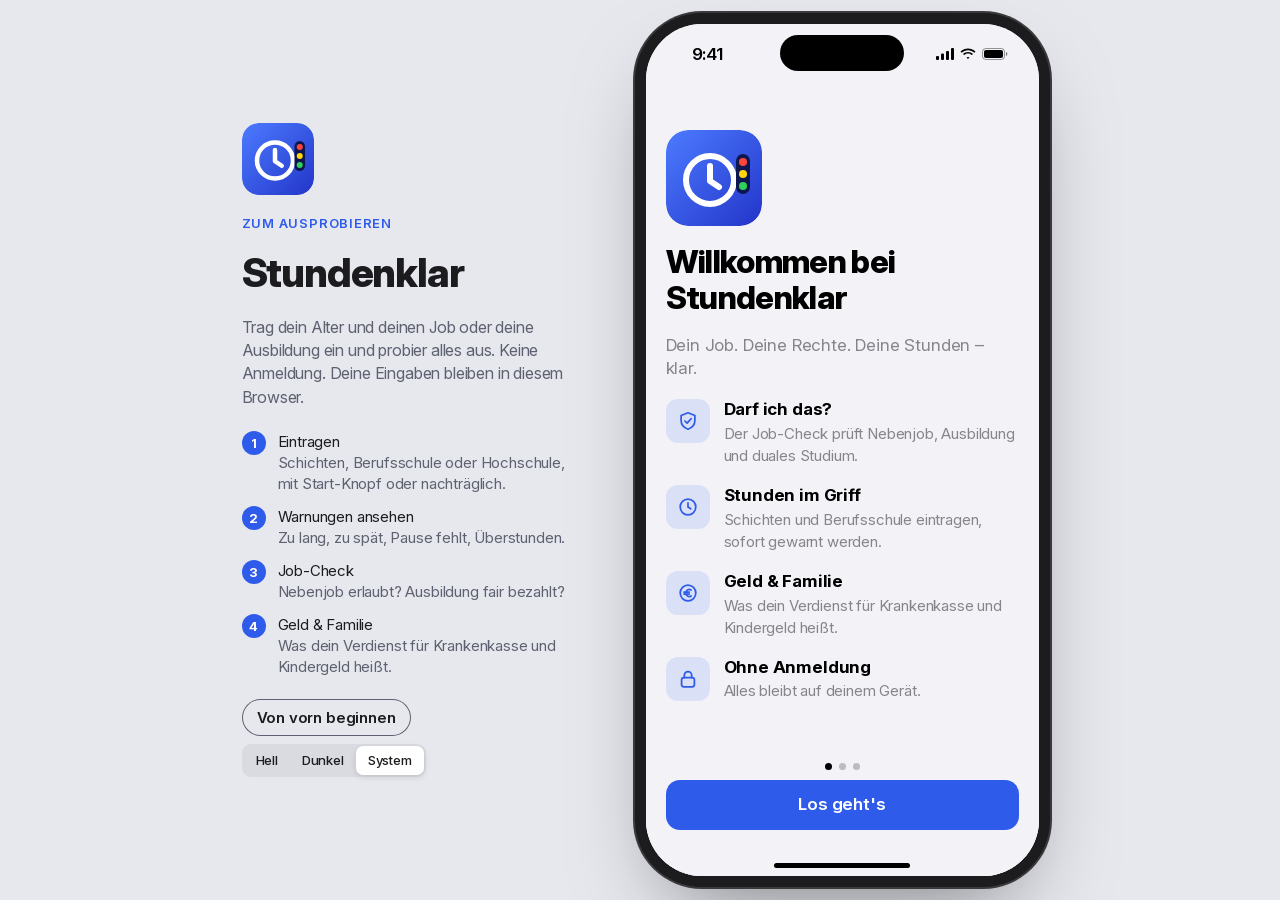
==== index.html @ 0ec6d13a "Add files via upload" ====
<!doctype html>
<html lang="de">
<head>
<meta charset="utf-8">
<meta name="viewport" content="width=device-width, initial-scale=1, viewport-fit=cover">
<meta http-equiv="Content-Security-Policy" content="default-src 'self'; script-src 'self' 'unsafe-inline'; style-src 'self' 'unsafe-inline'; img-src 'self' data:; font-src 'self'; connect-src 'self' https://*.workers.dev; manifest-src 'self'; base-uri 'none'; form-action 'none'; object-src 'none'">
<meta name="referrer" content="no-referrer">
<meta name="description" content="Stundenklar prüft Nebenjobs, Ausbildung und duales Studium nach deutschem Recht – mit Ampel, Stundenzettel und passenden Jobs.">
<meta name="theme-color" content="#F2F2F7" media="(prefers-color-scheme: light)">
<meta name="theme-color" content="#000000" media="(prefers-color-scheme: dark)">
<meta name="apple-mobile-web-app-capable" content="yes">
<meta name="mobile-web-app-capable" content="yes">
<meta name="apple-mobile-web-app-title" content="Stundenklar">
<meta name="apple-mobile-web-app-status-bar-style" content="default">
<link rel="manifest" href="manifest.webmanifest">
<link rel="icon" href="icons/icon.svg" type="image/svg+xml">
<link rel="apple-touch-icon" href="icons/apple-touch-icon.png">
<link rel="stylesheet" href="fonts/inter.css">
<title>Stundenklar</title>
<style>
/* Layout: eine iPhone-App. Auf dem Handy randlos, am Rechner im Gerätrahmen mit Erklärspalte daneben. iOS-Systemfarben, Stundenklar-Blau als Akzent. */
:root{
  --tint:#2F5BEA; --tint-soft:rgba(47,91,234,.12);
  --bg:#F2F2F7; --cell:#FFFFFF; --press:#E5E5EA;
  --sheet-bg:#F2F2F7; --sheet-cell:#FFFFFF;
  --fill:rgba(120,120,128,.12); --fill2:rgba(120,120,128,.16); --seg-on:#FFFFFF;
  --label:#000000; --label2:rgba(60,60,67,.6); --label3:rgba(60,60,67,.3);
  --sep:rgba(60,60,67,.29); --bar:rgba(249,249,249,.86); --tabgray:#8E8E93;
  --green:#34C759; --orange:#FF9500; --red:#FF3B30; --yellow:#FFCC00; --blue:#007AFF;
  --indigo:#5856D6; --teal:#30B0C7; --pink:#FF2D55; --purple:#AF52DE; --gray:#8E8E93; --brown:#A2845E;
  --green-t:#248A3D; --orange-t:#C93400; --red-t:#D70015;
  --alert-bg:rgba(242,242,242,.88);
  --stage:#E6E8EE; --stage-ink:#1C1C1E; --stage-muted:#5E6270;
  --frame:#1C1C1E; --frame-edge:#3A3A3C;
  --housing:#1C1C1E; --lamp-off:#3A3A3C;
  --font:-apple-system,BlinkMacSystemFont,"SF Pro Text","Inter","Segoe UI",Roboto,Helvetica,Arial,sans-serif;
  --font-round:ui-rounded,"SF Pro Rounded",-apple-system,BlinkMacSystemFont,"Inter","Segoe UI",sans-serif;
  --mono:ui-monospace,"SF Mono",Menlo,Consolas,monospace;
}
@media (prefers-color-scheme: dark){
  :root:not([data-theme="light"]){
    --tint:#5B84FF; --tint-soft:rgba(91,132,255,.18);
    --bg:#000000; --cell:#1C1C1E; --press:#2C2C2E;
    --sheet-bg:#1C1C1E; --sheet-cell:#2C2C2E;
    --fill:rgba(118,118,128,.24); --fill2:rgba(118,118,128,.3); --seg-on:#636366;
    --label:#FFFFFF; --label2:rgba(235,235,245,.6); --label3:rgba(235,235,245,.3);
    --sep:rgba(84,84,88,.6); --bar:rgba(22,22,24,.84); --tabgray:#8E8E93;
    --green:#30D158; --orange:#FF9F0A; --red:#FF453A; --yellow:#FFD60A; --blue:#0A84FF;
    --indigo:#5E5CE6; --teal:#40C8E0; --pink:#FF375F; --purple:#BF5AF2; --gray:#8E8E93; --brown:#AC8E68;
    --green-t:#30D158; --orange-t:#FF9F0A; --red-t:#FF453A;
    --alert-bg:rgba(44,44,46,.9);
    --stage:#0B0C0F; --stage-ink:#F2F2F7; --stage-muted:#9A9DA8;
    --frame:#000000; --frame-edge:#2C2C2E; --housing:#000000; --lamp-off:#2C2C2E;
    color-scheme:dark;
  }
}
:root[data-theme="dark"]{
  --tint:#5B84FF; --tint-soft:rgba(91,132,255,.18);
  --bg:#000000; --cell:#1C1C1E; --press:#2C2C2E;
  --sheet-bg:#1C1C1E; --sheet-cell:#2C2C2E;
  --fill:rgba(118,118,128,.24); --fill2:rgba(118,118,128,.3); --seg-on:#636366;
  --label:#FFFFFF; --label2:rgba(235,235,245,.6); --label3:rgba(235,235,245,.3);
  --sep:rgba(84,84,88,.6); --bar:rgba(22,22,24,.84); --tabgray:#8E8E93;
  --green:#30D158; --orange:#FF9F0A; --red:#FF453A; --yellow:#FFD60A; --blue:#0A84FF;
  --indigo:#5E5CE6; --teal:#40C8E0; --pink:#FF375F; --purple:#BF5AF2; --gray:#8E8E93; --brown:#AC8E68;
  --green-t:#30D158; --orange-t:#FF9F0A; --red-t:#FF453A;
  --alert-bg:rgba(44,44,46,.9);
  --stage:#0B0C0F; --stage-ink:#F2F2F7; --stage-muted:#9A9DA8;
  --frame:#000000; --frame-edge:#2C2C2E; --housing:#000000; --lamp-off:#2C2C2E;
  color-scheme:dark;
}
*{box-sizing:border-box}
html{height:100%;box-sizing:border-box}
body{height:100%;margin:0;overflow:hidden;background:var(--stage);color:var(--label);font-family:var(--font);font-size:17px;line-height:1.29;letter-spacing:-.01em;-webkit-font-smoothing:antialiased;-webkit-tap-highlight-color:transparent}
button{font:inherit;color:inherit;letter-spacing:inherit}
input,textarea,select{font:inherit;letter-spacing:inherit}
:focus-visible{outline:2px solid var(--tint);outline-offset:2px}
svg.i{width:22px;height:22px;fill:none;stroke:currentColor;stroke-width:1.9;stroke-linecap:round;stroke-linejoin:round;flex:none}

/* Bühne und Gerät */
.stage{height:100%;display:flex;align-items:center;justify-content:center;gap:64px}
.device{position:relative;width:100%;height:100%;background:var(--bg);overflow:hidden;isolation:isolate;--top:0px;--bottom:0px;--tabh:50px}
.statusbar,.island,.homebar{display:none}
.aside{display:none}
@media (min-width:600px) and (min-height:700px){
  .stage{padding-block:24px;padding-left:max(16px,env(safe-area-inset-left,0px));padding-right:max(16px,env(safe-area-inset-right,0px))}
  .device{width:393px;height:min(852px,100%);flex:none;border-radius:56px;box-shadow:0 0 0 11px var(--frame),0 0 0 13px var(--frame-edge),0 40px 90px -24px rgba(0,0,0,.5);--top:54px;--bottom:30px}
  .statusbar{display:flex;position:absolute;inset:0 0 auto;height:54px;z-index:55;align-items:center;justify-content:space-between;padding:6px 30px 0 46px;font:600 17px/1 var(--font);pointer-events:none}
  .statusbar .sb-r{display:flex;gap:6px;align-items:center}
  .statusbar svg{height:12px;width:auto;fill:currentColor}
  .island{display:block;position:absolute;top:11px;left:50%;transform:translateX(-50%);width:124px;height:36px;border-radius:20px;background:#000;z-index:56}
  .homebar{display:block;position:absolute;bottom:8px;left:50%;transform:translateX(-50%);width:136px;height:5px;border-radius:3px;background:var(--label);z-index:70;pointer-events:none}
}
@media (min-width:1040px) and (min-height:700px){
  .aside{display:grid;gap:22px;width:340px;color:var(--stage-ink)}
}
.aside .appicon{width:72px;height:72px;border-radius:17px}
.aside .eyebrow{font:600 13px/1 var(--font);letter-spacing:.06em;text-transform:uppercase;color:var(--tint)}
.aside h1{font:800 40px/1.05 var(--font);letter-spacing:-.03em;margin:0}
.aside p{margin:0;color:var(--stage-muted);font-size:16px;line-height:1.45}
.aside ol{margin:0;padding:0;list-style:none;display:grid;gap:12px;counter-reset:s}
.aside ol li{display:grid;grid-template-columns:26px 1fr;gap:10px;font-size:15px;line-height:1.4;color:var(--stage-ink);counter-increment:s}
.aside ol li::before{content:counter(s);width:24px;height:24px;border-radius:50%;background:var(--tint);color:#fff;font:700 13px/24px var(--font);text-align:center}
.aside ol li span{color:var(--stage-muted)}
.aside .acts{display:flex;flex-wrap:wrap;gap:8px}
.pillbtn{border:0;border-radius:999px;padding:9px 15px;background:var(--tint);color:#fff;font-weight:600;font-size:15px;cursor:pointer}
.pillbtn.ghost{background:transparent;color:var(--stage-ink);box-shadow:inset 0 0 0 1px var(--stage-muted)}
.themes{display:inline-flex;background:var(--fill);border-radius:9px;padding:2px}
.themes button{border:0;background:none;padding:6px 12px;border-radius:7px;font-size:13px;font-weight:500;cursor:pointer;color:var(--stage-ink)}
.themes button[aria-pressed="true"]{background:var(--seg-on);box-shadow:0 2px 6px rgba(0,0,0,.12)}

/* App-Gerüst */
.screens{position:absolute;inset:0}
.screen{position:absolute;inset:0;overflow-y:auto;overflow-x:hidden;overscroll-behavior:contain;padding-bottom:calc(var(--tabh) + var(--bottom) + 28px);scrollbar-width:none}
.screen::-webkit-scrollbar{display:none}
.navbar{position:sticky;top:0;z-index:10;padding-top:var(--top);transition:background .2s,box-shadow .2s}
.screen.scrolled .navbar{background:var(--bar);-webkit-backdrop-filter:saturate(180%) blur(20px);backdrop-filter:saturate(180%) blur(20px);box-shadow:0 .5px 0 var(--sep)}
.navrow{height:44px;display:grid;grid-template-columns:1fr auto 1fr;align-items:center;padding-left:max(16px,env(safe-area-inset-left,0px));padding-right:max(16px,env(safe-area-inset-right,0px))}
.ntitle{font-weight:600;font-size:17px;opacity:0;transition:opacity .2s;white-space:nowrap}
.screen.scrolled .ntitle{opacity:1}
.nright{justify-self:end;display:flex;gap:4px}
.nbtn{border:0;background:none;color:var(--tint);width:36px;height:36px;border-radius:18px;display:grid;place-items:center;cursor:pointer}
.nbtn svg.i{width:24px;height:24px;stroke-width:2.2}
.nbtn:active{opacity:.5}
.content{padding-left:max(16px,env(safe-area-inset-left,0px));padding-right:max(16px,env(safe-area-inset-right,0px))}
.lt{display:grid;gap:2px;margin:0 0 6px}
.lt h1{font:700 34px/41px var(--font);letter-spacing:.01em;margin:0}
.lt .sub{display:flex;align-items:center;gap:8px;flex-wrap:wrap;color:var(--label2);font-size:15px}
.demo-pill{font-size:12px;font-weight:600;color:var(--orange-t);background:color-mix(in srgb,var(--orange) 16%,transparent);padding:3px 8px;border-radius:999px}

/* Tab-Leiste */
.tabbar{position:absolute;left:0;right:0;bottom:0;z-index:20;height:calc(var(--tabh) + var(--bottom));padding-bottom:var(--bottom);padding-left:max(4px,env(safe-area-inset-left,0px));padding-right:max(4px,env(safe-area-inset-right,0px));display:grid;grid-template-columns:repeat(5,1fr);background:var(--bar);-webkit-backdrop-filter:saturate(180%) blur(20px);backdrop-filter:saturate(180%) blur(20px);box-shadow:0 -.5px 0 var(--sep)}
.tab{border:0;background:none;display:flex;flex-direction:column;align-items:center;justify-content:center;gap:2px;color:var(--tabgray);font-size:10px;font-weight:500;letter-spacing:.01em;cursor:pointer;padding-top:2px}
.tab svg.i{width:26px;height:26px;stroke-width:1.8}
.tab[aria-current="page"]{color:var(--tint)}
.tab[aria-current="page"] svg.i{stroke-width:2.3}

/* Listen im iOS-Stil */
.sechead{font-size:13px;line-height:18px;text-transform:uppercase;color:var(--label2);padding:0 16px 7px;margin-top:24px;letter-spacing:.01em}
.h2{display:flex;align-items:baseline;justify-content:space-between;gap:12px;font:700 22px/28px var(--font);letter-spacing:.01em;margin:28px 0 10px}
.h2 button{border:0;background:none;color:var(--tint);font-size:17px;font-weight:400;cursor:pointer;padding:0}
.secfoot{font-size:13px;line-height:18px;color:var(--label2);padding:7px 16px 0}
.group{background:var(--cell);border-radius:12px;overflow:hidden}
.row{display:flex;align-items:center;gap:12px;min-height:44px;padding:0 16px;position:relative;background:var(--cell);width:100%;border:0;text-align:left;font-size:17px;color:var(--label)}
button.row{cursor:pointer}
button.row:active{background:var(--press)}
.group > .row + .row::before,.group > .row + .rowwrap::before,.group > .rowwrap + .row::before{content:"";position:absolute;top:0;left:16px;right:0;height:.5px;background:var(--sep)}
.group.ic > .row + .row::before{left:57px}
.row .lbl{flex:1;min-width:0;padding:11px 0;display:grid;gap:1px}
.row .lbl small{font-size:13px;color:var(--label2);line-height:17px}
.row .lbl .one{white-space:nowrap;overflow:hidden;text-overflow:ellipsis}
.row .val{color:var(--label2);text-align:right;white-space:nowrap;font-variant-numeric:tabular-nums}
.row .chev{color:var(--label3);display:flex}
.row .chev svg.i{width:15px;height:15px;stroke-width:2.6}
.row input.inl{border:0;background:transparent;text-align:right;color:var(--label2);width:9.5em;min-width:0;padding:11px 0;font-variant-numeric:tabular-nums}
.row input.inl:focus{outline:none;color:var(--label)}
.row .unit{color:var(--label2)}
.ico{width:29px;height:29px;border-radius:7px;display:grid;place-items:center;color:#fff;flex:none}
.ico svg.i{width:18px;height:18px;stroke-width:2.2}
.row.danger{color:var(--red);justify-content:center}
.row.action{color:var(--tint)}
.row .check{color:var(--tint)}
.sheet .group,.sheet .row{background:var(--sheet-cell)}

/* Bedienelemente */
.switch{position:relative;display:inline-block;width:51px;height:31px;flex:none}
.switch input{position:absolute;inset:0;opacity:0;margin:0;cursor:pointer;z-index:1}
.switch span{position:absolute;inset:0;border-radius:16px;background:var(--fill2);transition:background .25s}
.switch span::after{content:"";position:absolute;top:2px;left:2px;width:27px;height:27px;border-radius:50%;background:#fff;box-shadow:0 3px 8px rgba(0,0,0,.15),0 3px 1px rgba(0,0,0,.06);transition:transform .25s}
.switch input:checked + span{background:var(--green)}
.switch input:checked + span::after{transform:translateX(20px)}
.switch input:focus-visible + span{outline:2px solid var(--tint);outline-offset:2px}
.seg{display:grid;grid-auto-flow:column;grid-auto-columns:1fr;background:var(--fill);border-radius:9px;padding:2px;gap:2px}
.seg button{border:0;background:none;font-size:13px;font-weight:500;padding:7px 4px;border-radius:7px;cursor:pointer;white-space:nowrap}
.seg button[aria-pressed="true"]{background:var(--seg-on);box-shadow:0 3px 8px rgba(0,0,0,.12),0 3px 1px rgba(0,0,0,.04);font-weight:600}
.stepper{display:inline-flex;align-items:center;background:var(--fill);border-radius:9px;overflow:hidden;flex:none}
.stepper button{border:0;background:none;width:46px;height:32px;display:grid;place-items:center;cursor:pointer;color:var(--label)}
.stepper button + button{box-shadow:inset .5px 0 0 var(--sep)}
.stepper button:active{background:var(--fill)}
.stepper svg.i{width:18px;height:18px;stroke-width:2.4}
.stepval{min-width:2.6em;text-align:center;font-variant-numeric:tabular-nums;color:var(--label2)}
.btn{display:flex;align-items:center;justify-content:center;gap:8px;min-height:50px;border-radius:14px;background:var(--tint);color:#fff;font-weight:600;font-size:17px;border:0;width:100%;cursor:pointer;padding:0 16px}
.btn svg.i{width:20px;height:20px;stroke-width:2.3}
.btn.soft{background:var(--tint-soft);color:var(--tint)}
.btn.red{background:var(--red)}
.btn:active{opacity:.75}
.btn[disabled]{opacity:.4;cursor:default}
.textbtn{border:0;background:none;color:var(--tint);cursor:pointer;padding:0;font-size:17px}

/* Karten und Daten */
.card{background:var(--cell);border-radius:14px;padding:16px}
.stack{display:grid;gap:12px;grid-template-columns:minmax(0,1fr)}
.eyebrow{font-size:13px;font-weight:600;color:var(--label2);display:flex;align-items:center;gap:6px}
.big{font:700 34px/1.1 var(--font-round);letter-spacing:-.01em;font-variant-numeric:tabular-nums}
.big small{font-size:20px;font-weight:600;color:var(--label2)}
.stats{display:grid;grid-template-columns:repeat(3,minmax(0,1fr));gap:8px}
.stat{display:grid;gap:2px;min-width:0}
.stat b{font:700 24px/1.15 var(--font-round);font-variant-numeric:tabular-nums;white-space:nowrap}
.stat span{font-size:13px;color:var(--label2)}
.bars{display:grid;grid-template-columns:repeat(7,minmax(0,1fr));gap:9px;height:108px;align-items:end;margin-top:6px}
.bars .b{display:grid;align-items:end;height:100%;position:relative}
.bars .b i{display:block;border-radius:5px 5px 3px 3px;background:var(--tint);min-height:4px}
.bars .b i.z{background:var(--fill)}
.bars .b i.w{background:var(--orange)}
.bars .b i.s{background:var(--red)}
.bars .b i.sch{background:var(--purple)}
.lgrow{display:flex;flex-wrap:wrap;gap:6px 14px;margin-top:10px;font-size:12px;color:var(--label2)}
.lgrow span{display:inline-flex;align-items:center;gap:5px}
.lgrow i{width:8px;height:8px;border-radius:2px;display:inline-block}
.kindtag{font-size:12px;font-weight:600;color:var(--purple);background:color-mix(in srgb,var(--purple) 14%,transparent);padding:2px 6px;border-radius:5px;vertical-align:1px}
.issue.info svg.i{color:var(--tint)}
.bweek{display:grid;gap:4px;border-top:1px solid #E2E2E6;padding-top:10px}
.bweek h5{margin:0;font-size:14px;display:flex;justify-content:space-between;gap:8px}
.bweek h5 span{font-weight:500;color:#666}
.bweek .bh{margin:4px 0 0;font-size:11px;text-transform:uppercase;letter-spacing:.04em;color:#666}
.bweek ul{margin:0;padding-left:16px;display:grid;gap:2px}
.linkfield{display:flex;gap:8px;align-items:center}
.linkfield input{flex:1;min-width:0;border:0;background:var(--fill);border-radius:10px;padding:11px 12px;color:var(--label);font-size:16px}
.linkfield input:focus{outline:2px solid var(--tint);outline-offset:0}
.linkfield .btn{width:auto;min-height:44px;padding:0 18px;border-radius:10px}
.row select.inl{appearance:none;-webkit-appearance:none;border:0;background:transparent url("data:image/svg+xml,%3Csvg xmlns='http://www.w3.org/2000/svg' viewBox='0 0 10 16'%3E%3Cpath d='M2 6l3-3 3 3M2 10l3 3 3-3' fill='none' stroke='%238E8E93' stroke-width='1.6' stroke-linecap='round' stroke-linejoin='round'/%3E%3C/svg%3E") no-repeat right center/9px 14px;color:var(--label2);text-align:right;text-align-last:right;padding:11px 16px 11px 0;max-width:62%;min-width:0;font-size:17px;cursor:pointer}
.row select.inl:focus{outline:none;color:var(--label)}
.row select.inl option{color:#000}
a.row{text-decoration:none;color:var(--label);cursor:pointer}
a.row:active{background:var(--press)}
.chips{display:flex;flex-wrap:wrap;gap:5px;margin-top:5px}
.chip{font-size:12px;font-weight:600;padding:2px 8px;border-radius:999px;background:color-mix(in srgb,var(--green) 16%,transparent);color:var(--green-t)}
.portal{font-size:12px;font-weight:600;color:var(--label2);background:var(--fill);padding:3px 8px;border-radius:999px}
.fixn{width:26px;height:26px;border-radius:50%;background:var(--tint);color:#fff;font:700 13px/26px var(--font);text-align:center;flex:none}
.msgbox{white-space:pre-wrap;font-size:15px;line-height:1.45;background:var(--sheet-cell);border-radius:12px;padding:14px 16px}
.tbox{background:var(--sheet-cell);border-radius:12px;padding:0 16px}
textarea.big{width:100%;min-height:200px;border:0;background:transparent;resize:vertical;color:var(--label);font-size:16px;line-height:1.4;padding:12px 0;display:block}
textarea.big:focus{outline:none}
textarea.big,textarea.big::placeholder{font-weight:400}
textarea.big::placeholder{color:var(--label3)}
.two{display:-webkit-box;-webkit-line-clamp:2;-webkit-box-orient:vertical;overflow:hidden}
details.raw{margin-top:18px}
details.raw summary{cursor:pointer;color:var(--tint);font-size:15px;padding:6px 16px}
details.raw p{white-space:pre-wrap;font-size:14px;line-height:1.4;color:var(--label2);padding:6px 16px;margin:0}
.loading{display:grid;justify-items:center;gap:14px;padding:90px 20px;color:var(--label2)}
.spin{width:34px;height:34px;border-radius:50%;border:3px solid var(--fill2);border-top-color:var(--tint);animation:spin .8s linear infinite}
@keyframes spin{to{transform:rotate(360deg)}}
.note.i{background:var(--tint-soft)}
.note.i svg.i{color:var(--tint)}
.chips.sel{margin-top:0;gap:8px}
.chips.sel .chip{font-size:14px;font-weight:600;padding:7px 13px;background:var(--fill);color:var(--label);border:0;cursor:pointer;transition:background .15s,color .15s}
.chips.sel .chip[aria-pressed="true"]{background:var(--tint);color:#fff}
.chip.ask{background:color-mix(in srgb,var(--orange) 16%,transparent);color:var(--orange-t)}
.chip.fixit{background:color-mix(in srgb,var(--tint) 14%,transparent);color:var(--tint)}
.infield{width:100%;min-width:0;border:0;background:var(--fill);border-radius:10px;padding:11px 12px;color:var(--label);font:inherit;font-size:16px}
.infield:focus{outline:2px solid var(--tint);outline-offset:0}
.infield::placeholder{color:var(--label3)}
select.infield{appearance:none;-webkit-appearance:none;padding-right:30px;cursor:pointer;background:var(--fill) url("data:image/svg+xml,%3Csvg xmlns='http://www.w3.org/2000/svg' viewBox='0 0 10 16'%3E%3Cpath d='M2 6l3-3 3 3M2 10l3 3 3-3' fill='none' stroke='%238E8E93' stroke-width='1.6' stroke-linecap='round' stroke-linejoin='round'/%3E%3C/svg%3E") no-repeat right 11px center/9px 14px}
.fieldrow{display:grid;grid-template-columns:minmax(0,1fr) 92px;gap:8px}
.live-pill{font-size:11px;font-weight:700;letter-spacing:.03em;text-transform:uppercase;color:#fff;background:var(--green-t);padding:2px 7px;border-radius:999px;display:inline-flex;align-items:center;gap:4px}
.live-pill::before{content:"";width:6px;height:6px;border-radius:50%;background:#fff;animation:livepulse 1.6s ease-in-out infinite}
@keyframes livepulse{50%{opacity:.35}}
.eyebrow .live-pill{margin-left:auto}
.row .live-pill{flex:none}
.spin.sm{width:18px;height:18px;border-width:2px}
.row.offer .lbl>.two{font-weight:600}
.vtag{font-size:12px;font-weight:700;padding:2px 8px 2px 6px;border-radius:999px;display:inline-flex;align-items:center;gap:5px}
.vtag .dot{width:7px;height:7px}
.vtag.ok{background:color-mix(in srgb,var(--green) 16%,transparent);color:var(--green-t)}
.vtag.wait{background:color-mix(in srgb,var(--orange) 16%,transparent);color:var(--orange-t)}
.vtag.stop{background:color-mix(in srgb,var(--red) 14%,transparent);color:var(--red-t)}
.vnote{color:var(--red-t)!important;margin-top:4px}
.extlink{justify-self:start;display:inline-flex;align-items:center;gap:4px;margin-top:4px;color:var(--tint);font-size:15px;text-decoration:none}
.extlink svg.i{width:15px;height:15px;stroke-width:2.4}
@media (prefers-reduced-motion:reduce){.live-pill::before{animation:none}}
.days{display:grid;grid-template-columns:repeat(7,minmax(0,1fr));gap:9px;margin-top:6px;font-size:12px;color:var(--label2);text-align:center}
.days .t{color:var(--tint);font-weight:700}
.prog{height:6px;border-radius:3px;background:var(--fill);overflow:hidden;margin-top:8px}
.prog i{display:block;height:100%;border-radius:3px;background:var(--green)}
.prog i.w{background:var(--orange)} .prog i.s{background:var(--red)}
.timer{font:600 52px/1 var(--font-round);font-variant-numeric:tabular-nums;letter-spacing:-.02em}
.live{display:inline-flex;align-items:center;gap:6px;color:var(--red-t);font-weight:600;font-size:13px}
.live::before{content:"";width:8px;height:8px;border-radius:50%;background:var(--red);animation:pulse 1.4s infinite}
@keyframes pulse{50%{opacity:.25}}
.btnrow{display:grid;grid-template-columns:1fr 1fr;gap:10px}
.dot{width:10px;height:10px;border-radius:50%;flex:none;display:inline-block}
.dot.ok{background:var(--green)} .dot.wait{background:var(--orange)} .dot.stop{background:var(--red)} .dot.info{background:var(--gray)}
.stxt{font-size:15px;color:var(--label2);display:inline-flex;align-items:center;gap:6px;white-space:nowrap}
.daycell{width:40px;flex:none;text-align:center;display:grid;line-height:1.1;padding:8px 0}
.daycell small{font-size:12px;color:var(--label2);text-transform:uppercase;font-weight:600}
.daycell b{font:500 22px/1.15 var(--font-round)}
.daycell.today small,.daycell.today b{color:var(--red)}
.flag{display:flex;color:var(--orange)} .flag.s{color:var(--red)}
.flag svg.i{width:19px;height:19px;stroke-width:2.2}
.empty{display:grid;justify-items:center;text-align:center;gap:10px;padding:36px 20px;color:var(--label2)}
.empty svg.i{width:44px;height:44px;stroke-width:1.5;color:var(--label3)}
.empty b{color:var(--label);font-size:20px}
.mswitch{display:flex;align-items:center;justify-content:space-between;margin:8px 0 12px}
.mswitch b{font-size:17px}
.mswitch button{border:0;background:var(--fill);color:var(--tint);width:34px;height:34px;border-radius:17px;display:grid;place-items:center;cursor:pointer}
.mswitch button svg.i{width:17px;height:17px;stroke-width:2.6}
.mswitch button[disabled]{opacity:.35}

/* Ampel */
.ampel{display:inline-flex;gap:6px;padding:6px 8px;border-radius:999px;background:var(--housing);flex:none}
.ampel i{width:14px;height:14px;border-radius:50%;background:var(--lamp-off)}
.ampel.stop i:nth-child(1){background:#FF453A;box-shadow:0 0 10px #FF453A}
.ampel.wait i:nth-child(2){background:#FFD60A;box-shadow:0 0 10px #FFD60A}
.ampel.ok i:nth-child(3){background:#30D158;box-shadow:0 0 10px #30D158}
.hero{display:grid;gap:10px}
.hero .ampel{justify-self:start}
.hero h3{margin:0;font:700 22px/1.2 var(--font);letter-spacing:-.01em;text-wrap:balance}
.hero p{margin:0;color:var(--label2);font-size:15px}
.verdict-band{border-radius:14px;padding:16px;display:grid;gap:8px;color:#fff}
.verdict-band.ok{background:#248A3D} .verdict-band.wait{background:#C93400} .verdict-band.stop{background:#D70015}
.verdict-band .vb-top{display:flex;align-items:center;gap:10px;font:700 22px/1.2 var(--font)}
.verdict-band .vb-top svg.i{width:30px;height:30px;stroke-width:2.2}
.verdict-band p{margin:0;font-size:15px;line-height:1.4;opacity:.95}
.note{display:flex;gap:10px;align-items:flex-start;border-radius:12px;padding:12px 14px;background:color-mix(in srgb,var(--orange) 14%,var(--cell));font-size:15px;line-height:1.35}
.note svg.i{color:var(--orange);width:20px;height:20px;margin-top:1px}
.note.s{background:color-mix(in srgb,var(--red) 12%,var(--cell))} .note.s svg.i{color:var(--red)}

/* Sheets, Alerts */
.scrim{position:absolute;inset:0;background:rgba(0,0,0,.35);opacity:0;transition:opacity .3s;z-index:40;pointer-events:none}
.scrim.open{opacity:1;pointer-events:auto}
.sheet{position:absolute;left:0;right:0;bottom:0;top:calc(var(--top) + 12px);background:var(--sheet-bg);border-radius:13px 13px 0 0;z-index:41;transform:translateY(105%);transition:transform .4s cubic-bezier(.32,.72,0,1);display:flex;flex-direction:column;box-shadow:0 -8px 30px rgba(0,0,0,.12)}
.sheet.open{transform:none}
.grab{width:36px;height:5px;border-radius:3px;background:var(--label3);margin:6px auto 0}
.shead{display:grid;grid-template-columns:1fr auto 1fr;align-items:center;min-height:50px;padding-left:max(16px,env(safe-area-inset-left,0px));padding-right:max(16px,env(safe-area-inset-right,0px))}
.shead b{font-size:17px;font-weight:600;text-align:center}
.shead .r{justify-self:end;font-weight:600}
.shead .l{justify-self:start}
.sbody{flex:1;overflow-y:auto;padding-left:max(16px,env(safe-area-inset-left,0px));padding-right:max(16px,env(safe-area-inset-right,0px));padding-bottom:calc(28px + var(--bottom));overscroll-behavior:contain}
.row input[type=date],.row input[type=time]{border:0;background:var(--fill);border-radius:7px;padding:6px 10px;color:var(--label);font-variant-numeric:tabular-nums;min-width:0}
.row textarea{border:0;background:transparent;width:100%;resize:none;padding:11px 0;color:var(--label);min-height:44px}
.row textarea:focus{outline:none}
.issue{display:flex;gap:10px;align-items:flex-start;padding:10px 16px;font-size:15px;line-height:1.35;position:relative}
.issue + .issue::before{content:"";position:absolute;top:0;left:46px;right:0;height:.5px;background:var(--sep)}
.issue svg.i{width:20px;height:20px;flex:none;margin-top:0}
.issue.stop svg.i{color:var(--red)} .issue.wait svg.i{color:var(--orange)} .issue.ok svg.i{color:var(--green)}
.alertwrap{position:absolute;inset:0;z-index:60;display:grid;place-items:center;background:rgba(0,0,0,.25);opacity:0;pointer-events:none;transition:opacity .2s}
.alertwrap.open{opacity:1;pointer-events:auto}
.alert{width:270px;max-width:calc(100% - 48px);background:var(--alert-bg);-webkit-backdrop-filter:blur(30px);backdrop-filter:blur(30px);border-radius:14px;overflow:hidden;text-align:center;transform:scale(1.08);transition:transform .2s}
.alertwrap.open .alert{transform:none}
.alert .at{padding:19px 16px 15px;display:grid;gap:4px}
.alert .at b{font-size:17px}
.alert .at span{font-size:13px;line-height:1.35}
.alert .ab{display:grid;grid-auto-flow:column;grid-auto-columns:1fr;box-shadow:inset 0 .5px 0 var(--sep)}
.alert .ab button{border:0;background:none;height:44px;color:var(--tint);font-size:17px;cursor:pointer}
.alert .ab button + button{box-shadow:inset .5px 0 0 var(--sep)}
.alert .ab button.bold{font-weight:600}
.alert .ab button.destr{color:var(--red)}
.hud{position:absolute;left:50%;top:42%;transform:translate(-50%,-50%) scale(.9);z-index:65;background:var(--alert-bg);-webkit-backdrop-filter:blur(30px);backdrop-filter:blur(30px);border-radius:14px;padding:18px 22px;display:grid;justify-items:center;gap:8px;font-weight:600;font-size:15px;opacity:0;pointer-events:none;transition:opacity .2s,transform .2s}
.hud.show{opacity:1;transform:translate(-50%,-50%) scale(1)}
.hud svg.i{width:34px;height:34px;stroke-width:2.2;color:var(--green)}

/* Stundenzettel */
.paper{background:#FFFFFF;color:#111;border-radius:6px;padding:20px 18px;box-shadow:0 1px 3px rgba(0,0,0,.12);font-size:13px;display:grid;gap:12px}
.paper h4{margin:0;font-size:18px;letter-spacing:-.01em}
.paper .meta{display:grid;grid-template-columns:auto 1fr;gap:3px 12px;color:#444}
.paper .tw{overflow-x:auto}
.paper table{width:100%;border-collapse:collapse;font-variant-numeric:tabular-nums;min-width:300px}
.paper th,.paper td{padding:5px 4px;border-bottom:1px solid #E2E2E6;text-align:left;white-space:nowrap}
.paper th{font-size:11px;text-transform:uppercase;letter-spacing:.04em;color:#666}
.paper td.r,.paper th.r{text-align:right}
.paper tfoot td{font-weight:700;border-bottom:0;border-top:1.5px solid #111}
.paper .sign{display:grid;grid-template-columns:1fr 1fr;gap:18px;margin-top:18px;color:#666;font-size:11px}
.paper .sign span{border-top:1px solid #999;padding-top:4px}
.prose{display:grid;gap:12px;font-size:16px;line-height:1.45}
.prose p{margin:0}
.prose .muted{color:var(--label2);font-size:14px}

/* Einrichtung */
.onb{position:absolute;inset:0;z-index:50;background:var(--bg);display:flex;flex-direction:column;padding-top:var(--top)}
.onb[hidden]{display:none!important}
.onb .ob-body{flex:1;overflow-y:auto;grid-auto-rows:max-content;padding:24px max(20px,env(safe-area-inset-right,0px)) 16px max(20px,env(safe-area-inset-left,0px));display:grid;align-content:start;gap:18px}
.onb .ob-foot{padding:12px max(20px,env(safe-area-inset-right,0px)) calc(16px + var(--bottom)) max(20px,env(safe-area-inset-left,0px));display:grid;gap:10px}
.onb h2{font:800 32px/1.12 var(--font);letter-spacing:-.02em;margin:0;text-wrap:balance}
.onb .lead{color:var(--label2);margin:0;font-size:17px;line-height:1.4}
.feat{display:grid;grid-template-columns:44px 1fr;gap:14px;align-items:start}
.feat .fi{width:44px;height:44px;border-radius:12px;display:grid;place-items:center;color:var(--tint);background:var(--tint-soft)}
.feat b{display:block;margin-bottom:2px}
.feat span{color:var(--label2);font-size:15px;line-height:1.35}
.dots3{display:flex;gap:7px;justify-content:center}
.dots3 i{width:7px;height:7px;border-radius:50%;background:var(--label3)}
.dots3 i.on{background:var(--label)}
.appicon{display:block;width:96px;height:96px;border-radius:22px}

@media (prefers-reduced-motion: reduce){*{transition:none!important;animation:none!important}}
</style>
</head>
<body>
<div class="stage">
  <aside class="aside" id="aside"></aside>
  <div class="device" id="device">
    <div class="statusbar" aria-hidden="true">
      <span>9:41</span>
      <span class="sb-r">
        <svg viewBox="0 0 18 12"><rect x="0" y="8" width="3" height="4" rx="1"/><rect x="5" y="5.5" width="3" height="6.5" rx="1"/><rect x="10" y="3" width="3" height="9" rx="1"/><rect x="15" y="0" width="3" height="12" rx="1"/></svg>
        <svg viewBox="0 0 16 12"><path d="M8 2.2c2.4 0 4.6.9 6.3 2.5l1.2-1.2C13.4 1.4 10.8.4 8 .4S2.6 1.4.5 3.5l1.2 1.2C3.4 3.1 5.6 2.2 8 2.2zm0 3.4c1.5 0 2.8.6 3.9 1.5l1.2-1.2C11.7 4.6 9.9 3.9 8 3.9S4.3 4.6 2.9 5.9l1.2 1.2C5.2 6.2 6.5 5.6 8 5.6zm0 3.3c.6 0 1.1.2 1.5.6L8 11 6.5 9.5c.4-.4.9-.6 1.5-.6z"/></svg>
        <svg viewBox="0 0 27 12"><rect x=".5" y=".5" width="22" height="11" rx="3.2" fill="none" stroke="currentColor" opacity=".4"/><rect x="2" y="2" width="19" height="8" rx="2"/><path d="M24 4v4c.8-.3 1.3-1.1 1.3-2S24.8 4.3 24 4z" opacity=".5"/></svg>
      </span>
    </div>
    <div class="island" aria-hidden="true"></div>

    <main class="screens">
      <section class="screen" id="sc-today" aria-label="Heute"></section>
      <section class="screen" id="sc-shifts" aria-label="Stunden" hidden></section>
      <section class="screen" id="sc-check" aria-label="Job-Check" hidden></section>
      <section class="screen" id="sc-money" aria-label="Geld und Familie" hidden></section>
      <section class="screen" id="sc-profile" aria-label="Profil" hidden></section>
    </main>

    <nav class="tabbar" aria-label="Bereiche" id="tabbar"></nav>

    <div class="onb" id="onb" hidden></div>
    <div class="scrim" id="scrim" data-action="sheet-close"></div>
    <div class="sheet" id="sheet" role="dialog" aria-modal="true" aria-labelledby="sheet-title"></div>
    <div class="alertwrap" id="alertwrap"><div class="alert" role="alertdialog" id="alert"></div></div>
    <div class="hud" id="hud" aria-live="polite"></div>
    <div class="homebar" aria-hidden="true"></div>
  </div>
</div>

<script src="config.js"></script>
<script>
"use strict";
const MODE = "live";            // "demo" = Mias Sommer mit Beispieldaten, "live" = leer zum Ausprobieren
const DEMO = MODE === "demo";
const DEMO_TODAY = "2026-08-06";    // In der Demo ist heute Donnerstag, 6. August 2026
const STORE = "stundenklar-app-v1";

/* ===== EINSTELLUNG: Link-Dienst =====
   Adresse eures Cloudflare Workers, zum Beispiel "https://stundenklar-dienst.euername.workers.dev".
   Auf der eigenen Website steht sie in config.js. Leer = ohne Link-Dienst, dann fügt man den Anzeigentext selbst ein. */
const LINK_DIENST = String(window.STUNDENKLAR_DIENST || "").trim();
const DIENST_KEY = "stundenklar-dienst";
const WEB = window.STUNDENKLAR_WEB === true;   // eigene Website (GitHub Pages) mit Datenschutz- und Impressum-Seite

/* ===== Regel-Datei: Werte 2026 ===== */
const RULES = {
  stand: "1. November 2026",
  famvGrenze: 565, minijob: 603, midijobBis: 2000, kurzTage: 70,
  rvMinijob: 0.036, rvPrivat: 0.136, azubiGeringverdiener: 325,
  kindergeld: 259, kgStunden: 20, grundfreibetrag: 12348, mindestlohn: 13.90,
  gsFreiU25: 603, gsStufe2: 1000, gsStufe3: 1200, bafoegJahr: 603 * 12,
  kizMax: 297, kizQuote: 0.45, ferienTageMax: 20,
  // Mindestausbildungsvergütung (§ 17 BBiG): 1. Jahr nach Beginn-Jahr, dann +18 %, +35 %, +40 %
  miav: {2023:620, 2024:649, 2025:682, 2026:724, 2027:764}, miavFaktor: [1, 1.18, 1.35, 1.40],
  langerSchultag: 225   // mehr als 5 Unterrichtsstunden à 45 Min.
};
const isAzubi = st => st === "betrAusb" || st === "dual";
function miavFor(start, jahr){ const b = RULES.miav[start]; return b ? Math.round(b * RULES.miavFaktor[Math.min(4, Math.max(1, jahr)) - 1]) : null; }
function urlaubMin(age){ return age < 16 ? {wt:30, at:25} : age < 17 ? {wt:27, at:23} : age < 18 ? {wt:25, at:21} : {wt:24, at:20}; }
const AUSB_ART = {betrieb:{label:"Ausbildung im Betrieb", sub:"duale Berufsausbildung"}, integriert:{label:"Duales Studium mit Ausbildung", sub:"ausbildungsintegriert"}, praxis:{label:"Duales Studium mit Praxisphasen", sub:"praxisintegriert"}};
const defaultAusb = () => ({beruf:"", start:2026, jahr:1, soll:40, urlaub:25, art:"betrieb", eltern:true});

/* Tätigkeiten: light = leichte Tätigkeit nach Kinderarbeitsschutzverordnung */
const ACTS = {
  prospekte: {name:"Zeitungen & Prospekte austragen", icon:"news", color:"var(--orange)", light:true},
  nachhilfe: {name:"Nachhilfe geben", icon:"book", color:"var(--indigo)", light:true},
  babysitten:{name:"Babysitten", icon:"child", color:"var(--pink)", light:true, sat:true},
  tiere:     {name:"Haustiere betreuen", icon:"paw", color:"var(--brown)", light:true, sat:true},
  garten:    {name:"Haus- & Gartenarbeit (privat)", icon:"leaf", color:"var(--green)", light:true, sat:true},
  einkaufen: {name:"Einkaufen & Botengänge", icon:"bag", color:"var(--purple)", light:true},
  sport:     {name:"Helfen im Sportverein", icon:"ball", color:"var(--teal)", light:true, sat:true, sun:true},
  handel:    {name:"Supermarkt & Laden", icon:"cart", color:"var(--blue)", light:false, sat:true},
  gastro:    {name:"Café & Restaurant", icon:"cup", color:"var(--red)", light:false, sat:true, sun:true, late:true},
  buero:     {name:"Büro & Aushilfe", icon:"briefcase", color:"var(--gray)", light:false},
  sonstiges: {name:"Etwas anderes", icon:"dots", color:"var(--gray)", light:false}
};
const STATUS = {
  schule:{label:"Schule", sub:"auch Oberstufe"},
  betrAusb:{label:"Ausbildung im Betrieb", sub:"mit Vergütung"},
  dual:{label:"Duales Studium", sub:"Hochschule plus Praxis im Betrieb"},
  studium:{label:"Studium"},
  schulAusb:{label:"Schulische Ausbildung", sub:"ohne Vergütung"},
  pause:{label:"Nichts davon", sub:"z. B. Pause nach dem Abschluss"}
};
const JOBS = {
  minijob:{label:"Minijob", sub:"regelmäßig, bis 603 € im Monat"},
  ferienjob:{label:"Ferienjob", sub:"befristet, höchstens 70 Arbeitstage"},
  midijob:{label:"Job über 603 €", sub:"Midijob oder Werkstudent"},
  verguetung:{label:"Ausbildungsvergütung", sub:"bei Ausbildung oder dualem Studium"}
};
const KV = {gkv:{label:"Gesetzlich", sub:"AOK, TK, Barmer …"}, pkv:{label:"Privat"}, unklar:{label:"Weiß ich nicht"}};
const ERST = {ja:{label:"Ja, die erste"}, nein:{label:"Nein, schon ein Abschluss"}};
const LAENDER = ["Baden-Württemberg","Bayern","Berlin","Brandenburg","Bremen","Hamburg","Hessen","Mecklenburg-Vorpommern","Niedersachsen","Nordrhein-Westfalen","Rheinland-Pfalz","Saarland","Sachsen","Sachsen-Anhalt","Schleswig-Holstein","Thüringen"];

/* ===== Icons ===== */
const ICONS = {
  today:'<rect x="3.5" y="5" width="17" height="15.5" rx="3.5"/><path d="M3.5 10h17M8 3v4M16 3v4"/><circle cx="12" cy="15" r="1.4" fill="currentColor" stroke="none"/>',
  clock:'<circle cx="12" cy="12" r="8.5"/><path d="M12 7.5V12l3 2"/>',
  shield:'<path d="M12 3l7.5 3v5.5c0 4.6-3.2 8-7.5 9.5-4.3-1.5-7.5-4.9-7.5-9.5V6z"/><path d="M8.6 12l2.4 2.4 4.4-4.9"/>',
  euro:'<circle cx="12" cy="12" r="8.5"/><path d="M15.4 8.8a3.8 3.8 0 1 0 0 6.4M7.6 11h5.8M7.6 13.2h5.8"/>',
  person:'<circle cx="12" cy="12" r="8.5"/><circle cx="12" cy="10" r="3"/><path d="M6.6 18.2c1.3-2 3.2-3 5.4-3s4.1 1 5.4 3"/>',
  plus:'<path d="M12 5v14M5 12h14"/>', minus:'<path d="M5 12h14"/>',
  chevR:'<path d="M9 5l7 7-7 7"/>', chevL:'<path d="M15 5l-7 7 7 7"/>',
  play:'<path d="M8 5.5v13l10.5-6.5z" fill="currentColor"/>',
  stop:'<rect x="6.5" y="6.5" width="11" height="11" rx="2.5" fill="currentColor"/>',
  warn:'<path d="M10.3 4.6L3.2 17.5A2 2 0 0 0 5 20.5h14a2 2 0 0 0 1.8-3L13.7 4.6a2 2 0 0 0-3.4 0z"/><path d="M12 10v4M12 17.1v.1"/>',
  ok:'<circle cx="12" cy="12" r="8.5"/><path d="M8.3 12.3l2.5 2.5 5-5.3"/>',
  xo:'<path d="M8.3 3.5h7.4l4.8 4.8v7.4l-4.8 4.8H8.3l-4.8-4.8V8.3z"/><path d="M9.5 9.5l5 5M14.5 9.5l-5 5"/>',
  info:'<circle cx="12" cy="12" r="8.5"/><path d="M12 11v5.5M12 7.8v.1"/>',
  doc:'<path d="M7 3.5h7l4 4V20a.5.5 0 0 1-.5.5h-11A.5.5 0 0 1 6 20V4.5a1 1 0 0 1 1-1z"/><path d="M14 3.5V8h4M9 12.5h6M9 16h6"/>',
  trash:'<path d="M4.5 7h15M10 4h4M6.5 7l1 12.5h9l1-12.5M10 11v5M14 11v5"/>',
  cart:'<path d="M3.5 4.5h2.4l2.1 10h10l1.8-7H7.2"/><circle cx="9.5" cy="19" r="1.3"/><circle cx="17" cy="19" r="1.3"/>',
  cup:'<path d="M5 8.5h11v5.5a5 5 0 0 1-5 5h-1a5 5 0 0 1-5-5z"/><path d="M16 10.5h1.5a2.5 2.5 0 0 1 0 5H16M8.5 3.5c0 1.2 1 1.2 1 2.4M12 3.5c0 1.2 1 1.2 1 2.4"/>',
  news:'<rect x="3.5" y="5" width="13" height="14.5" rx="2"/><path d="M16.5 9h2.5a1.5 1.5 0 0 1 1.5 1.5V17a2.5 2.5 0 0 1-2.5 2.5H6M7 9h6M7 12.5h6M7 16h4"/>',
  book:'<path d="M4 5.5c2.7-1 5.3-1 8 .8 2.7-1.8 5.3-1.8 8-.8V19c-2.7-1-5.3-1-8 .8-2.7-1.8-5.3-1.8-8-.8z"/><path d="M12 6.3v13.5"/>',
  child:'<circle cx="12" cy="5.8" r="2.4"/><path d="M12 9.5v5M7.8 11.2L12 9.6l4.2 1.6M9.8 20.5l2.2-6 2.2 6"/>',
  paw:'<circle cx="6.8" cy="10.2" r="1.7"/><circle cx="10.3" cy="6.6" r="1.7"/><circle cx="14.4" cy="6.6" r="1.7"/><circle cx="17.8" cy="10.2" r="1.7"/><path d="M12.3 12c-3 0-5.4 3.8-5.4 5.8 0 1.5 1.3 2.2 2.6 1.8 1-.3 1.8-.6 2.8-.6s1.8.3 2.8.6c1.3.4 2.6-.3 2.6-1.8 0-2-2.4-5.8-5.4-5.8z"/>',
  leaf:'<path d="M5 19c0-8 5-13.5 14.5-14.5C19 14 14 19 6 19z"/><path d="M5 19l7-7"/>',
  bag:'<path d="M5 8h14l-1 12.5H6z"/><path d="M9 10V7a3 3 0 0 1 6 0v3"/>',
  ball:'<circle cx="12" cy="12" r="8.5"/><path d="M3.5 12h17M12 3.5c2.5 2.3 3.8 5.2 3.8 8.5s-1.3 6.2-3.8 8.5M12 3.5C9.5 5.8 8.2 8.7 8.2 12s1.3 6.2 3.8 8.5"/>',
  briefcase:'<rect x="3.5" y="7" width="17" height="12.5" rx="2.5"/><path d="M9 7V5.5A1.5 1.5 0 0 1 10.5 4h3A1.5 1.5 0 0 1 15 5.5V7M3.5 12.5h17"/>',
  dots:'<circle cx="6" cy="12" r="1.4" fill="currentColor"/><circle cx="12" cy="12" r="1.4" fill="currentColor"/><circle cx="18" cy="12" r="1.4" fill="currentColor"/>',
  heart:'<path d="M12 19.5s-7.5-4.4-7.5-10A4.2 4.2 0 0 1 12 7a4.2 4.2 0 0 1 7.5 2.5c0 5.6-7.5 10-7.5 10z"/>',
  family:'<circle cx="8" cy="7" r="2.3"/><circle cx="16.5" cy="9" r="1.8"/><path d="M4 19v-3.5a4 4 0 0 1 8 0V19M13.5 19v-2.5a3 3 0 0 1 6 0V19"/>',
  bank:'<path d="M3.5 9.5L12 4.5l8.5 5M5 20h14M6.5 10.5v7M10 10.5v7M14 10.5v7M17.5 10.5v7"/>',
  note:'<rect x="3" y="6.5" width="18" height="11" rx="2"/><circle cx="12" cy="12" r="2.5"/>',
  home:'<path d="M4 11l8-6.5 8 6.5M6 9.5V20h12V9.5"/><path d="M10 20v-5h4v5"/>',
  pluscircle:'<circle cx="12" cy="12" r="8.5"/><path d="M12 8v8M8 12h8"/>',
  umbrella:'<path d="M3.5 12a8.5 8.5 0 0 1 17 0z"/><path d="M12 12v6a2 2 0 0 1-4 0M12 3.5v1"/>',
  cap:'<path d="M2.5 9.5L12 5l9.5 4.5L12 14z"/><path d="M6.5 11.5v4.5c3.5 2.3 7.5 2.3 11 0v-4.5M21.5 9.5v5"/>',
  lock:'<rect x="5" y="10.5" width="14" height="10" rx="2.5"/><path d="M8 10.5V8a4 4 0 0 1 8 0v2.5"/>',
  bulb:'<path d="M9 17.5h6M10 20.5h4M12 3.5a6 6 0 0 0-3.5 10.9c.6.5 1 1.2 1 2V17h5v-.6c0-.8.4-1.5 1-2A6 6 0 0 0 12 3.5z"/>',
  copy:'<rect x="8" y="8" width="12" height="12" rx="2.5"/><path d="M16 8V6a2 2 0 0 0-2-2H6a2 2 0 0 0-2 2v8a2 2 0 0 0 2 2h2"/>',
  refresh:'<path d="M19.5 10.5A7.7 7.7 0 0 0 6 7.2L4.5 9M4.5 4.5V9H9M4.5 13.5A7.7 7.7 0 0 0 18 16.8l1.5-1.8M19.5 19.5V15H15"/>',
  pen:'<path d="M4 20l1-4.5L16 4.5l3.5 3.5-11 11z"/><path d="M14 7l3.5 3.5"/>',
  sparkle:'<path d="M12 3.5l1.9 5.1 5.1 1.9-5.1 1.9L12 17.5l-1.9-5.1L5 10.5l5.1-1.9z"/><path d="M18.5 16.5l.7 1.8 1.8.7-1.8.7-.7 1.8-.7-1.8-1.8-.7 1.8-.7z"/>',
  map:'<path d="M9 4.5L3.5 6.5v13l5.5-2 6 2 5.5-2v-13l-5.5 2z"/><path d="M9 4.5v13M15 6.5v13"/>',
  calendar:'<rect x="3.5" y="5" width="17" height="15.5" rx="3.5"/><path d="M3.5 10h17M8 3v4M16 3v4"/>',
  link:'<path d="M10 14a4.5 4.5 0 0 0 6.4 0l3-3a4.5 4.5 0 0 0-6.4-6.4l-1.2 1.2"/><path d="M14 10a4.5 4.5 0 0 0-6.4 0l-3 3a4.5 4.5 0 0 0 6.4 6.4l1.2-1.2"/>',
  ext:'<path d="M14 4.5h5.5V10M19.5 4.5L11 13M17 13.5V19a1 1 0 0 1-1 1H5a1 1 0 0 1-1-1V8a1 1 0 0 1 1-1h5.5"/>',
  search:'<circle cx="10.5" cy="10.5" r="6"/><path d="M15 15l5 5"/>',
  sun:'<circle cx="12" cy="12" r="4"/><path d="M12 2.5v2M12 19.5v2M2.5 12h2M19.5 12h2M5.3 5.3l1.4 1.4M17.3 17.3l1.4 1.4M5.3 18.7l1.4-1.4M17.3 6.7l1.4-1.4"/>'
};
const I = (n, cls="") => `<svg class="i ${cls}" viewBox="0 0 24 24" aria-hidden="true">${ICONS[n] || ""}</svg>`;
const sq = (n, color) => `<span class="ico" style="background:${color}">${I(n)}</span>`;
const APPICON = `<svg class="appicon" viewBox="0 0 96 96" aria-hidden="true"><defs><linearGradient id="ag" x1="0" y1="0" x2="1" y2="1"><stop offset="0" stop-color="#4C7BFF"/><stop offset="1" stop-color="#2335C9"/></linearGradient></defs><rect width="96" height="96" rx="22" fill="url(#ag)"/><circle cx="44" cy="50" r="24" fill="none" stroke="#fff" stroke-width="6"/><path d="M44 36v15l9 6" fill="none" stroke="#fff" stroke-width="6" stroke-linecap="round" stroke-linejoin="round"/><rect x="70" y="24" width="14" height="40" rx="7" fill="#0E1650"/><circle cx="77" cy="32" r="4" fill="#FF453A"/><circle cx="77" cy="44" r="4" fill="#FFD60A"/><circle cx="77" cy="56" r="4" fill="#30D158"/></svg>`;

/* ===== Hilfsfunktionen ===== */
const esc = s => String(s ?? "").replace(/[&<>"']/g, c => ({"&":"&amp;","<":"&lt;",">":"&gt;",'"':"&quot;","'":"&#39;"}[c]));
const pad = n => String(n).padStart(2, "0");
const iso = d => `${d.getFullYear()}-${pad(d.getMonth()+1)}-${pad(d.getDate())}`;
const parse = s => { const [y,m,d] = s.split("-").map(Number); return new Date(y, m-1, d); };
const addDays = (d, n) => { const x = new Date(d); x.setDate(x.getDate() + n); return x; };
const dayIndex = s => { const [y,m,d] = s.split("-").map(Number); return Math.round(Date.UTC(y, m-1, d) / 864e5); };
const toMin = t => { const [h,m] = String(t || "0:0").split(":").map(Number); return (h||0)*60 + (m||0); };
const fromMin = m => `${pad(Math.floor(m/60) % 24)}:${pad(m % 60)}`;
const workMin = s => Math.max(0, toMin(s.end) - toMin(s.start) - (s.pause || 0));
const mondayOf = d => addDays(d, -((d.getDay() + 6) % 7));
const weekKey = d => iso(mondayOf(d));
const nfH = new Intl.NumberFormat("de-DE", {maximumFractionDigits:2});
const nf1 = new Intl.NumberFormat("de-DE", {maximumFractionDigits:1});
const nf = nf1;
const euro0 = new Intl.NumberFormat("de-DE", {style:"currency", currency:"EUR", maximumFractionDigits:0});
const euro2 = new Intl.NumberFormat("de-DE", {style:"currency", currency:"EUR", minimumFractionDigits:2, maximumFractionDigits:2});
const e0 = v => euro0.format(Math.round(v));
const e2 = v => euro2.format(v);
const Hs = m => nfH.format(m / 60);
const H = m => `${Hs(m)} Std.`;
const fmtDur = m => { const h = Math.floor(m/60), mm = m % 60; return h ? (mm ? `${h} Std. ${mm} Min.` : `${h} Std.`) : `${mm} Min.`; };
const wdShort = d => d.toLocaleDateString("de-DE", {weekday:"short"}).replace(".", "");
const dLong = d => d.toLocaleDateString("de-DE", {weekday:"long", day:"numeric", month:"long"});
const dMed = d => d.toLocaleDateString("de-DE", {weekday:"short", day:"numeric", month:"short"});
const dDay = d => d.toLocaleDateString("de-DE", {day:"numeric", month:"long"});
const monthLabel = ym => { const [y,m] = ym.split("-").map(Number); return new Date(y, m-1, 1).toLocaleDateString("de-DE", {month:"long", year:"numeric"}); };
const todayISO = () => DEMO ? ((typeof S !== "undefined" && S && S.demoToday) || DEMO_TODAY) : iso(new Date());
const nowHM = () => { const d = new Date(); return `${pad(d.getHours())}:${pad(d.getMinutes())}`; };
const uid = () => "s" + Date.now().toString(36) + Math.random().toString(36).slice(2, 6);
const RANK = {info:0, ok:1, wait:2, stop:3};
const worst = (a, b) => RANK[a] >= RANK[b] ? a : b;
const num = (v, d = 0) => { const n = parseFloat(String(v ?? "").replace(",", ".")); return Number.isFinite(n) && n >= 0 ? n : d; };

/* ===== Daten ===== */
function shiftMaker(){
  const shifts = []; let n = 1;
  const add = (date, start, end, pause, note = "", kind = "arbeit", ferien = false) => shifts.push({id:"d" + (n++), date, start, end, pause, ferien, note, kind});
  return {shifts, add};
}
function demoMia(){
  const {shifts, add} = shiftMaker();
  const f = (d, s, e, p, note = "") => add(d, s, e, p, note, "arbeit", true);
  ["2026-07-20","2026-07-21","2026-07-22","2026-07-23","2026-07-24","2026-07-27","2026-07-28"].forEach(d => f(d, "08:00", "14:30", 30));
  f("2026-07-29", "08:00", "17:30", 30, "Kollegin krank, länger geblieben");
  ["2026-07-30","2026-07-31"].forEach(d => f(d, "08:00", "14:30", 30));
  f("2026-08-01", "08:00", "12:00", 0, "Inventur");
  ["2026-08-03","2026-08-04","2026-08-05"].forEach(d => f(d, "08:00", "14:30", 30));
  return {persona:"mia", demoToday:"2026-08-06",
    profile:{name:"Mia", age:15, status:"schule", vsp:true, land:"Nordrhein-Westfalen", ort:"Ahaus", erst:"ja", kv:"gkv", gs:false, kiz:false, uvg:false, bafoeg:false},
    job:{title:"Supermarkt Brandt", type:"ferienjob", activity:"handel", wage:10.5, employer:"betrieb", monthly:0, weekly:0},
    ausb:defaultAusb(), shifts, ads:[], timer:null, onboarded:true, lastFerien:true};
}
function demoLeon(){
  const {shifts, add} = shiftMaker();
  const bs = (d, note) => add(d, "07:45", "13:00", 0, note, "schule");
  const w = (d, note, s = "08:00", e = "16:30", p = 60) => add(d, s, e, p, note);
  bs("2026-11-02", "Lernfeld 3: Kundengespräche führen");
  w("2026-11-03", "Ware angenommen und verräumt"); w("2026-11-04", "Kasse und Kundenberatung"); w("2026-11-05", "Preise ausgezeichnet"); w("2026-11-06", "Schaufenster mitgestaltet");
  bs("2026-11-09", "Lernfeld 4: Waren präsentieren"); w("2026-11-09", "Nach der Schule noch in den Laden", "14:00", "17:30", 0);
  w("2026-11-10", "Wareneingang geprüft"); w("2026-11-11", "Kundenberatung Herrenabteilung"); w("2026-11-12", "Kasse"); w("2026-11-13", "Reklamationen bearbeitet");
  w("2026-11-14", "Inventur", "09:00", "14:00", 30);
  bs("2026-11-16", "Lernfeld 5: Werben und Verkauf fördern");
  w("2026-11-17", "Aktionsfläche aufgebaut"); w("2026-11-18", "Kasse und Abrechnung");
  return {persona:"leon", demoToday:"2026-11-19",
    profile:{name:"Leon", age:17, status:"betrAusb", vsp:false, land:"Niedersachsen", ort:"Nordhorn", erst:"ja", kv:"gkv", gs:false, kiz:false, uvg:false, bafoeg:false},
    job:{title:"Modehaus Kemper", type:"verguetung", activity:"handel", wage:0, employer:"betrieb", monthly:780, weekly:0},
    ausb:{beruf:"Kaufmann im Einzelhandel", start:2025, jahr:2, soll:40, urlaub:24, art:"betrieb", eltern:true},
    shifts, ads:[], timer:null, onboarded:true, lastFerien:false};
}
function demoSara(){
  const {shifts, add} = shiftMaker();
  const hs = (d, note) => add(d, "09:00", "16:00", 45, note, "schule");
  const w = (d, note, s = "08:30", e = "17:00", p = 30) => add(d, s, e, p, note);
  hs("2026-11-02", "Grundlagen Rechnungswesen"); hs("2026-11-03", "Statistik"); w("2026-11-04", "Bestellungen geprüft"); w("2026-11-05", "Lieferanten verglichen"); w("2026-11-06", "Excel-Auswertung Lager");
  hs("2026-11-09", "Marketing"); hs("2026-11-10", "Wirtschaftsrecht"); w("2026-11-11", "Angebote eingeholt"); w("2026-11-12", "Meeting Einkauf"); w("2026-11-13", "Projektbericht geschrieben");
  w("2026-11-16", "Messe vorbereitet"); w("2026-11-17", "Messe-Aufbau", "08:00", "19:30", 30); w("2026-11-18", "Nachbereitung Messe");
  return {persona:"sara", demoToday:"2026-11-19",
    profile:{name:"Sara", age:20, status:"dual", vsp:false, land:"Hessen", ort:"Kassel", erst:"ja", kv:"gkv", gs:false, kiz:false, uvg:false, bafoeg:false},
    job:{title:"Weber Logistik GmbH", type:"verguetung", activity:"buero", wage:0, employer:"betrieb", monthly:1150, weekly:0},
    ausb:{beruf:"BWL (dual)", start:2025, jahr:2, soll:40, urlaub:25, art:"praxis", eltern:false},
    shifts, ads:[], timer:null, onboarded:true, lastFerien:false};
}
const PERSONAS = {
  mia:{label:"Mia, 15", sub:"Ferienjob im Supermarkt", make:demoMia},
  leon:{label:"Leon, 17", sub:"Ausbildung im Einzelhandel", make:demoLeon},
  sara:{label:"Sara, 20", sub:"Duales Studium BWL", make:demoSara}
};
function demoState(id = "mia"){ return (PERSONAS[id] || PERSONAS.mia).make(); }
function emptyState(){
  return {
    profile:{name:"", age:16, status:"schule", vsp:true, land:"", ort:"", erst:"ja", kv:"gkv", gs:false, kiz:false, uvg:false, bafoeg:false},
    job:{title:"", type:"minijob", activity:"handel", wage:12, employer:"betrieb", monthly:0, weekly:0},
    ausb:defaultAusb(), shifts:[], ads:[], timer:null, onboarded:false, lastFerien:false
  };
}
function load(){
  if (DEMO) return demoState();
  try {
    const raw = localStorage.getItem(STORE);
    if (raw){
      const s = JSON.parse(raw), e = emptyState();
      return {...e, ...s, profile:{...e.profile, ...(s.profile||{})}, job:{...e.job, ...(s.job||{})}, ausb:{...e.ausb, ...(s.ausb||{})}, shifts:Array.isArray(s.shifts) ? s.shifts : [], ads:Array.isArray(s.ads) ? s.ads : []};
    }
  } catch(e) {}
  return emptyState();
}
function save(){ if (DEMO) return; try { localStorage.setItem(STORE, JSON.stringify(S)); } catch(e) {} }
let S = load();

const UI = {tab:"today", month:todayISO().slice(0,7), jc:null, ac:null, jcMode:null, onbStep:0};

/* ===== Regeln für Schichten (Jugendarbeitsschutz / Arbeitszeitgesetz) ===== */
function analyzeAll(list, p = S.profile, j = S.job){
  const out = new Map();
  const act = ACTS[j.activity] || ACTS.sonstiges;
  const minor = p.age < 18;
  const sorted = [...list].sort((a, b) => (a.date + a.start).localeCompare(b.date + b.start));
  const azubi = isAzubi(p.status), A = S.ausb || defaultAusb();
  const schoolName = A.art === "praxis" ? "Hochschule" : "Berufsschule";
  const dayMin = {}, weekDays = {}, weekMin = {}, ferienDays = {}, yearDays = {}, longDay = {}, weekLong = {};
  let prev = null;
  for (const s of sorted){
    const iss = [];
    const st = toMin(s.start), en = toMin(s.end), w = Math.max(0, en - st - (s.pause || 0));
    const d = parse(s.date), dow = d.getDay(), yr = s.date.slice(0, 4), wk = weekKey(d);
    if (en <= st){ iss.push({l:"wait", t:"Das Ende liegt vor dem Beginn. Schichten über Mitternacht bitte aufteilen."}); out.set(s.id, iss); continue; }
    if (azubi && s.kind === "schule"){
      // Berufsschule/Hochschule zählt als Arbeitszeit; einmal pro Woche zählt ein langer Berufsschultag als ganzer Tag
      let credit = w;
      if (A.art !== "praxis" && w > RULES.langerSchultag && !weekLong[wk]){ weekLong[wk] = true; longDay[s.date] = true; credit = Math.max(w, minor ? 480 : Math.round((A.soll || 40) * 12)); }
      dayMin[s.date] = (dayMin[s.date] || 0) + credit;
      weekDays[wk] = weekDays[wk] || new Set(); weekDays[wk].add(s.date);
      const before = weekMin[wk] || 0; weekMin[wk] = before + credit;
      if (A.soll && before <= A.soll * 60 && weekMin[wk] > A.soll * 60) iss.push({l:"wait", t:`Mehr als ${nf.format(A.soll)} Std. in dieser Woche laut Vertrag. Überstunden müssen bezahlt oder mit Freizeit ausgeglichen werden.`});
      out.set(s.id, iss);
      if (!prev || (s.date + s.end) >= (prev.date + prev.end)) prev = s;
      continue;
    }
    const kind = p.age < 15 || (minor && p.vsp && !azubi && !s.ferien);
    if (p.age < 13) iss.push({l:"stop", t:"Unter 13 Jahren ist Arbeit grundsätzlich verboten."});
    if (p.age >= 13 && kind && !act.light){
      iss.push({l:"stop", t: p.age < 15 ? "Mit 13 und 14 sind nur leichte Tätigkeiten erlaubt. Dieser Job gehört nicht dazu."
                                         : "In der Schulzeit sind nur leichte Tätigkeiten erlaubt. Diesen Job darfst du nur in den Ferien machen."});
    }
    if (azubi && minor && longDay[s.date]) iss.push({l:"stop", t:"Nach mehr als 5 Unterrichtsstunden Berufsschule darfst du an diesem Tag nicht mehr im Betrieb arbeiten."});
    dayMin[s.date] = (dayMin[s.date] || 0) + w;
    const dm = dayMin[s.date];
    if (minor){
      if (kind){
        if (dm > 120) iss.push({l:"stop", t:`${Hs(dm)} Std. an diesem Tag. Erlaubt sind höchstens 2.`});
        if (st < 480 || en > 1080) iss.push({l:"stop", t:"Erlaubt ist nur die Zeit zwischen 8 und 18 Uhr."});
      } else if (!(azubi && longDay[s.date])) {
        if (dm > 510) iss.push({l:"stop", t:`${Hs(dm)} Std. an diesem Tag. Erlaubt sind höchstens 8.`});
        else if (dm > 480) iss.push({l:"wait", t:"Mehr als 8 Std. sind nur erlaubt, wenn du an anderen Tagen der Woche kürzer arbeitest."});
        const latest = act.late && p.age >= 16 ? 1320 : 1200;
        if (st < 360) iss.push({l:"stop", t:"Vor 6 Uhr darfst du nicht arbeiten."});
        if (en > latest) iss.push({l:"stop", t:`Nach ${latest / 60} Uhr darfst du nicht arbeiten.`});
      }
      const need = w > 360 ? 60 : w > 270 ? 30 : 0;
      if ((s.pause || 0) < need) iss.push({l:"stop", t:`Bei ${Hs(w)} Std. Arbeit stehen dir ${need} Min. Pause zu.`});
      if (dow === 6 && !act.sat) iss.push({l:"wait", t:"Samstags dürfen Jugendliche nur in bestimmten Branchen arbeiten. Frag nach."});
      if (dow === 0 && !act.sun) iss.push({l:"wait", t:"Sonntags ist Arbeit nur in Ausnahmen erlaubt, etwa in der Gastronomie oder beim Sport."});
    } else {
      if (dm > 600) iss.push({l:"stop", t:`${Hs(dm)} Std. an diesem Tag. Erlaubt sind höchstens 10.`});
      else if (dm > 480) iss.push({l:"wait", t:"Mehr als 8 Std. gehen nur, wenn du im Schnitt bei 8 Std. am Tag bleibst."});
      const need = w > 540 ? 45 : w > 360 ? 30 : 0;
      if ((s.pause || 0) < need) iss.push({l:"stop", t:`Bei ${Hs(w)} Std. Arbeit stehen dir ${need} Min. Pause zu.`});
    }
    if (prev && prev.date !== s.date){
      const gap = (dayIndex(s.date) - dayIndex(prev.date)) * 1440 + st - toMin(prev.end);
      const need = minor ? 720 : 660;
      if (gap < need) iss.push({l: minor ? "stop" : "wait", t:`Zwischen zwei Schichten müssen ${need / 60} Std. frei sein. Bei dir waren es ${Hs(gap)}.`});
    }
    weekDays[wk] = weekDays[wk] || new Set();
    const newDay = !weekDays[wk].has(s.date);
    weekDays[wk].add(s.date);
    weekMin[wk] = (weekMin[wk] || 0) + w;
    if (minor && newDay && weekDays[wk].size > 5) iss.push({l:"stop", t:`Das ist dein ${weekDays[wk].size}. Arbeitstag in dieser Woche. Erlaubt sind 5.`});
    if (minor && weekMin[wk] > 2400 && weekMin[wk] - w <= 2400) iss.push({l:"stop", t:"Mehr als 40 Std. in dieser Woche."});
    if (azubi && A.soll && weekMin[wk] > A.soll * 60 && weekMin[wk] - w <= A.soll * 60) iss.push({l:"wait", t:`Mehr als ${nf.format(A.soll)} Std. laut Vertrag. Überstunden müssen bezahlt oder mit Freizeit ausgeglichen werden.`});
    if (!minor && weekMin[wk] > 2880 && weekMin[wk] - w <= 2880) iss.push({l:"wait", t:"Mehr als 48 Std. in dieser Woche."});
    if (minor && p.vsp && p.age >= 15 && s.ferien){
      ferienDays[yr] = ferienDays[yr] || new Set();
      if (!ferienDays[yr].has(s.date)){
        ferienDays[yr].add(s.date);
        if (ferienDays[yr].size > RULES.ferienTageMax) iss.push({l:"stop", t:`${ferienDays[yr].size}. Ferien-Arbeitstag in diesem Jahr. Als Schüler/in unter 18 sind höchstens 20 erlaubt.`});
      }
    }
    if (j.type === "ferienjob"){
      yearDays[yr] = yearDays[yr] || new Set();
      if (!yearDays[yr].has(s.date)){
        yearDays[yr].add(s.date);
        if (yearDays[yr].size > RULES.kurzTage) iss.push({l:"wait", t:"Mehr als 70 Arbeitstage im Jahr: Das ist kein kurzfristiger Job mehr, es fallen Sozialabgaben an."});
      }
    }
    out.set(s.id, iss);
    if (!prev || (s.date + s.end) >= (prev.date + prev.end)) prev = s;
  }
  return out;
}
const levelOf = iss => iss.reduce((a, x) => worst(a, x.l), "ok");

/* ===== Job-Check ===== */
function jobCheck(q){
  const a = ACTS[q.act] || ACTS.sonstiges;
  const kind = q.age < 15 || (q.age < 18 && q.vsp && !q.ferien);
  if (q.age < 13) return {s:"stop", title:"Nicht erlaubt", lead:"Unter 13 Jahren ist Arbeit grundsätzlich verboten.", rows:[], notes:["Ausnahmen gibt es nur mit Genehmigung der Behörde, etwa für Theater, Film oder Werbung."]};
  if (kind){
    if (!a.light){
      return {s:"stop", title:"Nicht erlaubt",
        lead: q.age < 15 ? "Mit 13 und 14 darfst du nur leichte Tätigkeiten machen. Dieser Job gehört nicht dazu."
                         : "In der Schulzeit darfst du als Schüler/in unter 18 nur leichte Tätigkeiten machen.",
        rows:[{k:"Erlaubt sind z. B.", v:"Prospekte, Nachhilfe, Babysitten, Tiere, Garten"}],
        notes:[q.age >= 15 ? "In den Ferien darfst du diesen Job machen: höchstens 4 Wochen im Jahr. Stell oben „Ferien“ ein." : "Ab 15 geht das als Ferienjob in den Schulferien."]};
    }
    return {s:"ok", title:"Erlaubt", lead:"Das ist eine leichte Tätigkeit. Dafür gelten enge Grenzen.",
      rows:[{k:"Stunden pro Tag", v:"höchstens 2"},{k:"Uhrzeit", v:"8 bis 18 Uhr"},{k:"Tage pro Woche", v:"höchstens 5"},
            {k:"Schule", v:"nicht vor oder im Unterricht"},{k:"Eltern", v:"müssen zustimmen"},{k:"Lohn", v:"frei verhandelbar"}],
      notes:["Arbeitest du für mehrere Leute, zählen die Stunden zusammen."]};
  }
  if (q.age < 18){
    const rows = [];
    if (q.vsp && q.ferien) rows.push({k:"Ferienjob", v:"höchstens 4 Wochen im Jahr", s:"wait"});
    rows.push({k:"Stunden pro Tag", v:"höchstens 8"},{k:"Stunden pro Woche", v:"höchstens 40"},{k:"Tage pro Woche", v:"höchstens 5"},
      {k:"Uhrzeit", v: a.late && q.age >= 16 ? "6 bis 22 Uhr" : "6 bis 20 Uhr"},
      {k:"Pausen", v:"30 Min. ab 4,5 Std., 60 Min. ab 6 Std."},{k:"Freizeit", v:"12 Std. zwischen zwei Schichten"},
      {k:"Samstag", v: a.sat ? "erlaubt, dafür ein Tag frei" : "nur in Ausnahmen", s: a.sat ? "ok" : "wait"},
      {k:"Sonntag", v: a.sun ? "erlaubt, 2 Sonntage im Monat frei" : "nur in Ausnahmen", s: a.sun ? "ok" : "wait"},
      {k:"Mindestlohn", v:"gilt unter 18 nicht", s:"wait"});
    return {s:"ok", title:"Erlaubt mit Regeln", lead: q.vsp && q.ferien ? "In den Ferien darfst du diesen Job machen, wenn diese Regeln eingehalten werden." : "Du darfst diesen Job machen, wenn diese Regeln eingehalten werden.",
      rows, notes:["Ohne Berufsausbildung gibt es unter 18 keinen gesetzlichen Mindestlohn. Verhandeln lohnt sich."]};
  }
  return {s:"ok", title:"Erlaubt", lead:"Ab 18 gilt das normale Arbeitszeitgesetz.",
    rows:[{k:"Stunden pro Tag", v:"meist 8, höchstens 10"},{k:"Pausen", v:"30 Min. ab 6 Std., 45 ab 9 Std."},{k:"Ruhezeit", v:"11 Std. zwischen zwei Schichten"},
          {k:"Mindestlohn", v:"13,90 € pro Stunde"},{k:"Minijob-Grenze", v:"603 € im Monat"}],
    notes:["Für Minijobs gilt der Mindestlohn genauso."]};
}

/* ===== Ausbildungs-Check (Ausbildung und duales Studium) ===== */
function weekOvertime(){
  if (!isAzubi(S.profile.status)) return null;
  const an = analyzeAll(S.shifts), t = parse(todayISO()), mon = iso(mondayOf(t)), sun = iso(addDays(mondayOf(t), 6));
  const list = S.shifts.filter(s => s.date >= mon && s.date <= sun);
  return Math.max(0, creditedMin(list) - (S.ausb.soll || 40) * 60);
}
function creditedMin(list){
  // Minuten einer Woche, ein langer Berufsschultag zählt als ganzer Tag
  const p = S.profile, A = S.ausb || defaultAusb(), byWeek = {};
  let total = 0;
  [...list].sort((a, b) => (a.date + a.start).localeCompare(b.date + b.start)).forEach(s => {
    const w = workMin(s), wk = weekKey(parse(s.date));
    if (isAzubi(p.status) && s.kind === "schule" && A.art !== "praxis" && w > RULES.langerSchultag && !byWeek[wk]){ byWeek[wk] = true; total += Math.max(w, p.age < 18 ? 480 : Math.round((A.soll || 40) * 12)); }
    else total += w;
  });
  return total;
}
function ausbCheck(q){
  const cards = [], minor = q.age < 18, praxis = q.art === "praxis";
  const C = (id, title, sub, s, verdict, details, basis, ic, col, meter = null) => cards.push({id, title, sub, s, verdict, details, basis, ic, col, meter});
  if (praxis){
    C("verg", "Vergütung", "praxisintegriertes duales Studium", "info", `Für praxisintegrierte duale Studiengänge gibt es keine gesetzliche Mindestvergütung. Deine ${e0(q.verg)} legt der Vertrag fest.`,
      ["Zum Vergleich: Azubis, die 2026 starten, bekommen im 1. Jahr mindestens 724 €.", "Lass dir die Vergütung für Theorie- und Praxisphasen schriftlich geben."], "Studienvertrag mit dem Unternehmen", "euro", "var(--green)");
  } else {
    const min = miavFor(q.start, q.jahr);
    if (!min) C("verg", "Vergütung", "Mindestausbildungsvergütung", "info", "Für dieses Beginn-Jahr ist kein Mindestbetrag hinterlegt.", [], "§ 17 BBiG", "euro", "var(--green)");
    else if (q.verg >= min) C("verg", "Vergütung", "Mindestausbildungsvergütung", "ok", `${e0(q.verg)} liegen über dem Minimum von ${e0(min)} im ${q.jahr}. Ausbildungsjahr.`,
      [`Maßgeblich ist das Jahr, in dem deine Ausbildung begonnen hat (${q.start}).`, "Die Vergütung muss mit jedem Ausbildungsjahr steigen."], "§ 17 BBiG · Beträge nach BIBB", "euro", "var(--green)", {value:q.verg, limit:min, unit:"€", label:"Minimum"});
    else C("verg", "Vergütung", "Mindestausbildungsvergütung", "stop", `${e0(q.verg)} liegen unter dem Minimum von ${e0(min)} im ${q.jahr}. Ausbildungsjahr.`,
      ["Ausnahme: Ein Tarifvertrag darf weniger festlegen. Gilt keiner für deinen Betrieb, frag bei der IHK oder Handwerkskammer nach.", `Maßgeblich ist das Jahr, in dem deine Ausbildung begonnen hat (${q.start}).`], "§ 17 BBiG · Beträge nach BIBB", "euro", "var(--green)", {value:q.verg, limit:min, unit:"€", label:"Minimum"});
  }
  const um = urlaubMin(q.age);
  C("urlaub", "Urlaub", minor ? "Jugendarbeitsschutzgesetz" : "Bundesurlaubsgesetz", q.urlaub >= um.at ? "ok" : "stop",
    q.urlaub >= um.at ? `${q.urlaub} Urlaubstage im Vertrag. Dir stehen mindestens ${um.at} zu.` : `Nur ${q.urlaub} Urlaubstage im Vertrag. Dir stehen mindestens ${um.at} zu.`,
    [minor ? `Unter 18: ${um.wt} Werktage, bei einer 5-Tage-Woche ${um.at} Arbeitstage. Es zählt dein Alter am 1. Januar.` : "Ab 18: 24 Werktage, bei einer 5-Tage-Woche 20 Arbeitstage.", minor ? "Den Urlaub sollst du in den Berufsschulferien nehmen." : "Ein Tarifvertrag gibt oft mehr Urlaub."],
    minor ? "§ 19 JArbSchG" : "§ 3 BUrlG", "calendar", "var(--orange)", {value:q.urlaub, limit:um.at, unit:"Tage", label:"Minimum"});
  const max = minor ? 40 : 48;
  C("zeit", "Arbeitszeit", "laut Vertrag", q.soll > max ? "stop" : "ok", q.soll > max ? `${nf.format(q.soll)} Std. pro Woche sind zu viel. Erlaubt sind höchstens ${max}.` : `${nf.format(q.soll)} Std. pro Woche sind erlaubt.`,
    minor ? ["Höchstens 8 Std. am Tag, 5 Tage pro Woche, zwischen 6 und 20 Uhr.", "Pausen: 30 Min. ab 4,5 Std., 60 Min. ab 6 Std. Arbeit."] : ["Höchstens 8 Std. am Tag, kurzzeitig 10, wenn der Schnitt stimmt.", "Pausen: 30 Min. ab 6 Std., 45 Min. ab 9 Std. Arbeit."],
    minor ? "§§ 8, 11, 15 JArbSchG" : "§§ 3, 4 ArbZG", "clock", "var(--blue)");
  if (praxis) C("schule", "Hochschule", "Theoriephasen", "info", "Wann du an der Hochschule bist, regelt dein Studienvertrag. Trag die Tage in „Stunden“ als Hochschule ein.",
    ["Achte darauf, dass Prüfungs- und Lernzeiten im Vertrag stehen."], "Studienvertrag", "cap", "var(--brown)");
  else C("schule", "Berufsschule", "zählt als Arbeitszeit", "info", "Berufsschule ist Arbeitszeit. Danach musst du nicht nacharbeiten.",
    minor ? ["Einmal pro Woche: Nach mehr als 5 Unterrichtsstunden darfst du an diesem Tag nicht mehr in den Betrieb. Der Tag zählt als 8 Std.", "Beginnt der Unterricht vor 9 Uhr, darfst du vorher nicht arbeiten.", "Am Arbeitstag vor der schriftlichen Abschlussprüfung hast du frei."]
          : ["Einmal pro Woche zählt ein Berufsschultag mit mehr als 5 Unterrichtsstunden als ganzer Arbeitstag.", "Beginnt der Unterricht vor 9 Uhr, musst du vorher nicht in den Betrieb.", "Am Arbeitstag vor der schriftlichen Abschlussprüfung hast du frei."],
    minor ? "§§ 9, 10 JArbSchG, § 15 BBiG" : "§ 15 BBiG", "cap", "var(--brown)");
  const ov = q.overtime;
  if (praxis) C("ueber", "Überstunden", "laut Vertrag", "info", "Was mit Überstunden passiert, regelt dein Vertrag. Trag sie trotzdem ein, dann hast du einen Nachweis.", [], "Studienvertrag", "clock", "var(--purple)");
  else C("ueber", "Überstunden", "diese Woche", ov ? "wait" : "ok", ov ? `Diese Woche ${Hs(ov)} Std. über deinem Vertrag. Sie müssen bezahlt oder mit Freizeit ausgeglichen werden.` : "Überstunden müssen extra bezahlt oder mit Freizeit ausgeglichen werden.",
    ["Stundenklar zählt Berufsschule richtig mit. So siehst du, ob du wirklich über deinem Vertrag liegst."], "§ 17 Abs. 7 BBiG", "clock", "var(--purple)");
  if (!praxis){
    C("nachweis", "Berichtsheft", "Ausbildungsnachweis", "info", "Du musst ein Berichtsheft führen, und zwar während der Arbeitszeit.",
      ["Ohne Berichtsheft keine Zulassung zur Abschlussprüfung.", "Stundenklar sammelt deine Notizen pro Woche. Tippe in „Stunden“ auf „Berichtsheft“."], "§§ 13, 14, 43 BBiG", "doc", "var(--indigo)");
    C("mittel", "Arbeitsmittel", "Werkzeug, Bücher, Software", "info", "Was du für die Ausbildung im Betrieb brauchst, bezahlt der Betrieb.", ["Dazu gehören Werkzeuge und Fachliteratur für die Ausbildung."], "§ 14 BBiG", "briefcase", "var(--gray)");
    C("probe", "Probezeit & Kündigung", "Rechte am Anfang", "info", "Die Probezeit dauert 1 bis 4 Monate. Darin können beide Seiten ohne Frist kündigen.",
      ["Danach kann der Betrieb nur noch aus wichtigem Grund kündigen.", "Du kannst mit 4 Wochen Frist kündigen, wenn du die Ausbildung aufgibst oder einen anderen Beruf lernen willst. Im selben Beruf den Betrieb wechseln geht nur mit Aufhebungsvertrag."], "§§ 20, 22 BBiG", "info", "var(--teal)");
  }
  return cards;
}
function acDefaults(){
  const p = S.profile, A = S.ausb || defaultAusb();
  return {art: p.status === "dual" ? (A.art === "betrieb" ? "praxis" : A.art) : (isAzubi(p.status) ? "betrieb" : A.art), start:A.start, jahr:A.jahr, verg:S.job.monthly || 0, age:p.age, soll:A.soll, urlaub:A.urlaub};
}

/* ===== Familien-Check (Krankenkasse, Kindergeld & Co.) ===== */
function evaluate(s){
  const R = RULES, notices = [], cards = [];
  if (s.age < 13){ notices.push({s:"stop", text:"Unter 13 Jahren ist ein Job grundsätzlich verboten."}); return {notices, cards}; }
  let job = s.job;
  if (job === "verguetung" && !isAzubi(s.status)) job = "keiner";
  if (job === "minijob" && s.pay > R.minijob){
    notices.push({s:"wait", text:`Mit ${e0(s.pay)} im Monat liegst du über der Minijob-Grenze von ${e0(R.minijob)}. Dann ist es kein Minijob mehr, sondern ein Midijob. Die Ampeln rechnen deshalb so.`});
    job = "midijob";
  }
  const hasJob = job !== "keiner";
  const kurz = job === "ferienjob" && s.fdays <= R.kurzTage;
  const monthly = ["minijob","midijob","verguetung"].includes(job) ? s.pay : 0;
  const yearly = job === "ferienjob" ? s.ftotal : monthly * 12;
  const inSchool = s.status === "schule" || s.status === "schulAusb";
  const melden = "Melde jeden Verdienst, auch wenn er frei bleibt.";
  {
    let st = "ok", verdict = "", details = [], meter = null;
    if (s.kv === "pkv"){
      st = "wait"; verdict = "Familienversicherung gibt es nur über einen gesetzlich versicherten Elternteil.";
      details = ["Sind beide Eltern privat versichert, brauchst du einen eigenen Vertrag. Dein Job ändert daran nichts.",
                 "Ist ein Elternteil gesetzlich versichert, kann die Mitversicherung trotzdem ausgeschlossen sein, wenn der privat versicherte Elternteil gut verdient. Das klärt die Krankenkasse."];
    } else if (isAzubi(s.status)){
      st = "info"; verdict = s.status === "dual" ? "Im dualen Studium bist du wie Azubis selbst pflichtversichert." : "Als Azubi mit Vergütung bist du selbst pflichtversichert.";
      details = ["Die Familienversicherung endet mit dem Start. Die Krankenkasse suchst du dir selbst aus.", `Den Beitrag teilen du und dein Betrieb. Bei höchstens ${e0(R.azubiGeringverdiener)} im Monat zahlt der Betrieb allein.`];
    } else if (s.age >= 25){
      st = "stop"; verdict = "Mit dem 25. Geburtstag endet die Familienversicherung.";
      details = ["Danach brauchst du eine eigene Versicherung, im Studium zum Beispiel die studentische Krankenversicherung.", "Ein Freiwilligen- oder Wehrdienst verlängert die Grenze um diese Zeit."];
    } else if (s.status === "pause" && s.age >= 23){
      st = "stop"; verdict = "Ohne Schule, Ausbildung oder Studium endet die Familienversicherung mit 23.";
      details = ["Ruf die Krankenkasse an, bevor eine Lücke entsteht."];
    } else {
      if (job === "minijob"){
        verdict = `Dein Minijob bleibt unter ${e0(R.minijob)}. Du bist weiter beitragsfrei mitversichert.`;
        meter = {value:s.pay, limit:R.minijob, unit:"€", label:"Grenze Minijob"};
        details.push("Mehrere Minijobs werden zusammengezählt. Andere regelmäßige Einkünfte, etwa hohe Zinsen, zählen mit.");
      } else if (job === "ferienjob"){
        meter = {value:s.fdays, limit:R.kurzTage, unit:"Tage", label:"Grenze kurzer Job"};
        if (kurz){ verdict = "Dein Ferienjob lässt die Familienversicherung bestehen, egal wie viel du verdienst."; details.push("Er zählt als unregelmäßiges Einkommen. Bedingung: höchstens 3 Monate oder 70 Arbeitstage im Jahr."); }
        else { st = "wait"; verdict = "Mehr als 70 Arbeitstage: Das ist kein kurzer Ferienjob mehr."; details.push(`Dann zählt dein regelmäßiger Monatsverdienst (Grenze ${e0(R.famvGrenze)}). Frag die Krankenkasse.`); }
      } else if (job === "midijob"){
        st = "stop"; verdict = `Mit ${e0(s.pay)} im Monat bist du selbst versicherungspflichtig. Die Familienversicherung endet.`;
        meter = {value:s.pay, limit:R.famvGrenze, unit:"€", label:"Grenze allgemein"};
        details.push(s.status === "studium" ? "Im Studium kommt dann die studentische Krankenversicherung oder die Versicherung über den Job in Frage." : "Die Krankenversicherung läuft dann über deinen Job.");
      } else verdict = "Ohne eigenes Einkommen bleibst du beitragsfrei mitversichert.";
      if (s.status === "pause" && s.age >= 18 && hasJob && st !== "stop"){ st = worst(st, "wait"); details.unshift("Ohne Schule oder Studium gilt die Familienversicherung ab 18 nur, solange du nicht erwerbstätig bist, längstens bis 23. Ob dein Job zählt, entscheidet die Krankenkasse."); }
      else if (s.status === "pause" && s.age >= 18) details.push("Ohne Schule oder Studium läuft sie längstens bis zum 23. Geburtstag.");
      else if (s.age >= 18) details.push("In Schule, schulischer Ausbildung oder Studium läuft sie bis zum 25. Geburtstag.");
      if (s.kv === "unklar") details.push("Das gilt nur, wenn mindestens ein Elternteil gesetzlich versichert ist.");
    }
    cards.push({id:"kv", title:"Krankenversicherung", sub:"Familienversicherung über die Eltern", s:st, verdict, details, meter, basis:`§ 10 SGB V · Grenze 2026: ${e0(R.famvGrenze)} im Monat, ${e0(R.minijob)} bei Minijob`});
  }
  {
    let st = "ok", verdict = "", details = [], meter = null;
    if (s.age < 18){ verdict = "Bis 18 gibt es Kindergeld ohne Bedingungen. Dein Verdienst spielt keine Rolle."; details.push(`Deine Eltern bekommen ${e0(R.kindergeld)} im Monat.`); }
    else if (s.age >= 25){ st = "stop"; verdict = "Mit dem 25. Geburtstag endet das Kindergeld."; details.push("Ausnahme: eine Behinderung, die vor dem 25. Geburtstag eingetreten ist."); }
    else if (s.status === "pause"){
      st = "wait"; verdict = "Ohne Schule, Ausbildung oder Studium gibt es Kindergeld nur in bestimmten Fällen.";
      details.push("Zwischen zwei Abschnitten, etwa Abi und Studium, läuft es bis zu 4 Monate weiter.", "Bis 21 gibt es Kindergeld, wenn du arbeitsuchend gemeldet bist. Ein Minijob ist dabei erlaubt.", "Suchst du einen Ausbildungsplatz, kann es bis 25 weiterlaufen.");
    } else if (s.status === "schule" || isAzubi(s.status) || s.erst === "ja"){
      verdict = s.status === "schule" ? "Während der Schule ist dein Verdienst für das Kindergeld egal." : s.status === "betrAusb" ? "In der Ausbildung ist deine Vergütung für das Kindergeld egal." : s.status === "dual" ? "Im dualen Studium ist deine Vergütung für das Kindergeld egal." : "In der ersten Ausbildung oder im Erststudium darfst du unbegrenzt verdienen.";
      details.push(`Das gilt bis zum 25. Geburtstag. Deine Eltern bekommen ${e0(R.kindergeld)} im Monat.`);
    } else {
      if (job === "minijob" || kurz || job === "keiner") verdict = "Nach dem ersten Abschluss zählt die Arbeitszeit. Minijob und kurzer Ferienjob sind aber immer erlaubt.";
      else if (job === "ferienjob"){ st = "wait"; verdict = "Mehr als 70 Arbeitstage: Dann zählt die 20-Stunden-Grenze pro Woche."; }
      else {
        meter = {value:s.hours, limit:R.kgStunden, unit:"Std.", label:"Grenze pro Woche"};
        if (s.hours <= R.kgStunden) verdict = `${nf.format(s.hours)} Stunden pro Woche liegen innerhalb der 20-Stunden-Grenze.`;
        else { st = "stop"; verdict = `${nf.format(s.hours)} Stunden pro Woche: Damit fällt das Kindergeld weg.`; details.push("Bis zu 2 Monate im Jahr darfst du mehr arbeiten, wenn du im Jahresschnitt bei 20 Stunden bleibst."); }
      }
      details.push("Ob dein Master noch zur Erstausbildung zählt, entscheidet die Familienkasse.");
    }
    cards.push({id:"kg", title:"Kindergeld", sub:"bekommen deine Eltern", s:st, verdict, details, meter, basis:`§ 32 Abs. 4 EStG · ${e0(R.kindergeld)} pro Monat (2026)`});
  }
  {
    let st = "ok", verdict = "", details = [], meter = null, basis = "SGB IV, SGB VI";
    if (job === "minijob"){
      const privat = s.employer === "privat", rate = privat ? R.rvPrivat : R.rvMinijob;
      st = "info"; verdict = `Du zahlst ${nf.format(rate * 100)} % Rentenbeitrag: ${e2(s.pay * rate)} im Monat.`;
      details.push(privat ? "Im Privathaushalt zahlt der Arbeitgeber nur 5 %, deshalb ist dein Anteil höher." : "Dein Arbeitgeber zahlt 15 % dazu.",
        "Du kannst dich mit einem Formular der Minijob-Zentrale befreien lassen. Dann zahlst du nichts, sammelst aber weniger Rentenansprüche.",
        "Seit 1. Juli 2026 kann man eine Befreiung einmal rückgängig machen.", "Kranken- und Arbeitslosenversicherung zahlst du im Minijob nicht.");
      basis = "SGB VI · Eigenanteil 3,6 %, im Privathaushalt 13,6 %";
    } else if (job === "ferienjob"){
      meter = {value:s.fdays, limit:R.kurzTage, unit:"Tage", label:"Grenze kurzer Job"};
      basis = "§ 8 Abs. 1 Nr. 2 SGB IV · 3 Monate oder 70 Arbeitstage im Jahr";
      if (!kurz){ st = "stop"; verdict = `${s.fdays} Arbeitstage sind zu viel für einen kurzfristigen Job. Es fallen Sozialabgaben an.`; }
      else if (s.status === "pause"){ st = "wait"; verdict = "Nach dem Schulabschluss kann ein Ferienjob als berufsmäßig gelten."; details.push("Fängst du direkt danach eine Ausbildung an, fallen schon im Ferienjob Sozialabgaben an.", "Vor einem Studium bleibt er in der Regel abgabenfrei."); }
      else { verdict = "Keine Sozialabgaben, egal wie viel du verdienst."; details.push("Mehrere kurze Jobs im selben Jahr werden zusammengezählt.", "Unfallversichert bist du über den Arbeitgeber."); }
    } else if (job === "midijob"){
      st = "wait"; basis = `§ 20 Abs. 2 SGB IV · Übergangsbereich bis ${e0(R.midijobBis)}`;
      verdict = `Über ${e0(R.minijob)} im Monat zahlst du Sozialbeiträge, bis ${e0(R.midijobBis)} aber ermäßigt.`;
      details.push(s.status === "studium" ? (s.hours <= 20 ? "Als Werkstudent/in mit höchstens 20 Stunden pro Woche im Semester zahlst du meist nur Rentenbeitrag." : "Mehr als 20 Stunden pro Woche im Semester: Dann zahlst du alle Beiträge.") : "Fällig werden Rente, Kranken-, Pflege- und Arbeitslosenversicherung. Der Arbeitgeber zahlt mit.");
    } else if (job === "verguetung"){
      st = "info"; basis = "§ 20 Abs. 3 SGB IV";
      verdict = `${s.status === "dual" ? "Im dualen Studium" : "Als Azubi"} zahlst du die normalen Sozialbeiträge, zusammen rund ein Fünftel deiner Vergütung.`;
      details.push(`Liegt deine Vergütung bei höchstens ${e0(R.azubiGeringverdiener)} im Monat, zahlt der Betrieb alles allein.`);
    } else verdict = "Ohne Job keine Abgaben.";
    cards.push({id:"sv", title:"Sozialabgaben & Rente", sub:"was von deinem Lohn abgeht", s:st, verdict, details, meter, basis});
  }
  {
    let st = "ok", verdict = "", details = [], meter = null;
    if (job === "minijob"){ verdict = "Im Minijob zahlt meist der Arbeitgeber 2 % Pauschalsteuer. Du zahlst nichts."; details.push("Der Verdienst gehört dann auch nicht in eine Steuererklärung."); }
    else if (!hasJob) verdict = "Ohne Einkommen keine Steuer.";
    else {
      meter = {value:yearly, limit:R.grundfreibetrag, unit:"€", label:"Grundfreibetrag"};
      if (yearly <= R.grundfreibetrag){
        verdict = `${e0(yearly)} im Jahr liegen unter dem Grundfreibetrag. Es fällt keine Einkommensteuer an.`;
        details.push("Dein Arbeitgeber braucht deine Steuer-ID.", "Wurde trotzdem Lohnsteuer abgezogen, holst du sie mit einer Steuererklärung zurück, bis zu 4 Jahre rückwirkend.");
        if (job === "ferienjob") details.push("Rechnet der Arbeitgeber pauschal mit 25 % ab, gibt es dieses Geld nicht zurück. Frag vorher nach.");
      } else { st = "wait"; verdict = `${e0(yearly)} im Jahr liegen über dem Grundfreibetrag. Auf den Teil darüber zahlst du Steuer.`; details.push("Pauschbeträge senken den Betrag noch. Eine Steuererklärung lohnt sich meistens."); }
    }
    cards.push({id:"st", title:"Steuern", sub:"Einkommensteuer", s:st, verdict, details, meter, basis:`§ 32a EStG · Grundfreibetrag 2026: ${e0(R.grundfreibetrag)}`});
  }
  if (s.gs){
    let st = "ok", verdict = "", details = [], meter = null;
    const u25 = s.age < 25, begue = u25 && ["schule","schulAusb","studium","betrAusb","dual"].includes(s.status);
    const freiU25 = e => Math.min(e, R.gsFreiU25) + 0.3 * Math.max(0, Math.min(e, R.gsStufe2) - R.gsFreiU25) + 0.1 * Math.max(0, Math.min(e, R.gsStufe3) - R.gsStufe2);
    const freiErw = e => e <= 100 ? e : 100 + 0.2 * Math.max(0, Math.min(e, 520) - 100) + 0.3 * Math.max(0, Math.min(e, R.gsStufe2) - 520) + 0.1 * Math.max(0, Math.min(e, R.gsStufe3) - R.gsStufe2);
    if (!hasJob) verdict = "Ohne eigenes Einkommen ändert sich nichts.";
    else if (job === "ferienjob" && u25 && inSchool){ verdict = "Ferienjob-Verdienst von Schülern unter 25 bleibt komplett frei."; details.push("Das gilt, wenn du nach den Ferien weiter zur Schule gehst.", "Melde den Job trotzdem dem Jobcenter."); }
    else if (job === "ferienjob" && u25 && s.status === "pause"){ st = "wait"; verdict = "Ob dein Ferienjob frei bleibt, hängt davon ab, ob du danach weiter zur Schule gehst."; details.push("Endet die Schule mit diesen Ferien, wird der Verdienst normal angerechnet."); }
    else if (job === "ferienjob"){ st = "wait"; verdict = "Der Verdienst wird im Monat der Auszahlung angerechnet."; details.push(begue ? `Bis ${e0(R.gsFreiU25)} pro Monat bleibt er frei, darüber nur ein Teil.` : "Es gelten die normalen Freibeträge.", melden); }
    else if (begue){
      const frei = freiU25(monthly); meter = {value:monthly, limit:R.gsFreiU25, unit:"€", label:"Freibetrag"};
      if (monthly <= R.gsFreiU25) verdict = `Bis ${e0(R.gsFreiU25)} im Monat bleibt dein Verdienst komplett frei.`;
      else { st = "wait"; verdict = `Von ${e0(monthly)} bleiben ${e2(frei)} frei. ${e2(monthly - frei)} werden angerechnet.`; details.push("Über 603 € bleiben 30 % frei (bis 1.000 €), danach 10 %. Die Rechnung ist eine Schätzung."); }
      details.push(melden);
    } else { st = "wait"; verdict = `Für dich gelten die normalen Freibeträge: Von ${e0(monthly)} bleiben etwa ${e2(freiErw(monthly))} frei.`; details.push(u25 && s.status === "pause" ? "Bis 3 Monate nach dem Schulabschluss gilt oft noch die Schüler-Regel mit 603 € Freibetrag." : "Die besseren Regeln für Schüler, Azubis und Studierende gelten nur bis 25.", melden); }
    cards.push({id:"gs", title:"Grundsicherungsgeld", sub:"früher Bürgergeld", s:st, verdict, details, meter, basis:`§ 11a, § 11b SGB II · Freibetrag unter 25: ${e0(R.gsFreiU25)}`});
  }
  if (s.kiz){
    let st = "ok", verdict = "", details = [];
    if (s.age >= 25){ st = "info"; verdict = "Für dich gibt es keinen Kinderzuschlag mehr."; }
    else if (!hasJob) verdict = "Ohne eigenes Einkommen ändert sich nichts.";
    else if (inSchool){ verdict = "Solange du zur Schule gehst, mindert dein Jobverdienst den Kinderzuschlag meist nicht."; details.push("Nach dem Schulabschluss wird eigenes Einkommen teilweise angerechnet.", "Gib der Familienkasse trotzdem Bescheid."); }
    else { st = "wait"; verdict = "Dein Einkommen senkt den Kinderzuschlag für dich."; details.push(monthly > 0 ? `Angerechnet werden bis zu 45 %: bei ${e0(monthly)} also bis zu ${e0(Math.min(R.kizMax, monthly * R.kizQuote))} weniger im Monat (Schätzung).` : "Angerechnet werden bis zu 45 % deines Einkommens.", "Der Zuschlag für deine Geschwister bleibt unberührt."); }
    cards.push({id:"kiz", title:"Kinderzuschlag", sub:"bekommen deine Eltern", s:st, verdict, details, basis:`§ 6a BKGG · höchstens ${e0(R.kizMax)} pro Kind und Monat`});
  }
  if (s.uvg && s.age < 18){
    let st = "ok", verdict = "", details = [];
    if (!hasJob) verdict = "Ohne eigenes Einkommen ändert sich nichts.";
    else if (s.status === "schule"){ verdict = "Solange du eine allgemeinbildende Schule besuchst, mindert dein Jobverdienst den Unterhaltsvorschuss nicht."; details.push("Zinsen aus Ersparnissen zählen trotzdem.", "Melde neue Einkünfte dem Jugendamt."); }
    else { st = "wait"; verdict = "Dein Einkommen wird angerechnet und senkt den Unterhaltsvorschuss."; details.push("Melde es sofort dem Jugendamt, sonst muss deine Familie zu viel Gezahltes zurückzahlen."); }
    cards.push({id:"uvg", title:"Unterhaltsvorschuss", sub:"vom Jugendamt, bis 18", s:st, verdict, details, basis:"§ 2 Abs. 4 UVG"});
  }
  if (s.bafoeg && ["schule","studium","schulAusb"].includes(s.status)){
    let st = "ok", verdict = "", details = [], meter = null;
    if (!hasJob) verdict = "Ohne eigenes Einkommen ändert sich nichts.";
    else {
      meter = {value:yearly, limit:R.bafoegJahr, unit:"€", label:"frei pro Jahr"};
      if (yearly <= R.bafoegJahr){ verdict = `${e0(yearly)} im Jahr bleiben in der Regel anrechnungsfrei.`; details.push("Frei bleibt ungefähr ein Minijob-Verdienst: 603 € im Monat."); }
      else { st = "wait"; verdict = `${e0(yearly)} im Jahr liegen über dem Freibetrag. Dein BAföG sinkt.`; }
      details.push("Es zählt dein Schnitt im Bewilligungszeitraum, Ferienjobs eingeschlossen.", "Melde den Job dem BAföG-Amt.");
    }
    cards.push({id:"bafoeg", title:"BAföG", sub:"für dich", s:st, verdict, details, meter, basis:"§ 23 BAföG · Freibetrag an die Minijob-Grenze gekoppelt"});
  }
  if (s.status === "betrAusb" && s.eltern === false){
    cards.push({id:"bab", title:"Berufsausbildungsbeihilfe", sub:"von der Arbeitsagentur", s:"info",
      verdict:"Wohnst du für die Ausbildung nicht bei deinen Eltern, kann dir Berufsausbildungsbeihilfe zustehen.",
      details:["Wie viel es gibt, hängt von deiner Vergütung und dem Einkommen deiner Eltern ab.", "Den Antrag stellst du bei der Agentur für Arbeit, am besten gleich zum Ausbildungsstart."],
      basis:"§§ 56 ff. SGB III"});
  }
  return {notices, cards};
}
const TOPIC = {kv:["heart","var(--pink)"], kg:["family","var(--orange)"], sv:["note","var(--green)"], st:["bank","var(--indigo)"],
  gs:["home","var(--teal)"], kiz:["pluscircle","var(--purple)"], uvg:["umbrella","var(--blue)"], bafoeg:["cap","var(--brown)"], bab:["euro","var(--green)"]};

/* Abgeleitete Zahlen */
function earn(list){ return S.job.type === "verguetung" ? 0 : list.filter(s => s.kind !== "schule").reduce((a, s) => a + workMin(s) / 60 * (S.job.wage || 0), 0); }
const isVerg = () => S.job.type === "verguetung" && isAzubi(S.profile.status);
const schoolLabel = () => (S.ausb || {}).art === "praxis" ? "Hochschule" : "Berufsschule";
function minsOf(list){ return list.reduce((a, s) => a + workMin(s), 0); }
function famInput(){
  const p = S.profile, j = S.job, t = todayISO(), y = t.slice(0, 4), mk = t.slice(0, 7);
  const ys = S.shifts.filter(s => s.date.startsWith(y) && s.date <= t);
  const ms = S.shifts.filter(s => s.date.startsWith(mk));
  const monthEarn = earn(ms);
  const pay = j.type === "verguetung" ? (j.monthly || 0) : (monthEarn > 0 ? monthEarn : (j.monthly || 0));
  const from = iso(addDays(parse(t), -27));
  const recent = S.shifts.filter(s => s.date >= from && s.date <= t);
  const hours = recent.length ? minsOf(recent) / 60 / 4 : (j.weekly || 0);
  return {age:p.age, status:p.status, erst:p.erst, job:j.type, employer:j.employer, pay, hours:Math.round(hours * 10) / 10,
    ftotal:earn(ys), fdays:new Set(ys.map(s => s.date)).size, kv:p.kv, gs:p.gs, kiz:p.kiz, uvg:p.uvg, bafoeg:p.bafoeg, monthEarn, eltern:(S.ausb || {}).eltern !== false};
}
function famSummary(cards){
  const red = cards.filter(c => c.s === "stop").length, yel = cards.filter(c => c.s === "wait").length;
  const s = red ? "stop" : yel ? "wait" : "ok";
  const title = red ? `${red} ${red === 1 ? "Ampel steht" : "Ampeln stehen"} auf Rot` : yel ? `${yel} ${yel === 1 ? "Punkt solltest" : "Punkte solltest"} du klären` : "Alles im grünen Bereich";
  const sub = red ? "Hier fällt etwas weg oder kostet deine Familie Geld." : yel ? "Fast alles passt. Schau dir die gelben Punkte an." : "Dein Job kostet weder dich noch deine Familie etwas.";
  return {s, title, sub};
}

/* ===== Bausteine ===== */
const navbar = (title, right = "") => `<div class="navbar"><div class="navrow"><span></span><span class="ntitle">${esc(title)}</span><span class="nright">${right}</span></div></div>`;
const chev = `<span class="chev">${I("chevR")}</span>`;
const stLabel = {ok:"Passt", wait:"Klären", stop:"Achtung", info:"Info"};
const stIcon = {ok:"ok", wait:"warn", stop:"xo", info:"info"};
function stepper(field, val, unit = ""){
  return `<span class="stepval">${esc(val)}${unit ? " " + unit : ""}</span><span class="stepper"><button type="button" data-action="step" data-field="${field}" data-d="-1" aria-label="weniger">${I("minus")}</button><button type="button" data-action="step" data-field="${field}" data-d="1" aria-label="mehr">${I("plus")}</button></span>`;
}
const sw = (field, on, label) => `<label class="switch"><input type="checkbox" data-field="${field}" ${on ? "checked" : ""} aria-label="${esc(label)}"><span></span></label>`;
function meterHTML(m, st){
  const max = Math.max(m.limit * 1.25, m.value * 1.06, 1);
  const vp = Math.min(100, m.value / max * 100), lp = m.limit / max * 100;
  const f = v => m.unit === "€" ? e0(v) : `${nf.format(v)} ${m.unit}`;
  const cls = st === "stop" ? "s" : st === "wait" ? "w" : "";
  return `<div><div class="prog" style="position:relative;overflow:visible"><i class="${cls}" style="width:${vp.toFixed(1)}%"></i><span style="position:absolute;top:-4px;bottom:-4px;left:${lp.toFixed(1)}%;width:2px;margin-left:-1px;background:var(--label);border-radius:1px"></span></div>
    <div style="display:flex;justify-content:space-between;gap:8px;margin-top:8px;font-size:13px;color:var(--label2);font-variant-numeric:tabular-nums"><span>Du: <b style="color:var(--label)">${esc(f(m.value))}</b></span><span>${esc(m.label)}: <b style="color:var(--label)">${esc(f(m.limit))}</b></span></div></div>`;
}

/* ===== Stellen-Check: Anzeige einlesen, bewerten, passend machen ===== */
const AD_TYPES = {minijob:"Minijob", aushilfe:"Aushilfe / Nebenjob", ferienjob:"Ferienjob", teilzeit:"Teilzeit", vollzeit:"Vollzeit", werkstudent:"Werkstudent", praktikum:"Praktikum", ausbildung:"Ausbildung", dual:"Duales Studium"};
const FLAG_LABELS = {akkord:"Bezahlung pro Stück", spielhalle:"Spielhalle oder Wettbüro", nachtclub:"Nachtclub oder Nachtbar", gefahr:"Gefährliche Arbeit", fuehrerschein:"Führerschein nötig", probe:"Unbezahltes Probearbeiten", selbst:"Selbstständig oder auf Rechnung", gebuehr:"Du sollst Geld bezahlen", konto:"Pakete oder Geld weiterleiten", schwarz:"Ohne Anmeldung", kontakt:"Kontakt nur per Messenger"};
const PORTALS = [["arbeitsagentur.de","Jobbörse der Arbeitsagentur"],["indeed.","Indeed"],["stepstone.","StepStone"],["kleinanzeigen.de","Kleinanzeigen"],["ausbildung.de","ausbildung.de"],["azubiyo.de","AZUBIYO"],["aubi-plus.de","aubi-plus"],["meinestadt.de","meinestadt.de"],["linkedin.","LinkedIn"],["xing.","XING"],["jobs.example","Beispiel-Anzeige"]];
const ACT_WORDS = [
  ["nachhilfe", /nachhilfe|lernhilfe|hausaufgabenbetreuung|tutor/],
  ["prospekte", /zusteller|prospekt|zeitung|wochenblatt|flyer|austragen/],
  ["babysitten", /babysit|kinderbetreuung|nanny/],
  ["tiere", /gassi|hundesitter|tierbetreuung|haustier/],
  ["garten", /gartenarbeit|gartenhilfe|rasenmähen|haushaltshilfe|putzhilfe/],
  ["sport", /sportverein|übungsleiter|schwimmschule|trainerin\b|trainer\b/],
  ["gastro", /café|cafe|restaurant|servicekraft|im service|kellner|gastro|bistro|imbiss|eiscafé|eiscafe|eisdiele|küche|spülkraft|pizzeria|bedienung|theke/],
  ["handel", /supermarkt|\bkasse\b|\bkassen|an der kasse|kassierer|einzelhandel|verkäuf|verkauf|regal|getränkemarkt|drogerie|filiale|discounter|warenverräum|modehaus|textil|baumarkt|leergut/],
  ["buero", /büro|bürokraft|verwaltung|controlling|buchhaltung|rechnungswesen|marketing|kaufmännisch|sachbearbeit/],
  ["einkaufen", /einkaufshilfe|botengang|botengänge/]
];
const WORDNUM = {ein:1, eine:1, zwei:2, drei:3, vier:4, "fünf":5, sechs:6, sieben:7, acht:8};
const nGer = s => parseFloat(String(s).replace(/\.(?=\d{3}(?:\D|$))/g, "").replace(",", "."));
const isAusAd = ad => ad.typ === "ausbildung" || ad.typ === "dual";
const adTitle = ad => (ad.title || "Stellenanzeige").replace(/\s*\((?:m\/w\/d|w\/m\/d|m\/w|w\/m|d\/m\/w)\)/gi, "").replace(/\s+/g, " ").trim();
function safeUrl(u){ let v = String(u || "").trim(); if (/^www\./i.test(v)) v = "https://" + v; try { const x = new URL(v); return /^https?:$/.test(x.protocol) && x.hostname.includes(".") ? x.href : ""; } catch(e){ return ""; } }
function hostOf(u){ try { return new URL(u).hostname.replace(/^www\./, ""); } catch(e){ return ""; } }
function portalOf(u){ const h = hostOf(u); if (!h) return ""; const p = PORTALS.find(([k]) => h.includes(k)); return p ? p[1] : h; }
function slugText(u){ try { const seg = decodeURIComponent(new URL(u).pathname).split("/").filter(Boolean).pop() || ""; return seg.replace(/\.(html?|php|aspx?)$/i, "").replace(/[-_+]+/g, " ").replace(/\b\d{3,}\b/g, "").replace(/\b(stellenangebote?|stellenanzeige|anzeige|inline|jobs?|s anzeige|m w d|w m d)\b/gi, " ").replace(/\s+/g, " ").trim(); } catch(e){ return ""; } }
function nextStart(){ const t = todayISO(); return +t.slice(0, 4) + (+t.slice(5, 7) >= 8 ? 1 : 0); }
function fmtH(h){ const H = Math.floor(h), m = Math.round((h - H) * 60); return m ? `${H % 24}:${pad(m)}` : String(H % 24 === 0 && H ? 24 : H); }

function parseAd(text, url = ""){
  const raw = String(text || "").replace(/\r/g, "").trim();
  const slug = url ? slugText(url) : "";
  const t = (" " + (raw || slug) + " ").toLowerCase().replace(/[–—]/g, "-").replace(/\s+/g, " ");
  const lines = raw.split("\n").map(s => s.trim()).filter(s => s && !/^https?:\/\//i.test(s));
  const ad = {url, portal: url ? portalOf(url) : "", text: raw, title:"", employer:"", ort:"", typ:"aushilfe", act:"sonstiges", lohn:null, einheit:"std",
    std:null, stdTag:null, tage:null, ab:null, bis:null, sa:false, so:false, nacht:false, minAlter:null, dauerWochen:null, start:null, ausbJahr:1, urlaub:null, integriert:false, flags:{}, flagsSeen:[]};
  let m;
  ad.title = (lines[0] || (slug ? slug.charAt(0).toUpperCase() + slug.slice(1) : "")).slice(0, 90);
  const l2 = lines[1] || "";
  if (l2 && l2.length <= 60 && !/\d+\s*(€|euro|std|stunden)/i.test(l2)){ const parts = l2.split(/\s*[,·|]\s*/); ad.employer = parts[0]; if (parts[1]) ad.ort = parts[1].replace(/[.\s]+$/, ""); }
  if ((m = raw.match(/(?:firma|arbeitgeber|unternehmen)\s*:\s*([^\n,;]+)/i))) ad.employer = m[1].trim();
  if ((m = raw.match(/(?:standort|arbeitsort|einsatzort|ort)\s*:\s*([^\n,;]+)/i))) ad.ort = m[1].trim();
  // Art der Stelle. „Abgeschlossene Ausbildung als …“ in normalen Jobanzeigen ist eine Voraussetzung, keine Ausbildungsstelle.
  const tt = " " + ad.title.toLowerCase() + " ";
  const tq = t.replace(/abgeschlossene[nrs]?\s+(?:berufs|kaufmännische[nr]?\s+|handwerkliche[nr]?\s+|technische[nr]?\s+)?ausbildung[^.\n]{0,80}|abgeschlossene[nrs]?\s+(?:duale[ns]?\s+)?(?:studium|hochschulstudium)|(?:keine|ohne)\s+(?:berufs)?ausbildung[^.\n]{0,30}|ausbildung\s+(?:als|zum|zur|im)[^.\n]{0,60}?(?:vorausgesetzt|wünschenswert|von vorteil|erforderlich|oder vergleichbar)/g, " ");
  const jobTitle = /aushilfe|minijob|werkstudent|ferienjob|nebenjob|teilzeit|vollzeit|mitarbeiter|fahrer|helfer|kraft\b|kräfte\b|sachbearbeit|leitung|leiter/.test(tt) && !/ausbildung|azubi|auszubildende|dual/.test(tt);
  if (!jobTitle && /duales studium|dual studieren|dualer studiengang|praxisintegriert|ausbildungsintegriert/.test(tq)){ ad.typ = "dual"; ad.integriert = /ausbildungsintegriert|ihk-abschluss|plus ausbildung/.test(tq); }
  else if (!jobTitle && /ausbildung\s*(zum|zur|als)|ausbildungsplatz|auszubildende[rn]?\b|\bazubi\b|ausbildungsbeginn|ausbildungsjahr|lehrstelle/.test(tq)) ad.typ = "ausbildung";
  else if (/werkstudent/.test(t)) ad.typ = "werkstudent";
  else if (/ferienjob|sommerferien|osterferien|herbstferien|winterferien|ferienaushilfe|in den ferien|schulferien/.test(t)) ad.typ = "ferienjob";
  else if (/minijob|geringfügig|\b603\b|\b556\b|\b538\b/.test(t)) ad.typ = "minijob";
  else if (/praktikum|praktikant/.test(t)) ad.typ = "praktikum";
  else if (/teilzeit/.test(t)) ad.typ = "teilzeit";
  else if (/vollzeit/.test(t)) ad.typ = "vollzeit";
  for (const [k, re] of ACT_WORDS){ if (re.test(t)){ ad.act = k; break; } }
  // Ausbildung: Start und Ausbildungsjahr
  if (isAusAd(ad)){
    if ((m = t.match(/(?:start|beginn|ab|zum)[^\n]{0,25}?(20[2-3]\d)/)) || (m = t.match(/\b(20[2-3]\d)\b/))) ad.start = +m[1];
    if ((m = t.match(/(?:quereinstieg|einstieg|wechsel)[^.\n]{0,40}?(\d)\.\s*(?:ausbildungs|lehr|studien)?jahr/))) ad.ausbJahr = +m[1];
  }
  // Lohn
  const N = "(\\d{1,3}(?:[.,]\\d{1,2})?)", M = "(\\d{1,2}\\.\\d{3}|\\d{3,4})(?:,\\d{2})?";
  const byYear = {};
  for (const mm of t.matchAll(new RegExp("(\\d)\\.\\s*(?:ausbildungs|lehr|studien)?jahr[^0-9]{0,15}" + M, "g"))) byYear[mm[1]] = nGer(mm[2]);
  for (const mm of t.matchAll(new RegExp(M + "\\s*(?:€|eur(?:o)?)\\s*(?:brutto\\s*)?(?:im|\\/|pro)?\\s*(\\d)\\.\\s*(?:ausbildungs|lehr|studien)?jahr", "g"))) byYear[mm[2]] = nGer(mm[1]);
  if (isAusAd(ad) && (byYear[ad.ausbJahr] || byYear[1])){ ad.lohn = byYear[ad.ausbJahr] || byYear[1]; ad.einheit = "monat"; }
  else if ((m = t.match(new RegExp(N + "\\s*(?:€|eur(?:o)?)\\s*(?:brutto\\s*)?(?:\\/|pro|je|die)?\\s*(?:std|stunde|h)\\b"))) || (m = t.match(new RegExp("stundenlohn[^0-9]{0,25}" + N)))){ ad.lohn = nGer(m[1]); ad.einheit = "std"; }
  else if ((m = t.match(new RegExp(M + "\\s*(?:€|eur(?:o)?)\\s*(?:brutto\\s*)?(?:\\/|pro|im|je)?\\s*(?:monat|mtl)"))) || (m = t.match(new RegExp("(?:vergütung|gehalt)[^0-9]{0,30}" + M)))){ ad.lohn = nGer(m[1]); ad.einheit = "monat"; }
  // Stunden
  const H = "(\\d{1,2}(?:[.,]\\d)?)", R = H + "(?:\\s*(?:-|bis)\\s*" + H + ")?";
  if ((m = t.match(new RegExp(R + "\\s*(?:std\\.?|stunden|h)\\s*(?:\\/|pro|die|in der|je)?\\s*(?:woche|wöchentlich)")))) ad.std = nGer(m[2] || m[1]);
  else if ((m = t.match(new RegExp(H + "[- ]?stunden-?woche")))) ad.std = nGer(m[1]);
  else if ((m = t.match(new RegExp("wochenarbeitszeit[^0-9]{0,20}" + H)))) ad.std = nGer(m[1]);
  else if ((m = t.match(new RegExp(R + "\\s*(?:std\\.?|stunden)\\s*(?:\\/|pro|im|je)\\s*monat")))) ad.std = Math.round(nGer(m[2] || m[1]) / 4.33 * 10) / 10;
  if ((m = t.match(new RegExp(R + "\\s*(?:std\\.?|stunden)\\s*(?:\\/|pro|am|je)\\s*tag")))) ad.stdTag = nGer(m[2] || m[1]);
  else if ((m = t.match(new RegExp("je\\s*(?:ca\\.?\\s*)?" + H + "\\s*(?:std|stunden)")))) ad.stdTag = nGer(m[1]);
  if ((m = t.match(/(\d)\s*(?:tage|tagen)\s*(?:\/|pro|die|in der|je)\s*woche/)) || (m = t.match(/(\d)-tage-woche/))) ad.tage = +m[1];
  else {
    const rng = t.match(/\b(mo|montag)\.?\s*(?:-|bis)\s*(do|donnerstag|fr|freitag|sa|samstag|so|sonntag)\b/);
    if (rng) ad.tage = {do:4, donnerstag:4, fr:5, freitag:5, sa:6, samstag:6, so:7, sonntag:7}[rng[2]];
    else { const wd = ["montag","dienstag","mittwoch","donnerstag","freitag","samstag","sonntag"].filter(w => t.includes(w)); if (wd.length) ad.tage = wd.length; }
  }
  // Uhrzeiten
  const T = "(\\d{1,2})(?:[:.](\\d{2}))?";
  let ab = null, bis = null, ranges = 0;
  const pushT = (h1, m1, h2, m2) => { let a = +h1 + (+m1 || 0) / 60, b = +h2 + (+m2 || 0) / 60; if (a > 24 || b > 24) return false; if (b <= a) b += 24; ab = ab == null ? a : Math.min(ab, a); bis = bis == null ? b : Math.max(bis, b); return true; };
  let lastSpan = 0;
  for (const mm of t.matchAll(new RegExp(T + "\\s*(?:uhr)?\\s*(?:-|bis)\\s*" + T + "\\s*uhr", "g"))){ if (pushT(mm[1], mm[2], mm[3], mm[4])){ ranges++; let a = +mm[1] + (+mm[2] || 0) / 60, b = +mm[3] + (+mm[4] || 0) / 60; if (b <= a) b += 24; lastSpan = b - a; } }
  for (const mm of t.matchAll(new RegExp("zwischen\\s*" + T + "\\s*(?:uhr)?\\s*und\\s*" + T + "\\s*uhr", "g"))) pushT(mm[1], mm[2], mm[3], mm[4]);
  if (bis == null && (m = t.match(new RegExp("bis\\s*" + T + "\\s*uhr")))) bis = +m[1] + (+m[2] || 0) / 60;
  if (ab == null && (m = t.match(new RegExp("ab\\s*" + T + "\\s*uhr")))) ab = +m[1] + (+m[2] || 0) / 60;
  ad.ab = ab; ad.bis = bis;
  const pm = t.match(/(\d{2})\s*min(?:uten)?\.?\s*pause/) || t.match(/pause[^0-9]{0,10}(\d{2})\s*min/);
  if (ad.stdTag == null && ranges === 1 && lastSpan) ad.stdTag = Math.round((lastSpan - (pm ? +pm[1] / 60 : 0)) * 10) / 10;
  if (ad.std == null && ad.stdTag != null && ad.tage != null) ad.std = Math.round(ad.stdTag * ad.tage * 10) / 10;
  ad.nacht = /nachtschicht|nachtarbeit|nachts\b|in der nacht/.test(t) || (bis != null && bis > 23.5);
  ad.sa = /samstag|wochenende|\bmo\.?\s*-\s*(sa|so)\b|montag bis (samstag|sonntag)/.test(t);
  ad.so = /sonntag|sonn- und feiertag|wochenende|\bmo\.?\s*-\s*so\b|montag bis sonntag/.test(t);
  // Mindestalter, Dauer, Urlaub
  if ((m = t.match(/(?:ab|mindestens|mind\.)\s*(\d{2})\s*(?:jahre|jahren|j\.)/)) || (m = t.match(/mindestalter[^0-9]{0,12}(\d{2})/)) || (m = t.match(/schüler(?:innen)?\s*ab\s*(\d{2})\b/))) ad.minAlter = +m[1];
  else if (/volljährig|über 18|ü ?18\b/.test(t)) ad.minAlter = 18;
  if ((m = t.match(/(\d|zwei|drei|vier|fünf|sechs|sieben|acht)\s*(?:-|bis)?\s*(\d|zwei|drei|vier|fünf|sechs|sieben|acht)?\s*wochen\b/))) ad.dauerWochen = Math.max(...[m[1], m[2]].filter(Boolean).map(x => WORDNUM[x] || +x));
  if ((m = t.match(/(\d{2})\s*(?:arbeits)?tage\s*urlaub|(\d{2})\s*urlaubstage|urlaub[^0-9]{0,15}(\d{2})\s*(?:arbeits)?tage/))) ad.urlaub = +(m[1] || m[2] || m[3]);
  // Warnzeichen
  const F = ad.flags;
  F.akkord = /akkord|pro stück|stücklohn|je stück|stückzahl|pro paket|je paket|pro lieferung|leistungslohn/.test(t);
  F.spielhalle = /spielhalle|spielothek|casino|wettbüro|wettannahme/.test(t);
  F.nachtclub = /nachtclub|nachtbar|stripclub/.test(t);
  F.gefahr = /gerüst|baustelle|abbruch|gefahrstoff|chemikal|kettensäge|asbest|über 25 ?kg|schwere lasten/.test(t);
  F.fuehrerschein = /führerschein|fahrerlaubnis/.test(t);
  F.probe = /(unbezahlt|unentgeltlich|kostenlos|ohne bezahlung)e?[sn]?\s*probe|probe(arbeit|arbeiten|tag)[^.]{0,30}(unbezahlt|unentgeltlich|ohne bezahlung)/.test(t);
  F.selbst = /als selbstständige|auf selbstständiger basis|selbstständig tätig|freiberuflich|auf rechnung|gewerbeschein|freelancer|nur auf provision|provisionsbasis/.test(t);
  F.gebuehr = /startgebühr|anmeldegebühr|registrierungsgebühr|schulungsgebühr|vorkasse|kaution|startpaket kaufen/.test(t);
  F.konto = /pakete?[^.]{0,40}(weiterleit|weiterschick|umpack|weiter\b)|konto zur verfügung|überweisungen weiterleiten|finanzagent|zahlungsagent|geld weiterleiten/.test(t);
  F.schwarz = /schwarzarbeit|schwarz bezahlt|ohne anmeldung|ohne vertrag|bar auf die hand/.test(t);
  F.kontakt = /whatsapp|telegram/.test(t);
  ad.flagsSeen = Object.keys(F).filter(k => F[k]);
  return ad;
}
const adHourly = ad => ad.lohn == null ? null : ad.einheit === "std" ? ad.lohn : (ad.std ? ad.lohn / (ad.std * 4.33) : null);
const adMonthly = ad => ad.lohn == null ? null : ad.einheit === "monat" ? ad.lohn : (ad.std ? ad.lohn * ad.std * 4.33 : null);
function adPerson(){
  const p = S.profile, A = S.ausb || defaultAusb(), yr = todayISO().slice(0, 4);
  const usedFerien = new Set(S.shifts.filter(s => s.ferien && s.kind !== "schule" && s.date.startsWith(yr) && s.date <= todayISO()).map(s => s.date)).size;
  return {age:p.age, status:p.status, vsp:isAzubi(p.status) ? false : p.vsp, erst:p.erst, kv:p.kv, gs:p.gs, kiz:p.kiz, uvg:p.uvg, bafoeg:p.bafoeg,
    azubi:isAzubi(p.status), soll:A.soll || 40, usedFerien, name:p.name, ort:p.ort || ""};
}

function evalAd(ad, P){
  const C = [], F = ad.flags || {}, minor = P.age < 18, act = ACTS[ad.act] || ACTS.sonstiges, aus = isAusAd(ad);
  const add = (id, title, s, text, fix = null, ask = null, hard = false) => C.push({id, title, s, text, fix, ask, hard});
  if (F.gebuehr) add("geb", "Seriosität", "stop", "Die Anzeige verlangt Geld von dir. Seriöse Arbeitgeber tun das nie.", null, null, true);
  if (F.konto) add("konto", "Seriosität", "stop", "Pakete oder Geld weiterleiten ist ein bekannter Betrugstrick. Damit kannst du dich strafbar machen.", null, null, true);
  if (F.schwarz) add("schwarz", "Anmeldung", "stop", "Ohne Anmeldung ist das Schwarzarbeit. Du wärst nicht versichert.", null, null, true);
  if (P.age < 13) add("alter", "Alter", "stop", "Unter 13 Jahren ist Arbeit verboten.", null, null, true);
  else if (ad.minAlter && ad.minAlter > P.age) add("alter", "Alter", "stop", `Die Anzeige sucht Leute ab ${ad.minAlter} Jahren. Du bist ${P.age}.`, null, null, true);
  else add("alter", "Alter", "ok", ad.minAlter ? `Ab ${ad.minAlter} Jahren – passt.` : "Kein Mindestalter angegeben.");
  const h = adHourly(ad), monthly = adMonthly(ad);
  const timeRules = (kind) => {
    const lo = kind ? 8 : 6, hi = kind ? 18 : (act.late && P.age >= 16 ? 22 : 20);
    if (ad.bis != null && ad.bis > hi) add("zeit", "Uhrzeiten", "stop", `Die Arbeit geht bis ${fmtH(ad.bis)} Uhr. Du darfst nur bis ${hi} Uhr arbeiten.`, `Frag nach Schichten, die spätestens um ${hi} Uhr enden.`, `Wäre es möglich, dass meine Schichten spätestens um ${hi} Uhr enden? Später darf ich mit ${P.age} Jahren noch nicht arbeiten.`);
    else if (ad.ab != null && ad.ab < lo) add("zeit", "Uhrzeiten", "stop", `Die Arbeit beginnt um ${fmtH(ad.ab)} Uhr. Du darfst erst ab ${lo} Uhr arbeiten.`, `Frag nach einem Beginn ab ${lo} Uhr.`, `Könnte ich frühestens um ${lo} Uhr anfangen?`);
    else if (ad.nacht) add("zeit", "Uhrzeiten", "stop", "Nachtarbeit ist für Jugendliche verboten.", `Frag nach Schichten zwischen ${lo} und ${hi} Uhr.`, `Gibt es auch Schichten zwischen ${lo} und ${hi} Uhr?`);
    else if (ad.bis == null && ad.ab == null) add("zeit", "Uhrzeiten", "wait", ad.snw ? "Die Stelle hat Schicht-, Nacht- oder Wochenendarbeit, aber keine genauen Uhrzeiten." : "Die Anzeige nennt keine Uhrzeiten.",`Frag, ob die Arbeit zwischen ${lo} und ${hi} Uhr liegt.`, `Liegen die Arbeitszeiten zwischen ${lo} und ${hi} Uhr?`);
    else add("zeit", "Uhrzeiten", "ok", `${ad.ab != null ? fmtH(ad.ab) + " bis " : "Bis "}${fmtH(ad.bis != null ? ad.bis : hi)} Uhr – erlaubt.`);
    return hi;
  };
  if (aus){
    const start = ad.start || nextStart(), jahr = ad.ausbJahr || 1, rules = ad.typ === "ausbildung" || ad.integriert;
    if (rules){
      const min = miavFor(start, jahr);
      if (!min) add("verg", "Vergütung", "info", "Für dieses Start-Jahr ist kein Mindestbetrag hinterlegt.");
      else if (ad.lohn == null) add("verg", "Vergütung", "wait", `Keine Vergütung angegeben. Mindestens ${e0(min)} im ${jahr}. Jahr.`, "Frag nach der Vergütung für jedes Ausbildungsjahr.", "Wie hoch ist die Ausbildungsvergütung in den einzelnen Ausbildungsjahren?");
      else if (ad.lohn < min) add("verg", "Vergütung", "stop", `${e0(ad.lohn)} liegen unter der Mindestvergütung von ${e0(min)} (Start ${start}, ${jahr}. Jahr).`, "Frag, ob ein Tarifvertrag gilt. Sonst muss der Betrieb das Minimum zahlen.", `Gilt für die Ausbildung ein Tarifvertrag? Laut Berufsbildungsgesetz liegt die Mindestvergütung bei ${e0(min)} im ${jahr}. Ausbildungsjahr.`);
      else add("verg", "Vergütung", "ok", `${e0(ad.lohn)} im ${jahr}. Jahr – über dem Minimum von ${e0(min)}.`);
    } else add("verg", "Vergütung", "info", ad.lohn ? `${e0(ad.lohn)} im Monat. Für duale Studiengänge mit Praxisphasen gibt es keine gesetzliche Mindestvergütung.` : "Für duale Studiengänge mit Praxisphasen gibt es keine gesetzliche Mindestvergütung. Frag nach.");
    const max = minor ? 40 : 48;
    if (ad.std == null) add("std", "Stunden pro Woche", "wait", "Die Anzeige nennt keine Wochenstunden.", "Frag nach der Arbeitszeit pro Woche.", "Wie viele Stunden pro Woche sind vorgesehen?");
    else if (ad.std > max) add("std", "Stunden pro Woche", "stop", `${nf.format(ad.std)} Std. pro Woche sind zu viel. Erlaubt sind ${max}.`, `Frag nach höchstens ${max} Std. pro Woche.`, `Ist die Ausbildung auch mit höchstens ${max} Stunden pro Woche möglich?`);
    else add("std", "Stunden pro Woche", "ok", `${nf.format(ad.std)} Std. pro Woche – erlaubt. Berufsschule zählt mit.`);
    const um = urlaubMin(P.age);
    if (ad.urlaub != null) ad.urlaub < um.at ? add("urlaub", "Urlaub", "stop", `${ad.urlaub} Urlaubstage sind zu wenig. Dir stehen mindestens ${um.at} zu.`, `Bestehe auf mindestens ${um.at} Urlaubstagen. Das ist Gesetz.`, `Ich habe gesehen, dass ${ad.urlaub} Urlaubstage angegeben sind. In meinem Alter stehen mir mindestens ${um.at} zu. Ist das berücksichtigt?`) : add("urlaub", "Urlaub", "ok", `${ad.urlaub} Urlaubstage – mindestens ${um.at} stehen dir zu.`);
    if (minor){ timeRules(false); if (ad.so && !act.sun) add("so", "Sonntag", "stop", "Sonntags dürfen Jugendliche hier nicht arbeiten.", "Frag nach einem Plan ohne Sonntag.", "Wäre ein Arbeitsplan ohne Sonntagsarbeit möglich?"); else if (ad.sa && act.sat) add("we", "Samstag", "ok", "Samstag ist in dieser Branche erlaubt, dafür bekommst du einen anderen Tag frei."); else if (ad.sa) add("sa", "Samstag", "wait", "Samstags dürfen Jugendliche nur in bestimmten Branchen arbeiten.", "Frag, ob du samstags frei hast.", "Wäre der Samstag für mich frei?"); }
    if (P.azubi && P.status === "betrAusb") add("wechsel", "Wechsel", "wait", "Im selben Beruf den Betrieb wechseln geht nur mit einem Aufhebungsvertrag. Mit 4 Wochen Frist kündigen kannst du nur, wenn du einen anderen Beruf lernen willst.", "Sprich mit deinem Betrieb über einen Aufhebungsvertrag und lass dich von deiner Kammer beraten.", "Kann meine bisherige Ausbildungszeit angerechnet werden?");
    add("fam", "Geld & Familie", "info", "Als Azubi bist du selbst krankenversichert. Das Kindergeld bleibt in der ersten Ausbildung bis 25.");
  } else {
    const ferien = ad.typ === "ferienjob", kind = P.age < 15 || (minor && P.vsp && !ferien);
    if (P.age >= 13){
      if (kind && !act.light){
        if (P.age >= 15) add("taet", "Tätigkeit", "stop", `${act.name} ist keine leichte Tätigkeit. Während der Schulzeit darfst du das unter 18 nicht machen.`, "Mach den Job nur in den Schulferien, höchstens 4 Wochen im Jahr.", "Könnte ich nur in den Schulferien bei Ihnen arbeiten? Während der Schulzeit darf ich diese Tätigkeit noch nicht machen.");
        else add("taet", "Tätigkeit", "stop", `Mit ${P.age} darfst du nur leichte Tätigkeiten machen, zum Beispiel Nachhilfe oder Prospekte austragen.`, null, null, true);
      } else add("taet", "Tätigkeit", "ok", kind ? `${act.name}: leichte Tätigkeit, erlaubt.` : `${act.name}: erlaubt.`);
    }
    if (minor && F.akkord) add("akkord", "Bezahlung pro Stück", "stop", "Akkordarbeit ist für Jugendliche verboten.", "Frag nach festem Stundenlohn statt Bezahlung pro Stück.", "Wäre eine Bezahlung pro Stunde statt pro Stück möglich? Akkordarbeit ist für Jugendliche nicht erlaubt.");
    if (minor && F.spielhalle) add("ort", "Arbeitsort", "stop", "In Spielhallen und Wettbüros dürfen Jugendliche nicht arbeiten.", null, null, true);
    if (minor && F.nachtclub) add("ort", "Arbeitsort", "stop", "Nachtclubs und Nachtbars sind für unter 18 tabu.", null, null, true);
    if (minor && F.gefahr) add("gefahr", "Gefährliche Arbeit", "wait", "Gefährliche Arbeiten sind für Jugendliche verboten. Die Anzeige klingt danach.", "Frag genau nach, was du machen sollst.", "Welche Aufgaben hätte ich genau? Gefährliche Arbeiten darf ich unter 18 nicht übernehmen.");
    if (F.fuehrerschein && P.age < 18) add("fs", "Führerschein", "stop", "Die Stelle verlangt einen Führerschein. Allein fahren darfst du erst mit 18.", null, null, true);
    const std = ad.std, day = ad.stdTag;
    if (std == null && day == null) add("std", "Stunden", "wait", "Die Anzeige nennt keine Stunden.", "Frag, wie viele Stunden pro Woche gemeint sind.", "Wie viele Stunden pro Woche wären es ungefähr?");
    else if (kind && P.age >= 13){
      const over = (std != null && std > 10) || (day != null && day > 2);
      const what = std != null ? `${nf.format(std)} Std. pro Woche` : `${nf.format(day)} Std. am Tag`;
      over ? add("std", "Stunden", "stop", `${what} sind zu viel. In der Schulzeit sind höchstens 2 Std. am Tag erlaubt.`, "Frag nach höchstens 2 Std. am Tag, also bis 10 Std. pro Woche.", "Könnte ich höchstens 2 Stunden am Tag arbeiten? Mehr ist in meinem Alter während der Schulzeit nicht erlaubt.")
           : add("std", "Stunden", "ok", `${what} – innerhalb der 2-Stunden-Grenze.`);
    } else if (P.age >= 13){
      const dayMax = minor ? 8 : 10, weekMax = minor ? 40 : 48, total = P.azubi ? P.soll + (std || 0) : std;
      if (day != null && day > dayMax) add("tag", "Stunden am Tag", "stop", `${nf.format(day)} Std. am Tag sind zu viel. Erlaubt sind ${dayMax}.`, `Frag nach Schichten mit höchstens ${dayMax} Std.`, `Wären kürzere Schichten mit höchstens ${dayMax} Stunden möglich?`);
      if (std != null){
        if (P.azubi && total > weekMax) add("std", "Stunden pro Woche", "stop", `Mit deine${P.status === "dual" ? "m Studium" : "r Ausbildung"} wären es ${nf.format(total)} Std. pro Woche. Erlaubt sind ${weekMax}.`, null, null, true);
        else if (total > weekMax) add("std", "Stunden pro Woche", "stop", `${nf.format(std)} Std. pro Woche sind zu viel. Erlaubt sind ${weekMax}.`, `Frag nach höchstens ${weekMax} Std. pro Woche.`, `Wäre die Stelle auch mit höchstens ${weekMax} Stunden pro Woche möglich?`);
        else add("std", "Stunden pro Woche", "ok", P.azubi ? `Zusammen mit deine${P.status === "dual" ? "m Studium" : "r Ausbildung"} ${nf.format(total)} von ${weekMax} erlaubten Std.` : `${nf.format(std)} Std. pro Woche – erlaubt.`);
      } else if (day != null && day <= dayMax) add("tag", "Stunden am Tag", "ok", `${nf.format(day)} Std. am Tag – erlaubt.`);
      if (minor && P.azubi && (ad.sa || ad.so)) add("tage", "Arbeitstage", "stop", "Mit deiner Ausbildung wären es 6 Arbeitstage pro Woche. Unter 18 sind 5 erlaubt.", null, null, true);
    }
    if (std != null && std > 20 && (ad.typ === "werkstudent" || ((P.status === "studium" || P.status === "schulAusb") && P.erst === "nein")))
      add("zwanzig", "20-Stunden-Grenze", "wait", `Über 20 Std. pro Woche verlierst du ${ad.typ === "werkstudent" ? "den Werkstudenten-Status" : "das Kindergeld"}.`, "Frag nach höchstens 20 Std. pro Woche im Semester.", "Wären auch 20 Stunden pro Woche möglich?");
    if (P.azubi) add("betrieb", "Ausbildungsbetrieb", "wait", "Sag deinem Betrieb Bescheid. Ein Nebenjob darf die Ausbildung nicht stören, oft muss der Betrieb zustimmen.", "Lass dir den Nebenjob von deinem Ausbildungsbetrieb genehmigen.");
    if (minor && P.age >= 13){
      timeRules(kind);
      if (!P.azubi){
        if (ad.so && !act.sun) add("so", "Sonntag", "stop", "Sonntags dürfen Jugendliche hier nicht arbeiten.", "Frag nach Schichten ohne Sonntag.", "Könnte ich ohne Sonntagsschichten arbeiten? Sonntags ist es für mich nicht erlaubt.");
        if (ad.sa && !act.sat) add("sa", "Samstag", "wait", "Samstags dürfen Jugendliche nur in bestimmten Branchen arbeiten.", "Frag, ob du nur unter der Woche arbeiten kannst.", "Wäre es möglich, nur unter der Woche zu arbeiten?");
        else if (ad.sa || ad.so) add("we", "Wochenende", "ok", "In dieser Branche erlaubt. Dafür bekommst du einen anderen Tag frei.");
      }
    } else if (ad.nacht) add("zeit", "Uhrzeiten", "info", "Nachtarbeit: Dir stehen Zuschläge oder freie Tage zu.");
    if (ferien && minor && P.vsp && P.age >= 15){
      const tage = ad.dauerWochen != null ? ad.dauerWochen * (ad.tage || 5) : null, left = Math.max(0, RULES.ferienTageMax - P.usedFerien);
      const schon = P.usedFerien ? ` und habe dieses Jahr schon ${P.usedFerien} Tage gearbeitet` : "";
      if (tage == null) add("ferien", "Ferientage", "wait", `Wie lange der Job geht, steht nicht da. Du hast dieses Jahr noch ${left} von 20 Ferien-Arbeitstagen.`, `Sag höchstens ${left} Arbeitstage zu.`, `Wie viele Tage wären es insgesamt? Als Schüler/in darf ich in den Ferien höchstens 20 Tage im Jahr arbeiten${schon}.`);
      else if (tage > left) add("ferien", "Ferientage", "stop", `${tage} Arbeitstage sind zu viel. ${P.usedFerien ? `Du hast dieses Jahr schon ${P.usedFerien} Tage gearbeitet, e` : "E"}rlaubt sind noch ${left}.`, left ? `Sag zu, aber nur für ${left} Arbeitstage.` : null, left ? `Könnte ich auch nur ${left} Tage arbeiten? Als Schüler/in darf ich in den Ferien höchstens 20 Tage im Jahr arbeiten${schon}.` : null, !left);
      else add("ferien", "Ferientage", "ok", `${tage} Arbeitstage – du hast noch ${left}.`);
    }
    if (ad.lohn == null) add("lohn", "Lohn", "wait", "Kein Lohn angegeben.", "Frag vorher nach dem Stundenlohn.", "Wie hoch wäre der Stundenlohn?");
    else if (P.age >= 18 && ad.typ !== "praktikum" && h != null && h < RULES.mindestlohn) add("lohn", "Lohn", "stop", `${e2(h)} pro Stunde liegen unter dem Mindestlohn von 13,90 €.`, "Bestehe auf mindestens 13,90 € pro Stunde. Das ist Gesetz.", "Ist ein Stundenlohn von mindestens 13,90 € gesichert? Das ist der gesetzliche Mindestlohn.");
    else if (P.age < 18 && h != null) add("lohn", "Lohn", h < 10 ? "wait" : "ok", `${e2(h)} pro Stunde. Unter 18 gilt kein Mindestlohn, zum Vergleich: 13,90 €.`, h < 10 ? "Verhandle über den Lohn." : null, h < 10 ? "Ist beim Stundenlohn noch etwas Spielraum?" : null);
    else if (h != null) add("lohn", "Lohn", "ok", `${e2(h)} pro Stunde – über dem Mindestlohn.`);
    if (h != null && h > 35) add("hoch", "Ungewöhnlich hoher Lohn", "wait", "So viel Geld für einen einfachen Job ist ungewöhnlich. Sei vorsichtig.", "Prüf den Arbeitgeber, bevor du Daten herausgibst.");
    if (monthly != null){
      const job = ferien ? "ferienjob" : (monthly <= RULES.minijob ? "minijob" : "midijob");
      const maxH = h ? Math.floor(RULES.minijob / h) : null;
      if (ad.typ === "minijob" && monthly > RULES.minijob && maxH) add("mini", "Minijob-Grenze", "stop", `Etwa ${e0(monthly)} im Monat liegen über der Minijob-Grenze von 603 €.`, `Bleib bei ${e2(h)} pro Stunde unter ${maxH} Std. im Monat, also etwa ${Math.floor(maxH / 4.33)} pro Woche.`, `Könnten wir die Stunden so planen, dass ich unter 603 € im Monat bleibe, also höchstens ${maxH} Stunden im Monat?`);
      const fdays = ferien ? (ad.dauerWochen != null ? ad.dauerWochen * (ad.tage || 5) : 20) : 0;
      const ftotal = ferien ? (h || 0) * (ad.std || 0) * (ad.dauerWochen || 4) : 0;
      const fam = evaluate({age:P.age, status:P.status, erst:P.erst, job, employer:"betrieb", pay:monthly, hours:ad.std || 0, ftotal, fdays, kv:P.kv, gs:P.gs, kiz:P.kiz, uvg:P.uvg, bafoeg:P.bafoeg, eltern:true});
      const bad = fam.cards.filter(c => c.s === "stop" || c.s === "wait");
      bad.forEach(c => {
        let fix = null, ask = null;
        if (c.id === "kv" && job === "midijob" && maxH){ fix = `Unter 603 € im Monat bleiben: höchstens ${maxH} Std. im Monat.`; ask = `Wäre die Stelle auch als Minijob mit höchstens ${maxH} Stunden im Monat möglich?`; }
        if (c.id === "kg" && (ad.std || 0) > 20){ fix = "Höchstens 20 Std. pro Woche arbeiten."; ask = "Wären auch 20 Stunden pro Woche möglich?"; }
        if (c.id === "sv" && ferien){ fix = "Höchstens 70 Arbeitstage im Jahr arbeiten."; }
        if (c.id === "sv" && job === "midijob" && maxH){ fix = `Als Minijob unter 603 € bleiben: höchstens ${maxH} Std. im Monat.`; }
        if (c.id === "st" && maxH){ fix = "Als Minijob bleibt der Lohn für dich steuerfrei."; }
        add("fam-" + c.id, c.title, c.s, c.verdict, fix, ask, c.s === "stop" && !fix);
      });
      if (!bad.length) add("fam", "Geld & Familie", "ok", ferien ? "Kostet weder dich noch deine Familie etwas." : "Krankenkasse, Kindergeld und Steuern bleiben im grünen Bereich.");
    }
  }
  if (F.probe) add("probe", "Probearbeiten", "wait", "Unbezahltes Probearbeiten ist nur erlaubt, wenn du zuschaust und nicht richtig mitarbeitest.", "Kläre vorher, ob das Probearbeiten bezahlt wird.", "Wird das Probearbeiten bezahlt? Wenn ich richtig mitarbeite, steht mir dafür Lohn zu.");
  if (F.selbst) add("selbst", "Selbstständig", "wait", "Die Anzeige sucht Selbstständige. Dann gelten Mindestlohn und Jugendarbeitsschutz nicht, und du brauchst ein Gewerbe.", "Frag nach einem Minijob- oder Arbeitsvertrag.", "Wäre auch eine Anstellung als Minijob statt auf Rechnung möglich?");
  if (F.kontakt && (F.gebuehr || F.konto || (h != null && h > 25))) add("kontakt", "Kontakt", "wait", "Nur per Messenger und viel Geld für wenig Arbeit: typisch für Betrug.");
  return C;
}
function adSummary(C){
  const stops = C.filter(c => c.s === "stop"), waits = C.filter(c => c.s === "wait");
  const hard = stops.filter(c => c.hard || !c.fix), fixes = C.filter(c => (c.s === "stop" || c.s === "wait") && c.fix);
  const scored = C.filter(c => c.s !== "info"), okN = scored.filter(c => c.s === "ok").length;
  const v = hard.length ? "no" : (stops.length || waits.length) ? "fix" : "ok";
  const title = v === "no" ? "Passt nicht zu dir" : v === "fix" ? (stops.length ? "Passt nur mit Änderungen" : "Fast passend") : "Passt zu dir";
  const lead = v === "no" ? hard[0].text : v === "fix" ? `${fixes.length} ${fixes.length === 1 ? "Punkt kannst" : "Punkte kannst"} du mit dem Arbeitgeber klären.` : "Die Anzeige hält alle geprüften Regeln ein.";
  return {v, title, lead, okN, total:scored.length, fixes, hard, checks:C};
}
const V_RANK = {ok:2, fix:1, no:0}, V_BAND = {ok:"ok", fix:"wait", no:"stop"}, V_PILL = {ok:"Passt", fix:"Mit Änderungen", no:"Passt nicht"};

/* Erfundene Beispiel-Anzeigen für die Demo */
const EXAMPLE_ADS = [
  {id:"cafe", for:["mia"], url:"https://jobs.example/anzeige/aushilfe-service-cafe-lindner-ahaus", text:"Aushilfe (m/w/d) Service – Minijob\nCafé Lindner, Ahaus\nWir suchen freundliche Verstärkung für unser Team im Service. 12 € pro Stunde, ca. 10–12 Std./Woche. Schichten von 16 bis 22 Uhr, auch am Wochenende. Ab 16 Jahren."},
  {id:"eis", for:["mia"], url:"https://jobs.example/anzeige/ferienjob-eiscafe-dolce-ahaus", text:"Ferienjob im Eiscafé (m/w/d) – Sommerferien\nEiscafé Dolce, Ahaus\nFür die Sommerferien suchen wir Schülerinnen und Schüler für Theke und Service. 6 Wochen, 5 Tage die Woche, 6 Std. pro Tag zwischen 14 und 21 Uhr. 11 € pro Stunde. Ab 15 Jahren."},
  {id:"pakete", for:["mia"], url:"https://jobs.example/anzeige/nebenjob-paketannahme-von-zuhause", text:"Nebenjob von zu Hause – Paketannahme (m/w/d)\nPaketjob-Zentrale\nVerdiene bis zu 500 € im Monat! Du nimmst Pakete an und leitest sie weiter, 25 € pro Paket. Einmalige Startgebühr 49 €. Melde dich einfach per WhatsApp."},
  {id:"nachhilfe", for:[], url:"https://jobs.example/anzeige/nachhilfe-mathe-lernwerk-ahaus", text:"Nachhilfelehrer/in Mathe und Englisch (Klasse 5–7)\nLernwerk Nachhilfe, Ahaus\nDu erklärst gern? Gib Nachhilfe in Kleingruppen. 13 € pro Stunde, 2–4 Std. pro Woche, nachmittags zwischen 15 und 18 Uhr. Ab 14 Jahren, gute Noten in Mathe."},
  {id:"prospekte", for:[], url:"https://jobs.example/anzeige/zusteller-wochenblatt-ahaus", text:"Zusteller/in für das Wochenblatt (ab 13 Jahren)\nWochenblatt Westmünsterland, Ahaus\nMittwochs und donnerstags zwischen 15 und 17 Uhr, je ca. 1,5 Std. Prospekte und Zeitungen austragen. 11 € pro Stunde."},
  {id:"getraenke", for:["leon"], url:"https://jobs.example/anzeige/aushilfe-getraenkemarkt-hoff-nordhorn", text:"Aushilfe (m/w/d) Getränkemarkt – Minijob\nGetränke Hoff, Nordhorn\nJeden Samstag 8–16:30 Uhr, 30 Min. Pause. Kasse, Leergut, Regale auffüllen. 13,50 € pro Stunde. Ab 16 Jahren."},
  {id:"ausbildung", for:["leon"], url:"https://jobs.example/anzeige/ausbildung-kaufmann-einzelhandel-brinkmann-nordhorn", text:"Ausbildung Kaufmann/-frau im Einzelhandel (m/w/d) – Quereinstieg ins 2. Ausbildungsjahr möglich\nModehaus Brinkmann, Nordhorn\nAusbildungsbeginn: 1. Februar 2027. Vergütung: 940 € im 2. Ausbildungsjahr, 1.080 € im 3. Ausbildungsjahr. 38,5 Std. pro Woche, Mo–Sa im Wechsel zwischen 9 und 19 Uhr, 28 Tage Urlaub."},
  {id:"ausbildung-low", for:[], url:"https://jobs.example/anzeige/ausbildung-verkaeufer-textil-discount-nordhorn", text:"Ausbildung zum Verkäufer (m/w/d) 2027\nTextil Discount, Nordhorn\nAusbildungsbeginn 1. August 2027. Vergütung im 1. Ausbildungsjahr: 700 € im Monat. 40 Std. pro Woche, 24 Urlaubstage."},
  {id:"werkstudent", for:["sara"], url:"https://jobs.example/anzeige/werkstudent-controlling-nordlicht-kassel", text:"Werkstudent/in Controlling (m/w/d)\nNordlicht Logistik GmbH, Kassel\n20 Std. pro Woche, flexible Arbeitszeiten Mo–Fr zwischen 8 und 18 Uhr. 16 € pro Stunde. Für eingeschriebene Studierende."},
  {id:"promo", for:["sara"], url:"https://jobs.example/anzeige/promoter-messestand-kassel", text:"Promoter/in für Messestand (m/w/d) – Minijob\nEventservice Nordhessen, Kassel\n3 Tage im Dezember, je 8 Std. zwischen 9 und 18 Uhr. 12,50 € pro Stunde. Unbezahltes Probearbeiten vorab. Ab 18 Jahren."},
  {id:"nachhilfe-bwl", for:[], url:"https://jobs.example/anzeige/nachhilfe-rechnungswesen-lernwerk-kassel", text:"Nachhilfe Rechnungswesen für Azubis (m/w/d)\nLernwerk Nachhilfe, Kassel\n4–6 Std. pro Woche, abends von 18 bis 20 Uhr, Montag bis Donnerstag. 15 € pro Stunde. Ab 18 Jahren, gerne Studierende."}
];
function exampleAd(id){ const x = EXAMPLE_ADS.find(e => e.id === id); if (!x) return null; const a = parseAd(x.text, x.url); a.exId = id; return a; }

function adKeyword(ad){
  let s = (ad.title || "").split(/\s[–—-]\s/)[0].replace(/\((?:m\/w\/d|w\/m\/d|m\/w|w\/m|d\/m\/w)\)|\b(?:m\/w\/d|w\/m\/d)\b/gi, "").replace(/\/-?[a-zäöüß]+/gi, "").replace(/\(.*?\)/g, "").replace(/[^A-Za-zÄÖÜäöüß ]+/g, " ").replace(/\s+/g, " ").trim();
  if (isAusAd(ad)) s = s.replace(/^(ausbildung|duales studium)\s*(zum|zur|als)?\s*/i, "");
  return s.split(" ").slice(0, isAusAd(ad) ? 4 : 2).join(" ") || "Aushilfe";
}
function jobboerseLinks(ad, P){
  const wo = (ad.ort || P.ort || "").trim(), kw = adKeyword(ad), out = [];
  const mk = (label, o) => { const p = new URLSearchParams(); Object.entries(o).forEach(([k, v]) => v && p.set(k, v)); if (wo){ p.set("wo", wo); p.set("umkreis", "25"); } return {label, url:"https://www.arbeitsagentur.de/jobsuche/suche?" + p.toString()}; };
  const kind = P.age < 15 || (P.age < 18 && P.vsp);
  if (isAusAd(ad)) out.push(mk(`Ausbildungsplätze: ${kw}`, {angebotsart:"4", was:kw}));
  else if (P.azubi && P.age < 18){ const b = (S.ausb.beruf || "").replace(/\(.*?\)/g, "").trim(); out.push(mk(`Ausbildungsplätze${b ? ": " + b : ""}`, {angebotsart:"4", was:b})); }
  else if (kind){ out.push(mk("Nachhilfe-Jobs", {angebotsart:"1", was:"Nachhilfe"})); out.push(mk("Zeitungen und Prospekte austragen", {angebotsart:"1", was:"Zusteller"})); if (P.age >= 15) out.push(mk("Ferienjobs für Schüler", {angebotsart:"1", was:"Ferienjob"})); }
  else { out.push(mk(`Minijobs: ${kw}`, {angebotsart:"1", was:kw, arbeitszeit:"mj"})); out.push(mk(`Teilzeit: ${kw}`, {angebotsart:"1", was:kw, arbeitszeit:"tz"})); }
  return {wo, links:out};
}
function adAlternatives(ad, res, P){
  const fam = a => isAusAd(a) ? "aus" : "job", ratio = r => r.total ? r.okN / r.total : 0;
  const pool = DEMO ? EXAMPLE_ADS.filter(x => x.id !== ad.exId).map(x => ({src:"ex", key:x.id, a:exampleAd(x.id)}))
                    : (S.ads || []).filter(e => e.id !== sheetCtx?.histId).map(e => ({src:"hist", key:e.id, a:e.ad}));
  const cand = pool.map(o => { const r = adSummary(evalAd(o.a, P)); return {...o, r, sim:(o.a.act === ad.act ? 2 : 0) + (o.a.typ === ad.typ ? 1 : 0)}; })
    .filter(o => V_RANK[o.r.v] > V_RANK[res.v] || (V_RANK[o.r.v] === V_RANK[res.v] && ratio(o.r) > ratio(res) && res.v !== "ok"));
  const sameOrt = o => ad.ort && o.a.ort && o.a.ort.toLowerCase() === ad.ort.toLowerCase(), sameFam = o => fam(o.a) === fam(ad);
  const tiers = [cand.filter(o => sameOrt(o) && sameFam(o)), cand.filter(sameOrt), cand.filter(sameFam), ad.ort ? [] : cand];
  const pick = tiers.find(x => x.length) || [];
  pick.sort((p, q) => V_RANK[q.r.v] - V_RANK[p.r.v] || q.sim - p.sim || ratio(q.r) - ratio(p.r));
  return pick.slice(0, 3).map(o => {
    const cur = Object.fromEntries(res.checks.map(c => [c.id, c.s]));
    const better = o.r.checks.filter(c => c.s === "ok" && (cur[c.id] === "stop" || cur[c.id] === "wait")).map(c => c.title);
    return {...o, better:[...new Set(better)].slice(0, 3), otherFam:!sameFam(o)};
  });
}
function adMessage(ad, res, P){
  const asks = res.fixes.map(c => c.ask).filter(Boolean);
  const intro = P.azubi ? `Ich bin ${P.age} Jahre alt und mache gerade ${P.status === "dual" ? "ein duales Studium" : "eine Ausbildung"}.` : P.age < 18 ? `Ich bin ${P.age} Jahre alt${P.status === "schule" ? " und gehe noch zur Schule" : ""}.` : "";
  return `Guten Tag,\n\nich habe Ihre Anzeige „${adTitle(ad)}“ gesehen und interessiere mich sehr dafür. ${intro} Bevor ich mich bewerbe, habe ich ${asks.length === 1 ? "eine Frage" : "ein paar Fragen"}:\n\n${asks.map(a => "– " + a).join("\n")}\n\nVielen Dank und viele Grüße\n${P.name || "[Dein Name]"}`;
}

/* ===== Link-Dienst: Anzeigen öffnen und echte Stellen holen =====
   Die App schickt nur den Link oder Suchwort und Ort. Alter, Name, Status und Stunden bleiben auf dem Gerät,
   die Prüfung jeder Stelle läuft hier mit evalAd(). */
const DIENST = {state:"aus"};   // aus | pruefe | ok | herkunft | fehler
const DIENST_TXT = {aus:"Nicht eingerichtet", pruefe:"Wird geprüft …", ok:"Verbunden", herkunft:"Website nicht freigeschaltet", fehler:"Nicht erreichbar"};
function dienstOwn(){ try { return localStorage.getItem(DIENST_KEY) || ""; } catch(e){ return ""; } }
function dienstBase(){
  let v = dienstOwn();
  if (!v && /^https:/.test(LINK_DIENST)) v = LINK_DIENST;
  v = String(v).trim().replace(/\/+$/, "");
  return /^https:\/\/[a-z0-9.-]+\.[a-z]{2,}(\/[\w./-]*)?$/i.test(v) ? v : "";
}
const dienstOn = () => DIENST.state === "ok";
function dienstErr(code, text){ const e = new Error(text); e.code = code; return e; }
async function dienstGet(path, params = {}, ms = 15000){
  const base = dienstBase(); if (!base) throw dienstErr("aus", "Der Link-Dienst ist nicht eingerichtet.");
  const u = new URL(base + path);
  Object.entries(params).forEach(([k, v]) => { if (v != null && v !== "") u.searchParams.set(k, String(v)); });
  const ac = new AbortController(), timer = setTimeout(() => ac.abort(), ms);
  try {
    const r = await fetch(u.href, {signal:ac.signal, credentials:"omit", cache:"no-store", referrerPolicy:"no-referrer"});
    let j = null; try { j = await r.json(); } catch(e){}
    if (!r.ok || !j) throw dienstErr((j && j.fehler) || "http", (j && j.text) || "Der Link-Dienst hat einen Fehler gemeldet.");
    return j;
  } catch(e){
    if (e.name === "AbortError") throw dienstErr("zeit", "Der Link-Dienst hat zu lange gebraucht.");
    if (!e.code) throw dienstErr("netz", "Der Link-Dienst ist gerade nicht erreichbar.");
    throw e;
  } finally { clearTimeout(timer); }
}
async function dienstPing(){
  if (!dienstBase()){ DIENST.state = "aus"; return "aus"; }
  DIENST.state = "pruefe";
  try { const j = await dienstGet("/", {}, 7000); DIENST.state = j.ok ? (j.herkunftErlaubt ? "ok" : "herkunft") : "fehler"; }
  catch(e){ DIENST.state = "fehler"; }
  return DIENST.state;
}
function refreshDienstUI(){
  renderToday(); renderProfile();
  const card = document.getElementById("reco-card");
  if (card){ syncRecoInputs(); card.outerHTML = recoCardHTML(); }
  if (sheetCtx?.kind === "dienst") renderDienst();
}

/* Antwort des Link-Dienstes → Anzeige-Objekt wie bei parseAd */
function typFromTitle(tt){ tt = String(tt || "").toLowerCase(); return /werkstudent/.test(tt) ? "werkstudent" : /ferienjob|ferienaushilfe/.test(tt) ? "ferienjob" : /minijob|geringfügig/.test(tt) ? "minijob" : /praktik/.test(tt) ? "praktikum" : /teilzeit/.test(tt) ? "teilzeit" : /vollzeit/.test(tt) ? "vollzeit" : null; }
function adFromDienst(d, url){
  const head = [d.titel || "", [d.arbeitgeber, d.ort].filter(Boolean).join(", ")];
  const body = [d.arbeitszeitText, d.verguetung, d.beschreibung, d.text].filter(Boolean).join("\n");
  const ad = parseAd(head.concat(body).join("\n").trim(), url || d.url || "");
  if (d.titel) ad.title = String(d.titel).slice(0, 120);
  if (d.arbeitgeber) ad.employer = d.arbeitgeber;
  if (d.ort) ad.ort = d.ort;
  ad.portal = /arbeitsagentur/i.test((d.quelle || "") + (url || "")) ? "Jobbörse der Arbeitsagentur" : (portalOf(url) || d.quelle || "");
  ad.live = true; ad.details = d.details !== false;
  if (d.refnr) ad.refnr = d.refnr;
  if (d.entfernung != null) ad.km = d.entfernung;
  const az = (d.arbeitszeit || []).map(s => String(s).toUpperCase()), art = String(d.angebotsart || "").toUpperCase(), et = (d.art || []).map(s => String(s).toUpperCase());
  if (art && art !== "AUSBILDUNG" && isAusAd(ad)) ad.typ = typFromTitle(ad.title) || "aushilfe";
  if (art === "AUSBILDUNG" && !isAusAd(ad)) ad.typ = /dual|studium/i.test(ad.title) ? "dual" : "ausbildung";
  if (/PRAKTIKUM/.test(art) && !isAusAd(ad)) ad.typ = "praktikum";
  if (!isAusAd(ad) && ["aushilfe", "teilzeit", "vollzeit"].includes(ad.typ)){
    if (az.includes("MINIJOB")) ad.typ = "minijob";
    else if (az.includes("TEILZEIT")) ad.typ = "teilzeit";
    else if (az.includes("VOLLZEIT")) ad.typ = "vollzeit";
    else if (ad.typ === "aushilfe" && et.includes("INTERN")) ad.typ = "praktikum";
    else if (ad.typ === "aushilfe" && et.includes("PART_TIME")) ad.typ = "teilzeit";
    else if (ad.typ === "aushilfe" && et.includes("FULL_TIME")) ad.typ = "vollzeit";
  }
  if (az.includes("SCHICHT_NACHTARBEIT_WOCHENENDE")) ad.snw = true;
  if (ad.std == null && ad.typ === "vollzeit"){ ad.std = 40; ad.est = "std"; }
  const L = d.lohn;
  if (ad.lohn == null && L && L.betrag){
    if (L.einheit === "std"){ ad.lohn = L.betrag; ad.einheit = "std"; }
    else if (L.einheit === "monat"){ ad.lohn = L.betrag; ad.einheit = "monat"; }
    else if (L.einheit === "jahr"){ ad.lohn = Math.round(L.betrag / 12); ad.einheit = "monat"; }
  }
  if (et.includes("CONTRACTOR") && !ad.flags.selbst){ ad.flags.selbst = true; ad.flagsSeen.push("selbst"); }
  return ad;
}

/* Rangfolge: passt → nachfragen → passt nicht; innerhalb: weniger offene Punkte zuerst */
const adRatio = r => r.total ? r.okN / r.total : 0;
const adOpen = r => r.checks.filter(c => c.s === "wait").length + r.checks.filter(c => c.s === "stop").length * 2;
function rankOffers(list){
  return list.sort((a, b) => V_RANK[b.r.v] - V_RANK[a.r.v] || adOpen(a.r) - adOpen(b.r) || adRatio(b.r) - adRatio(a.r) || (b.ad.details ? 1 : 0) - (a.ad.details ? 1 : 0) || a.i - b.i);
}
function evalOffers(angebote, P){ return rankOffers(angebote.map((o, i) => { const ad = adFromDienst(o, o.url); return {ad, r:adSummary(evalAd(ad, P)), i}; })); }
const pillOf = r => r.v === "fix" && !r.checks.some(c => c.s === "stop") ? "Nachfragen" : V_PILL[r.v];
function betterChips(res, r){ const cur = Object.fromEntries(res.checks.map(c => [c.id, c.s])); return [...new Set(r.checks.filter(c => c.s === "ok" && (cur[c.id] === "stop" || cur[c.id] === "wait")).map(c => c.title))].slice(0, 3); }
function jbSearchUrl(q){
  const p = new URLSearchParams(); p.set("angebotsart", q.angebotsart || "1");
  if (q.was) p.set("was", q.was); if (q.arbeitszeit) p.set("arbeitszeit", q.arbeitszeit);
  if (q.wo){ p.set("wo", q.wo); p.set("umkreis", String(q.umkreis || 25)); }
  return "https://www.arbeitsagentur.de/jobsuche/suche?" + p.toString();
}
function offerRow(o, action, idx, chips = "", note = ""){
  const a = o.ad, r = o.r, sub = [a.employer, a.ort, a.km != null ? Math.round(a.km) + " km" : ""].filter(Boolean).join(" · ");
  return `<button class="row offer" data-action="${action}" data-i="${idx}"><span class="lbl"><span class="two">${esc(adTitle(a))}</span><small class="one">${esc(sub)}</small><span class="chips"><span class="vtag ${V_BAND[r.v]}"><span class="dot ${V_BAND[r.v]}"></span>${pillOf(r)}</span>${chips}</span>${note ? `<small class="two vnote">${esc(note)}</small>` : ""}</span>${chev}</button>`;
}

/* „Jobs für dich finden“ */
function recoPresets(P){
  const kind = P.age < 15 || (P.age < 18 && P.vsp), out = [], add = (id, label, q) => out.push({id, label, angebotsart:"1", arbeitszeit:"", ...q});
  if (P.azubi){ const b = (S.ausb?.beruf || "").replace(/\(.*?\)/g, "").trim(); add("mini", "Minijob", {was:"Aushilfe", arbeitszeit:"mj"}); add("ausb", "Ausbildung", {was:b, angebotsart:"4"}); }
  else if (P.status === "studium" || P.status === "schulAusb"){ add("werk", "Werkstudent", {was:"Werkstudent", arbeitszeit:"tz"}); add("mini", "Minijob", {was:"Aushilfe", arbeitszeit:"mj"}); add("nach", "Nachhilfe", {was:"Nachhilfe"}); }
  else if (kind){ add("nach", "Nachhilfe", {was:"Nachhilfe"}); add("zust", "Zeitung austragen", {was:"Zusteller"}); if (P.age >= 15) add("ferien", "Ferienjob", {was:"Ferienjob"}); add("ausb", "Ausbildung", {was:"", angebotsart:"4"}); }
  else { add("mini", "Minijob", {was:"Aushilfe", arbeitszeit:"mj"}); add("ferien", "Ferienjob", {was:"Ferienjob"}); add("ausb", "Ausbildung", {was:"", angebotsart:"4"}); add("dual", "Duales Studium", {was:"Duales Studium", angebotsart:"4"}); }
  add("eigen", "Eigenes Stichwort", {was:""});
  return out;
}
function recoState(P){
  const pre = recoPresets(P), R = UI.reco || (UI.reco = {preset:pre[0].id, was:"", wo:"", km:25, person:null});
  if (!pre.some(x => x.id === R.preset)) R.preset = pre[0].id;
  if (R.person !== (S.persona || "")){ R.person = S.persona || ""; R.wo = P.ort || ""; }
  if (!R.wo && P.ort) R.wo = P.ort;
  return R;
}
function syncRecoInputs(){
  const R = UI.reco; if (!R) return;
  const was = document.getElementById("reco-was"), wo = document.getElementById("reco-wo"), km = document.getElementById("reco-km");
  if (was) R.was = was.value; if (wo) R.wo = wo.value; if (km) R.km = +km.value || 25;
}
function recoQuery(){
  const P = adPerson(), pre = recoPresets(P), R = recoState(P), p = pre.find(x => x.id === R.preset) || pre[0];
  const was = p.id === "eigen" ? R.was.trim() : p.was;
  const label = p.id === "eigen" ? was : p.id === "ausb" && p.was ? `Ausbildung ${p.was}` : p.label;
  return {id:p.id, label, was, wo:R.wo.trim(), umkreis:R.km, angebotsart:p.angebotsart, arbeitszeit:p.arbeitszeit};
}
function recoCardHTML(){
  const P = adPerson(), pre = recoPresets(P), R = recoState(P), on = dienstOn();
  const lead = on ? "Echte Stellen aus der Jobbörse der Arbeitsagentur, für dich geprüft. Die passenden stehen oben."
    : DEMO ? "Stellen in deiner Nähe, für dich geprüft. Die passenden stehen oben." : "Stellen in deiner Nähe, für dich geprüft. Die passenden stehen oben.";
  const foot = on || (dienstBase() && DIENST.state !== "fehler") ? "Dafür gehen nur Suchwort und Ort an den Link-Dienst. Alter, Name und Stunden bleiben auf deinem Gerät."
    : DEMO ? "Ohne Link-Dienst zeigt die Demo erfundene Beispiel-Stellen." : "Ohne Link-Dienst öffnet Stundenklar eine fertige Suche in der Jobbörse.";
  return `<div class="card stack" style="margin-top:14px" id="reco-card">
    <div class="eyebrow">${sq("search", "var(--green)")}<span>Jobs für dich finden</span>${on ? '<span class="live-pill">Live</span>' : ""}</div>
    <div style="font-size:15px;color:var(--label2);line-height:1.4">${lead}</div>
    <div class="chips sel" role="group" aria-label="Was suchst du?">${pre.map(x => `<button class="chip" data-action="reco-preset" data-id="${x.id}" aria-pressed="${x.id === R.preset}">${esc(x.label)}</button>`).join("")}</div>
    ${R.preset === "eigen" ? `<input class="infield" id="reco-was" type="text" autocomplete="off" enterkeyhint="search" value="${esc(R.was)}" placeholder="Was suchst du? Zum Beispiel Kino, Bäckerei" aria-label="Stichwort">` : ""}
    <div class="fieldrow"><input class="infield" id="reco-wo" type="text" autocomplete="address-level2" enterkeyhint="search" value="${esc(R.wo)}" placeholder="Ort oder PLZ" aria-label="Ort oder Postleitzahl">
      <select class="infield" id="reco-km" aria-label="Umkreis">${[5, 10, 25, 50].map(k => `<option value="${k}" ${k === R.km ? "selected" : ""}>${k} km</option>`).join("")}</select></div>
    <button class="btn" data-action="reco-go">${I("search")}Passende Jobs suchen</button>
    <div style="font-size:13px;line-height:18px;color:var(--label2)">${foot}</div>
  </div>`;
}
async function openReco(){
  syncRecoInputs();
  const P = adPerson(), q = recoQuery();
  if (!q.wo){ hud("Gib zuerst deinen Ort ein"); document.getElementById("reco-wo")?.focus(); return; }
  if (q.id === "eigen" && !q.was){ hud("Gib ein Stichwort ein"); document.getElementById("reco-was")?.focus(); return; }
  const ctx = {kind:"reco", q, items:[], total:0, src:"", showNo:false, err:null};
  openSheet(shead("Jobs für dich", "", doneBtn) + `<div class="sbody" id="reco-body"><div class="loading"><div class="spin" aria-hidden="true"></div><span>Suche Stellen in ${esc(q.wo)} und prüfe sie für dich …</span></div></div>`, ctx);
  if (dienstBase()){
    try {
      const j = await dienstGet("/jobs", {was:q.was, wo:q.wo, umkreis:q.umkreis, angebotsart:q.angebotsart, arbeitszeit:q.arbeitszeit, anzahl:15, details:10}, 30000);
      if (sheetCtx !== ctx) return;
      if (DIENST.state !== "ok"){ DIENST.state = "ok"; refreshDienstUI(); }
      ctx.src = "ba"; ctx.total = j.gesamt || (j.angebote || []).length; ctx.items = evalOffers(j.angebote || [], P);
      renderReco(); return;
    } catch(e){
      if (sheetCtx !== ctx) return;
      ctx.err = e.message;
      if (e.code === "netz" || e.code === "zeit" || e.code === "herkunft"){ DIENST.state = e.code === "herkunft" ? "herkunft" : "fehler"; }
    }
  }
  if (DEMO){
    await new Promise(r => setTimeout(r, 700)); if (sheetCtx !== ctx) return;
    const near = EXAMPLE_ADS.filter(x => { const a = exampleAd(x.id); return a.ort && a.ort.toLowerCase() === q.wo.toLowerCase(); });
    const pool = near.length ? near : EXAMPLE_ADS;
    ctx.src = "ex"; ctx.total = pool.length;
    ctx.items = rankOffers(pool.map((x, i) => { const ad = exampleAd(x.id); return {ad, r:adSummary(evalAd(ad, P)), i}; }));
  } else ctx.src = "none";
  renderReco();
}
function showReco(ctx){
  const P = adPerson();
  ctx.items.forEach(o => { o.r = adSummary(evalAd(o.ad, P)); });
  rankOffers(ctx.items);
  openSheet(shead("Jobs für dich", "", doneBtn) + `<div class="sbody" id="reco-body"></div>`, ctx);
  renderReco();
}
function recoChips(o){
  const r = o.r;
  if (r.v === "ok") return r.checks.filter(c => c.s === "ok" && ["alter", "taet", "zeit", "std", "tag", "lohn", "verg"].includes(c.id)).slice(0, 2).map(c => `<span class="chip">✓ ${esc(c.title)}</span>`).join("");
  if (r.v === "fix") return r.fixes.slice(0, 3).map(c => `<span class="chip ${c.s === "stop" ? "fixit" : "ask"}">${c.s === "stop" ? "✎" : "?"} ${esc(c.title)}</span>`).join("");
  return "";
}
const recoNote = o => o.r.v === "no" ? ((o.r.hard[0] || {}).text || o.r.lead) : "";
function renderReco(){
  const ctx = sheetCtx; if (!ctx || ctx.kind !== "reco") return;
  const box = document.getElementById("reco-body"); if (!box) return;
  const q = ctx.q, it = ctx.items, ok = it.filter(o => o.r.v === "ok"), fix = it.filter(o => o.r.v === "fix"), no = it.filter(o => o.r.v === "no");
  const src = {ba:"Jobbörse der Arbeitsagentur", ex:"Beispiel-Stellen", none:"Jobbörse der Arbeitsagentur"}[ctx.src] || "";
  let h = `<div style="display:grid;gap:4px;margin:8px 4px 12px"><div style="display:flex;gap:6px;flex-wrap:wrap;align-items:center"><span class="portal">${esc(src)}</span>${ctx.src === "ex" ? '<span class="demo-pill">Demo</span>' : ctx.src === "ba" ? '<span class="live-pill">Live</span>' : ""}</div>
    <div style="font:700 22px/1.2 var(--font);text-wrap:balance">${esc(q.label || "Stellen")} in ${esc(q.wo)}</div>
    <div class="stxt" style="white-space:normal">${ctx.src === "ba" ? `${nf.format(ctx.total)} Treffer im Umkreis von ${q.umkreis} km · ${it.length} für dich geprüft` : ctx.src === "ex" ? `${it.length} erfundene Beispiel-Stellen, für dich geprüft` : `${q.umkreis} km Umkreis`}</div></div>`;
  if (ctx.err) h += `<div class="note" style="margin-bottom:12px">${I("warn")}<span>${esc(ctx.err)}${ctx.src === "ex" ? " Die Demo zeigt deshalb Beispiele." : ""}</span></div>`;
  if (ctx.src === "none"){
    h += `<div class="group"><div class="issue info">${I("info")}<span>Ohne Link-Dienst kann Stundenklar die Stellen nicht selbst laden. Öffne die fertige Suche, such dir eine Anzeige aus und prüf sie dann hier per Link oder Text.</span></div></div>`;
  } else if (!it.length){
    h += `<div class="group"><div class="issue info">${I("info")}<span>Keine Treffer. Versuch einen größeren Umkreis oder ein anderes Stichwort.</span></div></div>`;
  } else {
    h += `<div class="card"><div class="stats"><div class="stat"><b style="color:var(--green-t)">${ok.length}</b><span>passen</span></div><div class="stat"><b style="color:var(--orange-t)">${fix.length}</b><span>vielleicht</span></div><div class="stat"><b style="color:var(--red-t)">${no.length}</b><span>passen nicht</span></div></div></div>`;
    const row = o => offerRow(o, "reco-open", it.indexOf(o), recoChips(o), recoNote(o));
    if (ok.length) h += `<div class="sechead">Passt zu dir</div><div class="group">${ok.map(row).join("")}</div>`;
    if (fix.length) h += `<div class="sechead">Passt vielleicht</div><div class="group">${fix.map(row).join("")}</div><div class="secfoot">? = steht nicht in der Anzeige, frag nach. ✎ = so, wie es dasteht, nicht erlaubt, aber änderbar.</div>`;
    if (no.length) h += `<div class="sechead">Passt nicht</div><div class="group">${ctx.showNo ? no.map(row).join("") : `<button class="row action" style="justify-content:center" data-action="reco-showno">${no.length} ${no.length === 1 ? "Stelle" : "Stellen"} anzeigen</button>`}</div>`;
  }
  h += `<div class="group ic" style="margin-top:22px"><a class="row" href="${esc(jbSearchUrl(q))}" target="_blank" rel="noopener noreferrer">${sq("search", "var(--blue)")}<span class="lbl"><span>${ctx.src === "none" ? "Suche in der Jobbörse öffnen" : "Alle Treffer in der Jobbörse"}</span><small>arbeitsagentur.de</small></span><span class="chev">${I("ext")}</span></a></div>`;
  h += `<div class="secfoot">${ctx.src === "ba" ? "Quelle: Jobbörse der Bundesagentur für Arbeit. " : ""}Geprüft wird auf deinem Gerät mit deinem Alter und Status. Allgemeine Info, keine Rechtsberatung.</div>`;
  box.innerHTML = h;
}

/* Ähnliche echte Stellen zu einer Anzeige, die nicht oder nur halb passt */
function similarQuery(ad, P){
  const kw = adKeyword(ad), kind = P.age < 15 || (P.age < 18 && P.vsp);
  if (isAusAd(ad)) return {was:kw, angebotsart:"4", arbeitszeit:""};
  if (P.azubi && P.age < 18){ const b = (S.ausb?.beruf || "").replace(/\(.*?\)/g, "").trim(); return {was:b, angebotsart:"4", arbeitszeit:""}; }
  if (kind) return {was:P.age >= 15 ? "Ferienjob" : "Nachhilfe", angebotsart:"1", arbeitszeit:""};
  return {was:kw, angebotsart:"1", arbeitszeit:ad.typ === "minijob" ? "mj" : (ad.typ === "teilzeit" || ad.typ === "werkstudent") ? "tz" : ""};
}
async function loadSimilar(ctx){
  const P = adPerson(), ad = ctx.ad, wo = (ad.ort || P.ort || "").trim();
  if (!wo){ ctx.more = {state:"fehler", text:"Trag im Profil deinen Wohnort ein, dann sucht Stundenklar in deiner Nähe."}; return; }
  const q = {...similarQuery(ad, P), wo, umkreis:25};
  ctx.more = {state:"laden", q, wo};
  try {
    const j = await dienstGet("/jobs", {was:q.was, wo, umkreis:25, angebotsart:q.angebotsart, arbeitszeit:q.arbeitszeit, anzahl:12, details:8}, 30000);
    if (DIENST.state !== "ok"){ DIENST.state = "ok"; refreshDienstUI(); }
    ctx.more = {state:"ok", q, wo, items:evalOffers((j.angebote || []).filter(o => o.refnr !== ad.refnr), P), total:j.gesamt || 0};
  } catch(e){ ctx.more = {state:"fehler", q, wo, text:e.message}; }
  if (sheetCtx === ctx) renderAdRes();
}
function similarHTML(ctx, res){
  const m = ctx.more;
  let h = `<div class="sechead">Echte Stellen, die besser passen</div>`;
  if (!m || m.state === "laden") return h + `<div class="group"><div class="row" style="justify-content:center;gap:10px;color:var(--label2)"><span class="spin sm" aria-hidden="true"></span><span>Suche in der Jobbörse …</span></div></div>`;
  if (m.state === "fehler") return h + `<div class="note">${I("warn")}<span>${esc(m.text)}</span></div>`;
  const better = m.items.filter(o => V_RANK[o.r.v] > V_RANK[res.v] || (res.v === "fix" && o.r.v === "fix" && adRatio(o.r) > adRatio(res))).slice(0, 5);
  if (!better.length) return h + `<div class="group"><div class="issue info">${I("info")}<span>In ${esc(m.wo)} und Umgebung gibt es gerade keine ähnliche Stelle, die besser passt.</span></div></div>`;
  return h + `<div class="group">${better.map(o => { const b = betterChips(res, o.r).slice(0, 2); return offerRow(o, "ad-more-open", m.items.indexOf(o), b.length ? b.map(x => `<span class="chip">✓ ${esc(x)}</span>`).join("") : recoChips(o)); }).join("")}</div>
    <div class="secfoot">Aus der Jobbörse der Arbeitsagentur in ${esc(m.wo)} und 25 km Umkreis, für dich geprüft.</div>`;
}

/* Einstellung im Profil */
function openDienst(){ openSheet(shead("Link-Dienst", "", doneBtn) + `<div class="sbody" id="dienst-body"></div>`, {kind:"dienst"}); renderDienst(); }
function renderDienst(){
  const box = document.getElementById("dienst-body"); if (!box) return;
  const st = DIENST.state, base = dienstBase(), own = dienstOwn();
  const col = {ok:"var(--green)", pruefe:"var(--gray)", aus:"var(--gray)", herkunft:"var(--orange)", fehler:"var(--red)"}[st];
  const hint = {ok:"Stundenklar kann Anzeigen per Link öffnen und echte Stellen aus der Jobbörse holen.",
    herkunft:"Der Dienst läuft, kennt diese Website aber nicht. Tragt sie in Cloudflare unter ALLOWED_ORIGINS ein.",
    fehler:"Prüf die Adresse und ob der Worker veröffentlicht ist. In der Vorschau hier in Claude sind fremde Adressen gesperrt.",
    pruefe:"Einen Moment …", aus:"Ohne Link-Dienst fügst du den Text einer Anzeige selbst ein."}[st];
  box.innerHTML = `<div class="group ic" style="margin-top:8px"><div class="row"><span class="ico" style="background:${col}">${I(st === "ok" ? "ok" : st === "pruefe" ? "clock" : st === "aus" ? "link" : "warn")}</span><span class="lbl"><span>${esc(DIENST_TXT[st])}</span><small class="one">${esc(base ? hostOf(base) : "Keine Adresse eingetragen")}</small></span></div></div>
    <div class="secfoot">${esc(hint)}</div>
    <div class="sechead">Adresse</div><div class="group"><div class="row"><input class="inl" style="width:100%;text-align:left;color:var(--label)" id="dienst-url" type="url" inputmode="url" autocomplete="off" autocapitalize="off" spellcheck="false" placeholder="https://….workers.dev" value="${esc(own || base)}" aria-label="Adresse des Link-Dienstes"></div></div>
    <div style="margin-top:14px;display:grid;gap:10px"><button class="btn" data-action="dienst-save">Speichern und testen</button>${own ? `<button class="btn soft" data-action="dienst-reset">${/^https:/.test(LINK_DIENST) ? "Standard-Adresse verwenden" : "Adresse entfernen"}</button>` : ""}</div>
    <div class="sechead">Was der Dienst bekommt</div><div class="group"><div class="issue info">${I("lock")}<span>Nur den Link einer Anzeige oder Suchwort und Ort. Nie dein Alter, deinen Namen oder deine Stunden. Er speichert nichts und liest keine Seiten, die das per robots.txt verbieten.</span></div></div>`;
}

/* Verlauf der geprüften Anzeigen */
function saveAdHist(ad, id){
  S.ads = S.ads || [];
  const entry = {id:id || uid(), at:todayISO(), ad, v:null};
  S.ads = [entry, ...S.ads.filter(x => x.id !== entry.id && !(ad.exId && x.ad.exId === ad.exId) && !(ad.url && !ad.exId && x.ad.url === ad.url))].slice(0, 15);
  save(); return entry.id;
}

/* Job-Check-Modus „Anzeige“ */
function checkAdHTML(){
  let h = `<div class="card stack" style="margin-top:14px">
    <div class="eyebrow">${sq("link", "var(--tint)")}<span>Stellenanzeige prüfen</span></div>
    <div style="font-size:15px;color:var(--label2);line-height:1.4">Füg den Link oder den Text einer Anzeige ein. Stundenklar sagt dir, ob sie zu dir passt, wie du sie passend machst und was besser passt.</div>
    <div class="linkfield"><input id="ad-url" type="text" inputmode="url" autocomplete="off" autocapitalize="off" spellcheck="false" placeholder="https://… einfügen" aria-label="Link oder Text der Anzeige"><button class="btn" data-action="ad-check">Prüfen</button></div>
    <button class="textbtn" style="justify-self:start;font-size:15px" data-action="ad-paste">Oder Anzeigentext einfügen</button>
  </div>`;
  if (DEMO){
    const ex = EXAMPLE_ADS.filter(x => x.for.includes(S.persona));
    h += `<div class="sechead">Beispiel-Links</div><div class="group ic">${ex.map(x => { const a = exampleAd(x.id), o = ACTS[a.act] || ACTS.sonstiges; return `<button class="row" data-action="ad-example" data-id="${x.id}">${sq(isAusAd(a) ? "cap" : o.icon, isAusAd(a) ? "var(--indigo)" : o.color)}<span class="lbl"><span class="two">${esc(adTitle(a))}</span><small class="one">${esc(x.url.replace("https://", ""))}</small></span>${chev}</button>`; }).join("")}</div><div class="secfoot">Erfundene Beispiel-Anzeigen für die Demo. Tippe eine an oder füg einen eigenen Link ein.</div>`;
  } else h += `<div class="secfoot">Noch keine Anzeige zur Hand? <button class="textbtn" style="font-size:13px" data-action="ad-try">Beispiel ausprobieren</button></div>`;
  h += recoCardHTML();
  const hist = (S.ads || []).slice(0, 6);
  if (hist.length){
    const P = adPerson();
    h += `<div class="sechead" style="display:flex;justify-content:space-between;align-items:baseline"><span>Zuletzt geprüft</span><button class="textbtn" style="font-size:13px;text-transform:none" data-action="ad-hist-clear">Leeren</button></div><div class="group">${hist.map(e => { const r = adSummary(evalAd(e.ad, P)); return `<button class="row" data-action="ad-hist" data-id="${e.id}"><span class="lbl"><span class="two">${esc(adTitle(e.ad))}</span><small class="one">${esc([e.ad.employer, e.ad.ort].filter(Boolean).join(" · ") || e.ad.portal || "Eingefügt")}</small></span><span class="stxt"><span class="dot ${V_BAND[r.v]}"></span>${V_PILL[r.v]}</span>${chev}</button>`; }).join("")}</div>`;
  }
  h += `<div class="secfoot" style="margin-top:14px">Die Prüfung läuft auf deinem Gerät. Alter, Name und Stunden werden nie verschickt. Allgemeine Info, keine Rechtsberatung.</div>`;
  return h;
}
function handleAdInput(v){
  v = String(v || "").trim();
  if (!v){ openAdTextSheet(); return; }
  const u = safeUrl(v);
  if (u){
    const ex = DEMO && EXAMPLE_ADS.find(x => x.url === u.replace(/\/$/, ""));
    if (ex){ openAdLoading(() => openAdResult(exampleAd(ex.id))); return; }
    if (dienstBase()){ fetchAd(u); return; }
    openAdTextSheet(u); return;
  }
  openAdTextSheet("", v);
}
async function fetchAd(u){
  const ctx = {kind:"adload"};
  openSheet(shead("Stellen-Check", "", doneBtn) + `<div class="sbody"><div class="loading"><div class="spin" aria-hidden="true"></div><span>Anzeige wird geöffnet …</span><small style="font-size:13px">${esc(hostOf(u))}</small></div></div>`, ctx);
  try {
    const d = await dienstGet("/anzeige", {url:u}, 20000);
    if (sheetCtx !== ctx) return;
    if (DIENST.state !== "ok"){ DIENST.state = "ok"; refreshDienstUI(); }
    const len = [d.beschreibung, d.text].join(" ").replace(/\s+/g, " ").trim().length;
    if (!d.strukturiert && len < 250){ openAdTextSheet(u, "", "Die Seite zeigt ihren Text erst im Browser an."); return; }
    openAdResult(adFromDienst(d, d.url || u));
  } catch(e){
    if (sheetCtx !== ctx) return;
    if (e.code === "netz" || e.code === "zeit") DIENST.state = "fehler";
    if (e.code === "herkunft") DIENST.state = "herkunft";
    openAdTextSheet(u, "", e.message);
  }
}
function openAdLoading(cb){
  openSheet(shead("Stellen-Check", "", doneBtn) + `<div class="sbody"><div class="loading"><div class="spin" aria-hidden="true"></div><span>Anzeige wird gelesen …</span></div></div>`, {kind:"adload"});
  setTimeout(() => { if (sheetCtx?.kind === "adload") cb(); }, 800);
}
function openAdTextSheet(url = "", text = "", reason = ""){
  const why = reason ? String(reason).replace(/\s*Kopiere den Text[^.]*\.\s*$/, "").trim() + " " : "In dieser Version kann Stundenklar fremde Seiten nicht selbst öffnen. ";
  openSheet(shead("Anzeige einlesen", `<button class="textbtn" data-action="sheet-close">Abbrechen</button>`, `<button class="textbtn" style="font-weight:600" data-action="ad-text-check">Prüfen</button>`) + `<div class="sbody">
    ${url ? `<div class="note i" style="margin-top:8px">${I("info")}<span>${esc(why)}Öffne die Anzeige, kopiere den Text und füge ihn hier ein.</span></div>
    <div class="group ic" style="margin-top:12px"><a class="row" href="${esc(url)}" target="_blank" rel="noopener noreferrer">${sq("ext", "var(--blue)")}<span class="lbl"><span>Anzeige öffnen</span><small class="one">${esc(hostOf(url))}</small></span></a></div>` : ""}
    <div class="sechead">Anzeigentext</div><div class="tbox"><textarea class="big" id="ad-text" placeholder="Titel, Arbeitgeber, Lohn, Stunden, Arbeitszeiten …" aria-label="Anzeigentext">${esc(text)}</textarea></div>
    <div style="margin-top:14px;display:grid;gap:10px"><button class="btn" data-action="ad-text-check">${I("shield")}Anzeige prüfen</button>${url ? `<button class="btn soft" data-action="ad-skip">Ohne Text weiter</button>` : ""}</div>
    <div class="secfoot">Der Text bleibt auf deinem Gerät.</div></div>`, {kind:"adtext", url});
}
function openAdResult(ad, opts = {}){
  const ctx = {kind:"ad", ad, stack:opts.stack || [], showMsg:false, histId:opts.histId || null, more:opts.more || null};
  if (!opts.noSave) ctx.histId = saveAdHist(ad, ctx.histId);
  openSheet(shead("Stellen-Check", ctx.stack.length ? `<button class="textbtn" data-action="ad-back">‹ Zurück</button>` : "", doneBtn) + `<div class="sbody" id="ad-body"><div id="ad-res"></div>
    <div class="sechead">Das steht in der Anzeige</div><div class="group" id="ad-fields"></div>
    <div class="secfoot">Automatisch erkannt. Stimmt etwas nicht? Ändere es, die Prüfung passt sich sofort an.</div>
    ${ad.text ? `<details class="raw"><summary>Anzeigentext anzeigen</summary><p>${esc(ad.text)}</p></details>` : ""}</div>`, ctx);
  renderAdFields(); renderAdRes();
}
function renderAdFields(){
  const ctx = sheetCtx; if (!ctx || ctx.kind !== "ad") return;
  const ad = ctx.ad, aus = isAusAd(ad), box = document.getElementById("ad-fields"); if (!box) return;
  const sel = (f, opts, cur) => `<select class="inl" data-adf="${f}" aria-label="${esc(f)}">${opts.map(([v, l]) => `<option value="${esc(v)}" ${String(v) === String(cur ?? "") ? "selected" : ""}>${esc(l)}</option>`).join("")}</select>`;
  const hourOpts = cur => { const o = [["", "–"]]; for (let i = 0; i <= 24; i++) o.push([i, i + " Uhr"]); if (cur != null && !Number.isInteger(cur)) o.push([cur, fmtH(cur) + " Uhr"]); if (cur != null && cur > 24) o.push([cur, fmtH(cur) + " Uhr (nachts)"]); return o; };
  const numIn = (f, v, w = "5em") => `<input class="inl" style="width:${w}" inputmode="decimal" data-adf="${f}" value="${v == null ? "" : esc(String(v).replace(".", ","))}" placeholder="–">`;
  const swRow = (f, label, on) => `<div class="row"><span class="lbl">${esc(label)}</span><label class="switch"><input type="checkbox" data-adf="${f}" ${on ? "checked" : ""} aria-label="${esc(label)}"><span></span></label></div>`;
  let h = `<div class="row"><span class="lbl">Art</span>${sel("typ", Object.entries(AD_TYPES), ad.typ)}</div>
    <div class="row"><span class="lbl">${aus ? "Branche" : "Tätigkeit"}</span>${sel("act", Object.entries(ACTS).map(([k, v]) => [k, v.name]), ad.act)}</div>
    <div class="row"><span class="lbl">Ort</span><input class="inl" data-adf="ort" value="${esc(ad.ort)}" placeholder="–" autocomplete="off"></div>`;
  if (aus) h += `<div class="row"><span class="lbl">Vergütung pro Monat</span>${numIn("lohn", ad.lohn)}<span class="unit">€</span></div>
    <div class="row"><span class="lbl">Beginn</span>${sel("start", [["", "nächster Termin"], ...[2025, 2026, 2027, 2028].map(y => [y, String(y)])], ad.start)}</div>
    <div class="row"><span class="lbl">Einstieg ins</span>${sel("ausbJahr", [1, 2, 3, 4].map(n => [n, n + ". Jahr"]), ad.ausbJahr)}</div>
    <div class="row"><span class="lbl">Urlaubstage</span>${numIn("urlaub", ad.urlaub, "3.5em")}</div>`;
  else h += `<div class="row" style="flex-wrap:wrap;gap:8px;padding-block:8px"><span class="lbl" style="padding:0">Lohn</span>${numIn("lohn", ad.lohn)}<div class="seg" style="min-width:150px"><button data-action="ad-unit" data-v="std" aria-pressed="${ad.einheit === "std"}">€ pro Std.</button><button data-action="ad-unit" data-v="monat" aria-pressed="${ad.einheit === "monat"}">€ im Monat</button></div></div>`;
  h += `<div class="row"><span class="lbl">Stunden pro Woche</span>${numIn("std", ad.std, "3.5em")}</div>`;
  if (!aus) h += `<div class="row"><span class="lbl">Stunden am Tag</span>${numIn("stdTag", ad.stdTag, "3.5em")}</div>`;
  h += `<div class="row"><span class="lbl">Beginn frühestens</span>${sel("ab", hourOpts(ad.ab), ad.ab)}</div>
    <div class="row"><span class="lbl">Ende spätestens</span>${sel("bis", hourOpts(ad.bis), ad.bis)}</div>
    ${swRow("sa", "Samstags", ad.sa)}${swRow("so", "Sonntags", ad.so)}${swRow("nacht", "Nachts", ad.nacht)}
    <div class="row"><span class="lbl">Mindestalter</span>${sel("minAlter", [["", "keine Angabe"], ...[13, 14, 15, 16, 17, 18, 21].map(n => [n, "ab " + n])], ad.minAlter)}</div>`;
  if (ad.typ === "ferienjob") h += `<div class="row"><span class="lbl">Dauer in Wochen</span>${numIn("dauerWochen", ad.dauerWochen, "3.5em")}</div>`;
  (ad.flagsSeen || []).forEach(k => { h += swRow("flag:" + k, FLAG_LABELS[k] || k, ad.flags[k]); });
  box.innerHTML = h;
}
function renderAdRes(){
  const ctx = sheetCtx; if (!ctx || ctx.kind !== "ad") return;
  const box = document.getElementById("ad-res"); if (!box) return;
  const ad = ctx.ad, P = adPerson(), res = adSummary(evalAd(ad, P)), band = V_BAND[res.v];
  ctx.res = res;
  const e = (S.ads || []).find(x => x.id === ctx.histId); if (e){ e.ad = ad; e.v = res.v; save(); }
  let h = `<div style="display:grid;gap:4px;margin:8px 4px 12px"><div style="display:flex;gap:6px;align-items:center;flex-wrap:wrap"><span class="portal">${esc(ad.portal || "Eingefügter Text")}</span>${ad.exId || ad.isExample ? '<span class="demo-pill">Beispiel</span>' : ""}<span class="portal">${esc(AD_TYPES[ad.typ])}</span></div>
    <div style="font:700 22px/1.2 var(--font);text-wrap:balance">${esc(adTitle(ad))}</div>${(ad.employer || ad.ort) ? `<div class="stxt" style="white-space:normal">${esc([ad.employer, ad.ort].filter(Boolean).join(" · "))}</div>` : ""}
    ${ad.url && !ad.exId && safeUrl(ad.url) ? `<a class="extlink" href="${esc(safeUrl(ad.url))}" target="_blank" rel="noopener noreferrer">${/arbeitsagentur\.de/.test(ad.url) ? "In der Jobbörse ansehen" : "Original-Anzeige öffnen"}${I("ext")}</a>` : ""}</div>`;
  if (ad.live && !ad.details) h += `<div class="note i" style="margin-bottom:12px">${I("info")}<span>Von dieser Stelle kennt Stundenklar nur den Titel. Öffne die Anzeige für alle Details.</span></div>`;
  if (ad.est === "std") h += `<div class="note i" style="margin-bottom:12px">${I("info")}<span>Vollzeit ohne genaue Stundenzahl: Stundenklar rechnet mit 40 Std. pro Woche. Du kannst das unten ändern.</span></div>`;
  h += `<div class="verdict-band ${band}"><div class="vb-top">${I(stIcon[band])}<span>${esc(res.title)}</span></div><p>${esc(res.lead)}</p><p style="font-weight:600;opacity:1">${res.okN} von ${res.total} Punkten passen</p></div>`;
  const order = {stop:0, wait:1, ok:2, info:3};
  h += `<div class="sechead">Die Prüfung für dich</div><div class="group">${[...res.checks].sort((a, b) => order[a.s] - order[b.s]).map(c => `<div class="issue ${c.s}">${I(stIcon[c.s])}<span><b>${esc(c.title)}</b><br>${esc(c.text)}</span></div>`).join("")}</div>`;
  if (res.v === "fix" && res.fixes.length){
    h += `<div class="sechead">So passt es</div><div class="group">${res.fixes.map((c, i) => `<div class="row"><span class="fixn">${i + 1}</span><span class="lbl"><span>${esc(c.fix)}</span><small>${esc(c.title)}</small></span></div>`).join("")}</div>`;
    if (res.fixes.some(c => c.ask)){
      h += `<div style="margin-top:12px"><button class="btn soft" data-action="ad-msg">${I("pen")}${ctx.showMsg ? "Nachricht ausblenden" : "Nachricht an den Arbeitgeber"}</button></div>`;
      if (ctx.showMsg) h += `<div class="msgbox" style="margin-top:10px">${esc(adMessage(ad, res, P))}</div><div style="margin-top:10px"><button class="btn" data-action="ad-copy-msg">${I("copy")}Nachricht kopieren</button></div><div class="secfoot">Schick sie per Mail oder über das Portal. Passe sie gern an.</div>`;
    }
  }
  if (res.v === "ok"){
    h += `<div class="sechead">Vor der Zusage</div><div class="group ic">
      <div class="row">${sq("doc", "var(--blue)")}<span class="lbl"><span>Schriftlichen Vertrag geben lassen</span><small>mit Lohn, Stunden und Arbeitszeiten</small></span></div>
      ${P.age < 18 ? `<div class="row">${sq("family", "var(--orange)")}<span class="lbl"><span>Eltern zustimmen lassen</span><small>unter 18 nötig</small></span></div>` : ""}
      <div class="row">${sq("note", "var(--green)")}<span class="lbl"><span>Steuer-ID und Krankenkasse angeben</span><small>braucht der Arbeitgeber für die Anmeldung</small></span></div></div>`;
    if (!P.azubi && !isAusAd(ad)) h += `<div style="margin-top:12px"><button class="btn" data-action="ad-take">${I("plus")}Als meinen Job übernehmen</button></div><div class="secfoot">Dann prüft Stundenklar ab jetzt deine Schichten für diesen Job.</div>`;
  } else {
    const alts = adAlternatives(ad, res, P);
    if (alts.length){
      h += `<div class="sechead">${alts[0].otherFam ? (isAusAd(alts[0].a) ? "Statt Nebenjob: passt besser" : "Passt besser") : "Passt besser"}${DEMO ? " · Beispiele" : " · aus deinen Anzeigen"}</div><div class="group">${alts.map(o => `<button class="row" data-action="ad-alt" data-src="${o.src}" data-id="${esc(o.key)}"><span class="lbl"><span class="two">${esc(adTitle(o.a))}</span><small class="one">${esc([o.a.employer, o.a.ort].filter(Boolean).join(" · "))}</small>${o.better.length ? `<span class="chips">${o.better.map(b => `<span class="chip">✓ ${esc(b)}</span>`).join("")}</span>` : ""}</span><span class="stxt"><span class="dot ${V_BAND[o.r.v]}"></span>${V_PILL[o.r.v]}</span>${chev}</button>`).join("")}</div>`;
    } else if (P.azubi && P.age < 18 && !isAusAd(ad)) h += `<div class="sechead">Passt besser</div><div class="group"><div class="issue info">${I("info")}<span>Unter 18 sind 40 Std. pro Woche die Grenze. Mit deiner Ausbildung bist du schon dort. Mehr Geld bringt eher ein Ausbildungsplatz mit höherer Vergütung.</span></div></div>`;
    const live = dienstBase() && DIENST.state !== "herkunft" && !ad.exId;
    if (live){
      if (!ctx.more) loadSimilar(ctx);
      h += similarHTML(ctx, res);
    }
    const jb = jobboerseLinks(ad, P);
    h += `<div class="sechead">${live ? "Selbst weitersuchen" : "Echte Angebote suchen"}</div><div class="group ic">${jb.links.map(l => `<a class="row" href="${esc(l.url)}" target="_blank" rel="noopener noreferrer">${sq("search", "var(--blue)")}<span class="lbl"><span>${esc(l.label)}</span><small>${esc(jb.wo ? "in " + jb.wo + " und 25 km Umkreis" : "deutschlandweit")}</small></span><span class="chev">${I("ext")}</span></a>`).join("")}</div>
      <div class="secfoot">Öffnet die Jobbörse der Bundesagentur für Arbeit. Prüf gefundene Anzeigen danach wieder hier.</div>`;
  }
  box.innerHTML = h;
}
function setAdField(t, isChange){
  const ctx = sheetCtx; if (!ctx || ctx.kind !== "ad") return;
  const ad = ctx.ad, k = t.dataset.adf;
  if (k.startsWith("flag:")){ ad.flags[k.slice(5)] = t.checked; renderAdRes(); return; }
  if (t.type === "checkbox"){ ad[k] = t.checked; renderAdRes(); return; }
  if (k === "ort"){ ad.ort = t.value; renderAdRes(); return; }
  if (k === "typ" || k === "act"){ ad[k] = t.value; if (k === "typ"){ if (isAusAd(ad)) ad.einheit = "monat"; renderAdFields(); } renderAdRes(); return; }
  const v = t.value.trim() === "" ? null : num(t.value, null);
  ad[k] = k === "ausbJahr" ? (v || 1) : v;
  if (isChange || t.tagName === "SELECT") renderAdRes(); else renderAdRes();
}

/* ===== Bildschirm: Heute ===== */
function renderToday(){
  const p = S.profile, j = S.job, A = S.ausb, t = todayISO(), td = parse(t), az = isAzubi(p.status), verg = isVerg();
  const an = analyzeAll(S.shifts), act = ACTS[j.activity] || ACTS.sonstiges;
  let h = navbar("Heute");
  h += `<div class="content"><div class="lt"><h1>Hallo${p.name ? " " + esc(p.name) : ""}</h1><div class="sub"><span>${esc(dLong(td))}</span>${DEMO ? '<span class="demo-pill">Demo</span>' : ""}</div></div>`;
  const label = az ? (A.beruf || STATUS[p.status].label) : (j.title || JOBS[j.type]?.label || "Dein Job");
  const sub = az ? `${j.title ? esc(j.title) + " · " : ""}${A.jahr}. ${p.status === "dual" ? "Studienjahr" : "Ausbildungsjahr"}` : "";
  if (S.timer){
    const started = new Date(S.timer.start);
    h += `<div class="card stack" style="margin-top:14px"><div style="display:flex;justify-content:space-between;align-items:center"><span class="live">${az ? "Läuft" : "Schicht läuft"}</span><span class="stxt">seit ${pad(started.getHours())}:${pad(started.getMinutes())} Uhr</span></div>
      <div class="timer" id="timer-el">0:00:00</div>
      <button class="btn red" data-action="timer-stop">${I("stop")}Beenden</button></div>`;
  } else {
    const todays = S.shifts.filter(s => s.date === t);
    h += `<div class="card stack" style="margin-top:14px">
      <div class="eyebrow">${sq(az ? (p.status === "dual" ? "cap" : "briefcase") : act.icon, az ? "var(--indigo)" : act.color)}<span style="display:grid;gap:1px"><span>${esc(label)}</span>${sub ? `<small style="font-weight:400">${sub}</small>` : ""}</span></div>
      ${todays.length ? `<div><div class="big">${esc(Hs(minsOf(todays)))}<small> Std. heute</small></div>${verg ? "" : `<div class="stxt">${esc(e2(earn(todays)))} verdient</div>`}</div>` : `<div style="font:600 22px/1.2 var(--font)">${az ? "Bereit für heute?" : "Bereit für deine Schicht?"}</div>`}
      <div class="btnrow"><button class="btn" data-action="timer-start">${I("play")}Starten</button><button class="btn soft" data-action="shift-new">${I("plus")}Nachtragen</button></div></div>`;
  }
  const mon = mondayOf(td), days = [...Array(7)].map((_, i) => iso(addDays(mon, i)));
  const wkShifts = S.shifts.filter(s => s.date >= days[0] && s.date <= days[6]);
  const per = days.map(d => S.shifts.filter(s => s.date === d));
  const maxM = Math.max(480, ...per.map(minsOf));
  const wm = verg ? creditedMin(wkShifts) : minsOf(wkShifts);
  const second = verg ? `<div class="stat"><b>${esc(nf.format(A.soll || 40))}</b><span>Soll laut Vertrag</span></div>` : `<div class="stat"><b>${esc(e0(earn(wkShifts)))}</b><span>verdient</span></div>`;
  const third = verg ? `<div class="stat"><b>${esc(Hs(Math.max(0, wm - (A.soll || 40) * 60)))}</b><span>Überstunden</span></div>` : `<div class="stat"><b>${new Set(wkShifts.map(s => s.date)).size}</b><span>Arbeitstage</span></div>`;
  h += `<div class="h2">Diese Woche</div><div class="card"><div class="stats"><div class="stat"><b>${esc(Hs(wm))}</b><span>Stunden</span></div>${second}${third}</div>
    <div class="bars" role="img" aria-label="Stunden pro Tag in dieser Woche">${per.map(l => {
      const m = minsOf(l), sch = l.some(s => s.kind === "schule"), lv = l.reduce((a, s) => worst(a, levelOf(an.get(s.id) || [])), "ok");
      const cls = m ? (lv === "stop" ? "s" : lv === "wait" ? "w" : sch ? "sch" : "") : "z";
      return `<div class="b"><i class="${cls}" style="height:${m ? Math.max(6, m / maxM * 100) : 4}%"></i></div>`; }).join("")}</div>
    <div class="days">${days.map(d => `<span class="${d === t ? "t" : ""}">${esc(wdShort(parse(d)))}</span>`).join("")}</div>
    ${az ? `<div class="lgrow"><span><i style="background:var(--tint)"></i>Betrieb</span><span><i style="background:var(--purple)"></i>${schoolLabel()}</span><span><i style="background:var(--red)"></i>Verstoß</span></div>` : ""}</div>`;
  const blick = [], yr = t.slice(0, 4);
  const yearList = S.shifts.filter(s => s.date.startsWith(yr) && s.date <= t);
  if (az){
    const ac = ausbCheck({...acDefaults(), overtime:weekOvertime()});
    ["verg","urlaub","ueber"].forEach(id => { const c = ac.find(x => x.id === id); if (!c) return;
      blick.push(`<button class="row" data-action="ausb-detail" data-id="${id}">${sq(c.ic, c.col)}<span class="lbl"><span>${esc(c.title)}</span><small class="one">${esc(c.verdict)}</small></span><span class="stxt"><span class="dot ${c.s}"></span>${stLabel[c.s]}</span>${chev}</button>`); });
  } else if (p.age < 18 && p.age >= 15 && p.vsp){
    const fd = new Set(yearList.filter(s => s.ferien).map(s => s.date)).size;
    blick.push(`<div class="row"><span class="ico" style="background:var(--orange)">${I("calendar")}</span><div class="lbl"><span>Ferien-Arbeitstage ${yr}</span><div class="prog"><i class="${fd > 20 ? "s" : fd >= 17 ? "w" : ""}" style="width:${Math.min(100, fd / 20 * 100)}%"></i></div></div><span class="val">${fd} von 20</span></div>`);
  } else if (j.type === "ferienjob"){
    const yd = new Set(yearList.map(s => s.date)).size;
    blick.push(`<div class="row"><span class="ico" style="background:var(--orange)">${I("calendar")}</span><div class="lbl"><span>Arbeitstage ${yr}</span><div class="prog"><i class="${yd > 70 ? "s" : yd >= 60 ? "w" : ""}" style="width:${Math.min(100, yd / 70 * 100)}%"></i></div></div><span class="val">${yd} von 70</span></div>`);
  }
  if (!az && j.type === "minijob"){
    const me = earn(S.shifts.filter(s => s.date.startsWith(t.slice(0, 7))));
    blick.push(`<div class="row"><span class="ico" style="background:var(--green)">${I("euro")}</span><div class="lbl"><span>Minijob ${esc(monthLabel(t.slice(0, 7)).split(" ")[0])}</span><div class="prog"><i class="${me > 603 ? "s" : me > 540 ? "w" : ""}" style="width:${Math.min(100, me / 603 * 100)}%"></i></div></div><span class="val">${esc(e0(me))} von 603 €</span></div>`);
  }
  if (!az && p.age < 18){
    blick.push(`<div class="row"><span class="ico" style="background:var(--indigo)">${I("euro")}</span><div class="lbl"><span>Dein Lohn: ${esc(e2(j.wage || 0))} pro Std.</span><small>Unter 18 ohne Ausbildung gibt es keinen gesetzlichen Mindestlohn. Verhandeln lohnt sich.</small></div></div>`);
  } else if (!az && (j.wage || 0) < RULES.mindestlohn){
    blick.push(`<div class="row"><span class="ico" style="background:var(--red)">${I("euro")}</span><div class="lbl"><span>Unter Mindestlohn</span><small>Ab 18 stehen dir mindestens 13,90 € pro Stunde zu. Du bekommst ${esc(e2(j.wage || 0))}.</small></div></div>`);
  }
  if (blick.length) h += `<div class="h2">Im Blick</div><div class="group ic">${blick.join("")}</div>`;
  const from = iso(addDays(td, -13));
  const recent = S.shifts.filter(s => s.date >= from && s.date <= t).sort((a, b) => (b.date + b.start).localeCompare(a.date + a.start));
  const items = [];
  recent.forEach(s => (an.get(s.id) || []).forEach(x => items.push({s, x})));
  h += `<div class="h2">Hinweise<span style="font-size:15px;font-weight:400;color:var(--label2)">letzte 14 Tage</span></div>`;
  h += items.length ? `<div class="group ic">${items.slice(0, 6).map(({s, x}) => `<button class="row" data-action="shift-edit" data-id="${s.id}"><span class="ico" style="background:${x.l === "stop" ? "var(--red)" : "var(--orange)"}">${I(x.l === "stop" ? "xo" : "warn")}</span><span class="lbl"><span>${esc(x.t)}</span><small>${esc(dMed(parse(s.date)))} · ${esc(s.start)}–${esc(s.end)}${s.kind === "schule" ? " · " + schoolLabel() : ""}</small></span>${chev}</button>`).join("")}</div>`
    : `<div class="group ic"><div class="row"><span class="ico" style="background:var(--green)">${I("ok")}</span><span class="lbl"><span>Alles nach den Regeln</span><small>Keine Verstöße in den letzten 14 Tagen.</small></span></div></div>`;
  h += `<div class="h2">Jobs</div><div class="group ic">
    <button class="row" data-action="goto-reco">${sq("search", "var(--green)")}<span class="lbl"><span style="font-weight:600">Passende Jobs finden</span><small>${dienstOn() ? "Echte Stellen in deiner Nähe, für dich geprüft" : "Stellen in deiner Nähe, für dich geprüft"}</small></span>${dienstOn() ? '<span class="live-pill">Live</span>' : ""}${chev}</button>
    <button class="row" data-action="goto-ad">${sq("link", "var(--tint)")}<span class="lbl"><span style="font-weight:600">Stellenanzeige prüfen</span><small>Link einfügen – passt sie zu dir?</small></span>${chev}</button></div>`;
  const fam = evaluate(famInput()), sum = famSummary(fam.cards);
  h += `<div class="h2">Geld & Familie</div><button class="row card" style="border-radius:14px;padding:14px 16px" data-action="tab" data-tab="money"><span class="ampel ${sum.s}" aria-hidden="true"><i></i><i></i><i></i></span><span class="lbl"><span style="font-weight:600">${esc(sum.title)}</span><small>Krankenkasse, Kindergeld, Steuern</small></span>${chev}</button>`;
  h += `</div>`;
  setScreen("today", h);
  tickTimer();
}

/* ===== Bildschirm: Stunden ===== */
function renderShifts(){
  const t = todayISO(), ym = UI.month, p = S.profile, A = S.ausb, az = isAzubi(p.status), verg = isVerg();
  const an = analyzeAll(S.shifts);
  const list = S.shifts.filter(s => s.date.startsWith(ym)).sort((a, b) => (b.date + b.start).localeCompare(a.date + a.start));
  let h = navbar("Stunden", `<button class="nbtn" data-action="shift-new" aria-label="Eintrag hinzufügen">${I("plus")}</button>`);
  h += `<div class="content"><div class="lt"><h1>Stunden</h1></div>`;
  h += `<div class="mswitch"><button data-action="month" data-d="-1" aria-label="Vorheriger Monat">${I("chevL")}</button><b>${esc(monthLabel(ym))}</b><button data-action="month" data-d="1" aria-label="Nächster Monat" ${ym >= t.slice(0, 7) ? "disabled" : ""}>${I("chevR")}</button></div>`;
  const weeks = {};
  list.forEach(s => { const k = weekKey(parse(s.date)); (weeks[k] = weeks[k] || []).push(s); });
  const eu = earn(list), dcount = new Set(list.map(s => s.date)).size;
  const m = verg ? Object.values(weeks).reduce((a, ws) => a + creditedMin(ws), 0) : minsOf(list);
  const over = verg ? Object.values(weeks).reduce((a, ws) => a + Math.max(0, creditedMin(ws) - (A.soll || 40) * 60), 0) : 0;
  const viol = list.filter(s => levelOf(an.get(s.id) || []) !== "ok").length;
  h += `<div class="card stack"><div class="stats"><div class="stat"><b>${esc(Hs(m))}</b><span>Stunden</span></div>${verg ? `<div class="stat"><b>${esc(Hs(over))}</b><span>Überstunden</span></div>` : `<div class="stat"><b>${esc(e0(eu))}</b><span>verdient</span></div>`}<div class="stat"><b>${dcount}</b><span>Tage</span></div></div>`;
  if (S.job.type === "minijob" && !az) h += `<div><div style="display:flex;justify-content:space-between;font-size:13px;color:var(--label2)"><span>Minijob-Grenze</span><span>${esc(e0(eu))} von 603 €</span></div><div class="prog"><i class="${eu > 603 ? "s" : eu > 540 ? "w" : ""}" style="width:${Math.min(100, eu / 603 * 100)}%"></i></div></div>`;
  h += viol ? `<div class="stxt"><span class="dot ${list.some(s => levelOf(an.get(s.id) || []) === "stop") ? "stop" : "wait"}"></span>${viol} ${viol === 1 ? "Eintrag" : "Einträge"} mit Hinweis</div>` : (list.length ? `<div class="stxt"><span class="dot ok"></span>Alles nach den Regeln</div>` : "");
  h += `</div>`;
  if (list.length) h += `<div style="margin-top:12px">${az ? `<button class="btn soft" data-action="bericht">${I("doc")}${A.art === "praxis" ? "Wochenbericht" : "Berichtsheft"} ansehen</button>` : `<button class="btn soft" data-action="zettel">${I("doc")}Stundenzettel ansehen</button>`}</div>`;
  if (!list.length){
    h += `<div class="empty">${I("clock")}<b>Noch keine Einträge</b><span>${az ? `Trag Arbeitstage und ${schoolLabel()} ein. Die App prüft alles sofort und sammelt dein ${A.art === "praxis" ? "Wochenbericht" : "Berichtsheft"}.` : "Trag ein, wann du gearbeitet hast. Die App prüft jede Schicht sofort."}</span><button class="btn" style="width:auto;padding:0 22px" data-action="shift-new">${I("plus")}Eintragen</button></div>`;
  } else {
    Object.keys(weeks).sort().reverse().forEach(k => {
      const ws = weeks[k], mon = parse(k), sun = addDays(mon, 6);
      const wsum = verg ? `${Hs(creditedMin(ws))} / ${nf.format(A.soll || 40)} Std.` : `${Hs(minsOf(ws))} Std.`;
      h += `<div class="sechead" style="display:flex;justify-content:space-between"><span>KW ${isoWeek(mon)} · ${esc(mon.getDate())}. – ${esc(dDay(sun))}</span><span>${esc(wsum)}</span></div><div class="group">`;
      ws.forEach(s => {
        const d = parse(s.date), iss = an.get(s.id) || [], lv = levelOf(iss), sch = s.kind === "schule";
        h += `<button class="row" data-action="shift-edit" data-id="${s.id}"><span class="daycell ${s.date === t ? "today" : ""}"><small>${esc(wdShort(d))}</small><b>${d.getDate()}</b></span>
          <span class="lbl"><span class="one" style="font-variant-numeric:tabular-nums">${esc(s.start)} – ${esc(s.end)}</span><small class="one">${sch ? `<span class="kindtag">${schoolLabel()}</span> ` : (s.pause ? `Pause ${s.pause} Min.` : "ohne Pause")}${s.ferien && !az ? " · Ferien" : ""}${s.note ? (sch ? "" : " · ") + esc(s.note) : ""}</small></span>
          ${lv !== "ok" ? `<span class="flag ${lv === "stop" ? "s" : ""}">${I(lv === "stop" ? "xo" : "warn")}</span>` : ""}
          <span class="val">${esc(Hs(workMin(s)))} Std.</span>${chev}</button>`;
      });
      h += `</div>`;
    });
  }
  h += `</div>`;
  setScreen("shifts", h);
}
function isoWeek(d){
  const x = new Date(Date.UTC(d.getFullYear(), d.getMonth(), d.getDate()));
  const day = x.getUTCDay() || 7; x.setUTCDate(x.getUTCDate() + 4 - day);
  const y0 = new Date(Date.UTC(x.getUTCFullYear(), 0, 1));
  return Math.ceil(((x - y0) / 864e5 + 1) / 7);
}

/* ===== Bildschirm: Job-Check (Nebenjob und Ausbildung) ===== */
function jcDefaults(){ const p = S.profile; return {act:S.job.activity || "handel", age:p.age, vsp:isAzubi(p.status) ? false : p.vsp, ferien:S.job.type === "ferienjob"}; }
function sameObj(a, b){ return Object.keys(a).every(k => String(a[k]) === String(b[k])); }
function renderCheck(){
  const mode = UI.jcMode || "anzeige";
  const subs = {anzeige:"Passt diese Stelle zu mir?", job:"Darf ich diesen Job machen?", ausb:"Stimmt alles in meiner Ausbildung?"};
  let h = navbar("Job-Check");
  h += `<div class="content"><div class="lt"><h1>Job-Check</h1><div class="sub">${subs[mode]}</div></div>`;
  h += `<div class="seg" style="margin-top:12px" role="group" aria-label="Was prüfen?">${[["anzeige","Anzeige"],["job","Nebenjob"],["ausb","Ausbildung"]].map(([v, l]) => `<button data-action="jc-mode" data-v="${v}" aria-pressed="${mode === v}">${l}</button>`).join("")}</div>`;
  h += mode === "anzeige" ? checkAdHTML() : mode === "ausb" ? checkAusbHTML() : checkJobHTML();
  h += `</div>`;
  setScreen("check", h);
}
function checkJobHTML(){
  if (!UI.jc) UI.jc = jcDefaults();
  const q = UI.jc, a = ACTS[q.act] || ACTS.sonstiges, r = jobCheck(q);
  let h = `<div class="group ic" style="margin-top:14px">
    <button class="row" data-action="pick" data-pick="jc-act">${sq(a.icon, a.color)}<span class="lbl"><span class="one">${esc(a.name)}</span><small>Tätigkeit</small></span>${chev}</button>
    <div class="row">${sq("person", "var(--tint)")}<span class="lbl">Alter</span>${stepper("jc.age", q.age, "J.")}</div>
    ${q.age >= 15 && q.age < 18 ? `<div class="row">${sq("cap", "var(--brown)")}<span class="lbl"><span>Vollzeitschulpflichtig</span><small>meist bis Klasse 9 oder 10</small></span>${sw("jc.vsp", q.vsp, "Vollzeitschulpflichtig")}</div>` : ""}
  </div>`;
  if (q.age < 18 && q.age >= 13) h += `<div class="seg" style="margin-top:14px" role="group" aria-label="Zeitraum"><button data-action="jc-period" data-v="0" aria-pressed="${!q.ferien}">Schulzeit</button><button data-action="jc-period" data-v="1" aria-pressed="${q.ferien}">Ferien</button></div>`;
  if (!sameObj(jcDefaults(), q)) h += `<div style="margin-top:12px"><button class="textbtn" data-action="jc-reset">Mein Profil übernehmen</button></div>`;
  h += `<div class="verdict-band ${r.s}" style="margin-top:18px"><div class="vb-top">${I(stIcon[r.s])}<span>${esc(r.title)}</span></div><p>${esc(r.lead)}</p></div>`;
  if (r.rows.length) h += `<div class="sechead">Das gilt für dich</div><div class="group">${r.rows.map(x => `<div class="row"><span class="lbl">${esc(x.k)}</span><span class="val" style="white-space:normal;max-width:58%;${x.s === "wait" ? "color:var(--orange-t)" : ""}">${esc(x.v)}</span></div>`).join("")}</div>`;
  if (r.notes.length) h += `<div class="secfoot">${r.notes.map(esc).join(" ")}</div>`;
  h += `<div class="secfoot" style="margin-top:14px">Grundlage: Jugendarbeitsschutzgesetz, Kinderarbeitsschutzverordnung, Arbeitszeitgesetz, Mindestlohngesetz. Ob du vollzeitschulpflichtig bist, regelt dein Bundesland. Allgemeine Info, keine Rechtsberatung.</div>`;
  return h;
}
function acCards(){
  const q = UI.ac, useShifts = isAzubi(S.profile.status) && sameObj(acDefaults(), q);
  return ausbCheck({...q, overtime: useShifts ? weekOvertime() : 0});
}
function checkAusbHTML(){
  if (!UI.ac) UI.ac = acDefaults();
  const q = UI.ac, art = AUSB_ART[q.art], dual = q.art !== "betrieb";
  let h = `<div class="group ic" style="margin-top:14px">
    <button class="row" data-action="pick" data-pick="ac-art">${sq(dual ? "cap" : "briefcase", "var(--indigo)")}<span class="lbl"><span class="one">${esc(art.label)}</span><small>${esc(art.sub)}</small></span>${chev}</button>
    ${q.art === "praxis" ? "" : `<div class="row">${sq("calendar", "var(--orange)")}<span class="lbl"><span>Beginn</span><small>Jahr des Starts</small></span>${stepper("ac.start", q.start)}</div>`}
    <div class="row">${sq("sparkle", "var(--purple)")}<span class="lbl">${dual ? "Studienjahr" : "Ausbildungsjahr"}</span>${stepper("ac.jahr", q.jahr)}</div>
    <div class="row">${sq("person", "var(--tint)")}<span class="lbl">Alter</span>${stepper("ac.age", q.age, "J.")}</div>
    <div class="row">${sq("euro", "var(--green)")}<span class="lbl">Vergütung pro Monat</span><input class="inl" style="width:5.5em" inputmode="decimal" data-acfield="verg" value="${q.verg ? esc(String(q.verg).replace(".", ",")) : ""}" placeholder="0"><span class="unit">€</span></div>
    <div class="row">${sq("clock", "var(--blue)")}<span class="lbl">Stunden pro Woche</span>${stepper("ac.soll", q.soll)}</div>
    <div class="row">${sq("sun", "var(--yellow)")}<span class="lbl"><span>Urlaubstage</span><small>Arbeitstage laut Vertrag</small></span>${stepper("ac.urlaub", q.urlaub)}</div>
  </div>`;
  if (!sameObj(acDefaults(), q)) h += `<div style="margin-top:12px"><button class="textbtn" data-action="ac-reset">Mein Profil übernehmen</button></div>`;
  h += `<div id="ac-res">${acResultsHTML(acCards())}</div>`;
  h += `<div class="secfoot" style="margin-top:14px">Grundlage: Berufsbildungsgesetz, Jugendarbeitsschutzgesetz, Arbeitszeitgesetz, Bundesurlaubsgesetz. Mindestvergütung nach BIBB, Stand ${esc(RULES.stand)}. Allgemeine Info, keine Rechtsberatung.</div>`;
  return h;
}
function acResultsHTML(cards){
  const lv = cards.reduce((a, c) => worst(a, c.s), "ok");
  const head = lv === "stop" ? ["Hier stimmt etwas nicht", "Mindestens ein Punkt verstößt gegen die Regeln. Sprich mit deinem Betrieb oder der Kammer."]
    : lv === "wait" ? ["Bitte prüfen", "Ein Punkt solltest du klären."] : ["Alles nach den Regeln", "Deine Angaben halten die geprüften Regeln ein."];
  return `<div class="verdict-band ${lv === "info" ? "ok" : lv}" style="margin-top:18px"><div class="vb-top">${I(stIcon[lv === "info" ? "ok" : lv])}<span>${esc(head[0])}</span></div><p>${esc(head[1])}</p></div>
    <div class="sechead">Deine Rechte</div><div class="group ic">${cards.map(c => `<button class="row" data-action="ac-detail" data-id="${c.id}">${sq(c.ic, c.col)}<span class="lbl"><span>${esc(c.title)}</span><small class="one">${esc(c.verdict)}</small></span><span class="stxt"><span class="dot ${c.s}"></span>${stLabel[c.s]}</span>${chev}</button>`).join("")}</div>`;
}

/* ===== Bildschirm: Geld & Familie ===== */
function renderMoney(){
  const inp = famInput(), fam = evaluate(inp), sum = famSummary(fam.cards), p = S.profile, j = S.job;
  let h = navbar("Geld & Familie");
  h += `<div class="content"><div class="lt"><h1>Geld & Familie</h1><div class="sub">Was dein Job für Krankenkasse, Kindergeld & Co. heißt</div></div>`;
  h += `<div class="card hero" style="margin-top:14px"><span class="ampel ${sum.s}" aria-hidden="true"><i></i><i></i><i></i></span><h3>${esc(sum.title)}</h3><p>${esc(sum.sub)}</p></div>`;
  fam.notices.forEach(n => { h += `<div class="note ${n.s === "stop" ? "s" : ""}" style="margin-top:12px">${I("warn")}<span>${esc(n.text)}</span></div>`; });
  h += `<div class="sechead">Deine Ampeln</div><div class="group ic">${fam.cards.map(c => {
    const [ic, col] = TOPIC[c.id];
    return `<button class="row" data-action="fam-detail" data-id="${c.id}">${sq(ic, col)}<span class="lbl"><span>${esc(c.title)}</span><small class="one">${esc(c.verdict)}</small></span><span class="stxt"><span class="dot ${c.s}"></span>${stLabel[c.s]}</span>${chev}</button>`; }).join("")}</div>`;
  h += `<div class="secfoot">Tippe auf eine Ampel für Details.</div>`;
  const rows = [["Alter", `${p.age} Jahre`], ["Gerade", STATUS[p.status]?.label], ["Job", JOBS[j.type]?.label]];
  if (["minijob","midijob","verguetung"].includes(j.type)) rows.push(["Verdienst pro Monat", e0(inp.pay)]);
  if (j.type === "ferienjob") rows.push([`Verdienst ${todayISO().slice(0, 4)}`, e0(inp.ftotal)], ["Arbeitstage", String(inp.fdays)]);
  if (j.type === "midijob") rows.push(["Stunden pro Woche", nf.format(inp.hours)]);
  h += `<div class="sechead">Gerechnet mit</div><div class="group">${rows.map(([k, v]) => `<div class="row"><span class="lbl">${esc(k)}</span><span class="val">${esc(v)}</span></div>`).join("")}<button class="row action" data-action="tab" data-tab="profile"><span class="lbl">Angaben ändern</span>${chev}</button></div>`;
  h += `<div class="secfoot">Werte für 2026, Stand ${esc(RULES.stand)}. Allgemeine Info, keine Rechtsberatung. Melde jeden Job bei allen Stellen, von denen deine Familie Geld bekommt.</div></div>`;
  setScreen("money", h);
}

/* ===== Bildschirm: Profil ===== */
function renderProfile(){
  const p = S.profile, j = S.job, A = S.ausb, a = ACTS[j.activity] || ACTS.sonstiges, az = isAzubi(p.status), dual = p.status === "dual";
  let h = navbar("Profil");
  h += `<div class="content"><div class="lt"><h1>Profil</h1></div>`;
  if (DEMO) h += `<div class="group ic" style="margin-top:12px"><button class="row" data-action="pick" data-pick="persona">${sq("sparkle", "var(--orange)")}<span class="lbl"><span>Demo-Person</span><small>${esc(PERSONAS[S.persona]?.sub || "")}</small></span><span class="val">${esc(PERSONAS[S.persona]?.label || "")}</span>${chev}</button></div>`;
  h += `<div class="group" style="margin-top:12px"><div class="row" style="padding-block:12px"><span style="width:58px;height:58px;border-radius:50%;background:linear-gradient(135deg,#7FA0FF,#2F4BD6);color:#fff;display:grid;place-items:center;font:600 24px var(--font-round)">${esc((p.name || "?").slice(0, 1).toUpperCase())}</span><span class="lbl"><span style="font-size:20px;font-weight:600">${esc(p.name || "Dein Name")}</span><small>${p.age} Jahre · ${esc(STATUS[p.status]?.label || "")}</small></span></div></div>`;
  h += `<div class="sechead">Über dich</div><div class="group">
    <div class="row"><span class="lbl">Name</span><input class="inl" data-field="profile.name" value="${esc(p.name)}" placeholder="optional" autocomplete="off"></div>
    <div class="row"><span class="lbl">Alter</span>${stepper("profile.age", p.age, "J.")}</div>
    <button class="row" data-action="pick" data-pick="status"><span class="lbl">Gerade</span><span class="val">${esc(STATUS[p.status]?.label)}</span>${chev}</button>
    ${!az && p.age < 18 && p.age >= 15 ? `<div class="row"><span class="lbl">Vollzeitschulpflichtig</span>${sw("profile.vsp", p.vsp, "Vollzeitschulpflichtig")}</div>` : ""}
    ${!az && p.age >= 18 && p.age < 25 && (p.status === "studium" || p.status === "schulAusb") ? `<button class="row" data-action="pick" data-pick="erst"><span class="lbl">Erste Ausbildung</span><span class="val">${esc(ERST[p.erst]?.label)}</span>${chev}</button>` : ""}
    <button class="row" data-action="pick" data-pick="land"><span class="lbl">Bundesland</span><span class="val">${esc(p.land || "Wählen")}</span>${chev}</button>
    <div class="row"><span class="lbl"><span>Wohnort</span><small>für die Jobsuche</small></span><input class="inl" data-field="profile.ort" value="${esc(p.ort || "")}" placeholder="z. B. Ahaus" autocomplete="off"></div>
  </div>${!az && p.age < 18 && p.age >= 15 ? `<div class="secfoot">Wie lange die Vollzeitschulpflicht dauert, regelt dein Bundesland, meist 9 oder 10 Schuljahre. In der Oberstufe bist du es oft nicht mehr.</div>` : ""}`;
  if (az){
    h += `<div class="sechead">${dual ? "Duales Studium" : "Ausbildung"}</div><div class="group">
      <div class="row"><span class="lbl">${dual ? "Studiengang" : "Beruf"}</span><input class="inl" data-field="ausb.beruf" value="${esc(A.beruf)}" placeholder="${dual ? "z. B. BWL" : "z. B. Kaufmann im Einzelhandel"}" autocomplete="off"></div>
      ${dual ? `<button class="row" data-action="pick" data-pick="ausbart"><span class="lbl">Art</span><span class="val">${esc(AUSB_ART[A.art]?.sub || "")}</span>${chev}</button>` : ""}
      <div class="row"><span class="lbl">Betrieb</span><input class="inl" data-field="job.title" value="${esc(j.title)}" placeholder="z. B. Modehaus Kemper" autocomplete="off"></div>
      <button class="row" data-action="pick" data-pick="act"><span class="lbl">Branche</span><span class="val" style="max-width:55%;overflow:hidden;text-overflow:ellipsis">${esc(a.name)}</span>${chev}</button>
      ${A.art === "praxis" ? "" : `<div class="row"><span class="lbl">Beginn</span>${stepper("ausb.start", A.start)}</div>`}
      <div class="row"><span class="lbl">${dual ? "Studienjahr" : "Ausbildungsjahr"}</span>${stepper("ausb.jahr", A.jahr)}</div>
      <div class="row"><span class="lbl">Vergütung pro Monat</span><input class="inl" style="width:5.5em" inputmode="decimal" data-field="job.monthly" value="${j.monthly ? esc(String(j.monthly).replace(".", ",")) : ""}" placeholder="0"><span class="unit">€</span></div>
      <div class="row"><span class="lbl">Stunden pro Woche</span>${stepper("ausb.soll", A.soll)}</div>
      <div class="row"><span class="lbl"><span>Urlaubstage</span><small>Arbeitstage laut Vertrag</small></span>${stepper("ausb.urlaub", A.urlaub)}</div>
      ${p.status === "betrAusb" ? `<div class="row"><span class="lbl">Wohnst du bei deinen Eltern?</span>${sw("ausb.eltern", A.eltern, "Wohnst du bei deinen Eltern?")}</div>` : ""}
    </div><div class="secfoot">Diese Angaben nutzt der Ausbildungs-Check im Tab Job-Check.</div>`;
  } else {
    h += `<div class="sechead">Dein Job</div><div class="group">
      <div class="row"><span class="lbl">Bezeichnung</span><input class="inl" data-field="job.title" value="${esc(j.title)}" placeholder="z. B. Café Lindner" autocomplete="off"></div>
      <button class="row" data-action="pick" data-pick="jobtype"><span class="lbl">Art</span><span class="val">${esc(JOBS[j.type]?.label)}</span>${chev}</button>
      <button class="row" data-action="pick" data-pick="act"><span class="lbl">Tätigkeit</span><span class="val" style="max-width:55%;overflow:hidden;text-overflow:ellipsis">${esc(a.name)}</span>${chev}</button>
      <div class="row"><span class="lbl">Stundenlohn</span><input class="inl" style="width:5.5em" inputmode="decimal" data-field="job.wage" value="${esc(String(j.wage).replace(".", ","))}"><span class="unit">€</span></div>
      ${["minijob","midijob"].includes(j.type) ? `<div class="row"><span class="lbl"><span>Verdienst pro Monat</span><small>falls du keine Stunden einträgst</small></span><input class="inl" style="width:5.5em" inputmode="decimal" data-field="job.monthly" value="${j.monthly ? esc(String(j.monthly).replace(".", ",")) : ""}" placeholder="0"><span class="unit">€</span></div>` : ""}
      ${j.type === "midijob" ? `<div class="row"><span class="lbl"><span>Stunden pro Woche</span><small>falls du keine Stunden einträgst</small></span><input class="inl" style="width:4em" inputmode="decimal" data-field="job.weekly" value="${j.weekly || ""}" placeholder="0"></div>` : ""}
      ${j.type === "minijob" ? `<div class="row" style="flex-wrap:wrap;gap:8px;padding-block:10px"><span class="lbl" style="padding:0">Arbeitgeber</span><div class="seg" style="min-width:210px"><button data-action="set" data-field="job.employer" data-v="betrieb" aria-pressed="${j.employer === "betrieb"}">Betrieb</button><button data-action="set" data-field="job.employer" data-v="privat" aria-pressed="${j.employer === "privat"}">Privathaushalt</button></div></div>` : ""}
    </div>`;
  }
  h += `<div class="sechead">Familie</div><div class="group">
    <button class="row" data-action="pick" data-pick="kv"><span class="lbl">Eltern krankenversichert</span><span class="val">${esc(KV[p.kv]?.label)}</span>${chev}</button>
    <div class="row"><span class="lbl"><span>Grundsicherungsgeld</span><small>früher Bürgergeld</small></span>${sw("profile.gs", p.gs, "Grundsicherungsgeld")}</div>
    <div class="row"><span class="lbl">Kinderzuschlag</span>${sw("profile.kiz", p.kiz, "Kinderzuschlag")}</div>
    ${p.age < 18 ? `<div class="row"><span class="lbl">Unterhaltsvorschuss</span>${sw("profile.uvg", p.uvg, "Unterhaltsvorschuss")}</div>` : ""}
    ${["schule","studium","schulAusb"].includes(p.status) ? `<div class="row"><span class="lbl"><span>BAföG</span><small>für dich selbst</small></span>${sw("profile.bafoeg", p.bafoeg, "BAföG")}</div>` : ""}
  </div><div class="secfoot">Bekommt deine Familie eine dieser Leistungen? Dann zeigt „Geld & Familie“, ob dein Verdienst etwas daran ändert.</div>`;
  h += `<div class="sechead">Wissen</div><div class="group ic"><button class="row" data-action="text" data-t="myths">${sq("bulb", "var(--yellow)")}<span class="lbl">Mythen & Fakten</span>${chev}</button><button class="row" data-action="tab" data-tab="check">${sq("shield", "var(--green)")}<span class="lbl">Job-Check</span>${chev}</button></div>`;
  h += `<div class="sechead">Daten & Rechtliches</div><div class="group ic">
    <div class="row">${sq("lock", "var(--gray)")}<span class="lbl"><span>Deine Daten bleiben auf deinem Gerät</span><small>Kein Konto, keine Datenbank, kein Tracking</small></span></div>
    <button class="row" data-action="dienst">${sq("link", "var(--teal)")}<span class="lbl"><span>Link-Dienst</span><small>${esc(DIENST_TXT[DIENST.state])}${dienstOn() ? " · Anzeigen und Jobbörse live" : ""}</small></span>${chev}</button>
    ${WEB ? `<a class="row" href="datenschutz.html">${sq("doc", "var(--blue)")}<span class="lbl">Datenschutz</span>${chev}</a>
    <a class="row" href="impressum.html">${sq("info", "var(--gray)")}<span class="lbl">Impressum</span>${chev}</a>`
    : `<button class="row" data-action="text" data-t="privacy">${sq("doc", "var(--blue)")}<span class="lbl">Datenschutz</span>${chev}</button>
    <button class="row" data-action="text" data-t="imprint">${sq("info", "var(--gray)")}<span class="lbl">Impressum</span>${chev}</button>`}
  </div>`;
  h += `<div class="group" style="margin-top:24px">${DEMO ? `<button class="row action" style="justify-content:center" data-action="demo-reset">Demo neu starten</button>` : `<button class="row danger" data-action="wipe">Alle Daten löschen</button>`}</div>`;
  h += `<div class="secfoot" style="text-align:center;margin-top:14px">Stundenklar · Schülerprojekt · Regeln Stand ${esc(RULES.stand)}<br>Allgemeine Infos, keine Rechtsberatung.</div></div>`;
  setScreen("profile", h);
}

/* ===== Gerüst ===== */
const TABS = [["today","Heute","today"],["shifts","Stunden","clock"],["check","Job-Check","shield"],["money","Geld","euro"],["profile","Profil","person"]];
function renderTabs(){
  document.getElementById("tabbar").innerHTML = TABS.map(([id, label, ic]) => `<button class="tab" data-action="tab" data-tab="${id}" ${UI.tab === id ? 'aria-current="page"' : ""}>${I(ic)}<span>${label}</span></button>`).join("");
}
function setScreen(id, html){ document.getElementById("sc-" + id).innerHTML = html; }
function showTab(id){
  UI.tab = id;
  TABS.forEach(([t]) => { document.getElementById("sc-" + t).hidden = t !== id; });
  renderTabs();
}
function renderAll(skip){
  if (skip !== "today") renderToday();
  if (skip !== "shifts") renderShifts();
  if (skip !== "check") renderCheck();
  if (skip !== "money") renderMoney();
  if (skip !== "profile") renderProfile();
  renderTabs(); renderAside();
}
document.querySelectorAll(".screen").forEach(sc => sc.addEventListener("scroll", () => sc.classList.toggle("scrolled", sc.scrollTop > 34), {passive:true}));

/* ===== Seitenleiste am Rechner ===== */
const DEMO_STEPS = {
  mia:{intro:"Mias Sommer: 15 Jahre, Ferienjob im Supermarkt. In der Demo ist heute Donnerstag, der 6. August 2026.", steps:[
    ["Heute zeigen", "Woche, Ferientage-Zähler und Hinweise."],
    ["Schicht nachtragen", "8 bis 17 Uhr, Pause 0. Die App warnt sofort."],
    ["Job-Check › Anzeige: Café-Aushilfe", "Passt nicht: zu jung, zu spät, zu viele Stunden. Bessere Angebote darunter."],
    ["Eiscafé öffnen", "Passt mit Änderungen. Nachricht an den Arbeitgeber zeigen."],
    ["Paketannahme", "Startgebühr und Pakete weiterleiten: Betrug erkannt."],
    ["Heute › Passende Jobs finden", "Stellen in Ahaus, für Mia geprüft. Mit Link-Dienst live aus der Jobbörse."],
    ["Geld & Familie", "Krankenkasse, Kindergeld und Steuern auf einen Blick."]]},
  leon:{intro:"Leon, 17, lernt Kaufmann im Einzelhandel, 2. Ausbildungsjahr. In der Demo ist heute Donnerstag, der 19. November 2026.", steps:[
    ["Heute zeigen", "Woche mit Berufsschule, Überstunden, Ampel bei der Vergütung."],
    ["Hinweis öffnen", "Nach 7 Stunden Berufsschule noch in den Laden: nicht erlaubt."],
    ["Job-Check › Ausbildung", "780 € liegen unter der Mindestvergütung von 805 €."],
    ["Job-Check › Anzeige: Samstagsjob", "48 Stunden und 6 Tage: passt nicht. Dafür ein Ausbildungsplatz mit 940 €."],
    ["Stunden › Berichtsheft", "Die Notizen jeder Woche, fertig fürs Berichtsheft."]]},
  sara:{intro:"Sara, 20, studiert dual BWL mit Praxisphasen. In der Demo ist heute Donnerstag, der 19. November 2026.", steps:[
    ["Heute zeigen", "Hochschule und Betrieb in einer Woche."],
    ["Hinweis öffnen", "11 Stunden am Messetag: Erlaubt sind höchstens 10."],
    ["Job-Check › Anzeige: Werkstudent", "Mit dem Studium 60 Stunden: passt nicht. Nachhilfe passt besser."],
    ["Messe-Promoter", "Unter Mindestlohn, unbezahltes Probearbeiten: so passt es."],
    ["Geld & Familie", "Steuern auf Gelb: über dem Grundfreibetrag."]]}
};
function renderAside(){
  const theme = document.documentElement.dataset.theme || "system";
  const themes = `<div class="themes" role="group" aria-label="Darstellung">${[["light","Hell"],["dark","Dunkel"],["system","System"]].map(([v, l]) => `<button data-action="theme" data-v="${v}" aria-pressed="${theme === v}">${l}</button>`).join("")}</div>`;
  if (DEMO){
    const d = DEMO_STEPS[S.persona] || DEMO_STEPS.mia;
    document.getElementById("aside").innerHTML = `${APPICON}<div class="eyebrow">Demo-Version</div><h1>Stundenklar</h1>
      <div class="themes" role="group" aria-label="Demo-Person">${Object.entries(PERSONAS).map(([k, v]) => `<button data-action="persona" data-v="${k}" aria-pressed="${S.persona === k}">${esc(v.label)}</button>`).join("")}</div>
      <p>${esc(d.intro)}</p>
      <ol>${d.steps.map(([a, b]) => `<li><div>${esc(a)}<br><span>${esc(b)}</span></div></li>`).join("")}</ol>
      <div class="acts"><button class="pillbtn" data-action="demo-reset">Demo neu starten</button>${themes}</div>`;
  } else {
    document.getElementById("aside").innerHTML = `${APPICON}<div class="eyebrow">Zum Ausprobieren</div><h1>Stundenklar</h1>
      <p>Trag dein Alter und deinen Job oder deine Ausbildung ein und probier alles aus. Keine Anmeldung. Deine Eingaben bleiben in diesem Browser.</p>
      <ol><li><div>Eintragen<br><span>Schichten, Berufsschule oder Hochschule, mit Start-Knopf oder nachträglich.</span></div></li>
        <li><div>Warnungen ansehen<br><span>Zu lang, zu spät, Pause fehlt, Überstunden.</span></div></li>
        <li><div>Job-Check<br><span>Nebenjob erlaubt? Ausbildung fair bezahlt?</span></div></li>
        <li><div>Geld & Familie<br><span>Was dein Verdienst für Krankenkasse und Kindergeld heißt.</span></div></li></ol>
      <div class="acts"><button class="pillbtn ghost" data-action="wipe">Von vorn beginnen</button>${themes}</div>`;
  }
}

/* ===== Sheets ===== */
const sheet = document.getElementById("sheet"), scrim = document.getElementById("scrim");
let sheetCtx = null;
function openSheet(html, ctx = {}){
  sheetCtx = ctx; sheet.innerHTML = `<div class="grab"></div>${html}`;
  requestAnimationFrame(() => { sheet.classList.add("open"); scrim.classList.add("open"); });
  setTimeout(() => sheet.querySelector("[data-autofocus]")?.focus(), 400);
}
function closeSheet(){ const k = sheetCtx?.kind; sheet.classList.remove("open"); scrim.classList.remove("open"); sheetCtx = null; if (k === "ad" || k === "adload" || k === "reco"){ syncRecoInputs(); renderCheck(); } }
const shead = (title, left = "", right = "") => `<div class="shead"><span class="l">${left}</span><b id="sheet-title">${esc(title)}</b><span class="r">${right}</span></div>`;
const doneBtn = `<button class="textbtn" style="font-weight:600" data-action="sheet-close">Fertig</button>`;

function openPicker(kind){
  let title = "", opts = [], cur = null;
  if (kind === "status"){ title = "Was machst du gerade?"; opts = Object.entries(STATUS).map(([v, o]) => ({v, l:o.label, s:o.sub})); cur = S.profile.status; }
  if (kind === "erst"){ title = "Erste Ausbildung?"; opts = Object.entries(ERST).map(([v, o]) => ({v, l:o.label})); cur = S.profile.erst; }
  if (kind === "kv"){ title = "Krankenversicherung der Eltern"; opts = Object.entries(KV).map(([v, o]) => ({v, l:o.label, s:o.sub})); cur = S.profile.kv; }
  if (kind === "land"){ title = "Bundesland"; opts = LAENDER.map(v => ({v, l:v})); cur = S.profile.land; }
  if (kind === "jobtype"){ title = "Art des Jobs"; opts = Object.entries(JOBS).filter(([v]) => v !== "verguetung" || isAzubi(S.profile.status)).map(([v, o]) => ({v, l:o.label, s:o.sub})); cur = S.job.type; }
  if (kind === "act" || kind === "jc-act"){ title = kind === "act" && isAzubi(S.profile.status) ? "Branche" : "Tätigkeit"; opts = Object.entries(ACTS).map(([v, o]) => ({v, l:o.name, ic:o.icon, c:o.color, s:o.light ? "leichte Tätigkeit" : ""})); cur = kind === "act" ? S.job.activity : UI.jc.act; }
  if (kind === "ausbart"){ title = "Art des dualen Studiums"; opts = ["integriert","praxis"].map(v => ({v, l:AUSB_ART[v].label, s:AUSB_ART[v].sub})); cur = S.ausb.art; }
  if (kind === "ac-art"){ title = "Was prüfen?"; opts = Object.entries(AUSB_ART).map(([v, o]) => ({v, l:o.label, s:o.sub})); cur = UI.ac.art; }
  if (kind === "persona"){ title = "Demo-Person"; opts = Object.entries(PERSONAS).map(([v, o]) => ({v, l:o.label, s:o.sub})); cur = S.persona; }
  const ic = opts.some(o => o.ic);
  openSheet(shead(title, "", doneBtn) + `<div class="sbody"><div class="group ${ic ? "ic" : ""}" style="margin-top:8px">${opts.map(o =>
    `<button class="row" data-action="picked" data-v="${esc(o.v)}">${o.ic ? sq(o.ic, o.c) : ""}<span class="lbl"><span>${esc(o.l)}</span>${o.s ? `<small>${esc(o.s)}</small>` : ""}</span>${o.v === cur ? `<span class="check">${I("ok")}</span>` : ""}</button>`).join("")}</div></div>`, {kind:"picker", pick:kind});
}
function setStatus(v){
  S.profile.status = v;
  if (isAzubi(v)){ S.job.type = "verguetung"; S.ausb.art = v === "dual" ? (S.ausb.art === "betrieb" ? "praxis" : S.ausb.art) : "betrieb"; S.profile.vsp = false; }
  else if (S.job.type === "verguetung") S.job.type = "minijob";
}
function loadPersona(v){ S = demoState(v); UI.month = todayISO().slice(0, 7); UI.jc = null; UI.ac = null; UI.jcMode = null; closeSheet(); renderAll(); showTab("today"); hud(`${PERSONAS[v].label}`); }
function applyPick(kind, v){
  if (kind === "persona"){ loadPersona(v); return; }
  if (kind === "status") setStatus(v);
  if (kind === "erst") S.profile.erst = v;
  if (kind === "kv") S.profile.kv = v;
  if (kind === "land") S.profile.land = v;
  if (kind === "jobtype") S.job.type = v;
  if (kind === "act") S.job.activity = v;
  if (kind === "ausbart") S.ausb.art = v;
  if (kind === "jc-act") UI.jc.act = v;
  if (kind === "ac-art") UI.ac.art = v;
  if (kind !== "jc-act" && kind !== "ac-art"){ UI.jc = null; UI.ac = null; UI.jcMode = kind === "status" ? null : UI.jcMode; }
  save(); renderAll();
}

/* Eintrag-Editor mit Live-Prüfung */
function openShift(shift, opts = {}){
  const az = isAzubi(S.profile.status);
  const draft = shift ? {kind:"arbeit", ...shift} : {id:null, date:todayISO(), start:opts.start || "08:00", end:opts.end || (az ? "16:30" : "14:00"), pause:opts.pause ?? (az ? 60 : 30), ferien:S.lastFerien, note:"", kind:"arbeit"};
  const isNew = !shift;
  openSheet(shead(isNew ? (az ? "Neuer Eintrag" : "Neue Schicht") : (draft.kind === "schule" ? schoolLabel() : "Schicht"), `<button class="textbtn" data-action="sheet-close">Abbrechen</button>`, `<button class="textbtn" style="font-weight:600" data-action="shift-save" id="save-btn">${isNew ? "Hinzufügen" : "Sichern"}</button>`) +
  `<div class="sbody">${az ? `<div class="seg" style="margin:8px 0 14px" role="group" aria-label="Art des Eintrags"><button data-action="kind" data-v="arbeit" aria-pressed="${draft.kind !== "schule"}">Betrieb</button><button data-action="kind" data-v="schule" aria-pressed="${draft.kind === "schule"}">${schoolLabel()}</button></div>` : ""}<div class="group" style="margin-top:${az ? 0 : 8}px">
    <div class="row"><span class="lbl">Datum</span><input type="date" data-d="date" value="${esc(draft.date)}" ${DEMO ? "" : `max="${todayISO()}"`}></div>
    <div class="row"><span class="lbl">Beginn</span><input type="time" data-d="start" value="${esc(draft.start)}" data-autofocus></div>
    <div class="row"><span class="lbl">Ende</span><input type="time" data-d="end" value="${esc(draft.end)}"></div>
    <div class="row"><span class="lbl">Pause</span><span class="stepval" id="pause-val">${draft.pause} Min.</span><span class="stepper"><button type="button" data-action="pause" data-d="-15" aria-label="Pause kürzer">${I("minus")}</button><button type="button" data-action="pause" data-d="15" aria-label="Pause länger">${I("plus")}</button></span></div>
    ${az ? "" : `<div class="row"><span class="lbl"><span>In den Ferien</span><small>wichtig für Schüler unter 18</small></span><label class="switch"><input type="checkbox" data-d="ferien" ${draft.ferien ? "checked" : ""} aria-label="In den Ferien"><span></span></label></div>`}
  </div>
  <div class="group" style="margin-top:14px"><div class="row"><textarea rows="2" data-d="note" placeholder="${az ? "Was hast du gemacht? Kommt ins " + (S.ausb.art === "praxis" ? "Wochenbericht" : "Berichtsheft") : "Notiz, z. B. Inventur"}">${esc(draft.note)}</textarea></div></div>
  <div class="sechead">Prüfung</div><div class="group" id="shift-check"></div>
  ${isNew ? "" : `<div class="group" style="margin-top:24px"><button class="row danger" data-action="shift-delete">Eintrag löschen</button></div>`}
  </div>`, {kind:"shift", draft});
  updateShiftCheck();
}
function updateShiftCheck(){
  if (!sheetCtx || sheetCtx.kind !== "shift") return;
  const d = sheetCtx.draft, box = document.getElementById("shift-check"), btn = document.getElementById("save-btn");
  if (!box) return;
  const valid = d.date && d.start && d.end && toMin(d.end) > toMin(d.start);
  btn.disabled = !valid; btn.style.opacity = valid ? 1 : .4;
  if (!valid){ box.innerHTML = `<div class="issue wait">${I("warn")}<span>Das Ende muss nach dem Beginn liegen.</span></div>`; return; }
  const tmp = {...d, id:"__draft"};
  const list = S.shifts.filter(s => s.id !== d.id).concat(tmp);
  const iss = analyzeAll(list).get("__draft") || [];
  const w = workMin(d), sch = d.kind === "schule";
  const sub = isVerg() ? (sch ? "zählt als Arbeitszeit" : "zählt für Überstunden und Berichtsheft") : `${e2(w / 60 * (S.job.wage || 0))} bei ${e2(S.job.wage || 0)} pro Std.`;
  let h = `<div class="row"><span class="lbl"><span style="font-weight:600">${esc(fmtDur(w))} ${sch ? esc(schoolLabel()) : "Arbeit"}</span><small>${esc(sub)}</small></span></div>`;
  h += iss.length ? iss.map(x => `<div class="issue ${x.l}">${I(x.l === "stop" ? "xo" : "warn")}<span>${esc(x.t)}</span></div>`).join("")
                  : `<div class="issue ok">${I("ok")}<span>Passt. Dieser Eintrag hält alle Regeln ein.</span></div>`;
  box.innerHTML = h;
}

function openZettel(){
  const ym = UI.month, list = S.shifts.filter(s => s.date.startsWith(ym) && s.kind !== "schule").sort((a, b) => (a.date + a.start).localeCompare(b.date + b.start));
  const m = minsOf(list), eu = earn(list), p = S.profile, j = S.job;
  const rows = list.map(s => `<tr><td>${esc(parse(s.date).toLocaleDateString("de-DE", {weekday:"short", day:"2-digit", month:"2-digit"}))}</td><td>${esc(s.start)}</td><td>${esc(s.end)}</td><td class="r">${s.pause}</td><td class="r">${esc(Hs(workMin(s)))}</td></tr>`).join("");
  openSheet(shead("Stundenzettel", "", doneBtn) + `<div class="sbody">
    <div class="paper" style="margin-top:8px"><h4>Stundenzettel ${esc(monthLabel(ym))}</h4>
      <div class="meta"><span>Name</span><b>${esc(p.name || "—")}</b><span>Arbeitgeber</span><b>${esc(j.title || "—")}</b><span>Art</span><span>${esc(JOBS[j.type]?.label || "")}</span></div>
      <div class="tw"><table><thead><tr><th>Tag</th><th>Beginn</th><th>Ende</th><th class="r">Pause</th><th class="r">Std.</th></tr></thead><tbody>${rows}</tbody>
      <tfoot><tr><td colspan="4">Summe</td><td class="r">${esc(Hs(m))}</td></tr></tfoot></table></div>
      <div class="meta"><span>Stundenlohn</span><span>${esc(e2(j.wage || 0))}</span><span>Verdienst</span><b>${esc(e2(eu))}</b></div>
      <div class="sign"><span>Unterschrift Arbeitnehmer/in</span><span>Unterschrift Arbeitgeber/in</span></div></div>
    <div style="margin-top:14px"><button class="btn soft" data-action="copy-zettel">${I("copy")}Als Text kopieren</button></div>
    <div class="secfoot">Pause in Minuten. In der fertigen App speicherst du den Zettel als PDF.</div></div>`, {kind:"zettel", text:zettelText(list, ym)});
}
function zettelText(list, ym){
  const j = S.job, p = S.profile;
  return [`Stundenzettel ${monthLabel(ym)}`, `Name: ${p.name || "-"}`, `Arbeitgeber: ${j.title || "-"}`, "",
    "Datum      Beginn  Ende   Pause  Std.",
    ...list.map(s => `${parse(s.date).toLocaleDateString("de-DE")}  ${s.start}   ${s.end}  ${String(s.pause).padStart(3)}    ${Hs(workMin(s))}`),
    "", `Summe: ${Hs(minsOf(list))} Std.`, `Stundenlohn: ${e2(j.wage || 0)}`, `Verdienst: ${e2(earn(list))}`].join("\n");
}

/* Berichtsheft / Wochenbericht aus den Notizen */
function openBericht(){
  const ym = UI.month, A = S.ausb, p = S.profile, j = S.job, praxis = A.art === "praxis";
  const name = praxis ? "Wochenbericht" : "Berichtsheft";
  const list = S.shifts.filter(s => s.date.startsWith(ym)).sort((a, b) => (a.date + a.start).localeCompare(b.date + b.start));
  const weeks = {};
  list.forEach(s => { const k = weekKey(parse(s.date)); (weeks[k] = weeks[k] || []).push(s); });
  const lines = [`${name} ${monthLabel(ym)}`, `${p.name || "-"} · ${A.beruf || STATUS[p.status].label} · ${j.title || "-"} · ${A.jahr}. ${p.status === "dual" ? "Studienjahr" : "Ausbildungsjahr"}`];
  let h = "";
  Object.keys(weeks).sort().forEach(k => {
    const ws = weeks[k], mon = parse(k), sun = addDays(mon, 6);
    const work = ws.filter(s => s.kind !== "schule"), school = ws.filter(s => s.kind === "schule");
    const item = s => `<li><b>${esc(wdShort(parse(s.date)))} ${parse(s.date).getDate()}.</b> ${esc(s.note || "—")} <span style="color:#666">(${esc(Hs(workMin(s)))} Std.)</span></li>`;
    h += `<div class="bweek"><h5>KW ${isoWeek(mon)} · ${mon.getDate()}. – ${esc(dDay(sun))}<span>${esc(Hs(creditedMin(ws)))} Std.</span></h5>
      ${work.length ? `<p class="bh">Betriebliche Tätigkeiten</p><ul>${work.map(item).join("")}</ul>` : ""}
      ${school.length ? `<p class="bh">${esc(schoolLabel())}: Themen</p><ul>${school.map(item).join("")}</ul>` : ""}</div>`;
    lines.push("", `KW ${isoWeek(mon)} (${mon.toLocaleDateString("de-DE")} – ${sun.toLocaleDateString("de-DE")}), ${Hs(creditedMin(ws))} Std.`);
    if (work.length) lines.push("Betrieb:", ...work.map(s => `- ${wdShort(parse(s.date))} ${parse(s.date).getDate()}.: ${s.note || "-"} (${Hs(workMin(s))} Std.)`));
    if (school.length) lines.push(`${schoolLabel()}:`, ...school.map(s => `- ${wdShort(parse(s.date))} ${parse(s.date).getDate()}.: ${s.note || "-"}`));
  });
  openSheet(shead(name, "", doneBtn) + `<div class="sbody">
    <div class="paper" style="margin-top:8px"><h4>${esc(name)} ${esc(monthLabel(ym))}</h4>
      <div class="meta"><span>Name</span><b>${esc(p.name || "—")}</b><span>${p.status === "dual" ? "Studiengang" : "Beruf"}</span><b>${esc(A.beruf || "—")}</b><span>Betrieb</span><span>${esc(j.title || "—")}</span></div>
      ${h || "<p>Noch keine Einträge in diesem Monat.</p>"}
      ${praxis ? "" : `<div class="sign"><span>Unterschrift Azubi</span><span>Unterschrift Ausbilder/in</span></div>`}</div>
    <div style="margin-top:14px"><button class="btn soft" data-action="copy-zettel">${I("copy")}Als Text kopieren</button></div>
    <div class="secfoot">${praxis ? "Die Notizen aus deinen Einträgen, Woche für Woche." : "Die Notizen aus deinen Einträgen, Woche für Woche. Das Berichtsheft musst du während der Arbeitszeit führen dürfen (§ 14 BBiG)."}</div></div>`, {kind:"zettel", text:lines.join("\n")});
}

/* Detail-Sheet für jede Ampel */
function openCardDetail(c){
  if (!c) return;
  const [ic, col] = c.ic ? [c.ic, c.col] : (TOPIC[c.id] || ["info", "var(--gray)"]);
  openSheet(shead(c.title, "", doneBtn) + `<div class="sbody">
    <div class="card stack" style="margin-top:8px;background:var(--sheet-cell)"><div class="eyebrow">${sq(ic, col)}<span>${esc(c.sub)}</span><span style="margin-left:auto" class="stxt"><span class="dot ${c.s}"></span>${stLabel[c.s]}</span></div>
      <div style="font:600 19px/1.3 var(--font)">${esc(c.verdict)}</div>${c.meter ? meterHTML(c.meter, c.s) : ""}</div>
    ${c.details.length ? `<div class="sechead">Gut zu wissen</div><div class="group">${c.details.map(d => `<div class="issue info">${I("info")}<span>${esc(d)}</span></div>`).join("")}</div>` : ""}
    <div class="secfoot">Grundlage: ${esc(c.basis)}<br>Allgemeine Info, keine Rechtsberatung.</div></div>`, {kind:"detail"});
}
function openFamDetail(id){ openCardDetail(evaluate(famInput()).cards.find(x => x.id === id)); }

const TEXTS = {
  myths:{t:"Mythen & Fakten", h:[
    ["Mythos", "Mit 15 bekomme ich Mindestlohn.", "Unter 18 ohne abgeschlossene Berufsausbildung gilt der gesetzliche Mindestlohn nicht. Dein Lohn ist Verhandlungssache."],
    ["Mythos", "In den Ferien darf ich so viel arbeiten, wie ich will.", "Als Schüler/in unter 18 darfst du höchstens 4 Wochen im Jahr jobben, höchstens 8 Stunden am Tag."],
    ["Mythos", "Pausen sind freiwillig.", "Unter 18 stehen dir 30 Minuten ab 4,5 Stunden und 60 Minuten ab 6 Stunden Arbeit zu."],
    ["Fakt", "Ein Ferienjob kostet meist keine Sozialabgaben.", "Bleibt er unter 3 Monaten oder 70 Arbeitstagen im Jahr, zahlst du keine Beiträge, egal wie viel du verdienst."],
    ["Mythos", "Mein Nebenjob kostet meine Eltern das Kindergeld.", "Bis 18 gibt es Kindergeld ohne Bedingungen. In der ersten Ausbildung ist dein Verdienst ebenfalls egal."],
    ["Fakt", "Über 603 € im Monat fliege ich aus der Familienversicherung.", "Wer regelmäßig mehr verdient, braucht eine eigene Krankenversicherung. Ein kurzer Ferienjob zählt nicht."],
    ["Mythos", "Berufsschule ist Freizeit.", "Berufsschule zählt als Arbeitszeit. Nach einem langen Schultag musst du nicht mehr in den Betrieb, unter 18 darfst du es nicht."],
    ["Mythos", "Überstunden gehören in der Ausbildung einfach dazu.", "Überstunden müssen extra bezahlt oder mit Freizeit ausgeglichen werden."],
    ["Fakt", "Azubis haben Anspruch auf eine Mindestvergütung.", "Wer 2026 startet, bekommt im 1. Jahr mindestens 724 € im Monat, außer ein Tarifvertrag legt weniger fest."],
    ["Mythos", "Das Berichtsheft schreibe ich in meiner Freizeit.", "Der Betrieb muss dir dafür Zeit während der Arbeitszeit geben."]]},
  privacy:{t:"Datenschutz", p:[
    "Stundenklar speichert alles, was du eingibst, nur auf deinem Gerät im Speicher deines Browsers. Es gibt kein Konto, keine Datenbank mit deinen Daten, keine Cookies und kein Tracking.",
    "Beim Aufruf der Seite verarbeitet der Hosting-Anbieter technisch nötige Daten wie deine IP-Adresse. Darauf haben wir keinen Einfluss.",
    "Link-Dienst: Nur wenn du eine Anzeige per Link öffnest oder „Passende Jobs suchen“ tippst, schickt die App den Link oder Suchwort und Ort an unseren Link-Dienst (Cloudflare). Er holt die öffentliche Anzeige oder fragt die Jobbörse der Bundesagentur für Arbeit und gibt das Ergebnis direkt zurück. Er speichert nichts. Alter, Name, Status und Stunden verlassen dein Gerät nie. Technisch sieht Cloudflare dabei deine IP-Adresse.",
    "Mit „Alle Daten löschen“ im Profil entfernst du alle Eingaben sofort und vollständig.",
    "Verantwortlich: [Namen des Teams und Anschrift vor der Veröffentlichung eintragen]"]},
  imprint:{t:"Impressum", p:[
    "Stundenklar ist ein Schülerprojekt im Rahmen des Startup-Spiels 2026.",
    "[Vorname Nachname, Anschrift, Projekt-E-Mail – vor der Veröffentlichung eintragen]",
    "Die App gibt allgemeine Informationen mit Stand 1. November 2026 und ersetzt keine Rechtsberatung. Im Zweifel helfen die Arbeitsschutzbehörde deines Bundeslandes, die Minijob-Zentrale, deine Krankenkasse oder die Familienkasse."]}
};
function openText(k){
  const x = TEXTS[k];
  const body = x.h ? `<div class="stack" style="margin-top:8px">${x.h.map(([tag, a, b]) => `<div class="card stack" style="background:var(--sheet-cell);gap:6px"><span class="stxt" style="color:${tag === "Fakt" ? "var(--green-t)" : "var(--red-t)"};font-weight:600"><span class="dot ${tag === "Fakt" ? "ok" : "stop"}"></span>${tag}</span><b style="font-size:17px">${esc(a)}</b><span style="color:var(--label2);font-size:15px;line-height:1.4">${esc(b)}</span></div>`).join("")}</div>`
    : `<div class="prose" style="margin-top:8px">${x.p.map(t => `<p class="${t.startsWith("[") ? "muted" : ""}">${esc(t)}</p>`).join("")}</div>`;
  openSheet(shead(x.t, "", `<button class="textbtn" style="font-weight:600" data-action="sheet-close">Fertig</button>`) + `<div class="sbody">${body}</div>`, {kind:"text"});
}

/* Alert und HUD */
function openAlert(title, text, actions){
  const w = document.getElementById("alertwrap");
  document.getElementById("alert").innerHTML = `<div class="at"><b>${esc(title)}</b><span>${esc(text)}</span></div><div class="ab">${actions.map((a, i) => `<button data-alert="${i}" class="${a.cls || ""}">${esc(a.label)}</button>`).join("")}</div>`;
  w.classList.add("open");
  w.onclick = e => { const b = e.target.closest("[data-alert]"); if (!b) return; w.classList.remove("open"); actions[+b.dataset.alert].fn?.(); };
}
let hudT;
function hud(text){ const el = document.getElementById("hud"); el.innerHTML = `${I("ok")}<span>${esc(text)}</span>`; el.classList.add("show"); clearTimeout(hudT); hudT = setTimeout(() => el.classList.remove("show"), 1300); }

/* Timer */
function tickTimer(){
  const el = document.getElementById("timer-el"); if (!el || !S.timer) return;
  const sec = Math.max(0, Math.floor((Date.now() - S.timer.start) / 1000));
  el.textContent = `${Math.floor(sec / 3600)}:${pad(Math.floor(sec / 60) % 60)}:${pad(sec % 60)}`;
}
setInterval(tickTimer, 1000);

/* ===== Einrichtung (nur Ausprobier-Version) ===== */
function renderOnb(){
  const el = document.getElementById("onb");
  if (S.onboarded){ el.hidden = true; return; }
  el.hidden = false;
  const p = S.profile, j = S.job, A = S.ausb, st = UI.onbStep, az = isAzubi(p.status), dual = p.status === "dual";
  let body = "", foot = "";
  if (st === 0){
    body = `<div style="margin-top:28px">${APPICON}</div><h2>Willkommen bei Stundenklar</h2><p class="lead">Dein Job. Deine Rechte. Deine Stunden – klar.</p>
      <div class="feat"><span class="fi">${I("shield")}</span><div><b>Darf ich das?</b><span>Der Job-Check prüft Nebenjob, Ausbildung und duales Studium.</span></div></div>
      <div class="feat"><span class="fi">${I("clock")}</span><div><b>Stunden im Griff</b><span>Schichten und Berufsschule eintragen, sofort gewarnt werden.</span></div></div>
      <div class="feat"><span class="fi">${I("euro")}</span><div><b>Geld & Familie</b><span>Was dein Verdienst für Krankenkasse und Kindergeld heißt.</span></div></div>
      <div class="feat"><span class="fi">${I("lock")}</span><div><b>Ohne Anmeldung</b><span>Alles bleibt auf deinem Gerät.</span></div></div>`;
    foot = `<button class="btn" data-action="onb-next">Los geht's</button>`;
  } else if (st === 1){
    body = `<h2>Über dich</h2><p class="lead">Damit die Regeln zu dir passen.</p>
      <div class="group"><div class="row"><span class="lbl">Vorname</span><input class="inl" data-field="profile.name" value="${esc(p.name)}" placeholder="optional" autocomplete="off"></div>
      <div class="row"><span class="lbl">Alter</span>${stepper("profile.age", p.age, "J.")}</div>
      ${!az && p.age < 18 && p.age >= 15 ? `<div class="row"><span class="lbl"><span>Vollzeitschulpflichtig</span><small>meist bis Klasse 9 oder 10</small></span>${sw("profile.vsp", p.vsp, "Vollzeitschulpflichtig")}</div>` : ""}</div>
      <div class="sechead" style="margin-top:6px">Was machst du gerade?</div><div class="group">${Object.entries(STATUS).map(([v, o]) => `<button class="row" data-action="onb-set" data-field="profile.status" data-v="${v}"><span class="lbl"><span>${esc(o.label)}</span>${o.sub ? `<small>${esc(o.sub)}</small>` : ""}</span>${p.status === v ? `<span class="check">${I("ok")}</span>` : ""}</button>`).join("")}</div>`;
    foot = `<button class="btn" data-action="onb-next">Weiter</button><button class="btn soft" data-action="onb-back">Zurück</button>`;
  } else if (az){
    body = `<h2>${dual ? "Dein duales Studium" : "Deine Ausbildung"}</h2><p class="lead">Steht alles in deinem Vertrag. Du kannst es später im Profil ändern.</p>
      <div class="group"><div class="row"><span class="lbl">${dual ? "Studiengang" : "Beruf"}</span><input class="inl" data-field="ausb.beruf" value="${esc(A.beruf)}" placeholder="${dual ? "z. B. BWL" : "z. B. Mechatroniker"}" autocomplete="off"></div>
      <div class="row"><span class="lbl">Betrieb</span><input class="inl" data-field="job.title" value="${esc(j.title)}" placeholder="optional" autocomplete="off"></div>
      ${A.art === "praxis" ? "" : `<div class="row"><span class="lbl">Beginn</span>${stepper("ausb.start", A.start)}</div>`}
      <div class="row"><span class="lbl">${dual ? "Studienjahr" : "Ausbildungsjahr"}</span>${stepper("ausb.jahr", A.jahr)}</div>
      <div class="row"><span class="lbl">Vergütung pro Monat</span><input class="inl" style="width:5.5em" inputmode="decimal" data-field="job.monthly" value="${j.monthly ? esc(String(j.monthly).replace(".", ",")) : ""}" placeholder="0"><span class="unit">€</span></div>
      <div class="row"><span class="lbl">Stunden pro Woche</span>${stepper("ausb.soll", A.soll)}</div>
      <div class="row"><span class="lbl">Urlaubstage</span>${stepper("ausb.urlaub", A.urlaub)}</div></div>
      ${dual ? `<div class="sechead" style="margin-top:6px">Art</div><div class="group">${["integriert","praxis"].map(v => `<button class="row" data-action="onb-set" data-field="ausb.art" data-v="${v}"><span class="lbl"><span>${esc(AUSB_ART[v].label)}</span><small>${esc(AUSB_ART[v].sub)}</small></span>${A.art === v ? `<span class="check">${I("ok")}</span>` : ""}</button>`).join("")}</div>` : ""}
      <div class="sechead" style="margin-top:6px">Branche</div><div class="group ic">${["handel","gastro","buero","sonstiges"].map(v => { const o = ACTS[v]; return `<button class="row" data-action="onb-set" data-field="job.activity" data-v="${v}">${sq(o.icon, o.color)}<span class="lbl">${esc(o.name)}</span>${j.activity === v ? `<span class="check">${I("ok")}</span>` : ""}</button>`; }).join("")}</div>`;
    foot = `<button class="btn" data-action="onb-done">Fertig</button><button class="btn soft" data-action="onb-back">Zurück</button>`;
  } else {
    body = `<h2>Dein Job</h2><p class="lead">Du kannst alles später im Profil ändern.</p>
      <div class="group"><div class="row"><span class="lbl">Bezeichnung</span><input class="inl" data-field="job.title" value="${esc(j.title)}" placeholder="z. B. Café Lindner" autocomplete="off"></div>
      <div class="row"><span class="lbl">Stundenlohn</span><input class="inl" style="width:5.5em" inputmode="decimal" data-field="job.wage" value="${esc(String(j.wage).replace(".", ","))}"><span class="unit">€</span></div></div>
      <div class="sechead" style="margin-top:6px">Art</div><div class="group">${Object.entries(JOBS).filter(([v]) => v !== "verguetung").map(([v, o]) => `<button class="row" data-action="onb-set" data-field="job.type" data-v="${v}"><span class="lbl"><span>${esc(o.label)}</span><small>${esc(o.sub)}</small></span>${j.type === v ? `<span class="check">${I("ok")}</span>` : ""}</button>`).join("")}</div>
      <div class="sechead" style="margin-top:6px">Tätigkeit</div><div class="group ic">${Object.entries(ACTS).map(([v, o]) => `<button class="row" data-action="onb-set" data-field="job.activity" data-v="${v}">${sq(o.icon, o.color)}<span class="lbl">${esc(o.name)}</span>${j.activity === v ? `<span class="check">${I("ok")}</span>` : ""}</button>`).join("")}</div>`;
    foot = `<button class="btn" data-action="onb-done">Fertig</button><button class="btn soft" data-action="onb-back">Zurück</button>`;
  }
  el.innerHTML = `<div class="ob-body">${body}</div><div class="ob-foot"><div class="dots3">${[0,1,2].map(i => `<i class="${i === st ? "on" : ""}"></i>`).join("")}</div>${foot}</div>`;
}

/* ===== Eingaben ===== */
function setPath(path, v){ const [o, k] = path.split("."); if (o === "jc") UI.jc[k] = v; else if (o === "ac") UI.ac[k] = v; else S[o][k] = v; }
function getPath(path){ const [o, k] = path.split("."); return o === "jc" ? UI.jc[k] : o === "ac" ? UI.ac[k] : S[o][k]; }
const RANGES = {"profile.age":[12,30], "jc.age":[12,30], "ac.age":[14,30], "ac.start":[2023,2027], "ac.jahr":[1,4], "ac.soll":[20,48], "ac.urlaub":[10,40],
  "ausb.start":[2023,2027], "ausb.jahr":[1,4], "ausb.soll":[20,48], "ausb.urlaub":[10,40]};
document.addEventListener("click", e => {
  const el = e.target.closest("[data-action]"); if (!el) return;
  const a = el.dataset.action;
  if (a === "tab"){ closeSheet(); showTab(el.dataset.tab); return; }
  if (a === "goto-ad"){ UI.jcMode = "anzeige"; renderCheck(); showTab("check"); return; }
  if (a === "ad-check"){ handleAdInput(document.getElementById("ad-url")?.value); return; }
  if (a === "ad-paste"){ openAdTextSheet(); return; }
  if (a === "ad-try"){ const x = EXAMPLE_ADS[0]; openAdTextSheet("", x.text); return; }
  if (a === "ad-example"){ const id = el.dataset.id; openAdLoading(() => openAdResult(exampleAd(id))); return; }
  if (a === "ad-text-check" && sheetCtx?.kind === "adtext"){
    const txt = document.getElementById("ad-text")?.value || "", url = sheetCtx.url || "";
    if (!txt.trim() && !url){ hud("Füg zuerst den Text ein"); return; }
    const ad = parseAd(txt, url); if (!DEMO && txt.trim() === EXAMPLE_ADS[0].text) ad.isExample = true;
    openAdResult(ad); return;
  }
  if (a === "ad-skip" && sheetCtx?.kind === "adtext"){ openAdResult(parseAd("", sheetCtx.url || "")); return; }
  if (a === "ad-hist"){ const e = (S.ads || []).find(x => x.id === el.dataset.id); if (e) openAdResult(e.ad, {histId:e.id, noSave:true}); return; }
  if (a === "ad-hist-clear"){ S.ads = []; save(); renderCheck(); return; }
  if (a === "goto-reco"){
    UI.jcMode = "anzeige"; renderCheck(); showTab("check");
    setTimeout(() => { const sc = document.getElementById("sc-check"), card = document.getElementById("reco-card"); if (sc && card) sc.scrollTo({top:sc.scrollTop + card.getBoundingClientRect().top - sc.getBoundingClientRect().top - 108, behavior:"smooth"}); }, 380);
    return;
  }
  if (a === "reco-preset"){ syncRecoInputs(); recoState(adPerson()).preset = el.dataset.id; const card = document.getElementById("reco-card"); if (card) card.outerHTML = recoCardHTML(); if (el.dataset.id === "eigen") document.getElementById("reco-was")?.focus(); return; }
  if (a === "reco-go"){ openReco(); return; }
  if (a === "reco-showno" && sheetCtx?.kind === "reco"){ sheetCtx.showNo = true; renderReco(); return; }
  if (a === "reco-open" && sheetCtx?.kind === "reco"){ const o = sheetCtx.items[+el.dataset.i]; if (o) openAdResult(o.ad, {stack:[{reco:sheetCtx}]}); return; }
  if (a === "ad-more-open" && sheetCtx?.kind === "ad"){
    const o = sheetCtx.more?.items?.[+el.dataset.i]; if (!o) return;
    openAdResult(o.ad, {stack:[...sheetCtx.stack, {ad:sheetCtx.ad, histId:sheetCtx.histId, more:sheetCtx.more}]}); return;
  }
  if (a === "dienst"){ openDienst(); return; }
  if (a === "dienst-save" && sheetCtx?.kind === "dienst"){
    const v = (document.getElementById("dienst-url")?.value || "").trim().replace(/\/+$/, "");
    if (v && !/^https:\/\/[a-z0-9.-]+\.[a-z]{2,}(\/[\w./-]*)?$/i.test(v)){ hud("Adresse muss mit https:// beginnen"); return; }
    try { v && v !== LINK_DIENST ? localStorage.setItem(DIENST_KEY, v) : localStorage.removeItem(DIENST_KEY); } catch(err){}
    renderDienst(); dienstPing().then(refreshDienstUI); renderDienst(); return;
  }
  if (a === "dienst-reset" && sheetCtx?.kind === "dienst"){ try { localStorage.removeItem(DIENST_KEY); } catch(err){} dienstPing().then(refreshDienstUI); renderDienst(); return; }
  if (a === "ad-alt" && sheetCtx?.kind === "ad"){
    const cur = {ad:sheetCtx.ad, histId:sheetCtx.histId, more:sheetCtx.more}, stack = [...sheetCtx.stack, cur];
    if (el.dataset.src === "ex") openAdResult(exampleAd(el.dataset.id), {stack});
    else { const e = (S.ads || []).find(x => x.id === el.dataset.id); if (e) openAdResult(e.ad, {stack, histId:e.id, noSave:true}); }
    return;
  }
  if (a === "ad-back" && sheetCtx?.kind === "ad"){ const st = [...sheetCtx.stack], prev = st.pop(); if (prev?.reco) showReco(prev.reco); else if (prev) openAdResult(prev.ad, {stack:st, histId:prev.histId, noSave:true, more:prev.more}); return; }
  if (a === "ad-unit" && sheetCtx?.kind === "ad"){ sheetCtx.ad.einheit = el.dataset.v; renderAdFields(); renderAdRes(); return; }
  if (a === "ad-msg" && sheetCtx?.kind === "ad"){ sheetCtx.showMsg = !sheetCtx.showMsg; renderAdRes(); return; }
  if (a === "ad-copy-msg" && sheetCtx?.kind === "ad"){
    const text = adMessage(sheetCtx.ad, sheetCtx.res, adPerson());
    try { navigator.clipboard.writeText(text).then(() => hud("Kopiert"), () => fallbackCopy(text)); } catch(err) { fallbackCopy(text); }
    return;
  }
  if (a === "ad-take" && sheetCtx?.kind === "ad"){
    const ad = sheetCtx.ad, h = adHourly(ad), m = adMonthly(ad);
    S.job.title = ad.employer || ad.title; S.job.activity = ad.act;
    S.job.type = ad.typ === "ferienjob" ? "ferienjob" : (m != null && m > RULES.minijob ? "midijob" : "minijob");
    if (h) S.job.wage = Math.round(h * 100) / 100;
    S.lastFerien = S.job.type === "ferienjob"; UI.jc = null; UI.ac = null;
    save(); closeSheet(); renderAll(); hud("Übernommen"); return;
  }
  if (a === "sheet-close"){ closeSheet(); return; }
  if (a === "step"){
    const f = el.dataset.field, [lo, hi] = RANGES[f] || [0, 99], cur = +getPath(f), nv = Math.min(hi, Math.max(lo, cur + +el.dataset.d));
    setPath(f, nv);
    if (f.startsWith("profile.") || f.startsWith("ausb.")){ UI.jc = null; UI.ac = null; save(); }
    if (!S.onboarded) { renderOnb(); return; }
    if (f.startsWith("jc.") || f.startsWith("ac.")) { renderCheck(); return; }
    renderAll(); return;
  }
  if (a === "jc-mode"){ UI.jcMode = el.dataset.v; renderCheck(); return; }
  if (a === "ac-reset"){ UI.ac = acDefaults(); renderCheck(); return; }
  if (a === "ac-detail"){ openCardDetail(acCards().find(c => c.id === el.dataset.id)); return; }
  if (a === "ausb-detail"){ openCardDetail(ausbCheck({...acDefaults(), overtime:weekOvertime()}).find(c => c.id === el.dataset.id)); return; }
  if (a === "kind" && sheetCtx?.kind === "shift"){
    const d = sheetCtx.draft; d.kind = el.dataset.v;
    if (d.kind === "schule" && d.pause === 60 && S.ausb.art !== "praxis") d.pause = 0;
    sheet.querySelectorAll('[data-action="kind"]').forEach(b => b.setAttribute("aria-pressed", String(b.dataset.v === d.kind)));
    document.getElementById("pause-val").textContent = `${d.pause} Min.`;
    updateShiftCheck(); return;
  }
  if (a === "bericht"){ openBericht(); return; }
  if (a === "persona"){ loadPersona(el.dataset.v); return; }
  if (a === "set"){ setPath(el.dataset.field, el.dataset.v); UI.jc = null; save(); renderAll(); return; }
  if (a === "pick"){ openPicker(el.dataset.pick); return; }
  if (a === "picked"){ const k = sheetCtx?.pick; closeSheet(); if (k) applyPick(k, el.dataset.v); return; }
  if (a === "month"){ const [y, m] = UI.month.split("-").map(Number); const d = new Date(y, m - 1 + +el.dataset.d, 1); UI.month = iso(d).slice(0, 7); renderShifts(); return; }
  if (a === "jc-period"){ UI.jc.ferien = el.dataset.v === "1"; renderCheck(); return; }
  if (a === "jc-reset"){ UI.jc = jcDefaults(); renderCheck(); return; }
  if (a === "shift-new"){ openShift(null); return; }
  if (a === "shift-edit"){ const s = S.shifts.find(x => x.id === el.dataset.id); if (s) openShift(s); return; }
  if (a === "pause" && sheetCtx?.kind === "shift"){ const d = sheetCtx.draft; d.pause = Math.max(0, Math.min(120, d.pause + +el.dataset.d)); document.getElementById("pause-val").textContent = `${d.pause} Min.`; updateShiftCheck(); return; }
  if (a === "shift-save" && sheetCtx?.kind === "shift"){
    const d = sheetCtx.draft; if (!(toMin(d.end) > toMin(d.start))) return;
    const isNew = !d.id;
    if (isNew) S.shifts.push({...d, id:uid()}); else S.shifts = S.shifts.map(s => s.id === d.id ? {...d} : s);
    S.lastFerien = d.ferien; UI.month = d.date.slice(0, 7);
    save(); closeSheet(); renderAll(); hud(isNew ? "Hinzugefügt" : "Gesichert"); return;
  }
  if (a === "shift-delete" && sheetCtx?.kind === "shift"){
    const id = sheetCtx.draft.id;
    openAlert("Schicht löschen?", "Die Schicht wird endgültig entfernt.", [{label:"Abbrechen"}, {label:"Löschen", cls:"destr bold", fn:() => { S.shifts = S.shifts.filter(s => s.id !== id); save(); closeSheet(); renderAll(); hud("Gelöscht"); }}]);
    return;
  }
  if (a === "timer-start"){ S.timer = {start:Date.now()}; save(); renderToday(); hud("Schicht läuft"); return; }
  if (a === "timer-stop"){
    const st = new Date(S.timer.start), now = new Date();
    let start = `${pad(st.getHours())}:${pad(st.getMinutes())}`, end = nowHM();
    if (toMin(end) <= toMin(start)) end = fromMin(Math.min(1439, toMin(start) + 1));
    S.timer = null; save(); renderToday();
    openShift(null, {start, end, pause:0}); return;
  }
  if (a === "zettel"){ openZettel(); return; }
  if (a === "copy-zettel"){
    const text = sheetCtx?.text || "";
    const ok = () => hud("Kopiert");
    try { navigator.clipboard.writeText(text).then(ok, () => fallbackCopy(text)); } catch(err) { fallbackCopy(text); }
    return;
  }
  if (a === "fam-detail"){ openFamDetail(el.dataset.id); return; }
  if (a === "text"){ openText(el.dataset.t); return; }
  if (a === "theme"){ const v = el.dataset.v; if (v === "system") delete document.documentElement.dataset.theme; else document.documentElement.dataset.theme = v; renderAside(); return; }
  if (a === "demo-reset"){ S = demoState(S.persona); UI.month = todayISO().slice(0, 7); UI.jc = null; UI.ac = null; UI.jcMode = null; closeSheet(); renderAll(); showTab("today"); hud("Demo neu gestartet"); return; }
  if (a === "wipe"){
    openAlert("Alle Daten löschen?", "Profil, Job und alle Schichten werden von diesem Gerät entfernt.", [{label:"Abbrechen"}, {label:"Löschen", cls:"destr bold", fn:() => {
      try { localStorage.removeItem(STORE); } catch(err) {}
      S = emptyState(); UI.onbStep = 0; UI.jc = null; UI.month = todayISO().slice(0, 7); closeSheet(); renderAll(); showTab("today"); renderOnb(); }}]);
    return;
  }
  if (a === "onb-next"){ UI.onbStep = Math.min(2, UI.onbStep + 1); renderOnb(); return; }
  if (a === "onb-back"){ UI.onbStep = Math.max(0, UI.onbStep - 1); renderOnb(); return; }
  if (a === "onb-set"){ if (el.dataset.field === "profile.status") setStatus(el.dataset.v); else setPath(el.dataset.field, el.dataset.v); renderOnb(); return; }
  if (a === "onb-done"){ S.onboarded = true; S.lastFerien = S.job.type === "ferienjob"; UI.jc = null; UI.ac = null; UI.jcMode = null; UI.month = todayISO().slice(0, 7); save(); renderAll(); renderOnb(); showTab("today"); hud("Fertig eingerichtet"); return; }
});
function fallbackCopy(text){
  const ta = document.createElement("textarea"); ta.value = text; ta.style.position = "fixed"; ta.style.opacity = "0"; document.body.appendChild(ta); ta.select();
  let ok = false; try { ok = document.execCommand("copy"); } catch(e) {}
  ta.remove(); hud(ok ? "Kopiert" : "Text markieren und kopieren");
}
document.addEventListener("input", e => {
  const t = e.target;
  if (t.dataset.d && sheetCtx?.kind === "shift"){
    const d = sheetCtx.draft;
    if (t.type === "checkbox") d[t.dataset.d] = t.checked; else d[t.dataset.d] = t.value;
    updateShiftCheck(); return;
  }
  if (t.dataset.acfield && UI.ac){
    UI.ac[t.dataset.acfield] = num(t.value);
    const box = document.getElementById("ac-res"); if (box) box.innerHTML = acResultsHTML(acCards());
    return;
  }
  if (t.dataset.field && t.type !== "checkbox"){
    const f = t.dataset.field;
    if (f.startsWith("job.") || f.startsWith("ausb.")) UI.ac = null;
    const v = ["job.wage","job.monthly","job.weekly"].includes(f) ? num(t.value) : t.value;
    setPath(f, v); save();
    if (S.onboarded) renderAll(UI.tab === "profile" ? "profile" : undefined);
  }
});
document.addEventListener("change", e => {
  const t = e.target;
  if (t.dataset.d && sheetCtx?.kind === "shift" && t.type === "checkbox"){ sheetCtx.draft[t.dataset.d] = t.checked; updateShiftCheck(); return; }
  if (t.dataset.field && t.type === "checkbox"){
    setPath(t.dataset.field, t.checked);
    if (t.dataset.field.startsWith("profile.") || t.dataset.field.startsWith("ausb.")){ UI.jc = null; save(); }
    if (!S.onboarded){ renderOnb(); return; }
    if (t.dataset.field.startsWith("jc.")) renderCheck(); else renderAll();
    return;
  }
});
document.addEventListener("input", e => { const t = e.target; if (t.dataset && t.dataset.adf && t.tagName !== "SELECT" && t.type !== "checkbox") setAdField(t, false); });
document.addEventListener("change", e => { const t = e.target; if (t.dataset && t.dataset.adf && (t.tagName === "SELECT" || t.type === "checkbox")) setAdField(t, true); });
document.addEventListener("keydown", e => {
  if (e.key === "Enter" && e.target.id === "ad-url"){ e.preventDefault(); handleAdInput(e.target.value); return; }
  if (e.key === "Enter" && (e.target.id === "reco-wo" || e.target.id === "reco-was")){ e.preventDefault(); openReco(); return; }
  if (e.key === "Enter" && e.target.id === "dienst-url"){ e.preventDefault(); document.querySelector('[data-action="dienst-save"]')?.click(); return; }
  if (e.key === "Escape"){ if (document.getElementById("alertwrap").classList.contains("open")) return; closeSheet(); }
});

/* ===== Start ===== */
document.documentElement.lang = "de";
renderAll();
showTab("today");
renderOnb();
if (dienstBase()) dienstPing().then(refreshDienstUI);
</script>
</body>
</html>
---- fonts/inter.css ----
/* Inter 4.1 von Rasmus Andersson, SIL Open Font License 1.1 (siehe LICENSE.txt). Liegt auf der eigenen Seite, kein Google Fonts. */
@font-face{font-family:"Inter";font-style:normal;font-weight:100 900;font-display:swap;src:url("InterVariable.woff2") format("woff2")}
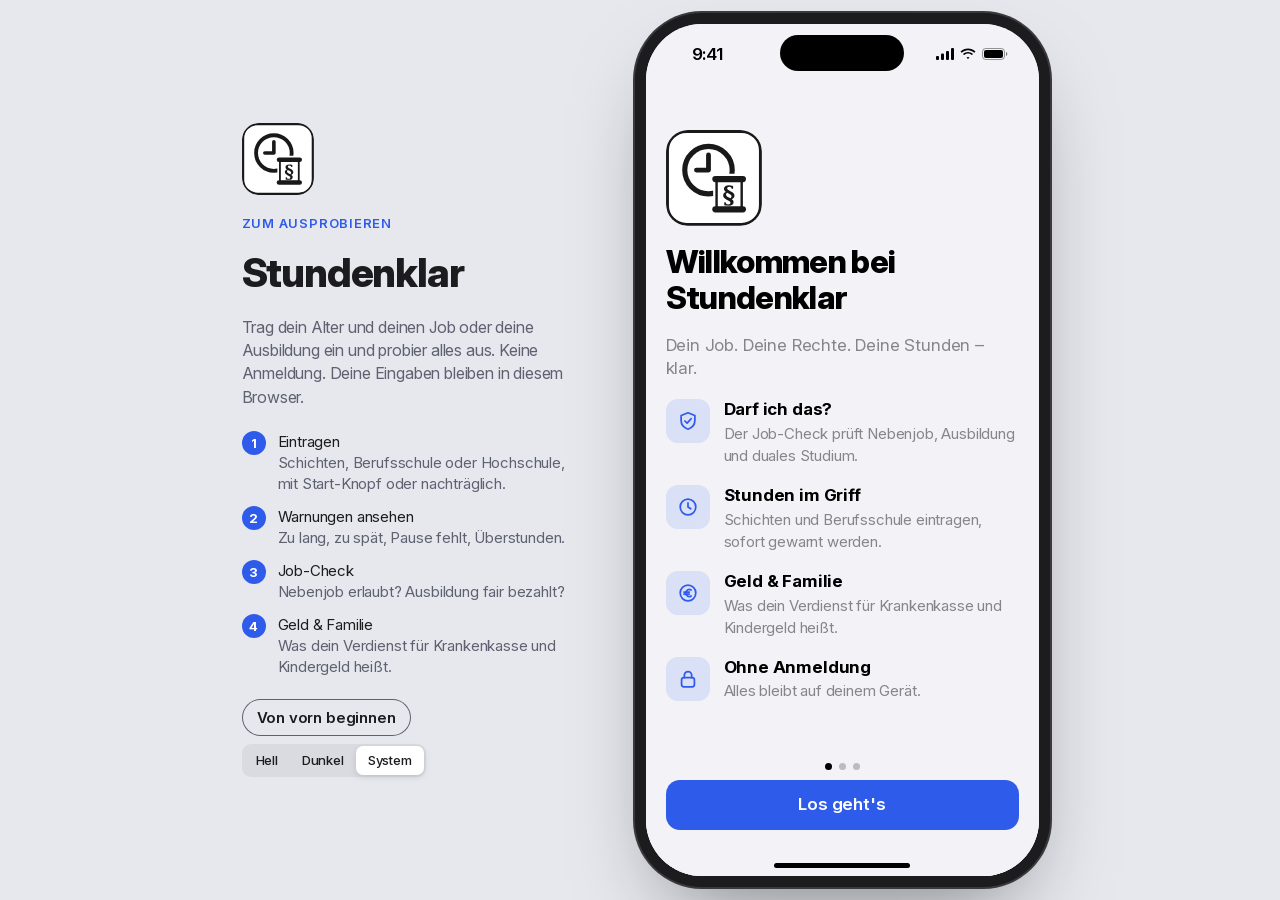
==== commit c4488245: "Add files via upload" ====
--- a/index.html
+++ b/index.html
@@ -265,6 +265,16 @@
 .vtag.wait{background:color-mix(in srgb,var(--orange) 16%,transparent);color:var(--orange-t)}
 .vtag.stop{background:color-mix(in srgb,var(--red) 14%,transparent);color:var(--red-t)}
 .vnote{color:var(--red-t)!important;margin-top:4px}
+.tick-row{align-items:flex-start}
+.tick{flex:none;width:24px;height:24px;border-radius:50%;border:2px solid var(--label3);display:grid;place-items:center;margin-top:9px;transition:background .15s,border-color .15s}
+.tick-row[aria-pressed="true"] .tick{background:var(--green);border-color:var(--green);color:#fff}
+.tick svg.i{width:15px;height:15px;stroke-width:3}
+.tick-row .lbl{padding-top:11px;padding-bottom:11px}
+.iconbtn{border:0;background:none;color:var(--red);padding:8px;margin-right:-6px;cursor:pointer;display:grid;place-items:center;flex:none}
+.iconbtn svg.i{width:20px;height:20px}
+.row input.tdate{width:auto;max-width:11em;font:inherit;color:var(--label2);-webkit-appearance:none;appearance:none;background:transparent}
+a.btn{text-decoration:none}
+.btnrow .btn{min-width:0}
 .extlink{justify-self:start;display:inline-flex;align-items:center;gap:4px;margin-top:4px;color:var(--tint);font-size:15px;text-decoration:none}
 .extlink svg.i{width:15px;height:15px;stroke-width:2.4}
 @media (prefers-reduced-motion:reduce){.live-pill::before{animation:none}}
@@ -490,6 +500,7 @@
   euro:'<circle cx="12" cy="12" r="8.5"/><path d="M15.4 8.8a3.8 3.8 0 1 0 0 6.4M7.6 11h5.8M7.6 13.2h5.8"/>',
   person:'<circle cx="12" cy="12" r="8.5"/><circle cx="12" cy="10" r="3"/><path d="M6.6 18.2c1.3-2 3.2-3 5.4-3s4.1 1 5.4 3"/>',
   plus:'<path d="M12 5v14M5 12h14"/>', minus:'<path d="M5 12h14"/>',
+  phone:'<path d="M6.6 3.5h2.6l1.6 4.3-2.1 1.4a11 11 0 0 0 6.1 6.1l1.4-2.1 4.3 1.6v2.6a2 2 0 0 1-2.2 2C10.4 18.9 5.1 13.6 4.6 5.7a2 2 0 0 1 2-2.2z"/>',
   chevR:'<path d="M9 5l7 7-7 7"/>', chevL:'<path d="M15 5l-7 7 7 7"/>',
   play:'<path d="M8 5.5v13l10.5-6.5z" fill="currentColor"/>',
   stop:'<rect x="6.5" y="6.5" width="11" height="11" rx="2.5" fill="currentColor"/>',
@@ -533,7 +544,13 @@
 };
 const I = (n, cls="") => `<svg class="i ${cls}" viewBox="0 0 24 24" aria-hidden="true">${ICONS[n] || ""}</svg>`;
 const sq = (n, color) => `<span class="ico" style="background:${color}">${I(n)}</span>`;
-const APPICON = `<svg class="appicon" viewBox="0 0 96 96" aria-hidden="true"><defs><linearGradient id="ag" x1="0" y1="0" x2="1" y2="1"><stop offset="0" stop-color="#4C7BFF"/><stop offset="1" stop-color="#2335C9"/></linearGradient></defs><rect width="96" height="96" rx="22" fill="url(#ag)"/><circle cx="44" cy="50" r="24" fill="none" stroke="#fff" stroke-width="6"/><path d="M44 36v15l9 6" fill="none" stroke="#fff" stroke-width="6" stroke-linecap="round" stroke-linejoin="round"/><rect x="70" y="24" width="14" height="40" rx="7" fill="#0E1650"/><circle cx="77" cy="32" r="4" fill="#FF453A"/><circle cx="77" cy="44" r="4" fill="#FFD60A"/><circle cx="77" cy="56" r="4" fill="#30D158"/></svg>`;
+const APPICON = `<svg class="appicon" viewBox="0 0 96 96" aria-hidden="true"><rect width="96" height="96" rx="22" fill="#FFFFFF"/><rect x="1.5" y="1.5" width="92.9" height="92.9" rx="19" fill="none" stroke="#191919" stroke-width="2.9"/><g transform="translate(48 48) scale(0.172) translate(-248 -262)"><circle cx="216" cy="216" r="138" fill="none" stroke="#191919" stroke-width="30"/>
+<path d="M216 216V128M216 216H146" stroke="#191919" stroke-width="28" stroke-linecap="round"/>
+<g fill="#FFFFFF" stroke="#FFFFFF" stroke-width="26" stroke-linejoin="round"><rect x="238" y="250" width="196" height="36" rx="18"/><rect x="238" y="426" width="196" height="36" rx="18"/><rect x="256" y="270" width="160" height="176"/></g>
+<rect x="263" y="277" width="146" height="162" fill="#FFFFFF" stroke="#191919" stroke-width="14"/>
+<rect x="238" y="250" width="196" height="36" rx="18" fill="#191919"/>
+<rect x="238" y="426" width="196" height="36" rx="18" fill="#191919"/>
+<path transform="translate(334 364) scale(1.14) translate(-334 -364)" d="M355.9 314.7V329.3H348.7Q348.3 324.1 345.2 321.5Q342.0 318.9 336.2 318.9Q331.2 318.9 328.5 321.1Q325.7 323.3 325.7 327.4Q325.7 330.3 327.4 332.3Q329.0 334.3 334.5 337.1L342.6 341.5Q354.1 347.4 358.4 352.5Q362.7 357.6 362.7 364.6Q362.7 370.9 359.2 375.4Q355.7 379.9 348.8 382.5Q353.9 385.3 356.2 389.2Q358.5 393.0 358.5 398.5Q358.5 406.8 351.9 411.4Q345.3 416.0 333.2 416.0Q328.1 416.0 322.7 415.3Q317.2 414.6 311.0 413.3V398.7H318.1Q318.6 404.2 321.8 406.7Q324.9 409.1 331.4 409.1Q336.6 409.1 339.5 406.9Q342.3 404.7 342.3 400.5Q342.3 397.6 340.7 395.6Q339.1 393.6 333.5 390.8L325.4 386.4Q314.0 380.4 309.7 375.3Q305.3 370.2 305.3 363.3Q305.3 357.1 308.8 352.6Q312.3 348.2 319.3 345.5Q314.3 342.7 311.9 338.8Q309.5 334.9 309.5 329.5Q309.5 321.3 316.1 316.6Q322.7 312.0 334.6 312.0Q339.1 312.0 344.3 312.7Q349.6 313.4 355.9 314.7ZM325.5 349.5Q322.8 351.5 321.4 353.9Q320.0 356.3 320.0 359.0Q320.0 362.7 322.8 365.8Q325.5 368.9 332.2 372.4L342.4 377.7Q345.1 375.6 346.6 373.2Q348.0 370.8 348.0 368.3Q348.0 364.6 345.2 361.5Q342.3 358.5 335.5 354.9Z" fill="#191919"/></g></svg>`;
 
 /* ===== Hilfsfunktionen ===== */
 const esc = s => String(s ?? "").replace(/[&<>"']/g, c => ({"&":"&amp;","<":"&lt;",">":"&gt;",'"':"&quot;","'":"&#39;"}[c]));
@@ -585,8 +602,9 @@
   ["2026-08-03","2026-08-04","2026-08-05"].forEach(d => f(d, "08:00", "14:30", 30));
   return {persona:"mia", demoToday:"2026-08-06",
     profile:{name:"Mia", age:15, status:"schule", vsp:true, land:"Nordrhein-Westfalen", ort:"Ahaus", erst:"ja", kv:"gkv", gs:false, kiz:false, uvg:false, bafoeg:false},
-    job:{title:"Supermarkt Brandt", type:"ferienjob", activity:"handel", wage:10.5, employer:"betrieb", monthly:0, weekly:0},
-    ausb:defaultAusb(), shifts, ads:[], timer:null, onboarded:true, lastFerien:true};
+    job:{title:"Supermarkt Brandt", type:"ferienjob", activity:"handel", wage:10.5, employer:"betrieb", monthly:0, weekly:0, since:"2026-07-20", until:"2026-08-21"},
+    ausb:defaultAusb(), shifts, ads:[], timer:null, onboarded:true, lastFerien:true,
+    tools:{lohn:{m:{"2026-07":{got:600, abr:false}}}, vertrag:{c:{job:{name:true, lohn:true, beginn:true, ende:true, taet:true}}}}};
 }
 function demoLeon(){
   const {shifts, add} = shiftMaker();
@@ -601,9 +619,10 @@
   w("2026-11-17", "Aktionsfläche aufgebaut"); w("2026-11-18", "Kasse und Abrechnung");
   return {persona:"leon", demoToday:"2026-11-19",
     profile:{name:"Leon", age:17, status:"betrAusb", vsp:false, land:"Niedersachsen", ort:"Nordhorn", erst:"ja", kv:"gkv", gs:false, kiz:false, uvg:false, bafoeg:false},
-    job:{title:"Modehaus Kemper", type:"verguetung", activity:"handel", wage:0, employer:"betrieb", monthly:780, weekly:0},
+    job:{title:"Modehaus Kemper", type:"verguetung", activity:"handel", wage:0, employer:"betrieb", monthly:780, weekly:0, since:"2025-08-01"},
     ausb:{beruf:"Kaufmann im Einzelhandel", start:2025, jahr:2, soll:40, urlaub:24, art:"betrieb", eltern:true},
-    shifts, ads:[], timer:null, onboarded:true, lastFerien:false};
+    shifts, ads:[], timer:null, onboarded:true, lastFerien:false,
+    tools:{lohn:{m:{"2026-09":{got:780, abr:true}, "2026-10":{got:780, abr:true}}}, kuend:{wer:"ich", grund:"anderer"}}};
 }
 function demoSara(){
   const {shifts, add} = shiftMaker();
@@ -614,9 +633,11 @@
   w("2026-11-16", "Messe vorbereitet"); w("2026-11-17", "Messe-Aufbau", "08:00", "19:30", 30); w("2026-11-18", "Nachbereitung Messe");
   return {persona:"sara", demoToday:"2026-11-19",
     profile:{name:"Sara", age:20, status:"dual", vsp:false, land:"Hessen", ort:"Kassel", erst:"ja", kv:"gkv", gs:false, kiz:false, uvg:false, bafoeg:false},
-    job:{title:"Weber Logistik GmbH", type:"verguetung", activity:"buero", wage:0, employer:"betrieb", monthly:1150, weekly:0},
+    job:{title:"Weber Logistik GmbH", type:"verguetung", activity:"buero", wage:0, employer:"betrieb", monthly:1150, weekly:0, since:"2025-10-01"},
     ausb:{beruf:"BWL (dual)", start:2025, jahr:2, soll:40, urlaub:25, art:"praxis", eltern:false},
-    shifts, ads:[], timer:null, onboarded:true, lastFerien:false};
+    shifts, ads:[], timer:null, onboarded:true, lastFerien:false,
+    tools:{lohn:{m:{"2026-09":{got:1150, abr:true}, "2026-10":{got:1150, abr:true}}}, steuer:{jahr:2025, brutto:13800, lst:312, soli:0, kist:0, sv:true},
+      foerder:{wohnen:"allein"}, kompass:{ein:"", p:[{name:"Handyvertrag", art:"handy", betrag:19.99, tag:15}, {name:"Winterjacke", art:"later", betrag:79.99, tag:22}, {name:"Streaming", art:"abo", betrag:13.99, tag:1}, {name:"Fitnessstudio", art:"abo", betrag:29.9, tag:3}]}}};
 }
 const PERSONAS = {
   mia:{label:"Mia, 15", sub:"Ferienjob im Supermarkt", make:demoMia},
@@ -628,7 +649,7 @@
   return {
     profile:{name:"", age:16, status:"schule", vsp:true, land:"", ort:"", erst:"ja", kv:"gkv", gs:false, kiz:false, uvg:false, bafoeg:false},
     job:{title:"", type:"minijob", activity:"handel", wage:12, employer:"betrieb", monthly:0, weekly:0},
-    ausb:defaultAusb(), shifts:[], ads:[], timer:null, onboarded:false, lastFerien:false
+    ausb:defaultAusb(), shifts:[], ads:[], tools:{}, timer:null, onboarded:false, lastFerien:false
   };
 }
 function load(){
@@ -637,7 +658,7 @@
     const raw = localStorage.getItem(STORE);
     if (raw){
       const s = JSON.parse(raw), e = emptyState();
-      return {...e, ...s, profile:{...e.profile, ...(s.profile||{})}, job:{...e.job, ...(s.job||{})}, ausb:{...e.ausb, ...(s.ausb||{})}, shifts:Array.isArray(s.shifts) ? s.shifts : [], ads:Array.isArray(s.ads) ? s.ads : []};
+      return {...e, ...s, profile:{...e.profile, ...(s.profile||{})}, job:{...e.job, ...(s.job||{})}, ausb:{...e.ausb, ...(s.ausb||{})}, shifts:Array.isArray(s.shifts) ? s.shifts : [], ads:Array.isArray(s.ads) ? s.ads : [], tools:(s.tools && typeof s.tools === "object") ? s.tools : {}};
     }
   } catch(e) {}
   return emptyState();
@@ -1833,6 +1854,10 @@
   } else if (!az && (j.wage || 0) < RULES.mindestlohn){
     blick.push(`<div class="row"><span class="ico" style="background:var(--red)">${I("euro")}</span><div class="lbl"><span>Unter Mindestlohn</span><small>Ab 18 stehen dir mindestens 13,90 € pro Stunde zu. Du bekommst ${esc(e2(j.wage || 0))}.</small></div></div>`);
   }
+  const ls = lohnSummary();
+  if (ls.s === "stop" || ls.s === "wait") blick.push(toolRow("lohn"));
+  const kp = kompassCalc(tstate("kompass")), k7 = kp.bald.filter(x => (x.next - td) / 864e5 <= 7);
+  if (k7.length) blick.push(`<button class="row" data-action="tool" data-id="kompass">${sq("calendar", "var(--orange)")}<span class="lbl"><span>Bald fällig: ${esc(e2(k7.reduce((a, x) => a + x.betrag, 0)))}</span><small class="one">${esc(k7.map(x => `${x.name || POSTEN[x.art]} am ${x.next.getDate()}.`).join(", "))}</small></span>${chev}</button>`);
   if (blick.length) h += `<div class="h2">Im Blick</div><div class="group ic">${blick.join("")}</div>`;
   const from = iso(addDays(td, -13));
   const recent = S.shifts.filter(s => s.date >= from && s.date <= t).sort((a, b) => (b.date + b.start).localeCompare(a.date + a.start));
@@ -1902,11 +1927,11 @@
 function sameObj(a, b){ return Object.keys(a).every(k => String(a[k]) === String(b[k])); }
 function renderCheck(){
   const mode = UI.jcMode || "anzeige";
-  const subs = {anzeige:"Passt diese Stelle zu mir?", job:"Darf ich diesen Job machen?", ausb:"Stimmt alles in meiner Ausbildung?"};
+  const subs = {anzeige:"Passt diese Stelle zu mir?", job:"Darf ich diesen Job machen?", ausb:"Stimmt alles in meiner Ausbildung?", rechte:"Urlaub, Krankheit, Kündigung, Vertrag"};
   let h = navbar("Job-Check");
   h += `<div class="content"><div class="lt"><h1>Job-Check</h1><div class="sub">${subs[mode]}</div></div>`;
-  h += `<div class="seg" style="margin-top:12px" role="group" aria-label="Was prüfen?">${[["anzeige","Anzeige"],["job","Nebenjob"],["ausb","Ausbildung"]].map(([v, l]) => `<button data-action="jc-mode" data-v="${v}" aria-pressed="${mode === v}">${l}</button>`).join("")}</div>`;
-  h += mode === "anzeige" ? checkAdHTML() : mode === "ausb" ? checkAusbHTML() : checkJobHTML();
+  h += `<div class="seg" style="margin-top:12px" role="group" aria-label="Was prüfen?">${[["anzeige","Anzeige"],["job","Nebenjob"],["ausb","Ausbildung"],["rechte","Rechte"]].map(([v, l]) => `<button data-action="jc-mode" data-v="${v}" aria-pressed="${mode === v}">${l}</button>`).join("")}</div>`;
+  h += mode === "anzeige" ? checkAdHTML() : mode === "ausb" ? checkAusbHTML() : mode === "rechte" ? checkRechteHTML() : checkJobHTML();
   h += `</div>`;
   setScreen("check", h);
 }
@@ -1955,6 +1980,561 @@
     <div class="sechead">Deine Rechte</div><div class="group ic">${cards.map(c => `<button class="row" data-action="ac-detail" data-id="${c.id}">${sq(c.ic, c.col)}<span class="lbl"><span>${esc(c.title)}</span><small class="one">${esc(c.verdict)}</small></span><span class="stxt"><span class="dot ${c.s}"></span>${stLabel[c.s]}</span>${chev}</button>`).join("")}</div>`;
 }
 
+/* ===== Werkzeuge: Lohn-Check, Urlaub & Krank, Kündigung, Vertrag, Steuer, Förderung, Geld-Kompass =====
+   Alles läuft auf dem Gerät. Briefe werden nur kopiert oder in der Mail-App geöffnet, nie verschickt. */
+const ymAdd = (ym, n) => { const [y, m] = ym.split("-").map(Number); const d = new Date(y, m - 1 + n, 1); return `${d.getFullYear()}-${pad(d.getMonth() + 1)}`; };
+const lastDayOf = ym => { const [y, m] = ym.split("-").map(Number); return new Date(y, m, 0); };
+function lastWorkday(ym){ let d = lastDayOf(ym); while (d.getDay() === 0 || d.getDay() === 6) d = addDays(d, -1); return d; }
+const addMonths = (d, n) => { const x = new Date(d.getFullYear(), d.getMonth() + n, d.getDate()); if (x.getDate() !== d.getDate()) x.setDate(0); return x; };
+function fullMonths(a, b){ let n = 0; while (n < 600 && addDays(addMonths(a, n + 1), -1) <= b) n++; return n; }
+const dFull = d => d.toLocaleDateString("de-DE", {day:"numeric", month:"long", year:"numeric"});
+const dNum = d => d.toLocaleDateString("de-DE", {day:"2-digit", month:"2-digit", year:"numeric"});
+const pName = () => S.profile.name || "[Dein Name]";
+const empName = () => S.job.title || "[Arbeitgeber]";
+const today0 = () => parse(todayISO());
+const toDate = v => /^\d{4}-\d{2}-\d{2}$/.test(String(v || "")) ? parse(v) : null;
+const nf2 = new Intl.NumberFormat("de-DE", {maximumFractionDigits:1});
+const TOOL_DEF = {
+  lohn:() => ({m:{}}),
+  urlaub:() => ({tage:0}),
+  kuend:() => ({art:"", wer:"ich", probe:-1, zugang:"", grund:"aufgeben", papier:true}),
+  vertrag:() => ({art:"", c:{}}),
+  steuer:() => ({jahr:+todayISO().slice(0, 4) - 1, brutto:"", lst:"", soli:"", kist:"", sv:null, pausch:false}),
+  foerder:() => ({wohnen:"eltern", weit:false, kind:false}),
+  kompass:() => ({ein:"", p:[]})
+};
+function tstate(id){
+  if (!S.tools || typeof S.tools !== "object") S.tools = {};
+  const d = TOOL_DEF[id]();
+  S.tools[id] = {...d, ...(S.tools[id] || {})};
+  return S.tools[id];
+}
+function setDeep(o, path, v){ const k = path.split("."); let x = o; k.slice(0, -1).forEach(p => { if (!x[p] || typeof x[p] !== "object") x[p] = {}; x = x[p]; }); x[k[k.length - 1]] = v; }
+function getDeep(o, path){ return path.split(".").reduce((x, p) => x == null ? undefined : x[p], o); }
+function jobSince(){
+  if (toDate(S.job.since)) return parse(S.job.since);
+  if (isAzubi(S.profile.status) && S.ausb.start) return new Date(+S.ausb.start, S.profile.status === "dual" ? 9 : 7, 1);
+  const first = S.shifts.filter(s => s.kind !== "schule").map(s => s.date).sort()[0];
+  return first ? parse(first) : null;
+}
+const jobUntil = () => toDate(S.job.until);
+const sinceISO = () => { const d = jobSince(); return d ? iso(d) : ""; };
+
+/* Bausteine für die Formulare */
+const tIn = (path, val, ph = "0", w = "5.5em", unit = "€") => `<input class="inl" style="width:${w}" inputmode="decimal" data-tf="${path}" data-tt="num" value="${val === "" || val == null ? "" : esc(String(val).replace(".", ","))}" placeholder="${ph}">${unit ? `<span class="unit">${unit}</span>` : ""}`;
+const tDate = (path, val, job = false) => `<input class="inl tdate" type="date" ${job ? `data-tjob="${path}"` : `data-tf="${path}"`} data-tt="date" value="${esc(val || "")}">`;
+const tSw = (path, on, label) => `<label class="switch"><input type="checkbox" data-tf="${path}" data-tt="bool" ${on ? "checked" : ""} aria-label="${esc(label)}"><span></span></label>`;
+const tSeg = (path, cur, opts, label) => `<div class="seg" role="group" aria-label="${esc(label)}">${opts.map(([v, l]) => `<button data-action="tset" data-tf="${path}" data-v="${v}" aria-pressed="${String(cur) === String(v)}">${esc(l)}</button>`).join("")}</div>`;
+const tStep = (path, val, unit = "") => `<span class="stepval">${esc(String(val))}${unit ? " " + unit : ""}</span><span class="stepper"><button type="button" data-action="tstep" data-tf="${path}" data-d="-1" aria-label="weniger">${I("minus")}</button><button type="button" data-action="tstep" data-tf="${path}" data-d="1" aria-label="mehr">${I("plus")}</button></span>`;
+const issueRow = (s, title, text) => `<div class="issue ${s}">${I(stIcon[s] || "info")}<span><b style="display:block;font-weight:600">${esc(title)}</b>${text}</span></div>`;
+function letterBlock(key, label){
+  const open = sheetCtx?.open === key;
+  return `<div style="margin-top:12px"><button class="btn soft" data-action="tletter" data-k="${key}">${I("pen")}${open ? "Brief ausblenden" : esc(label)}</button></div>` +
+    (open ? (() => { const L = TOOLS[sheetCtx.id].letter(tstate(sheetCtx.id), key); return `<div class="msgbox" style="margin-top:10px">${L.subject ? `<b>${esc(L.subject)}</b>\n\n` : ""}${esc(L.body)}</div>
+      <div class="btnrow" style="margin-top:10px"><button class="btn" data-action="tcopy" data-k="${key}">${I("copy")}Kopieren</button><a class="btn soft" href="mailto:?subject=${encodeURIComponent(L.subject || "")}&body=${encodeURIComponent(L.body)}">${I("doc")}In Mail-App</a></div>
+      <div class="secfoot">${esc(L.foot || "Passe den Text gern an. Er wird nicht verschickt, bis du es selbst tust.")}</div>`; })() : "");
+}
+const linkRow = (href, title, sub, ic = "ext", col = "var(--blue)") => `<a class="row" href="${esc(href)}" target="_blank" rel="noopener noreferrer">${sq(ic === "ext" ? "doc" : ic, col)}<span class="lbl"><span>${esc(title)}</span><small>${esc(sub)}</small></span><span class="chev">${I("ext")}</span></a>`;
+const infoRow = (ic, col, title, sub) => `<div class="row">${sq(ic, col)}<span class="lbl"><span>${esc(title)}</span><small style="white-space:normal">${sub}</small></span></div>`;
+
+/* ---------- 1. Lohn-Check ---------- */
+function lohnMonths(){
+  const t = todayISO(), cur = t.slice(0, 7);
+  if (isVerg()) return [0, -1, -2].map(n => ymAdd(cur, n)).filter(ym => { const s = jobSince(); return !s || lastDayOf(ym) >= s; });
+  return [...new Set(S.shifts.filter(s => s.kind !== "schule" && s.date <= t).map(s => s.date.slice(0, 7)))].sort().reverse().slice(0, 3);
+}
+function lohnInfo(ym){
+  const st = tstate("lohn"), verg = isVerg(), t = today0();
+  const ms = S.shifts.filter(s => s.date.startsWith(ym) && s.kind !== "schule");
+  const mins = minsOf(ms), soll = verg ? (S.job.monthly || 0) : Math.round(earn(ms) * 100) / 100;
+  const due = verg ? lastWorkday(ym) : lastWorkday(ymAdd(ym, 1));
+  const e = st.m[ym] || {}, got = e.got === "" || e.got == null ? null : num(e.got);
+  const brutto = verg || S.job.type === "midijob";
+  let s, text, fehl = 0;
+  if (got == null){
+    if (t > due){ s = "stop"; text = `Kein Eingang eingetragen, fällig war der ${dNum(due)}`; fehl = soll; }
+    else { s = "info"; text = `Fällig spätestens am ${dNum(due)}`; }
+  } else {
+    fehl = Math.round((soll - got) * 100) / 100;
+    if (fehl <= 1){ s = "ok"; text = "Vollständig bezahlt"; fehl = 0; }
+    else if (!brutto && !e.abr && got >= soll * (1 - RULES.rvMinijob) - 1){ s = "wait"; text = `${e2(fehl)} weniger – vielleicht der Rentenbeitrag (3,6 %)`; }
+    else { s = "stop"; text = `Es fehlen ${e2(fehl)}`; }
+  }
+  return {ym, mins, soll, due, got, abr:!!e.abr, s, text, fehl, verg, brutto};
+}
+function lohnMin(){
+  const p = S.profile, j = S.job;
+  if (isVerg()){
+    if (S.ausb.art === "praxis") return {s:"info", title:"Vergütung im dualen Studium", text:"Für praxisintegrierte duale Studiengänge gibt es keine gesetzliche Mindestvergütung. Es gilt dein Vertrag."};
+    const mi = miavFor(S.ausb.start, S.ausb.jahr);
+    if (mi && (j.monthly || 0) < mi) return {s:"stop", title:"Unter der Mindestvergütung", text:`Du bekommst ${e0(j.monthly || 0)}. Im ${S.ausb.jahr}. Ausbildungsjahr stehen dir mindestens ${e0(mi)} zu (§ 17 BBiG), wenn kein Tarifvertrag gilt.`};
+    return {s:"ok", title:"Vergütung passt", text:mi ? `Mindestens ${e0(mi)} stehen dir zu – du bekommst ${e0(j.monthly || 0)}.` : "Deine Vergütung liegt im Rahmen."};
+  }
+  if (p.age < 18) return {s:"info", title:"Mindestlohn gilt für dich noch nicht", text:"Unter 18 ohne Berufsabschluss gibt es keinen gesetzlichen Mindestlohn (§ 22 Abs. 2 MiLoG). Es gilt, was vereinbart ist – und das muss pünktlich und vollständig kommen."};
+  if ((j.wage || 0) < RULES.mindestlohn) return {s:"stop", title:"Unter dem Mindestlohn", text:`Dein Stundenlohn: ${e2(j.wage || 0)}. Seit 1. Januar 2026 sind es mindestens ${e2(RULES.mindestlohn)} (§ 1 MiLoG). Dir fehlen ${e2(RULES.mindestlohn - (j.wage || 0))} pro Stunde.`};
+  return {s:"ok", title:"Mindestlohn eingehalten", text:`${e2(j.wage || 0)} pro Stunde – mindestens ${e2(RULES.mindestlohn)} sind Pflicht.`};
+}
+function lohnSummary(){
+  const months = lohnMonths().map(lohnInfo), m = lohnMin();
+  const s = [m.s, ...months.map(x => x.s)].reduce((a, b) => worst(a, b === "info" ? "ok" : b), "ok");
+  const bad = months.filter(x => x.s === "stop");
+  return {s, sub: m.s === "stop" ? m.title : bad.length ? `${monthLabel(bad[0].ym)}: ${bad[0].text}` : months.length ? "Lohn und Stunden passen zusammen" : "Noch keine Stunden erfasst"};
+}
+const LOHN = {
+  title:"Lohn-Check", ic:"euro", col:"var(--green)",
+  sub:() => lohnSummary().sub, status:() => lohnSummary().s,
+  form(st){
+    const months = lohnMonths(), verg = isVerg();
+    if (!months.length) return `<div class="secfoot" style="margin-top:8px">Trag zuerst deine Schichten unter „Stunden“ ein. Dann vergleicht Stundenklar sie mit dem Geld, das ankommt.</div>`;
+    let h = `<div class="secfoot" style="margin-top:8px;margin-bottom:4px">${verg ? "Trag ein, welche Vergütung laut Abrechnung (brutto) für den Monat kam." : "Trag ein, was laut Lohnabrechnung (brutto) kam. Ohne Abrechnung: was auf deinem Konto ankam."}</div>`;
+    months.forEach(ym => {
+      const x = lohnInfo(ym);
+      h += `<div class="sechead">${esc(monthLabel(ym))}</div><div class="group">
+        <div class="row"><span class="lbl"><span>${verg ? "Vergütung laut Vertrag" : `${esc(Hs(x.mins))} Std. × ${esc(e2(S.job.wage || 0))}`}</span><small id="lohn-s-${ym}">${this.pill(x)}</small></span><span class="val">${esc(e2(x.soll))}</span></div>
+        <div class="row"><span class="lbl">Bekommen</span>${tIn(`m.${ym}.got`, getDeep(st, `m.${ym}.got`), "0,00")}</div>
+        <div class="row"><span class="lbl"><span>Lohnabrechnung bekommen</span><small>Pflicht bei jeder Zahlung (§ 108 GewO)</small></span>${tSw(`m.${ym}.abr`, getDeep(st, `m.${ym}.abr`), "Lohnabrechnung bekommen")}</div>
+      </div>`;
+    });
+    return h;
+  },
+  pill:x => `<span class="stxt" style="white-space:normal"><span class="dot ${x.s}"></span>${esc(x.text)}</span>`,
+  update(){ lohnMonths().forEach(ym => { const el = document.getElementById("lohn-s-" + ym); if (el) el.innerHTML = this.pill(lohnInfo(ym)); }); },
+  res(st){
+    const m = lohnMin(), months = lohnMonths().map(lohnInfo), bad = months.filter(x => x.s === "stop" || x.s === "wait"), verg = isVerg();
+    let h = `<div class="sechead">Ergebnis</div><div class="group">${issueRow(m.s, m.title, esc(m.text))}`;
+    months.forEach(x => { if (x.s !== "info") h += issueRow(x.s, monthLabel(x.ym), esc(x.text) + (x.got != null && !x.abr ? " · Lohnabrechnung fehlt" : "")); });
+    h += `</div>`;
+    const target = months.find(x => x.s === "stop") || months.find(x => x.s === "wait");
+    if (target){
+      sheetCtx.lohnYm = target.ym;
+      h += `<div class="secfoot">Erst freundlich nachfragen. Wenn nichts passiert: Brief schicken${verg ? "" : ", Stundenzettel anhängen"}.</div>` + letterBlock("mahn", `Brief wegen ${monthLabel(target.ym)}`);
+    } else if (m.s === "stop") h += `<div class="secfoot">Sprich es erst freundlich an. Hilft das nicht, schick diesen Brief.</div>` + letterBlock("min", verg ? "Brief wegen der Mindestvergütung" : "Brief wegen des Mindestlohns");
+    if (!verg && months.length) h += `<div style="margin-top:10px"><button class="btn soft" data-action="zettel">${I("doc")}Stundenzettel ansehen</button></div>`;
+    h += `<div class="sechead">Gut zu wissen</div><div class="group ic">
+      ${infoRow("calendar", "var(--orange)", "Wann der Lohn fällig ist", verg ? "Die Vergütung für den laufenden Monat spätestens am letzten Arbeitstag des Monats (§ 18 Abs. 2 BBiG)." : "Der Mindestlohn spätestens am letzten Bankarbeitstag des Folgemonats (§ 2 MiLoG). Oft steht im Vertrag ein früherer Termin.")}
+      ${infoRow("warn", "var(--red)", "Fristen im Vertrag", "Viele Verträge verlangen, offenen Lohn innerhalb von 3 Monaten schriftlich zu fordern (Ausschlussfrist). Für den Mindestlohn gilt das nicht (§ 3 MiLoG). Sonst verjährt Lohn nach 3 Jahren.")}
+      ${infoRow("phone", "var(--green)", "Mindestlohn-Hotline: 030 60 28 00 28", "Mo–Do 8–20 Uhr, kostenlos und anonym. Sie leitet Hinweise an den Zoll weiter.")}
+      ${verg ? infoRow("person", "var(--indigo)", "Ausbildungsberatung der Kammer", "Kostenlos bei IHK oder Handwerkskammer – auch bei Streit um die Vergütung.") : ""}
+    </div><div class="secfoot">Werte für 2026. Feiertage sind bei den Fristen nicht eingerechnet. Allgemeine Info, keine Rechtsberatung.</div>`;
+    return h;
+  },
+  letter(st, key){
+    const m = lohnMin(), frist = dFull(addDays(today0(), 14));
+    if (key === "min"){
+      if (isVerg()){
+        const mi = miavFor(S.ausb.start, S.ausb.jahr), diff = mi - (S.job.monthly || 0);
+        return {subject:"Meine Ausbildungsvergütung", body:`Guten Tag,\n\nmeine Ausbildungsvergütung beträgt ${e2(S.job.monthly || 0)} im Monat. Für Ausbildungen, die ${S.ausb.start} begonnen haben, liegt die gesetzliche Mindestvergütung im ${S.ausb.jahr}. Ausbildungsjahr bei ${e2(mi)} (§ 17 Berufsbildungsgesetz). Mir fehlen also ${e2(diff)} pro Monat.\n\nBitte zahlen Sie mir ab sofort mindestens die Mindestvergütung und die Differenz für die vergangenen Monate nach. Falls für meinen Betrieb ein Tarifvertrag gilt, nennen Sie mir bitte, welcher.\n\nBitte geben Sie mir bis zum ${frist} Bescheid.\n\nVielen Dank und freundliche Grüße\n${pName()}`, foot:"Die Ausbildungsberatung deiner Kammer hilft kostenlos, wenn sich nichts tut."};
+      }
+      const from = iso(addDays(today0(), -91)), mins = minsOf(S.shifts.filter(s => s.date >= from && s.date <= todayISO() && s.kind !== "schule")), diff = (RULES.mindestlohn - (S.job.wage || 0)) * mins / 60;
+      return {subject:"Mindestlohn", body:`Guten Tag,\n\nich bekomme ${e2(S.job.wage || 0)} pro Stunde. Seit 1. Januar 2026 beträgt der gesetzliche Mindestlohn ${e2(RULES.mindestlohn)} pro Stunde (§ 1 Mindestlohngesetz).\n\nBitte zahlen Sie mir ab sofort mindestens den Mindestlohn und die Differenz für meine bisherigen Stunden nach. Für die ${Hs(mins)} Stunden der letzten drei Monate sind das ${e2(diff)}.\n\nBitte geben Sie mir bis zum ${frist} Bescheid.\n\nVielen Dank und freundliche Grüße\n${pName()}`, foot:"Tut sich nichts: Die Mindestlohn-Hotline (030 60 28 00 28) hilft und leitet Hinweise an den Zoll weiter."};
+    }
+    const x = lohnInfo(sheetCtx?.lohnYm || lohnMonths()[0]);
+    const lines = [`Guten Tag,`, ""];
+    if (x.verg) lines.push(`meine Ausbildungsvergütung für ${monthLabel(x.ym)} beträgt laut Vertrag ${e2(x.soll)}. Sie war spätestens am ${dFull(x.due)} fällig (§ 18 Abs. 2 BBiG).`);
+    else lines.push(`für ${monthLabel(x.ym)} habe ich laut meinem Stundenzettel ${Hs(x.mins)} Stunden gearbeitet. Bei ${e2(S.job.wage || 0)} pro Stunde sind das ${e2(x.soll)}.`);
+    if (x.got == null) lines.push("Bisher ist dafür kein Geld bei mir angekommen.");
+    else if (x.fehl > 0) lines.push(`Bekommen habe ich ${e2(x.got)}. Es fehlen also ${e2(x.fehl)}.`);
+    if (m.s === "stop" && !x.verg) lines.push("", `Seit 1. Januar 2026 beträgt der gesetzliche Mindestlohn ${e2(RULES.mindestlohn)} pro Stunde (§ 1 Mindestlohngesetz). Bitte zahlen Sie mir die Differenz für alle Stunden nach.`);
+    if (m.s === "stop" && x.verg) lines.push("", `Außerdem liegt meine Vergütung unter der gesetzlichen Mindestvergütung (§ 17 BBiG). Bitte prüfen Sie das.`);
+    lines.push("", `Bitte überweisen Sie den offenen Betrag bis zum ${frist}${x.abr ? "" : " und schicken Sie mir eine Lohnabrechnung (§ 108 Gewerbeordnung)"}.${x.verg ? "" : " Meinen Stundenzettel schicke ich mit."}`, "", "Vielen Dank und freundliche Grüße", pName());
+    return {subject:`${x.verg ? "Ausbildungsvergütung" : "Lohn"} für ${monthLabel(x.ym)}`, body:lines.join("\n"), foot:"Schick den Brief per Mail oder ausgedruckt. Bewahr eine Kopie und deinen Stundenzettel auf."};
+  }
+};
+
+/* ---------- 2. Urlaub und Krankheit ---------- */
+function urlaubTage(st){
+  if (st.tage) return st.tage;
+  const t = today0(), from = iso(addDays(t, -55)), to = todayISO();
+  const days = new Set(S.shifts.filter(s => s.date >= from && s.date <= to).map(s => s.date)), weeks = new Set([...days].map(d => weekKey(parse(d))));
+  return days.size ? Math.min(6, Math.max(1, Math.round(days.size / weeks.size))) : (isAzubi(S.profile.status) ? 5 : 2);
+}
+function urlaubCalc(st){
+  const age = S.profile.age, tage = urlaubTage(st);
+  const wt = age < 16 ? 30 : age < 17 ? 27 : age < 18 ? 25 : 24, law = age < 18 ? "§ 19 JArbSchG" : "§ 3 BUrlG";
+  const roh = wt * tage / 6, jahr = roh % 1 >= 0.5 ? Math.ceil(roh) : Math.round(roh * 10) / 10;
+  const vertrag = isAzubi(S.profile.status) ? (S.ausb.urlaub || 0) : 0;
+  const t = today0(), y = t.getFullYear(), jan1 = new Date(y, 0, 1), dec31 = new Date(y, 11, 31), jun30 = new Date(y, 5, 30);
+  const a = jobSince(), b = jobUntil();
+  let teil = null, fall = "";
+  if (a){
+    const sechs = addDays(addMonths(a, 6), -1);
+    if (b && b < sechs){ const mo = fullMonths(a, b); teil = mo / 12 * jahr; fall = `Dein Job dauert weniger als 6 Monate. Pro vollem Monat gibt es 1/12 des Jahresurlaubs (§ 5 Abs. 1 b BUrlG): ${mo} ${mo === 1 ? "Monat" : "Monate"}.`; }
+    else if (a > jun30 && a <= dec31){ const mo = fullMonths(a, b && b < dec31 ? b : dec31); teil = mo / 12 * jahr; fall = `Du hast in der zweiten Jahreshälfte angefangen. Für ${y} gibt es 1/12 pro vollem Monat (§ 5 Abs. 1 a BUrlG): ${mo} ${mo === 1 ? "Monat" : "Monate"}.`; }
+    else if (b && b <= jun30 && b >= jan1){ const mo = fullMonths(a > jan1 ? a : jan1, b); teil = mo / 12 * jahr; fall = `Dein Job endet in der ersten Jahreshälfte. Für ${y} gibt es 1/12 pro vollem Monat (§ 5 Abs. 1 c BUrlG): ${mo} ${mo === 1 ? "Monat" : "Monate"}.`; }
+  }
+  if (teil != null) teil = teil % 1 >= 0.5 ? Math.ceil(teil) : Math.round(teil * 10) / 10;
+  const from = iso(addDays(t, -91)), last = S.shifts.filter(s => s.date >= from && s.date <= todayISO() && s.kind !== "schule");
+  const wd = new Set(last.map(s => s.date)).size;
+  const proTag = isVerg() ? (S.job.monthly || 0) * 3 / (13 * tage) : wd ? earn(last) / wd : 0;
+  const krankAb = a ? addDays(a, 28) : null;
+  return {age, tage, wt, law, jahr, vertrag, teil, fall, proTag, krankAb, a, b};
+}
+const URLAUB = {
+  title:"Urlaub & Krankheit", ic:"sun", col:"var(--yellow)",
+  sub:() => { const c = urlaubCalc(tstate("urlaub")); return `Mindestens ${nf2.format(c.teil != null ? c.teil : c.jahr)} bezahlte Urlaubstage${c.teil != null ? " für diesen Job" : " im Jahr"}`; },
+  status:() => "info",
+  form(st){
+    const c = urlaubCalc(st);
+    return `<div class="group" style="margin-top:8px">
+      <div class="row"><span class="lbl">Beschäftigt seit</span>${tDate("since", S.job.since || sinceISO(), true)}</div>
+      <div class="row"><span class="lbl"><span>Befristet bis</span><small>leer lassen, wenn offen</small></span>${tDate("until", S.job.until || "", true)}</div>
+      <div class="row"><span class="lbl"><span>Arbeitstage pro Woche</span><small>${st.tage ? "selbst eingestellt" : "aus deinen Schichten geschätzt"}</small></span>${tStep("tage", c.tage)}</div>
+      <div class="row"><span class="lbl">Alter</span><span class="val">${esc(String(c.age))} Jahre</span></div>
+    </div>`;
+  },
+  res(st){
+    const c = urlaubCalc(st), t = today0();
+    let h = `<div class="card stack" style="margin-top:18px;gap:4px"><span class="stxt">Dein gesetzlicher Urlaub</span>
+      <div class="big">${esc(nf2.format(c.teil != null ? c.teil : c.jahr))}<small> ${c.teil != null ? "Tage für diesen Job" : "Arbeitstage im Jahr"}</small></div>
+      <span style="color:var(--label2);font-size:15px;line-height:1.4">${c.teil != null ? `Voller Jahresurlaub wären ${esc(nf2.format(c.jahr))} Tage. ` : ""}Gerechnet: ${c.wt} Werktage (${esc(c.law)}) × ${c.tage} ÷ 6 Tage. Das gilt auch für Minijobs und Ferienjobs.</span></div>`;
+    const rows = [];
+    if (c.fall) rows.push(issueRow("info", "Anteiliger Urlaub", esc(c.fall)));
+    if (c.vertrag && c.vertrag > (c.teil ?? c.jahr)) rows.push(issueRow("ok", "Dein Vertrag gibt mehr", `${c.vertrag} Tage laut Vertrag – dann gilt der Vertrag.`));
+    if (c.b && c.teil != null && c.teil > 0) rows.push(issueRow("info", "Am Ende nicht genommen?", "Dann muss der Arbeitgeber die Tage auszahlen (Urlaubsabgeltung, § 7 Abs. 4 BUrlG)."));
+    if (c.proTag > 0) rows.push(issueRow("info", `Pro Urlaubstag etwa ${e2(c.proTag)}`, "Urlaub wird bezahlt wie ein normaler Arbeitstag: Durchschnitt der letzten 13 Wochen (§ 11 BUrlG)."));
+    rows.push(issueRow("wait", "Urlaub ist zum Erholen da", "Statt Urlaub einfach Geld zu bekommen, geht nur am Ende des Jobs. Urlaub verfällt meist erst, wenn der Arbeitgeber dich rechtzeitig darauf hingewiesen hat."));
+    h += `<div class="sechead">Urlaub</div><div class="group">${rows.join("")}</div>` + letterBlock("urlaub", "Urlaub schriftlich anfragen");
+    const warte = c.krankAb && c.krankAb > t;
+    h += `<div class="sechead">Wenn du krank bist</div><div class="group">
+      ${issueRow("info", "1. Sofort Bescheid geben", "Vor Schichtbeginn, per Anruf oder Nachricht (§ 5 EFZG). Die Krankheit musst du nicht nennen.")}
+      ${issueRow("info", "2. Krankschreibung", "Spätestens ab dem 4. Krankheitstag, wenn der Arbeitgeber es nicht früher verlangt. Die Praxis meldet sie elektronisch an deine Krankenkasse – auch beim Minijob.")}
+      ${issueRow(warte ? "wait" : "ok", "3. Lohn läuft weiter – bis zu 6 Wochen", warte ? `Erst ab ${esc(dNum(c.krankAb))}: Der Anspruch beginnt, wenn dein Job 4 Wochen besteht (§ 3 Abs. 3 EFZG).` : "Du bekommst, was du in der Zeit verdient hättest (§§ 3, 4 EFZG). Das gilt auch für Minijobs und Ferienjobs.")}
+    </div>` + letterBlock("krank", "Krankmeldung schreiben");
+    h += `<div class="secfoot">Krankheitstage speichert Stundenklar nicht. Allgemeine Info, keine Rechtsberatung.</div>`;
+    return h;
+  },
+  letter(st, key){
+    const c = urlaubCalc(st);
+    if (key === "krank") return {subject:"Krankmeldung", body:`Hallo,\n\nich bin leider krank und kann heute nicht zur Arbeit kommen. Voraussichtlich bin ich bis [Datum] krank. Sobald ich beim Arzt war, sage ich Bescheid.\n\nViele Grüße\n${pName()}`, foot:"Die Krankheit selbst musst du nicht nennen. Schick die Nachricht vor Schichtbeginn."};
+    const d = c.teil != null ? c.teil : c.jahr;
+    return {subject:"Mein Urlaubsanspruch", body:`Guten Tag,\n\nich arbeite seit ${c.a ? dFull(c.a) : "[Datum]"} bei Ihnen, an ${c.tage} ${c.tage === 1 ? "Tag" : "Tagen"} pro Woche. Nach dem ${c.age < 18 ? "Jugendarbeitsschutzgesetz (§ 19)" : "Bundesurlaubsgesetz (§ 3)"} stehen mir ${nf2.format(d)} bezahlte Urlaubstage${c.teil != null ? "" : " im Jahr"} zu. Das gilt auch für Minijobs.\n\nIch möchte gern vom [Datum] bis zum [Datum] Urlaub nehmen. Bitte bestätigen Sie mir das kurz.\n\nFreundliche Grüße\n${pName()}`};
+  }
+};
+
+/* ---------- 6. Probezeit und Kündigung ---------- */
+function frist4w(z){ const min = addDays(z, 28); const d15 = new Date(min.getFullYear(), min.getMonth(), 15), dEnd = new Date(min.getFullYear(), min.getMonth() + 1, 0); return min <= d15 ? d15 : dEnd; }
+function monthsToEnd(z, n){ const x = addMonths(z, n); return new Date(x.getFullYear(), x.getMonth() + 1, 0); }
+function kuendCalc(st){
+  const art = st.art || (isAzubi(S.profile.status) ? "ausb" : "job");
+  const probe = st.probe >= 0 ? st.probe : (art === "ausb" ? 4 : 0);
+  const z = toDate(st.zugang) || today0(), a = jobSince();
+  const probeEnd = a && probe ? addDays(addMonths(a, probe), -1) : null;
+  const inProbe = !!(probeEnd && z <= probeEnd);
+  const years = a ? (z - a) / (365.25 * 864e5) : 0;
+  let end = null, frist = "", regeln = [], s = "info", form = "Schriftlich auf Papier mit Unterschrift. WhatsApp, Mail oder mündlich zählen nicht (§ 623 BGB" + (art === "ausb" ? ", § 22 Abs. 3 BBiG)." : ").");
+  if (art === "ausb"){
+    if (inProbe){ end = z; frist = "In der Probezeit: jederzeit, ohne Frist und ohne Grund (§ 22 Abs. 1 BBiG)."; }
+    else if (st.wer === "ich"){ end = addDays(z, 28); frist = "Nach der Probezeit: 4 Wochen Frist – aber nur, wenn du die Ausbildung aufgibst oder einen anderen Beruf lernen willst. Der Grund muss im Brief stehen (§ 22 Abs. 2 Nr. 2 BBiG)."; regeln.push(["wait", "Nur den Betrieb wechseln?", "Im selben Beruf geht das nicht per Kündigung. Dafür braucht es einen Aufhebungsvertrag mit dem Betrieb."]); }
+    else { frist = "Nach der Probezeit darf der Betrieb nur aus einem wichtigen Grund kündigen – fristlos, schriftlich, mit Begründung und innerhalb von 2 Wochen, nachdem er davon wusste (§ 22 Abs. 2 Nr. 1, Abs. 4 BBiG)."; s = "stop"; regeln.push(["stop", "Sofort beraten lassen", "Bei der Kammer gibt es oft einen Schlichtungsausschuss, der vor einer Klage angerufen werden muss. Hilfe: Ausbildungsberatung der Kammer, Gewerkschaftsjugend."]); }
+    if (S.profile.age < 18) regeln.push(["info", "Unter 18", st.wer === "ich" ? "Deine Eltern müssen die Kündigung mit unterschreiben." : "Die Kündigung muss an deine Eltern gehen, sonst ist sie nicht wirksam zugegangen."]);
+  } else {
+    if (inProbe){ end = addDays(z, 14); frist = "In der Probezeit: 2 Wochen Frist, zu jedem Tag (§ 622 Abs. 3 BGB)."; }
+    else if (st.wer === "chef" && years >= 2){ const n = years >= 20 ? 7 : years >= 15 ? 6 : years >= 12 ? 5 : years >= 10 ? 4 : years >= 8 ? 3 : years >= 5 ? 2 : 1; end = monthsToEnd(z, n); frist = `Nach ${Math.floor(years)} Jahren muss der Arbeitgeber ${n} ${n === 1 ? "Monat" : "Monate"} zum Monatsende einhalten (§ 622 Abs. 2 BGB).`; }
+    else { end = frist4w(z); frist = "4 Wochen zum 15. oder zum Monatsende (§ 622 Abs. 1 BGB). Im Vertrag kann eine längere Frist stehen."; }
+    if (jobUntil() && end && end >= jobUntil()){ end = jobUntil(); frist = "Dein befristeter Job endet vorher von selbst – kündigen musst du nicht."; }
+    if (jobUntil()) regeln.unshift(["wait", "Befristeter Job", `Er endet von selbst am ${dNum(jobUntil())}. Vorher kündigen geht nur, wenn es im Vertrag ausdrücklich vereinbart ist (§ 15 Abs. 4 TzBfG).`]);
+    if (st.wer === "chef"){ regeln.push(["wait", "3 Wochen Zeit zum Handeln", "Hältst du die Kündigung für falsch, musst du innerhalb von 3 Wochen nach Zugang beim Arbeitsgericht klagen (§ 4 KSchG). Lass dich vorher beraten."]); s = "wait"; }
+    if (S.profile.age < 18) regeln.push(["info", "Unter 18", "Haben deine Eltern den Job erlaubt, darfst du ihn meist auch selbst kündigen (§ 113 BGB)."]);
+  }
+  if (st.wer === "chef" && !st.papier){ s = "stop"; regeln.unshift(["stop", "So ist die Kündigung unwirksam", "Eine Kündigung per WhatsApp, Mail oder mündlich zählt nicht (§ 623 BGB). Dein Job läuft weiter – reagier trotzdem und lass dich beraten."]); }
+  const vers = art === "ausb" || S.job.type === "midijob";
+  if (vers && st.wer === "chef") regeln.push(["wait", "Arbeitsuchend melden", "Spätestens 3 Tage, nachdem du vom Ende weißt, bei der Agentur für Arbeit (§ 38 SGB III). Sonst droht eine Sperrzeit beim Arbeitslosengeld."]);
+  regeln.push(["info", "Zeugnis", art === "ausb" ? "Am Ende bekommst du ein Zeugnis. Auf Wunsch mit Bewertung deiner Leistung (§ 16 BBiG)." : "Du hast immer Anspruch auf ein Arbeitszeugnis, auf Wunsch mit Bewertung (§ 109 GewO)."]);
+  return {art, probe, z, a, probeEnd, inProbe, end, frist, regeln, s, form};
+}
+const KUEND = {
+  title:"Probezeit & Kündigung", ic:"doc", col:"var(--red)",
+  sub:() => { const c = kuendCalc(tstate("kuend")); return c.probeEnd ? (c.probeEnd >= today0() ? `Probezeit bis ${dNum(c.probeEnd)}` : `Probezeit vorbei seit ${dNum(addDays(c.probeEnd, 1))}`) : "Fristen ausrechnen, Briefe schreiben"; },
+  status:() => "info",
+  form(st){
+    const c = kuendCalc(st);
+    return `<div style="display:grid;gap:10px;margin-top:8px">${tSeg("art", c.art, [["job", "Job"], ["ausb", "Ausbildung"]], "Art")}${tSeg("wer", st.wer, [["ich", "Ich kündige"], ["chef", "Mir wurde gekündigt"]], "Wer kündigt")}</div>
+      <div class="group" style="margin-top:12px">
+        <div class="row"><span class="lbl">Angefangen am</span>${tDate("since", S.job.since || sinceISO(), true)}</div>
+        <div class="row"><span class="lbl"><span>Probezeit laut Vertrag</span><small>${c.art === "ausb" ? "1 bis 4 Monate" : "0 = keine, höchstens 6"}</small></span>${tStep("probe", c.probe, "Mon.")}</div>
+        <div class="row"><span class="lbl"><span>Kündigung geht zu am</span><small>leer = heute</small></span>${tDate("zugang", st.zugang || "")}</div>
+        ${st.wer === "chef" ? `<div class="row"><span class="lbl"><span>Auf Papier mit Unterschrift</span><small>nicht per WhatsApp oder Mail</small></span>${tSw("papier", st.papier !== false, "Auf Papier mit Unterschrift")}</div>` : ""}
+      </div>
+      ${c.art === "ausb" && st.wer === "ich" && !c.inProbe ? `<div style="margin-top:12px">${tSeg("grund", st.grund, [["aufgeben", "Ausbildung aufgeben"], ["anderer", "Anderen Beruf lernen"]], "Grund")}</div>` : ""}`;
+  },
+  res(st){
+    const c = kuendCalc(st), t = today0();
+    let h = `<div class="card stack" style="margin-top:18px;gap:6px">
+      ${c.probeEnd ? `<span class="stxt"><span class="dot ${c.inProbe ? "wait" : "ok"}"></span>${c.inProbe ? "Noch in der Probezeit" : "Probezeit vorbei"} · endet${c.probeEnd < t ? "e" : ""} am ${esc(dNum(c.probeEnd))}</span>` : `<span class="stxt">Keine Probezeit${c.a ? "" : " · Beginn eintragen"}</span>`}
+      ${c.end ? `<div class="big" style="font-size:30px">${esc(dNum(c.end))}<small> ${st.wer === "ich" ? "frühestes Ende" : "Ende frühestens"}</small></div>` : `<div style="font:600 20px/1.3 var(--font)">Nur fristlos aus wichtigem Grund</div>`}
+      <span style="color:var(--label2);font-size:15px;line-height:1.4">${esc(c.frist)}</span></div>`;
+    h += `<div class="sechead">Das musst du wissen</div><div class="group">${issueRow("info", "Form", esc(c.form))}${c.regeln.map(([s, a, b]) => issueRow(s, a, esc(b))).join("")}</div>`;
+    if (st.wer === "ich"){
+      if (c.art === "ausb") h += `<div class="note i" style="margin-top:12px">${I("info")}<span>Bevor du unterschreibst: Die Ausbildungsberatung der Kammer und die Berufsberatung der Agentur für Arbeit helfen kostenlos – auch beim Wechsel.</span></div>`;
+      if (c.end) h += letterBlock("kuend", "Kündigung schreiben");
+    }
+    h += letterBlock("zeugnis", "Zeugnis anfordern");
+    h += `<div class="secfoot">Feiertage und Verträge mit anderen Fristen sind nicht eingerechnet. Allgemeine Info, keine Rechtsberatung.</div>`;
+    return h;
+  },
+  letter(st, key){
+    const c = kuendCalc(st), ort = S.profile.ort || "[Ort]", heute = dFull(today0());
+    const head = `${pName()}\n[Deine Adresse]\n\n${empName()}\n[Adresse des Arbeitgebers]\n\n${ort}, ${heute}\n\n`;
+    if (key === "zeugnis") return {subject:"Bitte um ein qualifiziertes Zeugnis", body:`Guten Tag,\n\n${c.art === "ausb" ? "zum Ende meiner Ausbildung" : "zum Ende meines Arbeitsverhältnisses"} bitte ich Sie um ein qualifiziertes Zeugnis, das auch meine Leistung und mein Verhalten bewertet (${c.art === "ausb" ? "§ 16 BBiG" : "§ 109 GewO"}).\n\nVielen Dank und freundliche Grüße\n${pName()}`};
+    const ausb = c.art === "ausb", minor = S.profile.age < 18;
+    let text = ausb
+      ? (c.inProbe ? `hiermit kündige ich mein Ausbildungsverhältnis in der Probezeit zum ${dFull(c.end)}.` : `hiermit kündige ich mein Ausbildungsverhältnis mit einer Frist von vier Wochen zum ${dFull(c.end)}. Grund: ${st.grund === "anderer" ? "Ich möchte mich für eine andere Berufstätigkeit ausbilden lassen" : "Ich gebe die Berufsausbildung auf"} (§ 22 Abs. 2 Nr. 2 BBiG).`)
+      : `hiermit kündige ich mein Arbeitsverhältnis fristgerecht zum ${dFull(c.end)}, hilfsweise zum nächstmöglichen Termin.`;
+    return {subject:`Kündigung meines ${ausb ? "Ausbildungsverhältnisses" : "Arbeitsverhältnisses"}`,
+      body:`${head}Kündigung meines ${ausb ? "Ausbildungsverhältnisses" : "Arbeitsverhältnisses"}\n\nSehr geehrte Damen und Herren,\n\n${text}\n\nBitte bestätigen Sie mir den Erhalt dieser Kündigung schriftlich. Außerdem bitte ich um ein qualifiziertes Zeugnis.\n\nMit freundlichen Grüßen\n\n\n______________________\n${pName()}${minor ? "\n\n\n______________________\nUnterschrift der Eltern" : ""}`,
+      foot:"Ausdrucken, unterschreiben und persönlich übergeben (Empfang bestätigen lassen) oder per Einschreiben schicken. Per Mail ist eine Kündigung nicht gültig."};
+  }
+};
+
+/* ---------- 7. Vertrags-Check ---------- */
+const NACHW = [
+  ["name", "Name und Anschrift von dir und dem Arbeitgeber", 1], ["lohn", "Lohn: Höhe, Zuschläge, Zahltag und Art der Auszahlung", 1], ["zeit", "Arbeitszeit, Pausen und ggf. Schichtsystem", 1],
+  ["beginn", "Beginn des Jobs", 7], ["ende", "Bei Befristung: das Enddatum", 7], ["ort", "Arbeitsort", 7], ["taet", "Was du machen sollst", 7], ["probe", "Dauer der Probezeit, falls vereinbart", 7],
+  ["abruf", "Regeln zur Arbeit auf Abruf, falls es die gibt", 7], ["ueber", "Regeln zu Überstunden", 7],
+  ["urlaub", "Urlaubstage", 30], ["kuend", "Kündigung: Schriftform, Fristen und Klagefrist", 30], ["tarif", "Hinweis auf Tarifverträge oder Betriebsvereinbarungen", 30], ["fortb", "Fortbildungen, falls der Arbeitgeber welche anbietet", 30], ["rente", "Betriebliche Altersversorgung, falls es eine gibt", 30]
+];
+const BBIG11 = [
+  ["ziel", "Art, Ziel und Ablauf der Ausbildung (Ausbildungsplan)"], ["beginn", "Beginn und Dauer der Ausbildung"], ["ausser", "Ausbildung außerhalb des Betriebs, falls es welche gibt"], ["zeit", "Tägliche Ausbildungszeit"],
+  ["probe", "Dauer der Probezeit (1 bis 4 Monate)"], ["verg", "Höhe und Zahltag der Vergütung, auch für Überstunden"], ["urlaub", "Urlaubstage"], ["kuend", "Wann gekündigt werden kann"],
+  ["tarif", "Hinweis auf Tarifverträge oder Betriebsvereinbarungen"], ["nachweis", "Form des Ausbildungsnachweises (Berichtsheft)"]
+];
+const vertragArt = st => st.art || (isAzubi(S.profile.status) ? "ausb" : "job");
+function vertragCalc(st){
+  const art = vertragArt(st), list = art === "ausb" ? BBIG11 : NACHW, c = (st.c || {})[art] || {};
+  const ok = list.filter(x => c[x[0]]), miss = list.filter(x => !c[x[0]]);
+  return {art, list, c, ok, miss, s: !ok.length ? "info" : miss.length ? (miss.some(x => x[2] === 1 || art === "ausb") ? "stop" : "wait") : "ok"};
+}
+const VERTRAG = {
+  title:"Vertrags-Check", ic:"note", col:"var(--indigo)",
+  sub:() => { const c = vertragCalc(tstate("vertrag")); return c.ok.length ? `${c.ok.length} von ${c.list.length} Punkten stehen drin` : "Steht alles Wichtige im Vertrag?"; },
+  status:() => vertragCalc(tstate("vertrag")).s,
+  form(st){
+    const c = vertragCalc(st), tag = d => d === 1 ? "ab Tag 1" : d === 7 ? "bis Tag 7" : "bis 1 Monat";
+    return `<div style="margin-top:8px">${tSeg("art", c.art, [["job", "Job oder Minijob"], ["ausb", "Ausbildung"]], "Vertragsart")}</div>
+      <div class="secfoot" style="margin-top:10px">Nimm deinen Vertrag zur Hand und hak ab, was drinsteht. Ein Foto brauchst du nicht.</div>
+      <div class="group">${c.list.map(([id, label, d]) => `<button class="row tick-row" data-action="ttoggle" data-tf="c.${c.art}.${id}" aria-pressed="${!!c.c[id]}"><span class="tick" aria-hidden="true">${c.c[id] ? I("ok") : ""}</span><span class="lbl"><span style="white-space:normal">${esc(label)}</span>${d ? `<small>${tag(d)}</small>` : ""}</span></button>`).join("")}</div>`;
+  },
+  res(st){
+    const c = vertragCalc(st);
+    let h = `<div class="sechead">Ergebnis</div><div class="group">`;
+    if (!c.ok.length) h += issueRow("info", "Noch nichts abgehakt", c.art === "ausb" ? "Der Ausbildungsvertrag muss vor Beginn bei dir sein und alle Punkte enthalten (§ 11 BBiG)." : "Seit August 2022 muss jeder Arbeitgeber die wichtigsten Bedingungen schriftlich festhalten – auch bei Minijobs und Ferienjobs (§ 2 NachwG).");
+    else if (!c.miss.length) h += issueRow("ok", "Alles drin", "Dein Vertrag enthält alle Pflichtangaben.");
+    else h += issueRow(c.s, `${c.miss.length} ${c.miss.length === 1 ? "Angabe fehlt" : "Angaben fehlen"}`, esc(c.miss.map(x => x[1]).join(" · ")));
+    h += `</div>`;
+    if (c.ok.length && c.miss.length) h += letterBlock("vertrag", "Fehlende Angaben anfordern");
+    h += `<div class="sechead">Gut zu wissen</div><div class="group ic">${c.art === "ausb"
+      ? `${infoRow("calendar", "var(--orange)", "Vor dem ersten Tag", "Der Betrieb muss dir den Vertrag vor Ausbildungsbeginn geben und ihn bei der Kammer eintragen lassen.")}${infoRow("person", "var(--indigo)", "Unter 18", "Deine Eltern unterschreiben den Ausbildungsvertrag mit.")}`
+      : `${infoRow("calendar", "var(--orange)", "Fristen", "Lohn, Arbeitszeit und Namen ab dem ersten Arbeitstag, das meiste bis zum 7. Tag, der Rest innerhalb eines Monats (§ 2 Abs. 1 NachwG).")}${infoRow("doc", "var(--blue)", "Papier oder Mail", "Der Nachweis darf auch per Mail kommen. Du kannst ihn aber jederzeit auf Papier verlangen.")}${infoRow("warn", "var(--red)", "Bußgeld", "Wer den Nachweis nicht gibt, riskiert bis zu 2.000 € Bußgeld (§ 4 NachwG). Dein Job gilt trotzdem.")}`}</div>
+      <div class="secfoot">Stundenklar speichert nur deine Häkchen. Allgemeine Info, keine Rechtsberatung.</div>`;
+    return h;
+  },
+  letter(st){
+    const c = vertragCalc(st);
+    return {subject:c.art === "ausb" ? "Fehlende Angaben im Ausbildungsvertrag" : "Schriftlicher Nachweis meiner Arbeitsbedingungen",
+      body:`Guten Tag,\n\n${c.art === "ausb" ? "in meinem Ausbildungsvertrag fehlen noch folgende Angaben, die nach § 11 BBiG hineingehören:" : "bitte schicken Sie mir einen schriftlichen Nachweis meiner Arbeitsbedingungen nach § 2 Nachweisgesetz. Bisher fehlen mir diese Angaben:"}\n\n${c.miss.map(x => "– " + x[1]).join("\n")}\n\nVielen Dank und freundliche Grüße\n${pName()}`};
+  }
+};
+
+/* ---------- 8. Steuer zurück ---------- */
+const GFB = {2021:9744, 2022:10347, 2023:10908, 2024:11784, 2025:12096, 2026:12348};
+const ANP = y => y <= 2022 ? 1200 : 1230;
+function steuerCalc(st){
+  const y = +st.jahr, sv = st.sv == null ? !["minijob", "ferienjob"].includes(S.job.type) : st.sv;
+  const brutto = num(st.brutto), steuer = num(st.lst) + num(st.soli) + num(st.kist);
+  const vorsorge = sv ? Math.round(brutto * 0.2) : 0, zve = Math.max(0, brutto - ANP(y) - 36 - vorsorge), gfb = GFB[y] || RULES.grundfreibetrag;
+  const fristJahr = y + 4, fristBald = fristJahr === +todayISO().slice(0, 4);
+  let s, title, text;
+  if (st.pausch){ s = "info"; title = "Hier gibt es nichts zurück"; text = "Bei pauschal versteuerten Minijobs zahlt der Arbeitgeber die Steuer. Eine Erklärung bringt dir nichts."; }
+  else if (!brutto){ s = "info"; title = "Zahlen eintragen"; text = "Du findest sie auf deiner Lohnsteuerbescheinigung (vom Arbeitgeber, meist im Februar)."; }
+  else if (!steuer){ s = "info"; title = "Es wurde keine Steuer abgezogen"; text = "Dann gibt es nichts zurückzuholen."; }
+  else if (zve <= gfb){ s = "ok"; title = `Lohnt sich: etwa ${e0(steuer)} zurück`; text = `Dein geschätztes Einkommen liegt unter dem Grundfreibetrag von ${e0(gfb)}. Dann bekommst du die abgezogene Steuer meist komplett zurück.`; }
+  else if (zve <= gfb * 1.3){ s = "wait"; title = "Lohnt sich wahrscheinlich teilweise"; text = "Du liegst knapp über dem Grundfreibetrag. Mit Fahrtkosten und Arbeitsmitteln kann trotzdem einiges zurückkommen."; }
+  else { s = "info"; title = "Vielleicht etwas"; text = "Du liegst deutlich über dem Grundfreibetrag. Lohnen kann es sich mit Fahrtkosten, Arbeitsmitteln oder Umzugskosten – ELSTER rechnet es genau aus."; }
+  return {y, sv, brutto, steuer, vorsorge, zve, gfb, s, title, text, fristJahr, fristBald};
+}
+const STEUER = {
+  title:"Steuer zurück", ic:"bank", col:"var(--teal)",
+  sub:() => { const c = steuerCalc(tstate("steuer")); return c.s === "ok" ? `${c.y}: ${c.title}` : "Lohnt sich eine Steuererklärung?"; },
+  status:() => { const c = steuerCalc(tstate("steuer")); return c.s === "ok" ? "ok" : "info"; },
+  form(st){
+    const y = +todayISO().slice(0, 4), c = steuerCalc(st);
+    return `<div style="margin-top:8px">${tSeg("jahr", st.jahr, [y - 4, y - 3, y - 2, y - 1].map(v => [v, String(v)]), "Steuerjahr")}</div>
+      <div class="group" style="margin-top:12px">
+        <div class="row"><span class="lbl"><span>Nur Minijob mit Pauschalsteuer</span><small>keine Lohnsteuerbescheinigung</small></span>${tSw("pausch", st.pausch, "Nur Minijob mit Pauschalsteuer")}</div>
+        <div class="row"><span class="lbl"><span>Sozialversicherungspflichtig</span><small>Ausbildung, Werkstudent, Job über 603 €</small></span>${tSw("sv", c.sv, "Sozialversicherungspflichtig")}</div>
+      </div>
+      <div class="sechead">Von der Lohnsteuerbescheinigung</div><div class="group">
+        <div class="row"><span class="lbl"><span>Bruttoarbeitslohn</span><small>Zeile 3</small></span>${tIn("brutto", st.brutto, "0")}</div>
+        <div class="row"><span class="lbl"><span>Lohnsteuer</span><small>Zeile 4</small></span>${tIn("lst", st.lst, "0")}</div>
+        <div class="row"><span class="lbl"><span>Solidaritätszuschlag</span><small>Zeile 5</small></span>${tIn("soli", st.soli, "0")}</div>
+        <div class="row"><span class="lbl"><span>Kirchensteuer</span><small>Zeile 6</small></span>${tIn("kist", st.kist, "0")}</div>
+      </div>`;
+  },
+  res(st){
+    const c = steuerCalc(st);
+    let h = `<div class="verdict-band ${c.s === "info" ? "ok" : c.s}" style="margin-top:18px;${c.s === "info" ? "background:var(--fill);color:var(--label)" : ""}"><div class="vb-top">${I(c.s === "info" ? "info" : stIcon[c.s])}<span>${esc(c.title)}</span></div><p>${esc(c.text)}</p></div>`;
+    h += `<div class="note ${c.fristBald ? "s" : "i"}" style="margin-top:12px">${I(c.fristBald ? "warn" : "calendar")}<span>Für ${c.y} kannst du die Erklärung bis zum 31.12.${c.fristJahr} abgeben (§ 46 EStG, § 169 AO).${c.fristBald ? " Die Frist läuft dieses Jahr ab!" : ""}</span></div>`;
+    if (c.brutto && !st.pausch) h += `<div class="sechead">Grob geschätzt</div><div class="group">
+      <div class="row"><span class="lbl">Bruttoarbeitslohn</span><span class="val">${esc(e0(c.brutto))}</span></div>
+      <div class="row"><span class="lbl">− Arbeitnehmer-Pauschbetrag</span><span class="val">${esc(e0(ANP(c.y)))}</span></div>
+      <div class="row"><span class="lbl">− Sonderausgaben-Pauschbetrag</span><span class="val">36 €</span></div>
+      ${c.sv ? `<div class="row"><span class="lbl"><span>− Sozialbeiträge</span><small>geschätzt 20 % vom Brutto</small></span><span class="val">${esc(e0(c.vorsorge))}</span></div>` : ""}
+      <div class="row"><span class="lbl" style="font-weight:600">≈ zu versteuern</span><span class="val" style="font-weight:600">${esc(e0(c.zve))}</span></div>
+      <div class="row"><span class="lbl">Grundfreibetrag ${c.y}</span><span class="val">${esc(e0(c.gfb))}</span></div></div>`;
+    h += `<div class="sechead">So geht's mit ELSTER</div><div class="group">
+      ${issueRow("info", "1. Konto anlegen", "Auf elster.de mit deiner Steuer-ID registrieren. Der Aktivierungsbrief kommt per Post (etwa 2 Wochen).")}
+      ${issueRow("info", "2. Formular wählen", `„Einkommensteuererklärung ${c.y}“ mit Anlage N (Job) und Anlage Vorsorgeaufwand.`)}
+      ${issueRow("info", "3. Daten abrufen", "Über den Belegabruf holt ELSTER deine Lohnsteuerbescheinigung automatisch.")}
+      ${issueRow("info", "4. Absenden", "Der Bescheid kommt nach einigen Wochen, das Geld aufs Konto.")}
+    </div>${S.profile.age < 18 ? `<div class="note i" style="margin-top:12px">${I("person")}<span>Unter 18: Mach die Erklärung zusammen mit deinen Eltern.</span></div>` : ""}
+    <div class="group ic" style="margin-top:14px">${linkRow("https://www.elster.de", "ELSTER öffnen", "elster.de · kostenlos, vom Finanzamt")}</div>
+    <div class="secfoot">Grobe Schätzung, keine Steuerberatung. Deine Steuer-ID speichert Stundenklar nicht.</div>`;
+    return h;
+  }
+};
+
+/* ---------- 9. Förder-Finder ---------- */
+function foerderCalc(st){
+  const p = S.profile, st0 = p.status, age = p.age, allein = st.wohnen === "allein", out = [];
+  const L = {
+    bab:[["https://www.arbeitsagentur.de/bildung/ausbildung/berufsausbildungsbeihilfe-bab", "BAB: Infos und Antrag", "arbeitsagentur.de"], ["https://www.babrechner.arbeitsagentur.de", "BAB-Rechner", "babrechner.arbeitsagentur.de"]],
+    bafoeg:[["https://www.xn--bafg-7qa.de", "BAföG: Infos", "bafög.de"], ["https://www.bafoeg-digital.de", "BAföG online beantragen", "bafoeg-digital.de"]],
+    kg:[["https://www.arbeitsagentur.de/familie-und-kinder", "Kindergeld bei der Familienkasse", "arbeitsagentur.de"]]
+  };
+  if (st0 === "betrAusb" || (st0 === "dual" && S.ausb.art === "integriert")){
+    if (allein && (st.weit || age >= 18 || st.kind)) out.push({s:"ok", t:"Berufsausbildungsbeihilfe (BAB)", x:"Du machst eine betriebliche Ausbildung und wohnst nicht bei deinen Eltern. Prüf, ob du BAB bekommst – das Geld gibt es erst ab dem Monat, in dem du den Antrag stellst.", l:L.bab});
+    else if (allein) out.push({s:"wait", t:"Berufsausbildungsbeihilfe (BAB)", x:"Unter 18 gibt es BAB meist nur, wenn der Betrieb von deinen Eltern aus nicht in angemessener Zeit erreichbar ist. Rechne es trotzdem durch.", l:L.bab});
+    else out.push({s:"info", t:"Berufsausbildungsbeihilfe (BAB)", x:"BAB gibt es nur, wenn du nicht bei deinen Eltern wohnst. Ziehst du für die Ausbildung aus, prüf es noch einmal.", l:L.bab});
+  }
+  if (st0 === "studium") out.push({s:"ok", t:"BAföG", x:"Viele, die Anspruch hätten, stellen nie einen Antrag – oft, weil sie glauben, ihre Eltern verdienten zu viel. Rechne es aus: Die Hälfte ist Zuschuss, die andere Hälfte ein zinsloses Darlehen.", l:L.bafoeg});
+  if (st0 === "schulAusb") out.push({s:"ok", t:"Schüler-BAföG", x:"Dauert deine schulische Ausbildung mindestens 2 Jahre und führt zu einem Berufsabschluss, gibt es Schüler-BAföG auch, wenn du bei deinen Eltern wohnst. Es ist ein reiner Zuschuss.", l:L.bafoeg});
+  if (st0 === "schule" && age >= 15) out.push({s:allein && st.weit ? "ok" : "info", t:"Schüler-BAföG", x:allein && st.weit ? "Du wohnst nicht bei deinen Eltern, weil die Schule zu weit weg ist. Dann kann es Schüler-BAföG geben, ab Klasse 10." : "Für die Oberstufe gibt es Schüler-BAföG nur, wenn du nicht bei deinen Eltern wohnst, weil die Schule von dort zu weit weg ist.", l:L.bafoeg});
+  if (st0 === "dual") out.push({s:"info", t:"BAföG im dualen Studium", x:"Mit Vergütung bekommst du meist kein BAföG, weil sie angerechnet wird. Ein Antrag kann sich lohnen, wenn deine Vergütung niedrig ist.", l:L.bafoeg});
+  out.push(allein
+    ? {s:"wait", t:"Wohngeld", x:"Kommt infrage, wenn du allein wohnst und weder BAföG noch BAB „dem Grunde nach“ bekommen kannst – zum Beispiel in einer Zweitausbildung. Frag beim Wohngeldamt deiner Stadt nach.", l:[]}
+    : {s:"info", t:"Wohngeld", x:"Nur mit eigener Wohnung. Solange du bei deinen Eltern wohnst, zählt der Haushalt deiner Eltern.", l:[]});
+  if (age < 18) out.push({s:"ok", t:"Kindergeld", x:"Deine Eltern bekommen es sowieso. Ab 18 brauchen sie für die Familienkasse einen Nachweis über Schule, Ausbildung oder Studium.", l:L.kg});
+  else if (age < 25) out.push({s:"ok", t:"Kindergeld läuft weiter", x:"Bis 25 gibt es Kindergeld während Schule, Ausbildung, Studium oder bis zu 4 Monaten Pause dazwischen. Deine Eltern müssen es nachweisen. Nach der ersten Ausbildung darfst du höchstens 20 Std. pro Woche jobben.", l:L.kg});
+  else out.push({s:"info", t:"Kindergeld", x:"Ab 25 gibt es kein Kindergeld mehr, außer in Sonderfällen wie einer Behinderung.", l:L.kg});
+  return out;
+}
+const FOERDER = {
+  title:"Förder-Finder", ic:"sparkle", col:"var(--purple)",
+  sub:() => { const n = foerderCalc(tstate("foerder")).filter(x => x.s === "ok").length; return n ? `${n} ${n === 1 ? "Leistung" : "Leistungen"} solltest du prüfen` : "Steht dir Geld zu?"; },
+  status:() => "info",
+  form(st){
+    const p = S.profile;
+    return `<div class="group" style="margin-top:8px">
+      <div class="row"><span class="lbl">Gerade</span><span class="val">${esc(STATUS[p.status]?.label || "")}, ${esc(String(p.age))} J.</span></div>
+      <button class="row action" data-action="tab" data-tab="profile"><span class="lbl">Im Profil ändern</span>${chev}</button></div>
+      <div style="margin-top:12px">${tSeg("wohnen", st.wohnen, [["eltern", "Bei den Eltern"], ["allein", "Eigene Wohnung"]], "Wohnen")}</div>
+      ${st.wohnen === "allein" ? `<div class="group" style="margin-top:12px">
+        <div class="row"><span class="lbl"><span>Von den Eltern aus zu weit weg</span><small>Betrieb oder Schule</small></span>${tSw("weit", st.weit, "Zu weit weg")}</div>
+        <div class="row"><span class="lbl">Ich habe ein eigenes Kind</span>${tSw("kind", st.kind, "Eigenes Kind")}</div></div>` : ""}`;
+  },
+  res(st){
+    const list = foerderCalc(st), lbl = {ok:"Prüf mal", wait:"Vielleicht", info:"Eher nicht"};
+    let h = `<div class="sechead">Für dich</div>`;
+    list.forEach(x => {
+      h += `<div class="group" style="margin-bottom:10px"><div class="issue ${x.s}">${I(x.s === "ok" ? "ok" : x.s === "wait" ? "warn" : "info")}<span><b style="display:block;font-weight:600">${esc(x.t)} <span class="stxt" style="font-weight:500"> · ${lbl[x.s]}</span></b>${esc(x.x)}</span></div>
+        ${x.l.map(([u, a, b]) => linkRow(u, a, b)).join("")}</div>`;
+    });
+    h += `<div class="secfoot">Grobe Vorprüfung ohne Einkommen der Eltern. Ob und wie viel du bekommst, sagt erst der Antrag. Stundenklar speichert nur deine zwei Antworten.</div>`;
+    return h;
+  }
+};
+
+/* ---------- 10. Geld-Kompass ---------- */
+const POSTEN = {rate:"Ratenkauf", later:"Später bezahlen", handy:"Handyvertrag", abo:"Abo", sonst:"Sonstiges"};
+function nextDue(tag){ const t = today0(); let d = new Date(t.getFullYear(), t.getMonth(), Math.min(tag, lastDayOf(iso(t).slice(0, 7)).getDate())); if (d < t){ const n = new Date(t.getFullYear(), t.getMonth() + 1, 1); d = new Date(n.getFullYear(), n.getMonth(), Math.min(tag, new Date(n.getFullYear(), n.getMonth() + 1, 0).getDate())); } return d; }
+function kompassCalc(st){
+  const auto = famInput().pay, ein = st.ein === "" || st.ein == null ? auto : num(st.ein);
+  const p = (st.p || []).map(x => ({...x, betrag:num(x.betrag), next:nextDue(+x.tag || 1)}));
+  const sum = p.reduce((a, x) => a + x.betrag, 0), q = ein > 0 ? sum / ein : 0;
+  const s = !p.length ? "info" : ein <= 0 ? "wait" : q > 0.5 ? "stop" : q > 0.3 ? "wait" : "ok";
+  const bald = p.filter(x => (x.next - today0()) / 864e5 <= 14).sort((a, b) => a.next - b.next);
+  return {auto, ein, p, sum, q, s, bald, later:p.some(x => x.art === "later"), raten:p.some(x => x.art === "rate" || x.art === "later" || x.art === "handy")};
+}
+const KOMPASS = {
+  title:"Geld-Kompass", ic:"calendar", col:"var(--orange)",
+  sub:() => { const c = kompassCalc(tstate("kompass")); return c.p.length ? `${e0(c.sum)} pro Monat verplant${c.ein > 0 ? ` · ${Math.round(c.q * 100)} %` : ""}` : "Raten, Abos und Handyvertrag im Blick"; },
+  status:() => kompassCalc(tstate("kompass")).s,
+  form(st){
+    const c = kompassCalc(st);
+    let h = `<div class="group" style="margin-top:8px"><div class="row"><span class="lbl"><span>Geld pro Monat</span><small>${c.auto ? `aus deinem Job: ${esc(e0(c.auto))}` : "z. B. Lohn und Taschengeld"}</small></span>${tIn("ein", st.ein, c.auto ? String(Math.round(c.auto)) : "0")}</div></div>`;
+    h += `<div class="sechead">Feste Ausgaben</div><div class="group">${c.p.length ? c.p.map((x, i) => `<div class="row">${sq(x.art === "later" ? "warn" : x.art === "handy" ? "phone" : x.art === "abo" ? "sparkle" : "euro", x.art === "later" ? "var(--red)" : "var(--gray)")}<span class="lbl"><span>${esc(x.name || POSTEN[x.art])}</span><small>${esc(POSTEN[x.art])} · am ${esc(String(x.tag))}.</small></span><span class="val">${esc(e2(x.betrag))}</span><button class="iconbtn" data-action="tdel" data-i="${i}" aria-label="${esc(x.name)} löschen">${I("trash")}</button></div>`).join("") : `<div class="row"><span class="lbl" style="color:var(--label2)">Noch nichts eingetragen</span></div>`}</div>
+      <div class="sechead">Neu eintragen</div><div class="group">
+        <div class="row"><input class="infield" id="kp-name" placeholder="Was? z. B. Sneaker, Handy" aria-label="Bezeichnung"></div>
+        <div class="row" style="gap:8px"><select class="infield" id="kp-art" aria-label="Art">${Object.entries(POSTEN).map(([k, v]) => `<option value="${k}">${esc(v)}</option>`).join("")}</select>
+          <input class="infield" id="kp-betrag" inputmode="decimal" placeholder="€ / Monat" style="max-width:7.5em" aria-label="Betrag pro Monat">
+          <input class="infield" id="kp-tag" inputmode="numeric" placeholder="Tag" style="max-width:4.5em" aria-label="Fällig am Tag"></div>
+        <button class="row action" data-action="tadd" style="justify-content:center">${I("plus")} Hinzufügen</button></div>`;
+    return h;
+  },
+  res(st){
+    const c = kompassCalc(st), lbl = {ok:"Gut im Rahmen", wait:"Viel verplant", stop:"Zu viel verplant", info:"Noch nichts eingetragen"};
+    let h = `<div class="card stack" style="margin-top:18px;gap:6px"><span class="stxt"><span class="dot ${c.s === "info" ? "ok" : c.s}"></span>${esc(lbl[c.s])}</span>
+      <div class="big">${c.ein > 0 && c.p.length ? Math.round(c.q * 100) + " %" : esc(e0(c.sum))}<small> ${c.ein > 0 && c.p.length ? `deines Geldes sind fest verplant (${esc(e0(c.sum))})` : "pro Monat verplant"}</small></div>
+      ${c.p.length ? `<div class="prog"><i class="${c.s === "stop" ? "s" : c.s === "wait" ? "w" : ""}" style="width:${Math.min(100, c.q * 100)}%"></i></div><span style="color:var(--label2);font-size:13px">Faustregel: höchstens ein Drittel fest verplanen, damit Luft für Unerwartetes bleibt.</span>` : ""}</div>`;
+    if (c.bald.length) h += `<div class="sechead">Bald fällig</div><div class="group">${c.bald.map(x => `<div class="row"><span class="lbl"><span>${esc(x.name || POSTEN[x.art])}</span><small>${esc(dMed(x.next))}</small></span><span class="val">${esc(e2(x.betrag))}</span></div>`).join("")}</div>`;
+    if (c.p.length) h += `<div style="margin-top:12px"><button class="btn soft" data-action="tics">${I("calendar")}In den Kalender übernehmen</button></div><div class="secfoot">Als Kalenderdatei mit monatlicher Erinnerung – ganz ohne Konto.</div>`;
+    const warn = [];
+    if (c.later) warn.push(issueRow("stop", "„Später bezahlen“ ist ein Kredit", "Zahlst du zu spät, kommen Mahngebühren und Zinsen dazu, dann ein Inkassobüro. Ein SCHUFA-Eintrag kann dir Jahre später den Handyvertrag oder die Wohnung kosten."));
+    if (S.profile.age < 18 && c.raten) warn.push(issueRow("wait", "Unter 18", "Für Ratenkäufe und Handyverträge brauchst du die Zustimmung deiner Eltern (§§ 107, 108 BGB). Mit eigenem Geld darfst du nur kaufen, was du sofort ganz bezahlst (§ 110 BGB, „Taschengeldparagraf“)."));
+    if (warn.length) h += `<div class="sechead">Achtung</div><div class="group">${warn.join("")}</div>`;
+    h += `<div class="sechead">Von der Mahnung zur SCHUFA</div><div class="group">
+      ${issueRow("info", "1. Erinnerung und Mahnung", "Sofort zahlen oder anrufen und eine Ratenzahlung vereinbaren.")}
+      ${issueRow("info", "2. Mahngebühren und Inkasso", "Die Kosten steigen schnell. Prüf, ob die Forderung stimmt.")}
+      ${issueRow("wait", "3. Mahnbescheid vom Gericht", "Ist die Forderung falsch: innerhalb von 2 Wochen widersprechen.")}
+      ${issueRow("stop", "4. SCHUFA-Eintrag", "Meist erst nach mehreren Mahnungen. Er bleibt in der Regel bis zu 3 Jahre gespeichert.")}
+    </div><div class="group ic" style="margin-top:14px">
+      ${linkRow("https://www.meine-schulden.de", "Kostenlose Schuldnerberatung finden", "meine-schulden.de")}
+      ${linkRow("https://www.meineschufa.de", "SCHUFA: kostenlose Datenkopie", "meineschufa.de · „Datenkopie nach Art. 15 DSGVO“ wählen, kein Abo")}
+    </div><div class="secfoot">Keine Kontoverbindung, alles bleibt auf deinem Gerät. Allgemeine Info, keine Finanzberatung.</div>`;
+    return h;
+  }
+};
+function kompassICS(){
+  const c = kompassCalc(tstate("kompass")), st = new Date().toISOString().replace(/[-:]/g, "").replace(/\.\d+/, "");
+  const lines = ["BEGIN:VCALENDAR", "VERSION:2.0", "PRODID:-//Stundenklar//Geld-Kompass//DE", "CALSCALE:GREGORIAN"];
+  c.p.forEach((x, i) => { const d = x.next, ds = `${d.getFullYear()}${pad(d.getMonth() + 1)}${pad(d.getDate())}`;
+    lines.push("BEGIN:VEVENT", `UID:stundenklar-${i}-${ds}@stundenklar`, `DTSTAMP:${st}`, `DTSTART;VALUE=DATE:${ds}`, `RRULE:FREQ=MONTHLY;BYMONTHDAY=${Math.min(28, +x.tag || 1) === (+x.tag || 1) ? (+x.tag || 1) : -1}`,
+      `SUMMARY:${(x.name || POSTEN[x.art]).replace(/[,;\\]/g, " ")} – ${e2(x.betrag).replace(/ /g, " ")} fällig`, "BEGIN:VALARM", "TRIGGER:-P1D", "ACTION:DISPLAY", "DESCRIPTION:Morgen fällig", "END:VALARM", "END:VEVENT"); });
+  lines.push("END:VCALENDAR");
+  return lines.join("\r\n");
+}
+
+const TOOLS = {lohn:LOHN, urlaub:URLAUB, kuend:KUEND, vertrag:VERTRAG, steuer:STEUER, foerder:FOERDER, kompass:KOMPASS};
+function toolRow(id){ const T = TOOLS[id], s = T.status(); return `<button class="row" data-action="tool" data-id="${id}">${sq(T.ic, T.col)}<span class="lbl"><span>${esc(T.title)}</span><small class="one">${esc(T.sub())}</small></span>${s !== "info" ? `<span class="stxt"><span class="dot ${s}"></span>${stLabel[s]}</span>` : ""}${chev}</button>`; }
+function openTool(id){ if (!TOOLS[id]) return; openSheet(shead(TOOLS[id].title, "", doneBtn) + `<div class="sbody" id="tool-body"></div>`, {kind:"tool", id, open:null}); renderTool(); }
+function renderTool(){
+  const c = sheetCtx; if (c?.kind !== "tool") return;
+  const T = TOOLS[c.id], st = tstate(c.id), box = document.getElementById("tool-body"); if (!box) return;
+  box.innerHTML = T.form(st) + `<div id="tool-res">${T.res(st)}</div>`;
+}
+function renderToolRes(){
+  const c = sheetCtx; if (c?.kind !== "tool") return;
+  const T = TOOLS[c.id], st = tstate(c.id), el = document.getElementById("tool-res");
+  if (T.update) T.update(st);
+  if (el) el.innerHTML = T.res(st);
+}
+function toolInput(t, full){
+  const c = sheetCtx; if (c?.kind !== "tool") return;
+  const tt = t.dataset.tt, v = tt === "bool" ? t.checked : tt === "num" ? (t.value.trim() === "" ? "" : num(t.value)) : t.value;
+  if (t.dataset.tjob) S.job[t.dataset.tjob] = v; else setDeep(tstate(c.id), t.dataset.tf, v);
+  save();
+  if (full) renderTool(); else renderToolRes();
+}
+function checkRechteHTML(){
+  return `<div class="secfoot" style="margin-top:14px">Deine Rechte im Job und in der Ausbildung – ausgerechnet mit deinen Angaben und mit fertigen Briefen.</div>
+    <div class="group ic">${["urlaub", "kuend", "vertrag", "lohn"].map(toolRow).join("")}</div>
+    <div class="sechead">Hilfe</div><div class="group ic">
+      ${infoRow("phone", "var(--green)", "Mindestlohn-Hotline: 030 60 28 00 28", "Mo–Do 8–20 Uhr, kostenlos")}
+      ${infoRow("person", "var(--indigo)", "Ausbildungsberatung der Kammer", "IHK oder Handwerkskammer, kostenlos und vertraulich")}
+      ${infoRow("heart", "var(--pink)", "Nummer gegen Kummer: 116 111", "Mo–Sa 14–20 Uhr, anonym und kostenlos")}
+    </div><div class="secfoot">Allgemeine Info, keine Rechtsberatung. Im Zweifel helfen Kammer, Gewerkschaftsjugend oder Verbraucherzentrale.</div>`;
+}
+
 /* ===== Bildschirm: Geld & Familie ===== */
 function renderMoney(){
   const inp = famInput(), fam = evaluate(inp), sum = famSummary(fam.cards), p = S.profile, j = S.job;
@@ -1966,6 +2546,7 @@
     const [ic, col] = TOPIC[c.id];
     return `<button class="row" data-action="fam-detail" data-id="${c.id}">${sq(ic, col)}<span class="lbl"><span>${esc(c.title)}</span><small class="one">${esc(c.verdict)}</small></span><span class="stxt"><span class="dot ${c.s}"></span>${stLabel[c.s]}</span>${chev}</button>`; }).join("")}</div>`;
   h += `<div class="secfoot">Tippe auf eine Ampel für Details.</div>`;
+  h += `<div class="sechead">Geld-Werkzeuge</div><div class="group ic">${["lohn", "steuer", "foerder", "kompass"].map(toolRow).join("")}</div>`;
   const rows = [["Alter", `${p.age} Jahre`], ["Gerade", STATUS[p.status]?.label], ["Job", JOBS[j.type]?.label]];
   if (["minijob","midijob","verguetung"].includes(j.type)) rows.push(["Verdienst pro Monat", e0(inp.pay)]);
   if (j.type === "ferienjob") rows.push([`Verdienst ${todayISO().slice(0, 4)}`, e0(inp.ftotal)], ["Arbeitstage", String(inp.fdays)]);
@@ -2066,19 +2647,25 @@
     ["Eiscafé öffnen", "Passt mit Änderungen. Nachricht an den Arbeitgeber zeigen."],
     ["Paketannahme", "Startgebühr und Pakete weiterleiten: Betrug erkannt."],
     ["Heute › Passende Jobs finden", "Stellen in Ahaus, für Mia geprüft. Mit Link-Dienst live aus der Jobbörse."],
+    ["Geld › Lohn-Check", "Für Juli fehlen 61,50 €. Fertiger Brief an den Supermarkt."],
+    ["Job-Check › Rechte", "Urlaub für den Ferienjob, Vertrags-Check mit fehlenden Angaben."],
     ["Geld & Familie", "Krankenkasse, Kindergeld und Steuern auf einen Blick."]]},
   leon:{intro:"Leon, 17, lernt Kaufmann im Einzelhandel, 2. Ausbildungsjahr. In der Demo ist heute Donnerstag, der 19. November 2026.", steps:[
     ["Heute zeigen", "Woche mit Berufsschule, Überstunden, Ampel bei der Vergütung."],
     ["Hinweis öffnen", "Nach 7 Stunden Berufsschule noch in den Laden: nicht erlaubt."],
     ["Job-Check › Ausbildung", "780 € liegen unter der Mindestvergütung von 805 €."],
     ["Job-Check › Anzeige: Samstagsjob", "48 Stunden und 6 Tage: passt nicht. Dafür ein Ausbildungsplatz mit 940 €."],
-    ["Stunden › Berichtsheft", "Die Notizen jeder Woche, fertig fürs Berichtsheft."]]},
+    ["Stunden › Berichtsheft", "Die Notizen jeder Woche, fertig fürs Berichtsheft."],
+    ["Geld › Lohn-Check", "Brief wegen der Mindestvergütung: 25 € fehlen jeden Monat."],
+    ["Job-Check › Rechte › Kündigung", "Anderen Beruf lernen: 4 Wochen Frist, fertiger Kündigungsbrief."]]},
   sara:{intro:"Sara, 20, studiert dual BWL mit Praxisphasen. In der Demo ist heute Donnerstag, der 19. November 2026.", steps:[
     ["Heute zeigen", "Hochschule und Betrieb in einer Woche."],
     ["Hinweis öffnen", "11 Stunden am Messetag: Erlaubt sind höchstens 10."],
     ["Job-Check › Anzeige: Werkstudent", "Mit dem Studium 60 Stunden: passt nicht. Nachhilfe passt besser."],
     ["Messe-Promoter", "Unter Mindestlohn, unbezahltes Probearbeiten: so passt es."],
-    ["Geld & Familie", "Steuern auf Gelb: über dem Grundfreibetrag."]]}
+    ["Geld & Familie", "Steuern auf Gelb: über dem Grundfreibetrag."],
+    ["Geld › Steuer zurück", "Für 2025 kommen etwa 312 € zurück. So geht's mit ELSTER."],
+    ["Geld › Geld-Kompass", "13 % fest verplant. Warnung bei „Später bezahlen“."]]}
 };
 function renderAside(){
   const theme = document.documentElement.dataset.theme || "system";
@@ -2109,7 +2696,7 @@
   requestAnimationFrame(() => { sheet.classList.add("open"); scrim.classList.add("open"); });
   setTimeout(() => sheet.querySelector("[data-autofocus]")?.focus(), 400);
 }
-function closeSheet(){ const k = sheetCtx?.kind; sheet.classList.remove("open"); scrim.classList.remove("open"); sheetCtx = null; if (k === "ad" || k === "adload" || k === "reco"){ syncRecoInputs(); renderCheck(); } }
+function closeSheet(){ const k = sheetCtx?.kind; sheet.classList.remove("open"); scrim.classList.remove("open"); sheetCtx = null; if (k === "ad" || k === "adload" || k === "reco"){ syncRecoInputs(); renderCheck(); } if (k === "tool"){ renderToday(); renderMoney(); renderCheck(); } }
 const shead = (title, left = "", right = "") => `<div class="shead"><span class="l">${left}</span><b id="sheet-title">${esc(title)}</b><span class="r">${right}</span></div>`;
 const doneBtn = `<button class="textbtn" style="font-weight:600" data-action="sheet-close">Fertig</button>`;
 
@@ -2364,6 +2951,33 @@
   if (a === "ad-skip" && sheetCtx?.kind === "adtext"){ openAdResult(parseAd("", sheetCtx.url || "")); return; }
   if (a === "ad-hist"){ const e = (S.ads || []).find(x => x.id === el.dataset.id); if (e) openAdResult(e.ad, {histId:e.id, noSave:true}); return; }
   if (a === "ad-hist-clear"){ S.ads = []; save(); renderCheck(); return; }
+  if (a === "tool"){ openTool(el.dataset.id); return; }
+  if (sheetCtx?.kind === "tool"){
+    const st = tstate(sheetCtx.id);
+    if (a === "tset"){ const v = el.dataset.v; setDeep(st, el.dataset.tf, /^\d+$/.test(v) && el.dataset.tf === "jahr" ? +v : v); sheetCtx.open = null; save(); renderTool(); return; }
+    if (a === "tstep"){
+      const f = el.dataset.tf, d = +el.dataset.d;
+      if (f === "tage"){ st.tage = Math.min(6, Math.max(1, urlaubTage(st) + d)); }
+      if (f === "probe"){ const c = kuendCalc(st), lo = c.art === "ausb" ? 1 : 0, hi = c.art === "ausb" ? 4 : 6; st.probe = Math.min(hi, Math.max(lo, c.probe + d)); }
+      save(); renderTool(); return;
+    }
+    if (a === "ttoggle"){ setDeep(st, el.dataset.tf, !getDeep(st, el.dataset.tf)); save(); const sc = document.querySelector("#sheet .sbody")?.scrollTop; renderTool(); const b = document.querySelector("#sheet .sbody"); if (b && sc != null) b.scrollTop = sc; return; }
+    if (a === "tletter"){ sheetCtx.open = sheetCtx.open === el.dataset.k ? null : el.dataset.k; renderToolRes(); return; }
+    if (a === "tcopy"){ const L = TOOLS[sheetCtx.id].letter(st, el.dataset.k), text = (L.subject ? "Betreff: " + L.subject + "\n\n" : "") + L.body;
+      try { navigator.clipboard.writeText(text).then(() => hud("Kopiert"), () => fallbackCopy(text)); } catch(err) { fallbackCopy(text); } return; }
+    if (a === "tdel"){ st.p.splice(+el.dataset.i, 1); save(); renderTool(); return; }
+    if (a === "tadd"){
+      const name = document.getElementById("kp-name")?.value.trim() || "", art = document.getElementById("kp-art")?.value || "sonst";
+      const betrag = num(document.getElementById("kp-betrag")?.value), tag = Math.round(num(document.getElementById("kp-tag")?.value));
+      if (!betrag){ hud("Betrag eintragen"); document.getElementById("kp-betrag")?.focus(); return; }
+      if (!(tag >= 1 && tag <= 31)){ hud("Tag von 1 bis 31 eintragen"); document.getElementById("kp-tag")?.focus(); return; }
+      st.p = [...(st.p || []), {name, art, betrag, tag}]; save(); renderTool(); hud("Hinzugefügt"); return;
+    }
+    if (a === "tics"){
+      const blob = new Blob([kompassICS()], {type:"text/calendar;charset=utf-8"}), url = URL.createObjectURL(blob), x = document.createElement("a");
+      x.href = url; x.download = "stundenklar-zahlungen.ics"; document.body.appendChild(x); x.click(); x.remove(); setTimeout(() => URL.revokeObjectURL(url), 4000); hud("Kalenderdatei erstellt"); return;
+    }
+  }
   if (a === "goto-reco"){
     UI.jcMode = "anzeige"; renderCheck(); showTab("check");
     setTimeout(() => { const sc = document.getElementById("sc-check"), card = document.getElementById("reco-card"); if (sc && card) sc.scrollTo({top:sc.scrollTop + card.getBoundingClientRect().top - sc.getBoundingClientRect().top - 108, behavior:"smooth"}); }, 380);
@@ -2516,11 +3130,14 @@
     return;
   }
 });
+document.addEventListener("input", e => { const t = e.target; if (t.dataset && (t.dataset.tf || t.dataset.tjob) && sheetCtx?.kind === "tool" && t.type !== "checkbox") toolInput(t, false); });
+document.addEventListener("change", e => { const t = e.target; if (t.dataset && (t.dataset.tf || t.dataset.tjob) && sheetCtx?.kind === "tool" && (t.type === "checkbox" || t.type === "date")) toolInput(t, t.type === "date" || (sheetCtx.id === "foerder")); });
 document.addEventListener("input", e => { const t = e.target; if (t.dataset && t.dataset.adf && t.tagName !== "SELECT" && t.type !== "checkbox") setAdField(t, false); });
 document.addEventListener("change", e => { const t = e.target; if (t.dataset && t.dataset.adf && (t.tagName === "SELECT" || t.type === "checkbox")) setAdField(t, true); });
 document.addEventListener("keydown", e => {
   if (e.key === "Enter" && e.target.id === "ad-url"){ e.preventDefault(); handleAdInput(e.target.value); return; }
   if (e.key === "Enter" && (e.target.id === "reco-wo" || e.target.id === "reco-was")){ e.preventDefault(); openReco(); return; }
+  if (e.key === "Enter" && ["kp-name", "kp-betrag", "kp-tag"].includes(e.target.id)){ e.preventDefault(); document.querySelector('[data-action="tadd"]')?.click(); return; }
   if (e.key === "Enter" && e.target.id === "dienst-url"){ e.preventDefault(); document.querySelector('[data-action="dienst-save"]')?.click(); return; }
   if (e.key === "Escape"){ if (document.getElementById("alertwrap").classList.contains("open")) return; closeSheet(); }
 });
